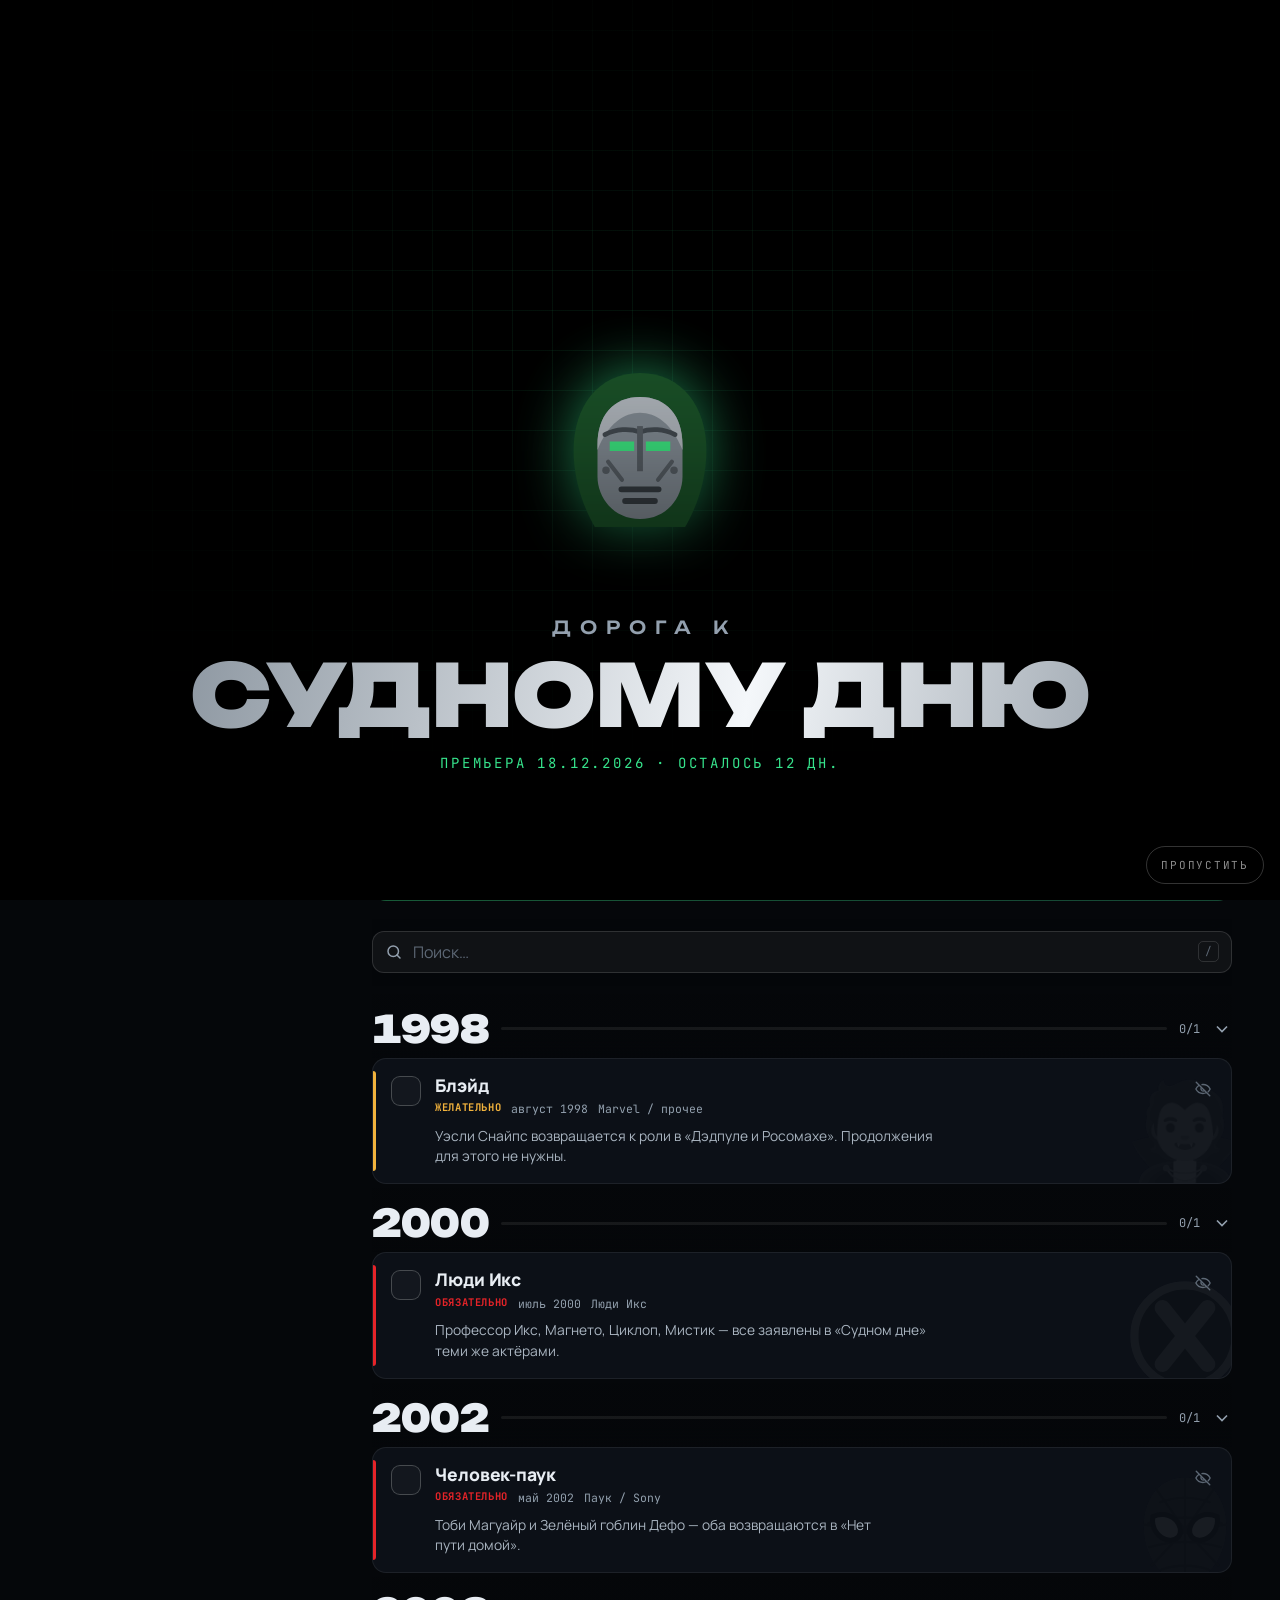
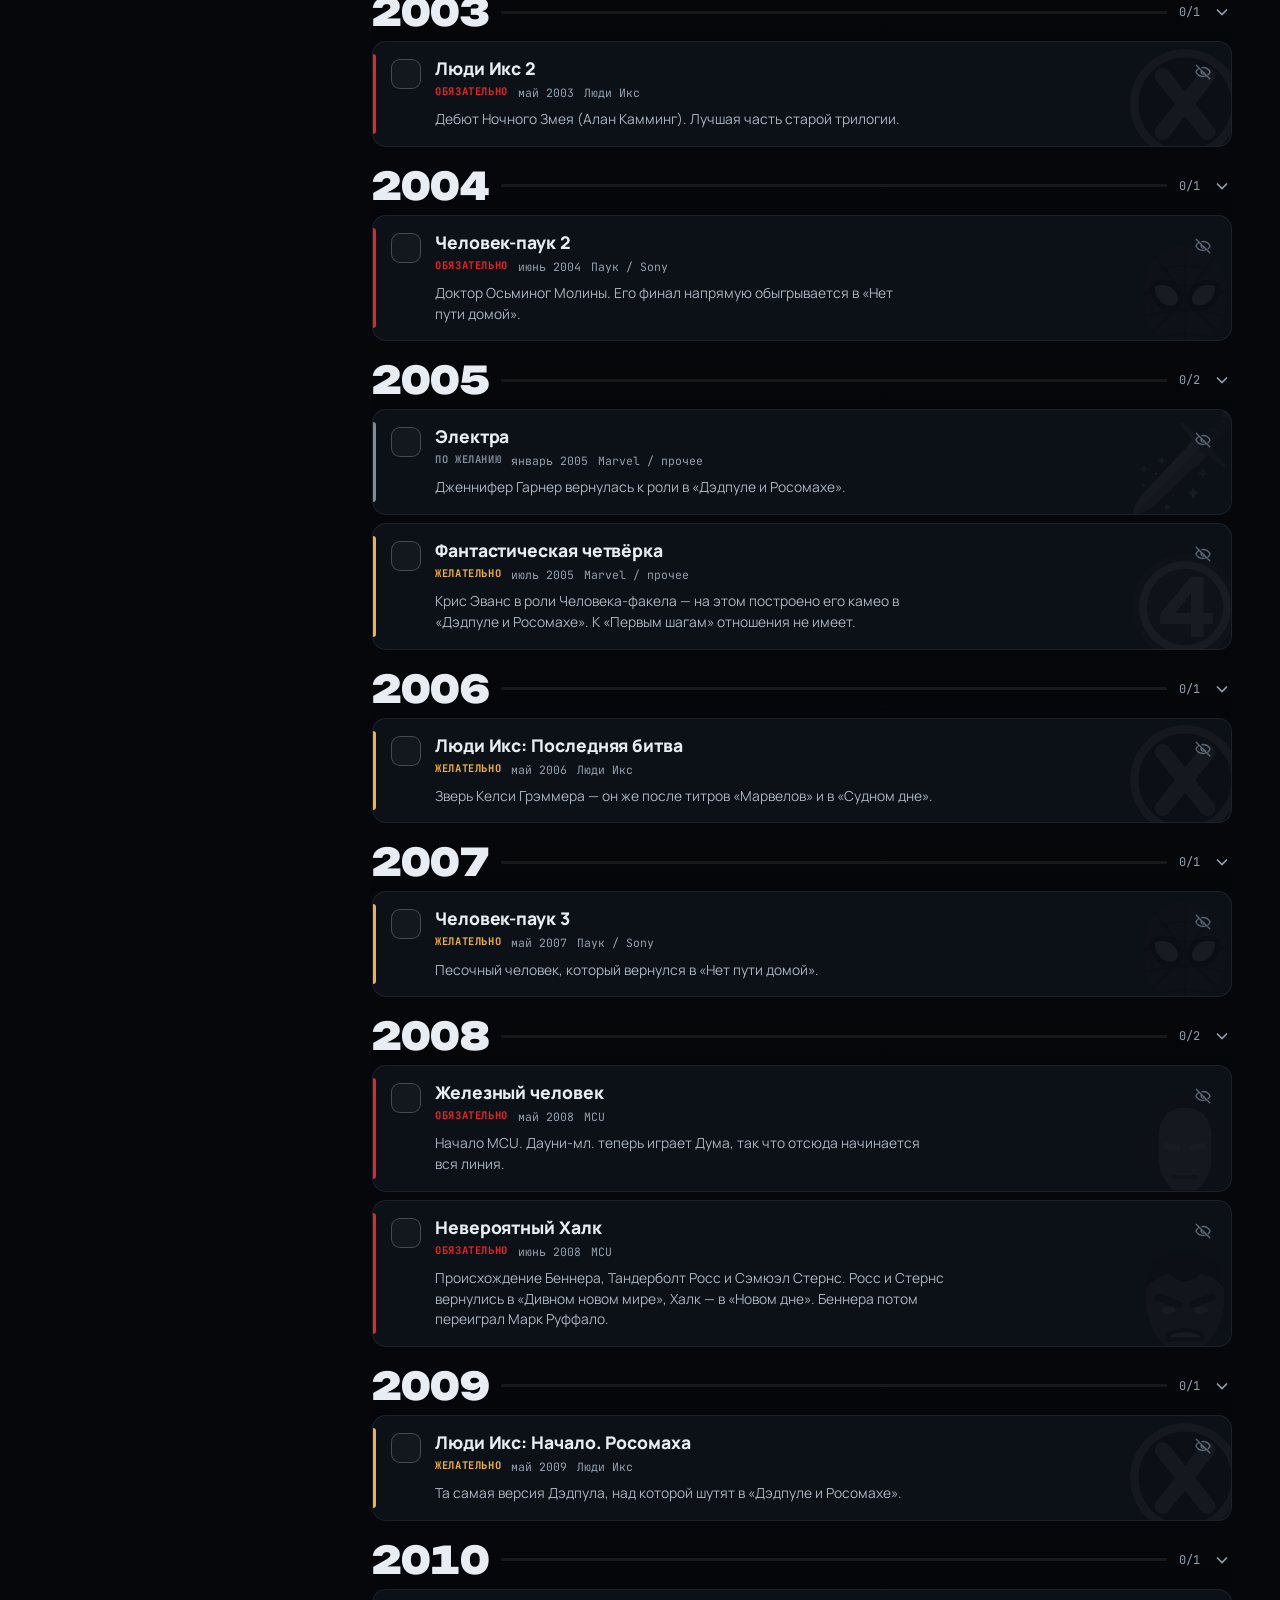
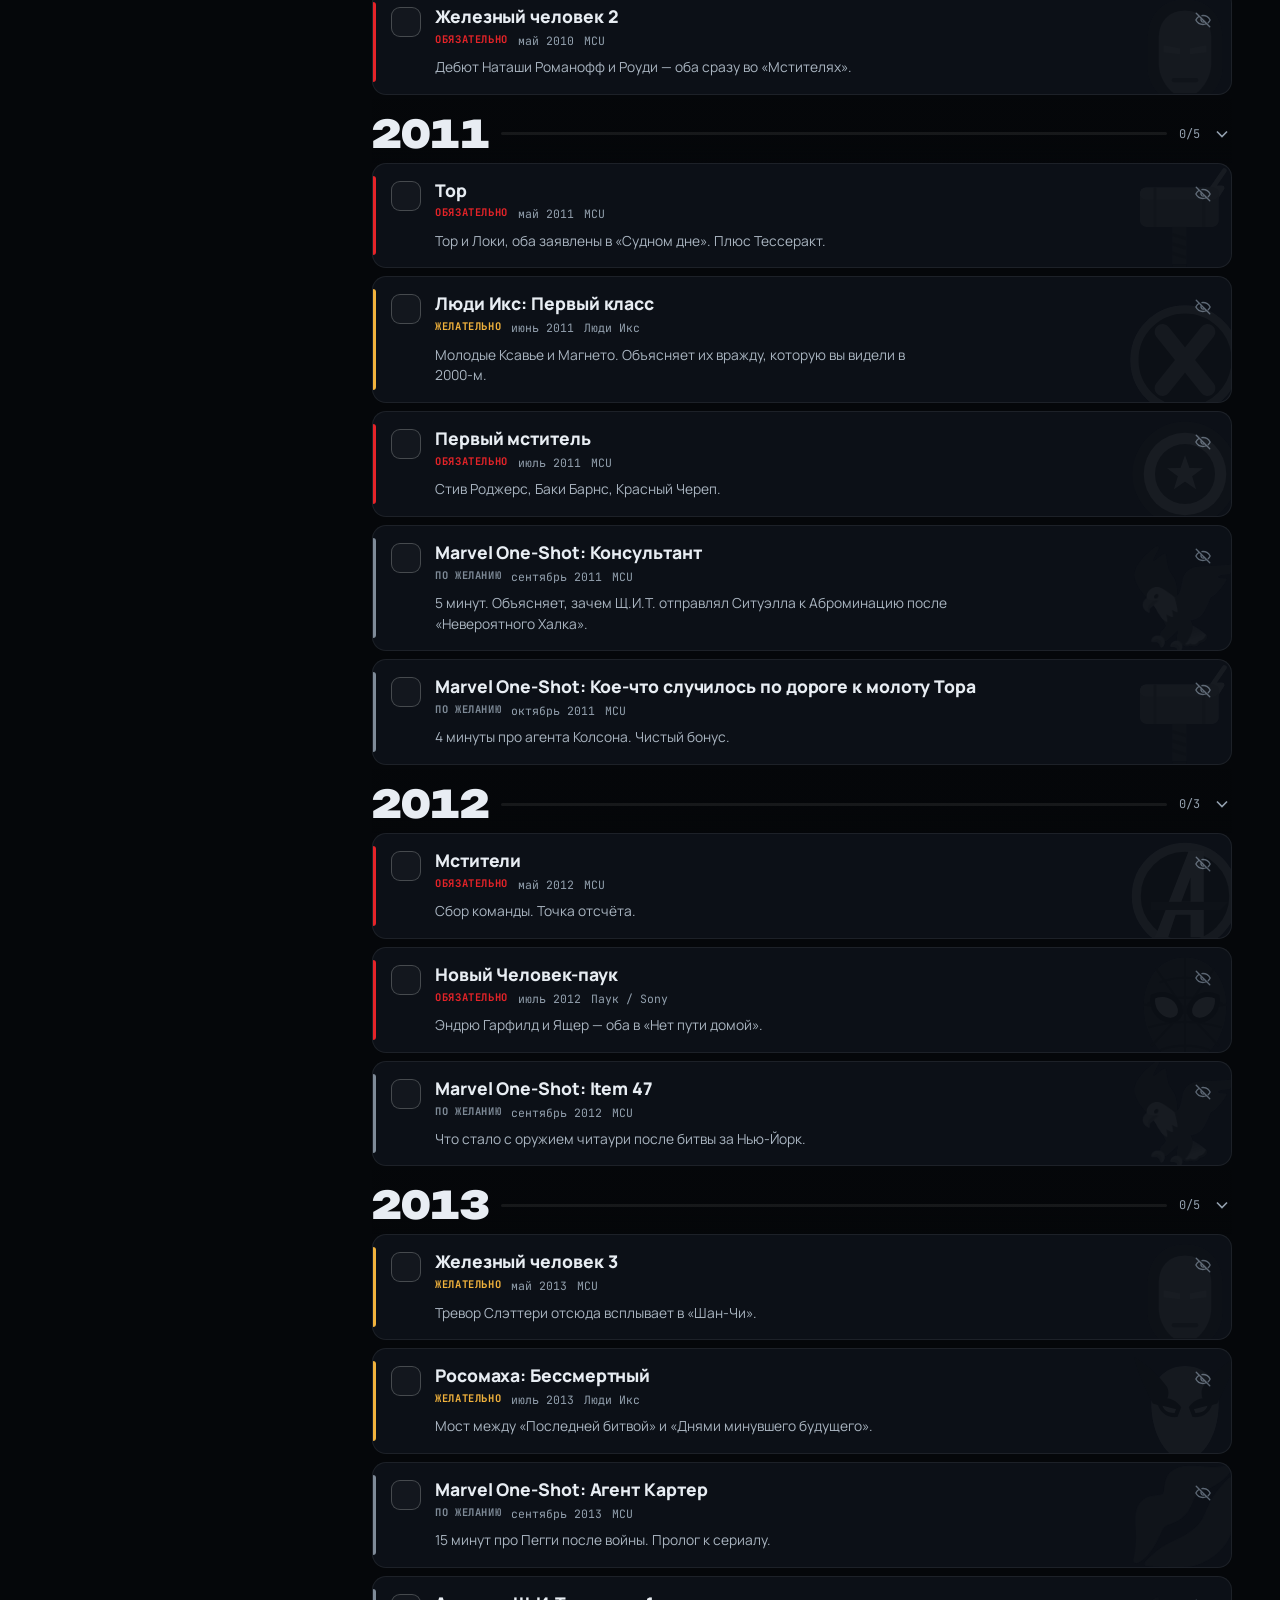
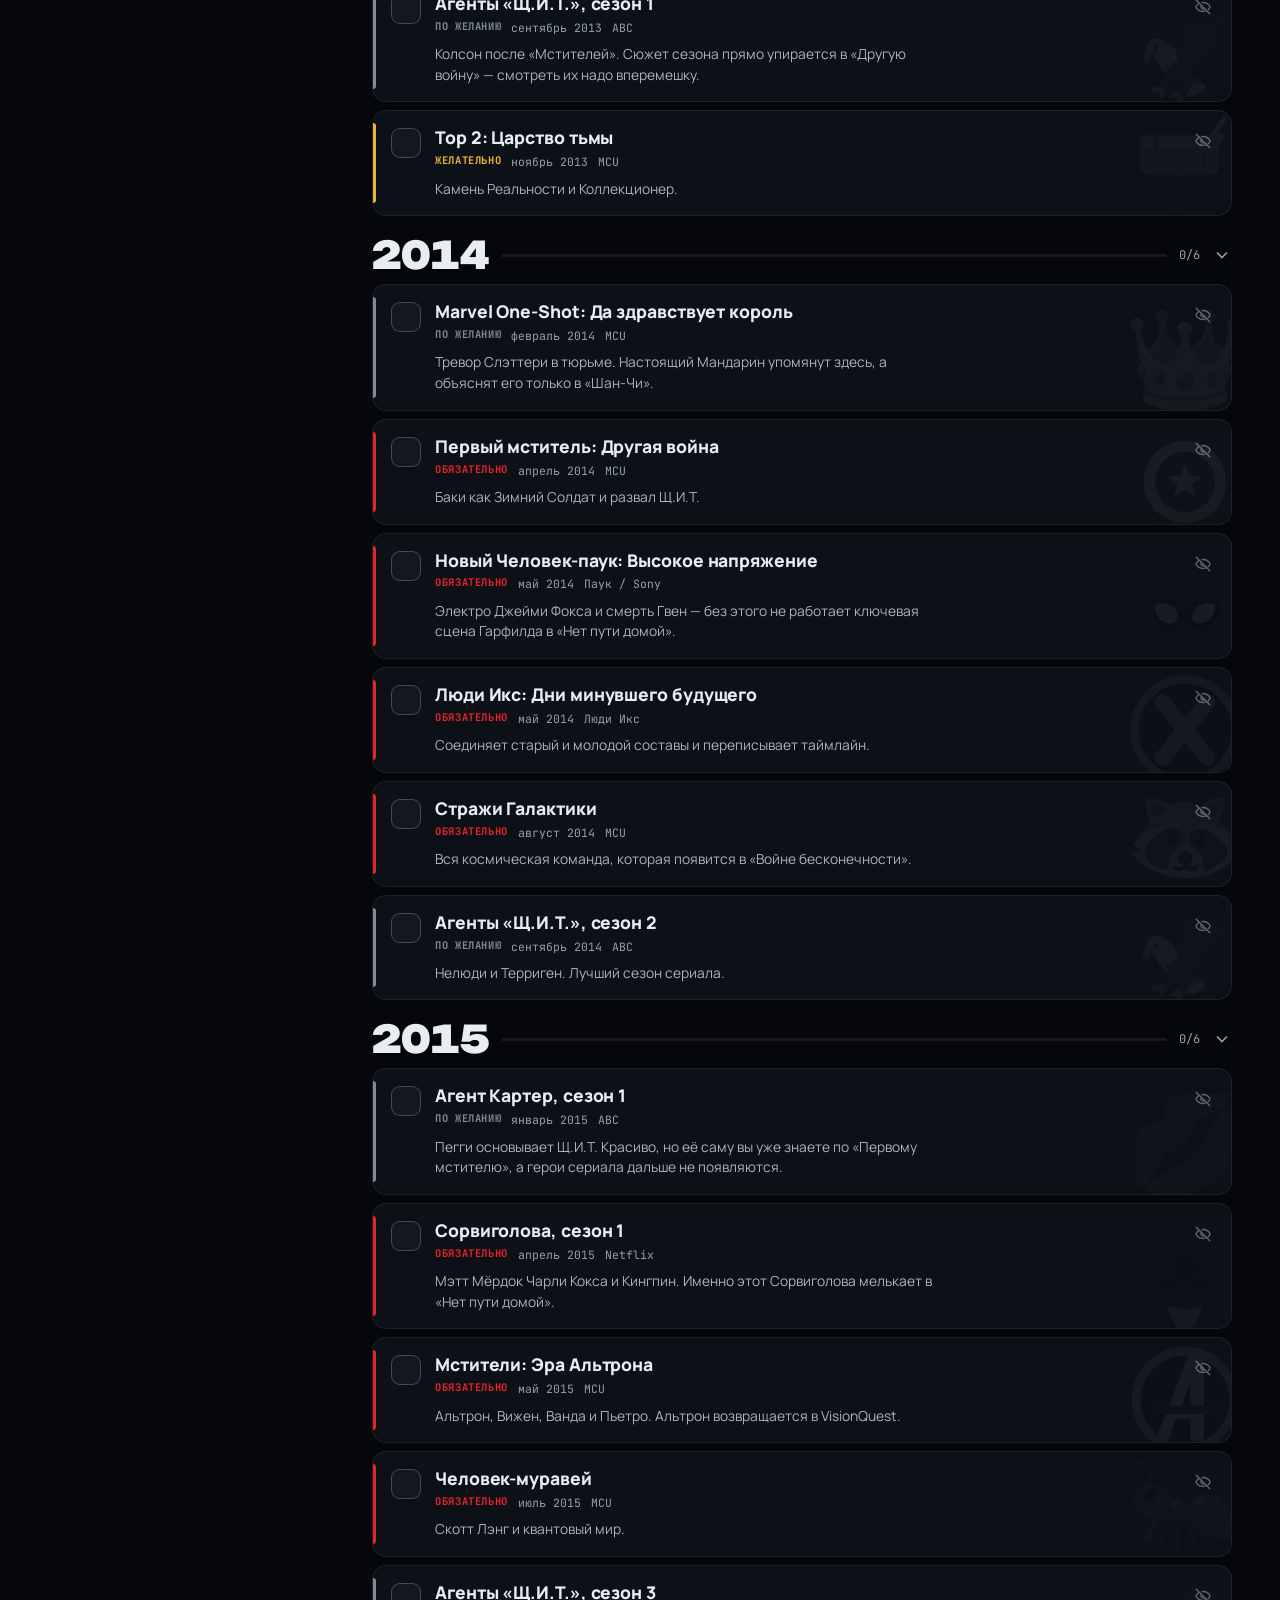
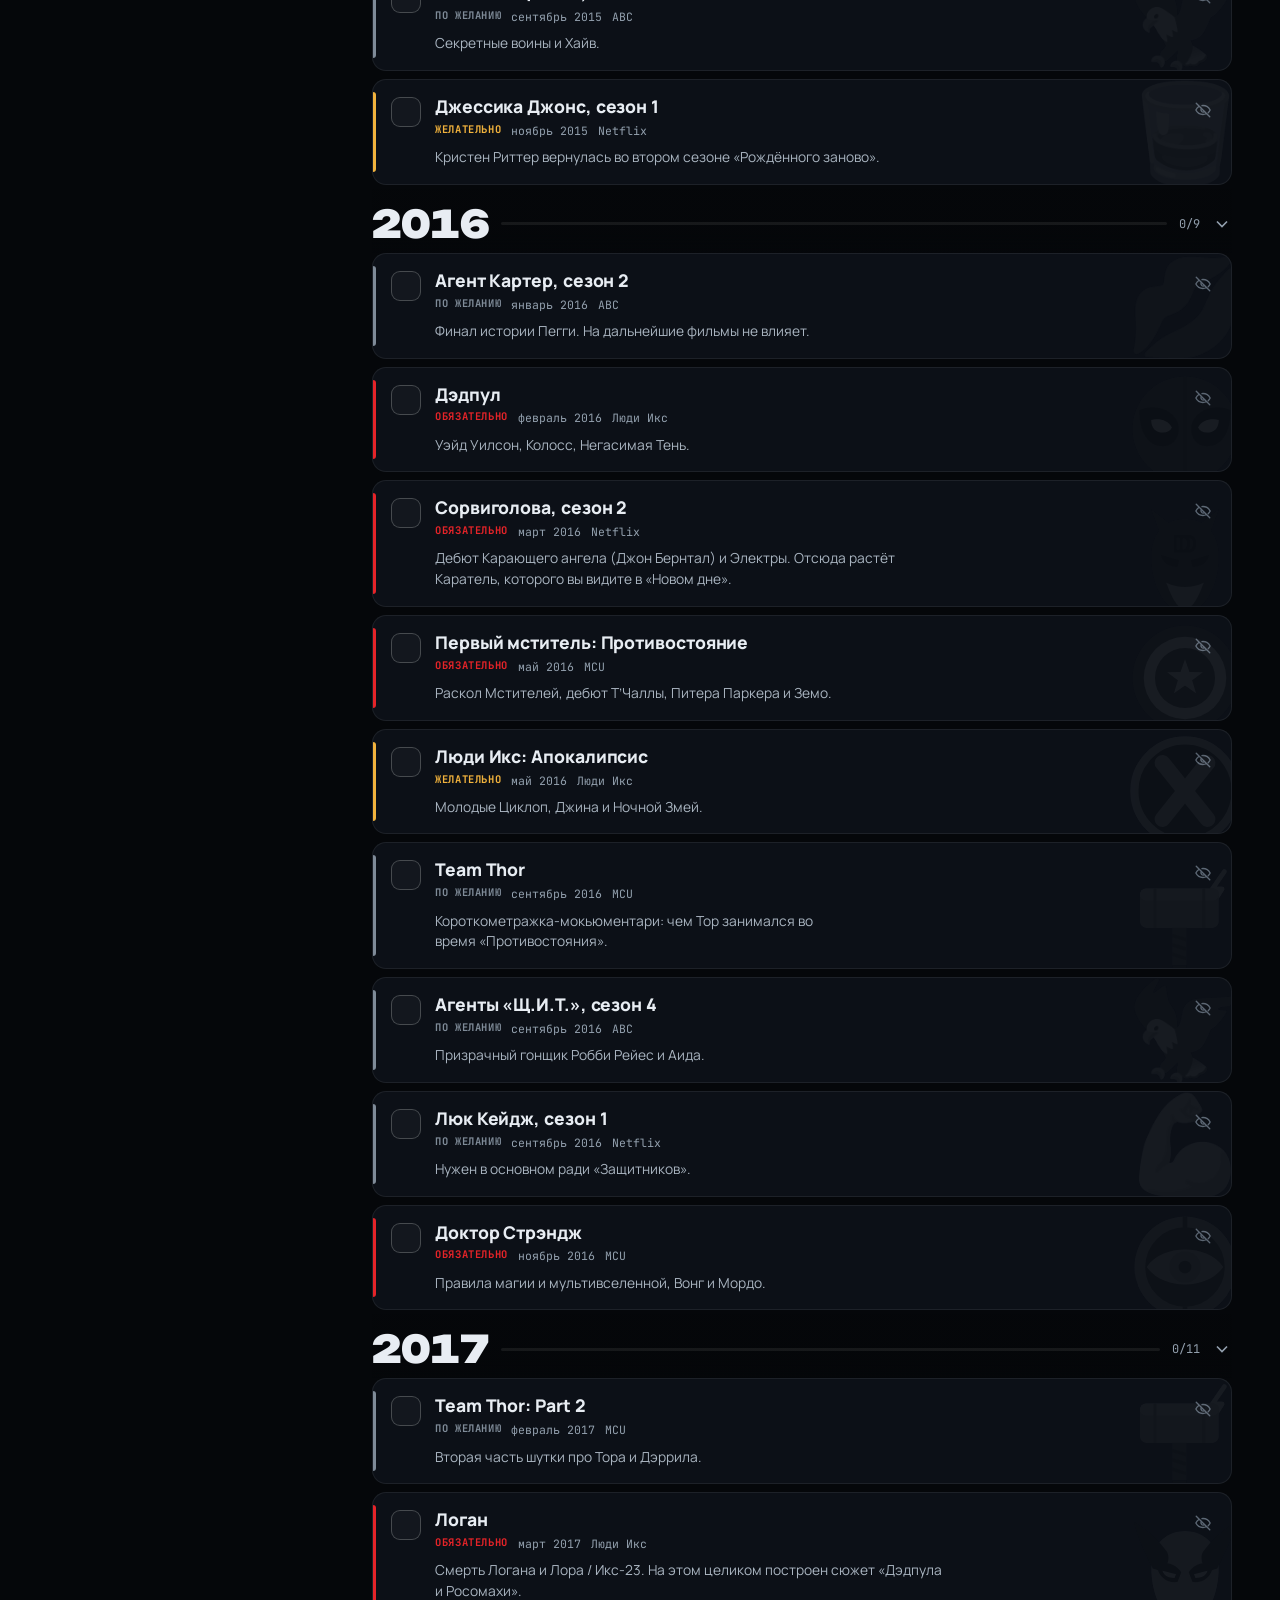
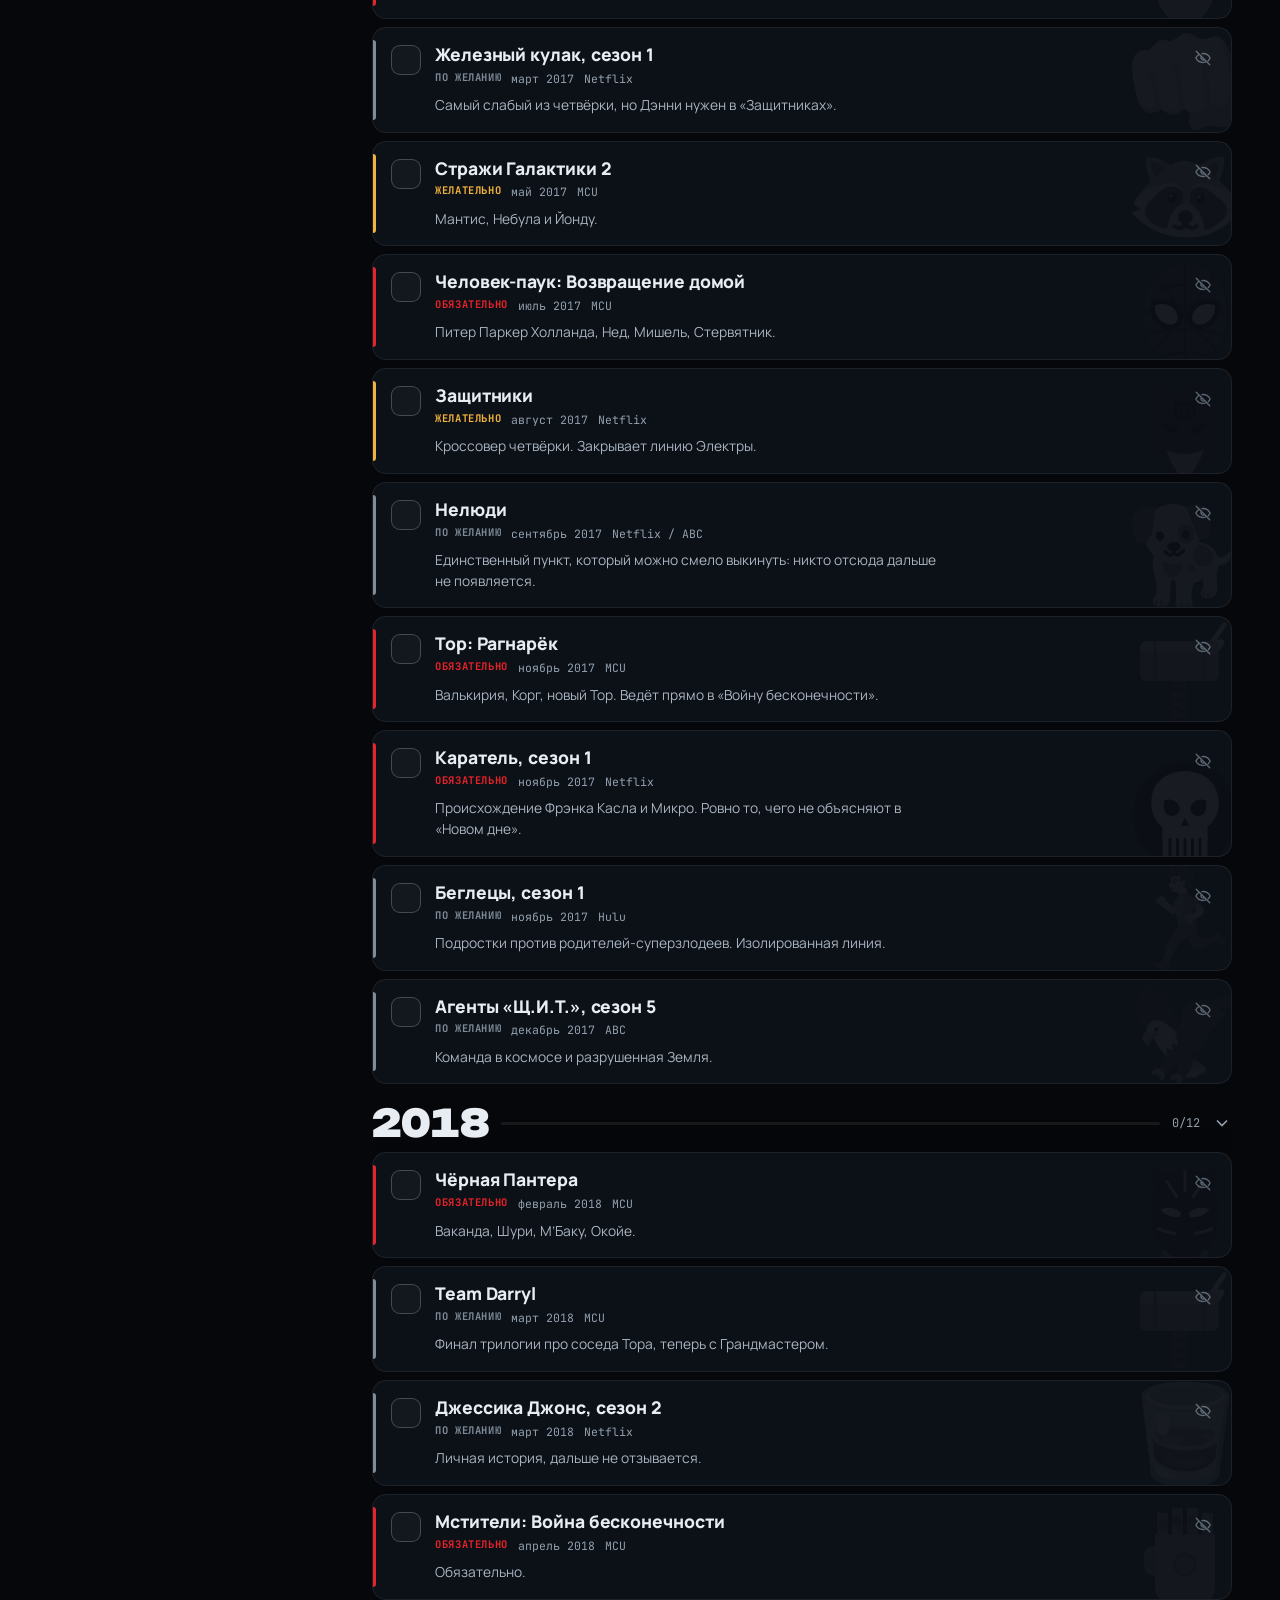
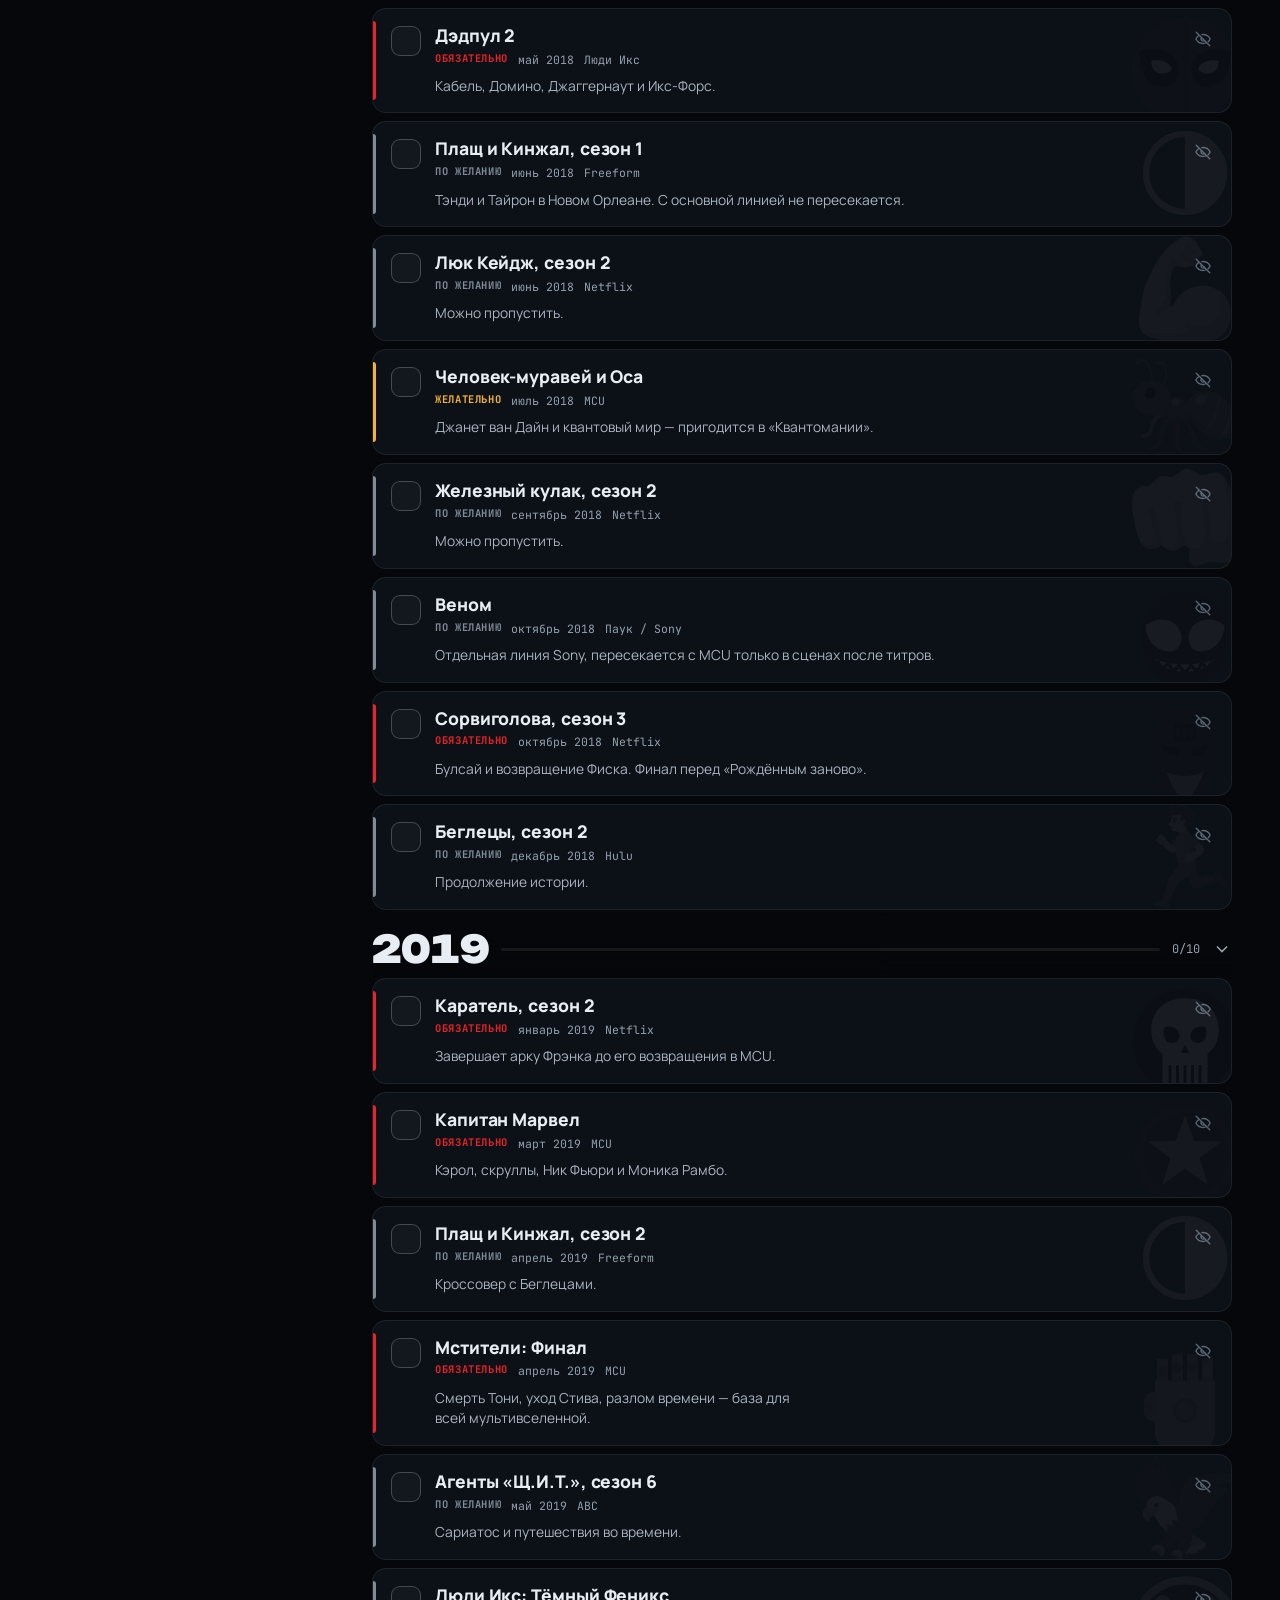
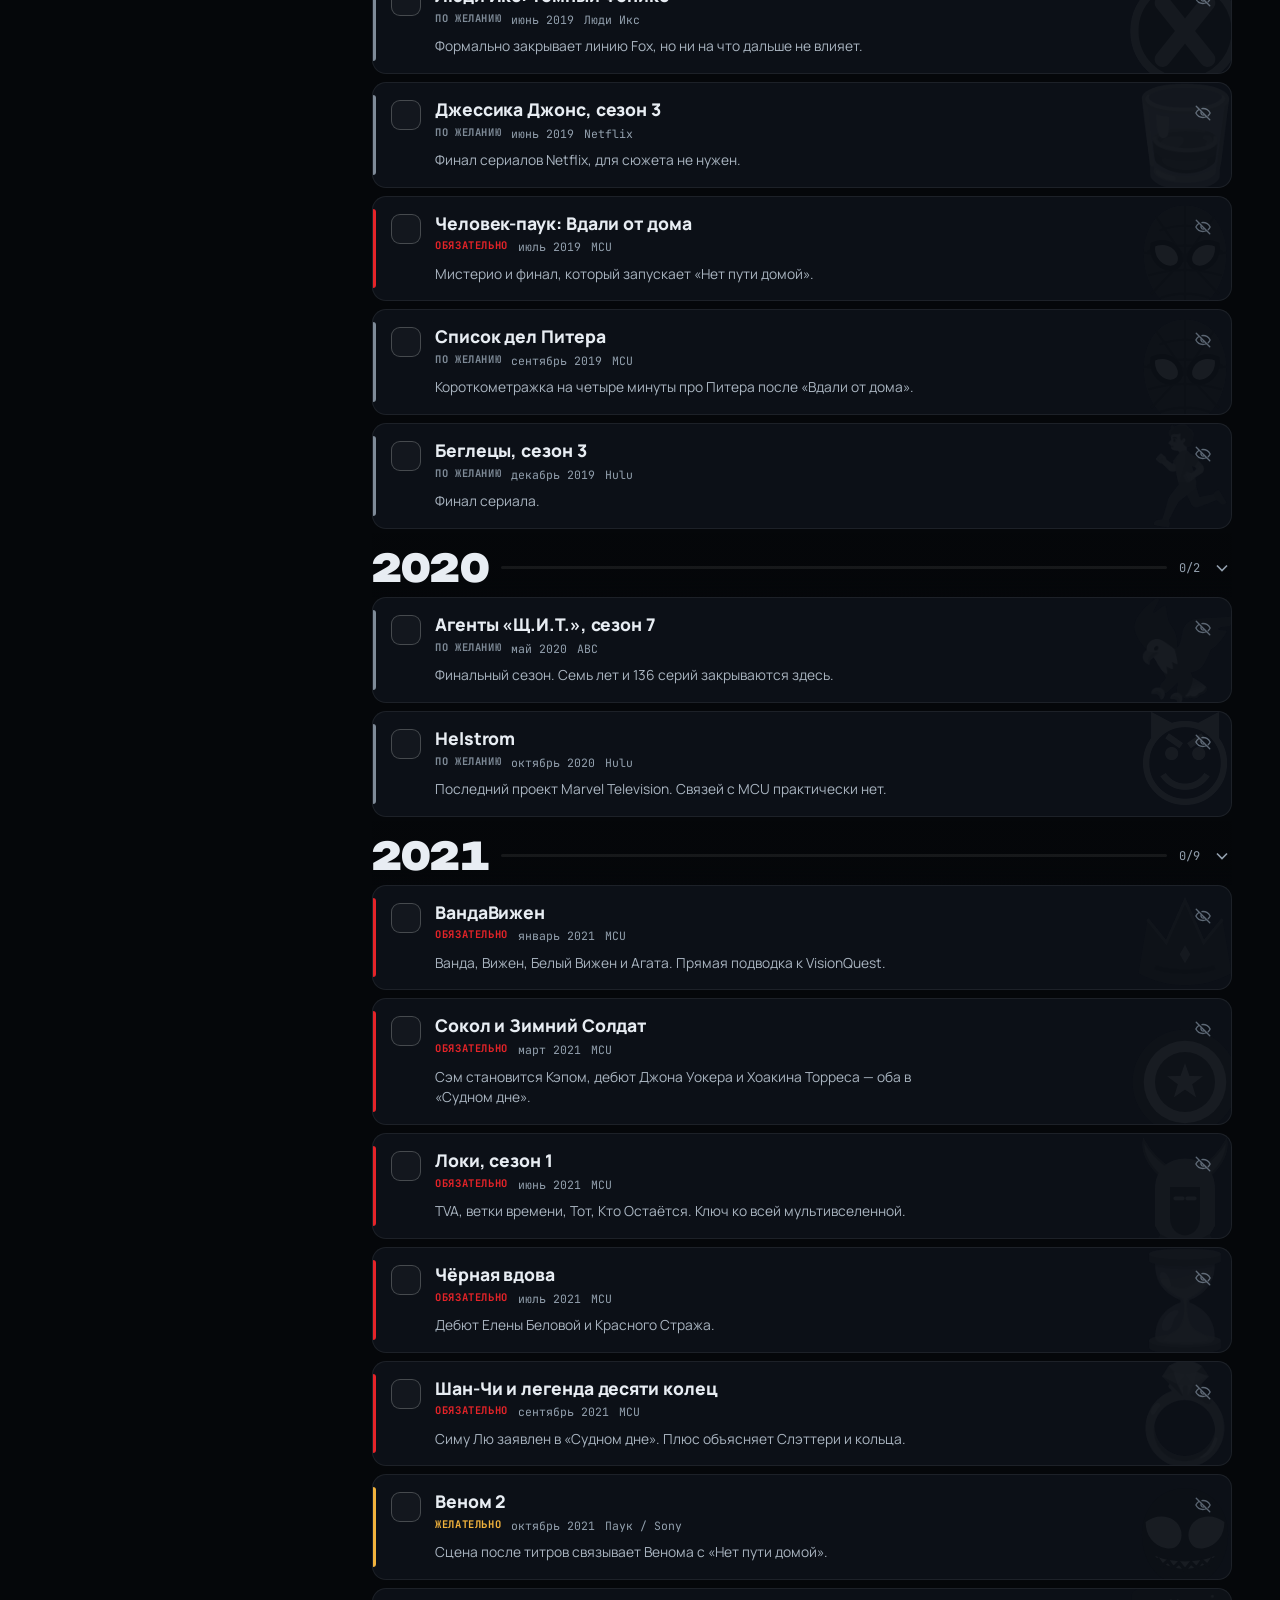
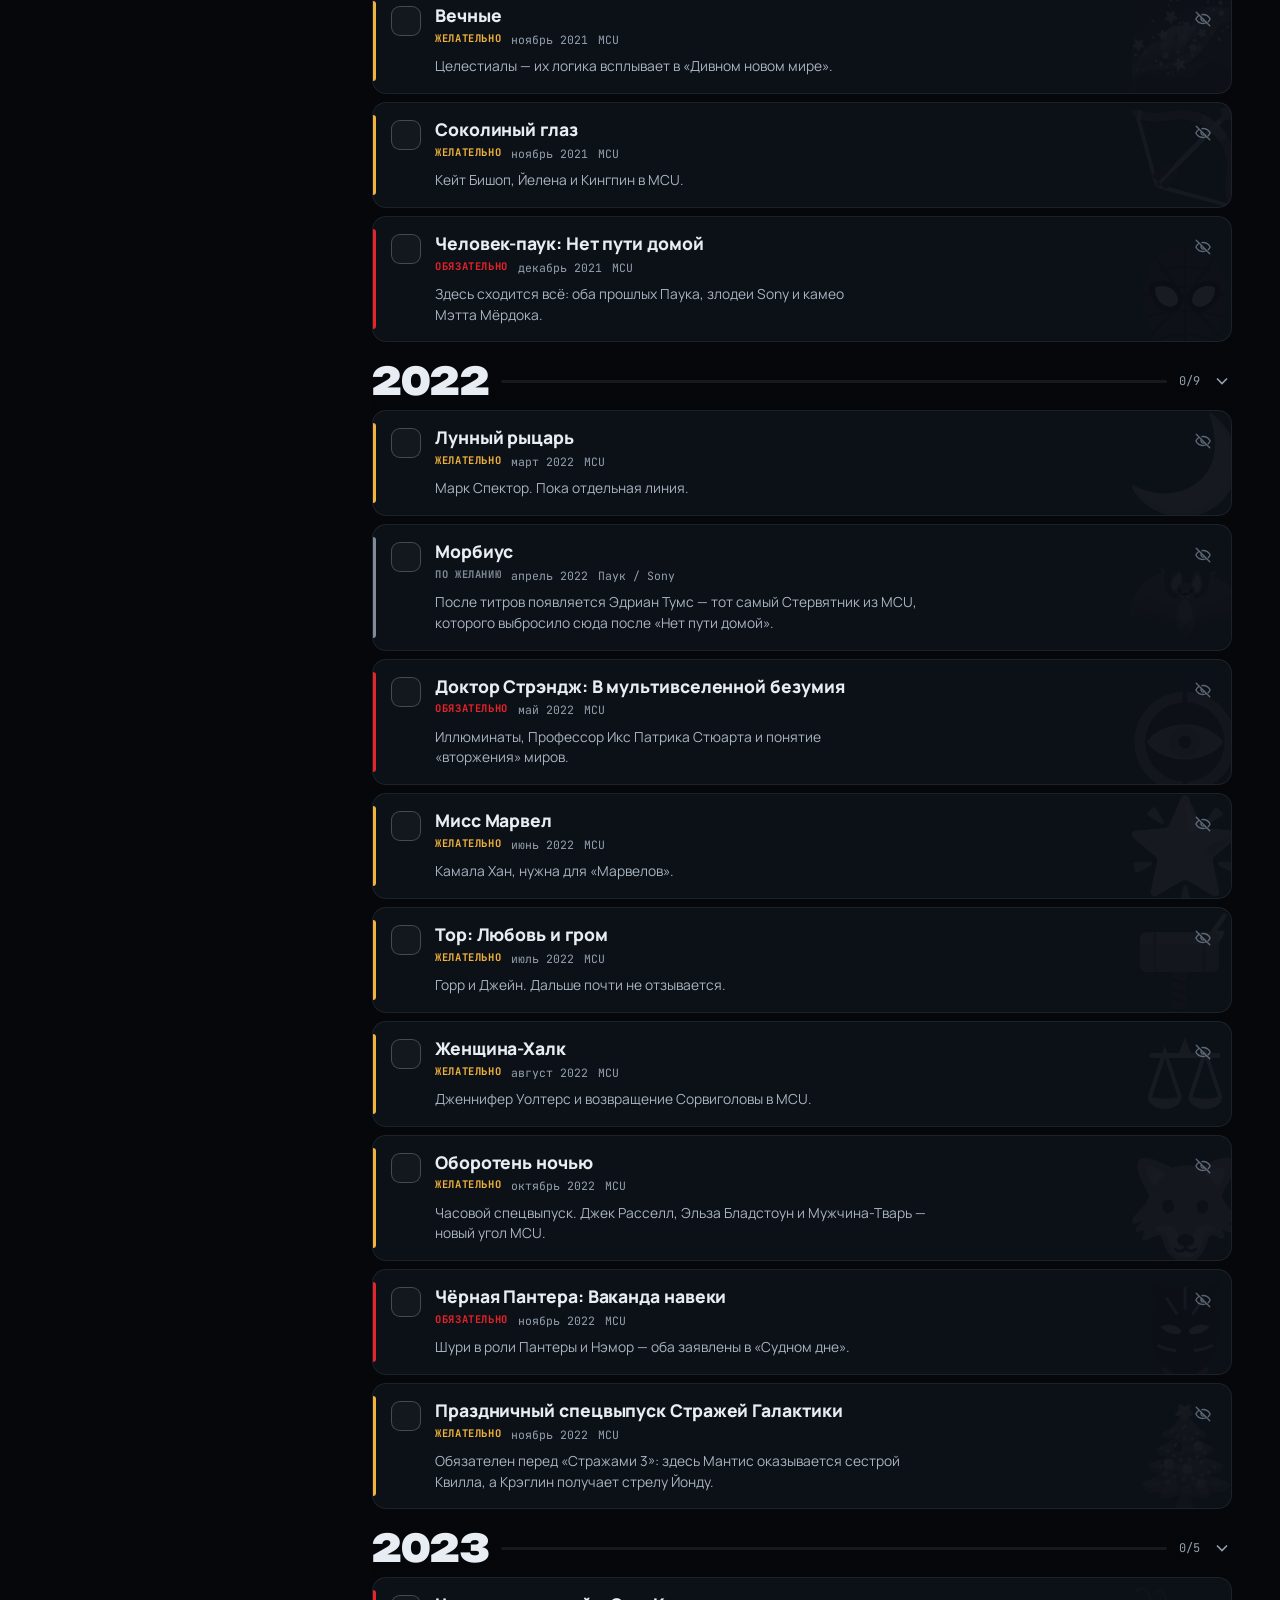
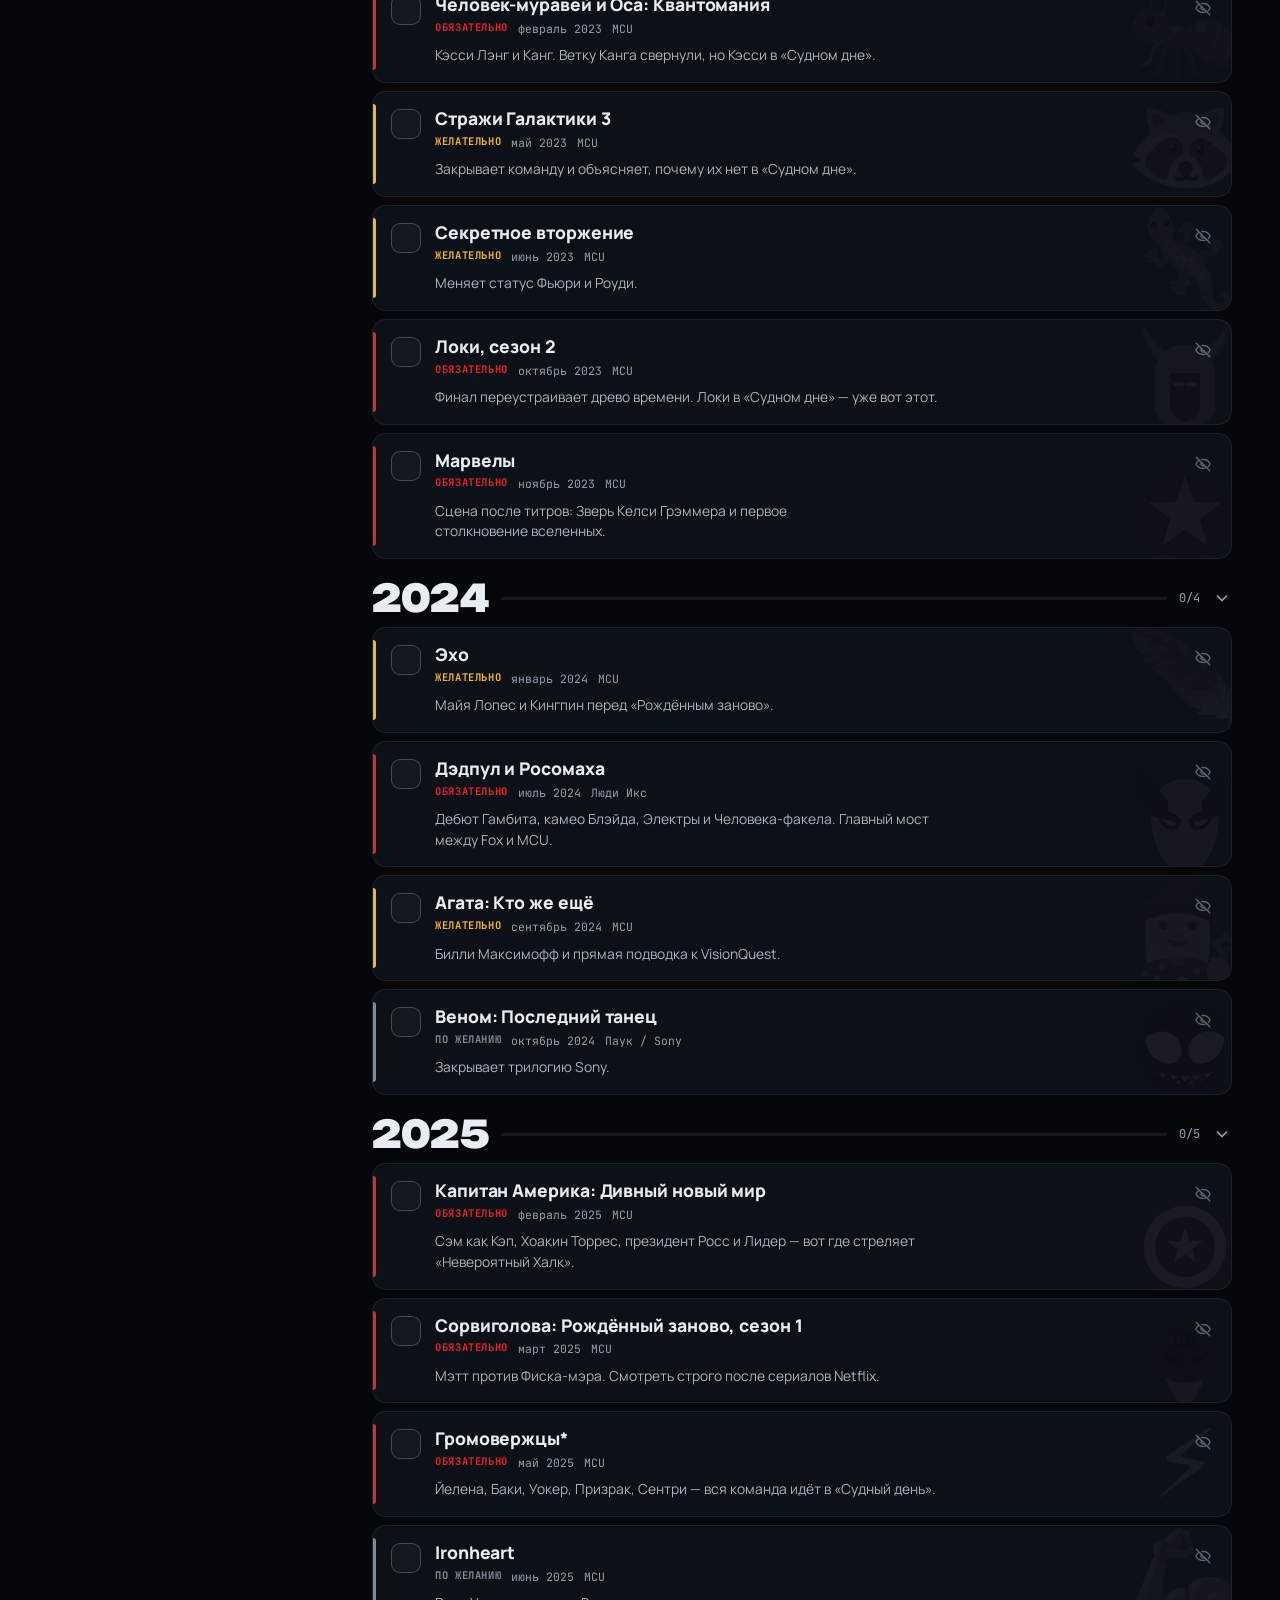
==== index.html @ 37d98f5f "Live hero: Doom teaser clip as looping backdrop and intro finale Landscape and portrait encodes (~0." ====
<!DOCTYPE html>
<html lang="ru">
<head>
<meta charset="utf-8">
<meta name="viewport" content="width=device-width, initial-scale=1, viewport-fit=cover">
<title>Дорога к Судному дню — хронология Marvel</title>
<meta name="description" content="Хронология Marvel по датам премьер: что посмотреть перед «Мстители: Судный день». Отметки и оценки синхронизируются между устройствами.">
<meta name="apple-mobile-web-app-title" content="Судный день">
<meta name="application-name" content="Судный день">
<meta name="apple-mobile-web-app-capable" content="yes">
<meta name="mobile-web-app-capable" content="yes">
<meta name="apple-mobile-web-app-status-bar-style" content="black-translucent">
<meta name="theme-color" content="#06080b">
<meta name="color-scheme" content="dark">
<link rel="apple-touch-icon" href="apple-touch-icon.png">
<link rel="icon" type="image/png" href="icon.png">
<link rel="manifest" href="site.webmanifest">
<link rel="preconnect" href="https://fonts.googleapis.com">
<link rel="preconnect" href="https://fonts.gstatic.com" crossorigin>
<link href="https://fonts.googleapis.com/css2?family=Unbounded:wght@500;700;900&family=Manrope:wght@400;500;600;700;800&family=JetBrains+Mono:wght@400;500;700&display=swap" rel="stylesheet">
<link rel="stylesheet" href="styles.css">
</head>
<body>

<div class="bg" aria-hidden="true">
  <div class="bg-grid"></div>
  <div class="bg-glow g-red"></div>
  <div class="bg-glow g-green"></div>
  <div class="bg-scan"></div>
</div>

<div class="backdrop" aria-hidden="true">
  <video class="bd-video" id="bdVideo" muted loop playsinline preload="none" disablepictureinpicture></video>
  <div class="bd-shade"></div>
  <div class="bd-grain"></div>
</div>

<div id="intro" class="intro" hidden aria-hidden="true">
  <video class="in-video" id="inVideo" muted playsinline preload="none"></video>
  <div class="in-grid"></div>
  <div class="in-term" id="inTerm"></div>
  <div class="in-stage">
    <div class="in-ring" id="inRing"></div>
    <div class="in-wave"></div>
    <div class="in-wave w2"></div>
    <svg class="ic in-doom" viewBox="0 0 32 32"><use href="#i-doom"/></svg>
  </div>
  <div class="in-title" id="inTitle">
    <span class="it-top">Дорога к</span>
    <span class="it-main" id="inMain">Судному дню</span>
    <span class="it-sub" id="inSub"></span>
  </div>
  <button class="intro-skip" type="button">Пропустить</button>
</div>

<div class="app" id="app">

  <!-- Боковая панель (десктоп и iPad в альбомной ориентации) -->
  <aside class="side" aria-label="Прогресс и фильтры">
    <a class="brand" href="#top">
      <svg class="ic brand-ic" viewBox="0 0 32 32" aria-hidden="true"><use href="#i-doom"/></svg>
      <span><b>Судный день</b><small>хронология Marvel</small></span>
    </a>
    <div class="side-stats" data-stats></div>
    <button class="btn btn-next" type="button" data-act="next">
      <span class="btn-next-k">Дальше по списку</span>
      <span class="btn-next-t" data-next-title>—</span>
    </button>
    <div class="side-block">
      <div class="side-h">Годы</div>
      <div class="year-grid" id="yearGrid"></div>
    </div>
    <div class="side-block" id="filtersHomeSide"></div>
    <button class="sync-chip" type="button" data-act="sync">
      <span class="sync-dot" data-sync-dot></span>
      <span data-sync-label>Синхронизация</span>
    </button>
  </aside>

  <main class="main" id="top">
    <header class="hero">
      <div class="hero-top">
        <a class="brand brand-m" href="#top">
          <svg class="ic brand-ic" viewBox="0 0 32 32" aria-hidden="true"><use href="#i-doom"/></svg>
          <span><b>Судный день</b><small>хронология Marvel</small></span>
        </a>
        <button class="sync-chip sync-chip-m" type="button" data-act="sync" aria-label="Синхронизация">
          <span class="sync-dot" data-sync-dot></span>
          <span data-sync-label>Синхр.</span>
        </button>
      </div>

      <p class="eyebrow"><span class="blink">●</span> Протокол «Судный день» · порядок по датам выхода</p>
      <h1 class="title"><span class="t1">Дорога к</span> <span class="t2">Судному дню</span></h1>
      <p class="lead">Чтобы ни один персонаж не появился из&nbsp;ниоткуда. Каждый пункт объясняет, зачем он нужен. Отметьте просмотренное и оцените — оценки ставятся героями, а не цифрами.</p>

      <div class="countdown" aria-label="Обратный отсчёт до премьеры">
        <div class="cd-label">До премьеры <b>18.12.2026</b></div>
        <div class="cd-cells">
          <div class="cd-cell"><b id="cdD">—</b><span>дней</span></div>
          <div class="cd-cell"><b id="cdH">—</b><span>часов</span></div>
          <div class="cd-cell"><b id="cdM">—</b><span>минут</span></div>
          <div class="cd-cell cd-s"><b id="cdS">—</b><span>секунд</span></div>
        </div>
      </div>

      <div class="hero-stats" data-stats></div>

      <div class="next-card" id="nextCard"></div>
    </header>

    <div class="toolbar" id="toolbar">
      <div class="tb-row">
        <label class="search">
          <svg viewBox="0 0 24 24" aria-hidden="true"><circle cx="11" cy="11" r="7"/><path d="M20 20l-4-4"/></svg>
          <input id="q" type="search" placeholder="Поиск…" autocomplete="off" enterkeyhint="search" aria-label="Поиск">
          <kbd>/</kbd>
        </label>
        <div class="seg seg-level" role="radiogroup" aria-label="Что показывать" data-pref="level">
          <button type="button" role="radio" data-v="all">Всё</button>
          <button type="button" role="radio" data-v="noopt" title="Скрыть пункты «по желанию»">Важное</button>
          <button type="button" role="radio" data-v="must">Обязательное</button>
        </div>
        <label class="lvl-pick" title="Что показывать">
          <select data-pref-select="level" aria-label="Что показывать">
            <option value="all">Всё</option>
            <option value="noopt">Важное</option>
            <option value="must">Обязательное</option>
          </select>
          <svg viewBox="0 0 24 24" aria-hidden="true"><path d="M7 10l5 5 5-5"/></svg>
        </label>
      </div>
      <div class="year-chips" id="yearChips" aria-label="Перейти к году"></div>
    </div>

    <div id="list" class="list" aria-live="polite"></div>

    <section class="final">
      <svg class="ic final-ic" viewBox="0 0 32 32" aria-hidden="true"><use href="#i-doom"/></svg>
      <div>
        <div class="final-k">Финальная точка · 18 декабря 2026</div>
        <h2 class="final-t">Мстители: Судный день</h2>
        <p>Сводит вместе состав MCU, «Фантастическую четвёрку» и&nbsp;легендарных Людей Икс из&nbsp;фильмов Fox. Роберт Дауни-мл. играет Доктора Дума — не&nbsp;Тони Старка.</p>
      </div>
    </section>

    <footer class="foot">
      <div class="legend">
        <span><i class="lg lg-must"></i>Обязательно</span>
        <span><i class="lg lg-nice"></i>Желательно</span>
        <span><i class="lg lg-opt"></i>По желанию</span>
      </div>
      <p>«Сорвиголова» (2003), «Электра», «Блэйд» и «Фантастическая четвёрка» 2005–2007 годов к&nbsp;MCU не&nbsp;относятся — они в&nbsp;списке потому, что их герои делают камео в&nbsp;«Дэдпуле и&nbsp;Росомахе».</p>
      <p>Кадры из тизера «Мстители: Судный день» © Marvel Studios. Фанатский некоммерческий проект.</p>
      <p class="foot-actions">
        <button type="button" class="link" data-act="intro">▶ Заставка</button>
        <button type="button" class="link" data-act="sync">☁ Синхронизация</button>
        <button type="button" class="link" data-act="top">↑ Наверх</button>
      </p>
    </footer>
  </main>
</div>

<!-- Нижняя панель (телефоны и планшеты) -->
<nav class="tabbar" aria-label="Навигация">
  <button type="button" data-act="top">
    <svg viewBox="0 0 24 24" aria-hidden="true"><path d="M4 6h16M4 12h16M4 18h10"/></svg><span>Хроника</span>
  </button>
  <button type="button" data-act="next" class="tab-main">
    <svg viewBox="0 0 24 24" aria-hidden="true"><path d="M7 4l11 8-11 8z"/></svg><span>Дальше</span>
  </button>
  <button type="button" data-act="filters">
    <svg viewBox="0 0 24 24" aria-hidden="true"><path d="M4 6h16M7 12h10M10 18h4"/></svg><span>Фильтры</span><i class="badge" id="filterBadge" hidden></i>
  </button>
  <button type="button" data-act="sync">
    <svg viewBox="0 0 24 24" aria-hidden="true"><path d="M7 18h10a4 4 0 0 0 .6-7.96A6 6 0 0 0 6.1 9.1 4.5 4.5 0 0 0 7 18z"/></svg><span>Синхр.</span><i class="sync-dot tab-dot" data-sync-dot></i>
  </button>
</nav>

<dialog class="sheet" id="sheetFilters" aria-labelledby="sfT">
  <div class="sheet-grip" aria-hidden="true"></div>
  <div class="sheet-head"><h2 id="sfT">Фильтры и вид</h2><button type="button" class="x" data-close aria-label="Закрыть">✕</button></div>
  <div class="sheet-body" id="filtersHomeSheet"></div>
</dialog>

<dialog class="sheet" id="sheetSync" aria-labelledby="ssT">
  <div class="sheet-grip" aria-hidden="true"></div>
  <div class="sheet-head"><h2 id="ssT">Синхронизация</h2><button type="button" class="x" data-close aria-label="Закрыть">✕</button></div>
  <div class="sheet-body" id="syncBody"></div>
</dialog>

<dialog class="sheet sheet-small" id="joinDialog" aria-labelledby="jdT">
  <div class="sheet-head"><h2 id="jdT">Подключить устройство?</h2></div>
  <div class="sheet-body">
    <p>Это устройство будет использовать коллекцию <b class="mono" id="jdCode"></b>. Отметки с&nbsp;этого устройства объединятся с&nbsp;облачными, и&nbsp;дальше все изменения будут появляться везде.</p>
    <div class="row-btns">
      <button type="button" class="btn btn-primary" id="jdOk">Подключить</button>
      <button type="button" class="btn" data-close>Отмена</button>
    </div>
  </div>
</dialog>

<!-- Фильтры: один экземпляр, переезжает между боковой панелью и шторкой -->
<template id="filtersTpl">
  <div class="filters" id="filters">
    <div class="f-group">
      <div class="f-h">Что показывать</div>
      <div class="seg seg-col" role="radiogroup" data-pref="level">
        <button type="button" role="radio" data-v="all">Всё <small data-count="all"></small></button>
        <button type="button" role="radio" data-v="noopt">Без «по желанию» <small data-count="noopt"></small></button>
        <button type="button" role="radio" data-v="must">Только обязательное <small data-count="must"></small></button>
      </div>
    </div>
    <div class="f-group">
      <div class="f-h">Статус</div>
      <div class="seg" role="radiogroup" data-pref="status">
        <button type="button" role="radio" data-v="all">Все</button>
        <button type="button" role="radio" data-v="left">Впереди</button>
        <button type="button" role="radio" data-v="done">Просмотрено</button>
      </div>
    </div>
    <div class="f-group">
      <div class="f-h">Франшизы <button type="button" class="link f-all" id="frAll">все</button></div>
      <div class="chips" id="frChips"></div>
    </div>
    <div class="f-group">
      <div class="f-h">Вид</div>
      <label class="sw"><input type="checkbox" data-pref="compact"><span class="sw-t">Компактные карточки<small>Без описаний — больше фильмов на экране</small></span><i></i></label>
      <label class="sw"><input type="checkbox" data-pref="collapseDone"><span class="sw-t">Сворачивать просмотренные годы<small>Год, где всё отмечено, складывается в одну строку</small></span><i></i></label>
      <label class="sw"><input type="checkbox" data-pref="showHidden"><span class="sw-t">Показывать скрытые <b id="hiddenN"></b><small>Пункты, которые вы убрали кнопкой «Скрыть»</small></span><i></i></label>
    </div>
    <button type="button" class="btn btn-ghost" id="fReset">Сбросить фильтры</button>
  </div>
</template>

<div class="toast" id="toast" role="status" aria-live="polite"></div>

<script src="icons.js"></script>
<script src="data.js"></script>
<script src="app.js"></script>
</body>
</html>
---- styles.css ----
/* ============================================================
   Дорога к Судному дню — тёмный хай-тек, зелень Дума, красный Marvel
   ============================================================ */
:root{
  --bg:#05070a; --bg2:#0a0e13;
  --panel:rgba(15,20,27,.78); --panel-solid:#0f141b; --panel-2:rgba(22,29,38,.9);
  --line:rgba(255,255,255,.07); --line-2:rgba(255,255,255,.13); --line-3:rgba(255,255,255,.22);
  --text:#e8edf3; --muted:#93a0ae; --dim:#5d6875;
  --red:#e62429; --red-2:#ff4f55; --gold:#f2b33d; --steel:#7f8b98;
  --green:#36e48c; --green-2:#9dffc8; --green-d:#123d22;
  --c-must:var(--red); --c-nice:var(--gold); --c-opt:var(--steel);

  --f-display:'Unbounded','Arial Black',Impact,sans-serif;
  --f-body:'Manrope',system-ui,-apple-system,'Segoe UI',Roboto,sans-serif;
  --f-mono:'JetBrains Mono',ui-monospace,'SF Mono',Menlo,Consolas,monospace;

  --r-s:8px; --r:14px; --r-l:20px;
  --gutter:16px;
  --tb-h:0px;               /* высота липкой панели, ставится из JS */
  --tab-h:0px;              /* высота нижней навигации */
  --safe-b:env(safe-area-inset-bottom,0px);
  --safe-t:env(safe-area-inset-top,0px);
  --ease-out:cubic-bezier(.22,1,.36,1);
  --ease-io:cubic-bezier(.65,0,.35,1);
  color-scheme:dark;
}
*,*::before,*::after{box-sizing:border-box}
html{-webkit-text-size-adjust:100%;text-size-adjust:100%;scroll-behavior:smooth;
  scroll-padding-top:calc(var(--tb-h) + 12px)}
html,body{margin:0;padding:0}
body{background:var(--bg);color:var(--text);font-family:var(--f-body);font-size:15px;line-height:1.5;
  -webkit-font-smoothing:antialiased;-moz-osx-font-smoothing:grayscale;
  -webkit-tap-highlight-color:transparent;overflow-x:hidden;overflow-x:clip;
  padding-bottom:calc(var(--tab-h) + var(--safe-b))}
button{font:inherit;color:inherit;background:none;border:0;padding:0;cursor:pointer;touch-action:manipulation}
input,select{font:inherit;color:inherit}
h1,h2,h3,p{margin:0}
:focus-visible{outline:2px solid var(--green);outline-offset:2px;border-radius:6px}
::selection{background:rgba(54,228,140,.35)}
[hidden]{display:none!important}
.mono{font-family:var(--f-mono);letter-spacing:.04em}

/* Русские переносы и аккуратная типографика */
.lead,.c-why,.final p,.foot p,.sheet p,.next-why{hyphens:auto;-webkit-hyphens:auto;text-wrap:pretty;overflow-wrap:break-word}
.title{text-wrap:balance;overflow-wrap:normal;hyphens:manual}
.c-title,.final-t,.next-t,.sheet h2{text-wrap:balance;overflow-wrap:break-word;hyphens:manual}

/* ---------- Фон ---------- */
.bg{position:fixed;inset:0;z-index:-1;overflow:hidden;pointer-events:none;background:
  radial-gradient(120% 80% at 50% -10%,#0d141b 0%,var(--bg) 60%)}
.bg-grid{position:absolute;inset:-2px;opacity:.55;
  background-image:linear-gradient(var(--line) 1px,transparent 1px),linear-gradient(90deg,var(--line) 1px,transparent 1px);
  background-size:44px 44px;
  -webkit-mask-image:radial-gradient(90% 70% at 50% 20%,#000 20%,transparent 75%);
          mask-image:radial-gradient(90% 70% at 50% 20%,#000 20%,transparent 75%)}
.bg-glow{position:absolute;width:70vmax;height:70vmax;border-radius:50%;opacity:.5;will-change:transform}
.g-red{left:-25vmax;top:-30vmax;background:radial-gradient(closest-side,rgba(230,36,41,.22),transparent);
  animation:drift1 26s var(--ease-io) infinite alternate}
.g-green{right:-30vmax;bottom:-35vmax;background:radial-gradient(closest-side,rgba(54,228,140,.16),transparent);
  animation:drift2 32s var(--ease-io) infinite alternate}
@keyframes drift1{to{transform:translate(12vmax,10vmax)}}
@keyframes drift2{to{transform:translate(-14vmax,-8vmax)}}
.bg-scan{position:absolute;inset:0;opacity:.35;
  background:repeating-linear-gradient(0deg,rgba(255,255,255,.018) 0 1px,transparent 1px 3px)}

/* ---------- Видео-фон шапки ---------- */
.backdrop{position:absolute;left:0;right:0;top:0;height:min(92vh,880px);z-index:0;overflow:hidden;pointer-events:none;
  background:#05070a center 30%/cover no-repeat;background-image:var(--bd-poster,none)}
.bd-video{position:absolute;inset:0;width:100%;height:100%;object-fit:cover;object-position:center 30%;opacity:0;
  transition:opacity 1.2s ease;filter:saturate(1.05) contrast(1.05)}
.bd-video.on{opacity:1}
.bd-shade{position:absolute;inset:0;background:
  linear-gradient(180deg,rgba(5,7,10,.55) 0%,rgba(5,7,10,.05) 22%,rgba(5,7,10,.15) 45%,rgba(5,7,10,.82) 72%,var(--bg) 100%),
  radial-gradient(120% 90% at 50% 30%,transparent 40%,rgba(5,7,10,.7) 100%),
  linear-gradient(90deg,rgba(18,61,34,.25),transparent 40%,transparent 60%,rgba(230,36,41,.12))}
.bd-grain{position:absolute;inset:-50%;opacity:.07;mix-blend-mode:overlay;animation:grain 1s steps(6) infinite;
  background-image:url("data:image/svg+xml,%3Csvg xmlns='http://www.w3.org/2000/svg' width='160' height='160'%3E%3Cfilter id='n'%3E%3CfeTurbulence type='fractalNoise' baseFrequency='.9' numOctaves='2'/%3E%3C/filter%3E%3Crect width='100%25' height='100%25' filter='url(%23n)'/%3E%3C/svg%3E")}
@keyframes grain{0%{transform:translate(0,0)}20%{transform:translate(-4%,3%)}40%{transform:translate(3%,-5%)}60%{transform:translate(-2%,6%)}80%{transform:translate(5%,2%)}100%{transform:translate(0,0)}}
.app{position:relative;z-index:1}

/* ---------- Каркас ---------- */
.app{max-width:1360px;margin:0 auto;padding:0 var(--gutter);
  padding-left:max(var(--gutter),env(safe-area-inset-left));padding-right:max(var(--gutter),env(safe-area-inset-right))}
.main{min-width:0;max-width:820px;margin:0 auto}
.side{display:none}

/* ---------- Бренд ---------- */
.brand{display:inline-flex;align-items:center;gap:10px;color:var(--text);text-decoration:none}
.brand-ic{width:34px;height:34px;filter:drop-shadow(0 0 10px rgba(54,228,140,.35))}
.brand b{display:block;font-family:var(--f-display);font-weight:700;font-size:14px;letter-spacing:.04em;text-transform:uppercase;line-height:1.1}
.brand small{display:block;font-family:var(--f-mono);font-size:10px;letter-spacing:.16em;text-transform:uppercase;color:var(--muted)}

/* ---------- Hero ---------- */
.hero{padding:calc(14px + var(--safe-t)) 0 18px;position:relative}
.hero-top{display:flex;align-items:center;justify-content:space-between;gap:12px;margin-bottom:clamp(170px,36vh,320px)}
.eyebrow{font-family:var(--f-mono);font-size:11px;letter-spacing:.18em;text-transform:uppercase;color:var(--green);margin-bottom:12px;text-shadow:0 0 12px rgba(0,0,0,.9)}
.blink{animation:blink 1.6s steps(2,start) infinite;margin-right:4px}
@keyframes blink{to{visibility:hidden}}
.title{font-family:var(--f-display);font-weight:900;text-transform:uppercase;line-height:.95;letter-spacing:-.01em;
  font-size:clamp(30px,8.6vw,76px);margin-bottom:16px}
.title .t1{display:block;font-weight:500;font-size:.42em;letter-spacing:.2em;color:var(--muted);margin-bottom:.3em}
.title .t2{display:block;background:linear-gradient(100deg,#9ba6b1 0%,#f4f7fa 22%,#8f99a3 38%,#e9eef3 52%,#36e48c 64%,#d7dde3 76%,#8f99a3 100%);
  background-size:250% 100%;-webkit-background-clip:text;background-clip:text;color:transparent;
  animation:metal 9s linear infinite;filter:drop-shadow(0 2px 18px rgba(54,228,140,.18))}
@keyframes metal{from{background-position:120% 0}to{background-position:-130% 0}}
.lead{color:#b4bfcb;font-size:15px;max-width:60ch;margin-bottom:22px;text-shadow:0 1px 12px rgba(0,0,0,.8)}

/* Обратный отсчёт */
.countdown{border:1px solid var(--line-2);border-radius:var(--r);background:linear-gradient(180deg,rgba(18,24,32,.85),rgba(10,14,19,.85));
  padding:14px 14px 12px;position:relative;overflow:hidden;margin-bottom:12px}
.countdown::before{content:"";position:absolute;inset:0 auto 0 0;width:3px;background:var(--red);box-shadow:0 0 18px var(--red)}
.cd-label{font-family:var(--f-mono);font-size:10.5px;letter-spacing:.16em;text-transform:uppercase;color:var(--muted);margin-bottom:8px}
.cd-label b{color:var(--text);font-weight:500}
.cd-cells{display:grid;grid-template-columns:repeat(4,1fr);gap:8px}
.cd-cell{text-align:left}
.cd-cell b{display:block;font-family:var(--f-display);font-weight:700;font-variant-numeric:tabular-nums;
  font-size:clamp(24px,7vw,40px);line-height:1;letter-spacing:-.02em}
.cd-cell span{font-family:var(--f-mono);font-size:10px;letter-spacing:.12em;text-transform:uppercase;color:var(--dim)}
.cd-s b{color:var(--red-2);text-shadow:0 0 16px rgba(230,36,41,.5)}
.cd-s b.tick{animation:tick .45s var(--ease-out)}
@keyframes tick{from{opacity:.35;transform:translateY(-3px)}}

/* Статистика */
.stats{display:grid;grid-template-columns:auto 1fr;gap:14px;align-items:center;
  border:1px solid var(--line);border-radius:var(--r);background:var(--panel);padding:14px;margin-bottom:12px}
.ring{width:84px;height:84px;position:relative}
.ring svg{width:100%;height:100%;transform:rotate(-90deg)}
.ring circle{fill:none;stroke-width:7}
.ring .rt{stroke:rgba(255,255,255,.07)}
.ring .rv{stroke:url(#ringGrad);stroke:var(--green);stroke-linecap:round;transition:stroke-dashoffset 1s var(--ease-out);
  filter:drop-shadow(0 0 6px rgba(54,228,140,.6))}
.ring .rm{stroke:var(--red);stroke-width:3;stroke-linecap:round;transition:stroke-dashoffset 1s var(--ease-out)}
.ring-c{position:absolute;inset:0;display:grid;place-items:center;text-align:center}
.ring-c b{font-family:var(--f-display);font-size:19px;font-weight:700;line-height:1}
.ring-c small{display:block;font-family:var(--f-mono);font-size:9px;color:var(--muted);letter-spacing:.1em;margin-top:2px}
.st-list{display:grid;grid-template-columns:1fr 1fr;gap:10px 14px;min-width:0}
.st{min-width:0}
.st span{display:block;font-family:var(--f-mono);font-size:9.5px;letter-spacing:.14em;text-transform:uppercase;color:var(--dim)}
.st b{font-family:var(--f-display);font-weight:700;font-size:16px;font-variant-numeric:tabular-nums;white-space:nowrap}
.st b small{font-family:var(--f-body);font-size:12px;color:var(--muted);font-weight:600}
.st .ic{width:16px;height:16px;vertical-align:-2px;margin-left:4px}

/* Карточка «следующий» */
.next-card{border:1px solid rgba(54,228,140,.28);border-radius:var(--r);padding:14px;position:relative;overflow:hidden;
  background:linear-gradient(120deg,rgba(18,61,34,.55),rgba(10,14,19,.85) 60%)}
.next-card::after{content:"";position:absolute;inset:0;background:linear-gradient(100deg,transparent 30%,rgba(157,255,200,.08) 50%,transparent 70%);
  transform:translateX(-100%);animation:sweep 5s var(--ease-io) infinite}
@keyframes sweep{60%,100%{transform:translateX(100%)}}
.next-k{font-family:var(--f-mono);font-size:10.5px;letter-spacing:.16em;text-transform:uppercase;color:var(--green);margin-bottom:6px}
.next-row{display:flex;gap:12px;align-items:center}
.next-row .ic{width:44px;height:44px;flex:0 0 auto;font-size:36px}
.next-t{font-family:var(--f-body);font-weight:800;font-size:18px;line-height:1.2}
.next-d{font-family:var(--f-mono);font-size:11.5px;color:var(--muted);margin-top:2px}
.next-why{font-size:13.5px;color:var(--muted);margin-top:8px}
.next-btns{display:flex;gap:8px;margin-top:12px;flex-wrap:wrap;position:relative;z-index:1}
.next-done{text-align:center;padding:6px 0}
.next-done b{font-family:var(--f-display);font-size:18px}

/* ---------- Кнопки ---------- */
.btn{display:inline-flex;align-items:center;justify-content:center;gap:8px;min-height:42px;padding:0 16px;border-radius:12px;
  border:1px solid var(--line-2);background:rgba(255,255,255,.03);font-weight:700;font-size:14px;white-space:nowrap;
  transition:background .2s,border-color .2s,transform .15s var(--ease-out)}
.btn:active{transform:scale(.97)}
@media (hover:hover){.btn:hover{background:rgba(255,255,255,.07);border-color:var(--line-3)}}
.btn-primary{background:var(--green);border-color:var(--green);color:#03150a;box-shadow:0 0 24px rgba(54,228,140,.25)}
@media (hover:hover){.btn-primary:hover{background:var(--green-2);border-color:var(--green-2)}}
.btn-danger{color:var(--red-2);border-color:rgba(230,36,41,.4)}
.btn-ghost{border-style:dashed;color:var(--muted);width:100%}
.btn-sm{min-height:34px;padding:0 12px;font-size:13px;border-radius:10px}
.link{color:var(--green);font-family:var(--f-mono);font-size:12px;letter-spacing:.06em;text-decoration:underline;text-underline-offset:3px;padding:6px 0}
.row-btns{display:flex;gap:8px;flex-wrap:wrap;margin-top:16px}

/* Синхронизация — индикатор */
.sync-chip{display:inline-flex;align-items:center;gap:8px;min-height:36px;padding:0 12px;border-radius:99px;
  border:1px solid var(--line-2);background:rgba(255,255,255,.03);font-family:var(--f-mono);font-size:11.5px;color:var(--muted)}
.sync-dot{width:8px;height:8px;border-radius:50%;background:var(--dim);flex:0 0 auto;transition:background .3s}
.sync-dot[data-s="ok"]{background:var(--green);box-shadow:0 0 8px var(--green)}
.sync-dot[data-s="busy"]{background:var(--gold);animation:pulse 1s ease-in-out infinite}
.sync-dot[data-s="off"]{background:var(--steel)}
.sync-dot[data-s="err"]{background:var(--red);box-shadow:0 0 8px var(--red)}
@keyframes pulse{50%{opacity:.35}}

/* ---------- Липкая панель ---------- */
.toolbar{position:sticky;top:0;z-index:20;margin:0 calc(-1 * var(--gutter));padding:calc(10px + var(--safe-t)) var(--gutter) 10px;
  background:rgba(5,7,10,.82);-webkit-backdrop-filter:saturate(1.4) blur(16px);backdrop-filter:saturate(1.4) blur(16px);
  border-bottom:1px solid transparent;transition:border-color .2s}
.toolbar.stuck{border-bottom-color:var(--line)}
.tb-row{display:flex;gap:8px;flex-wrap:wrap}
.search{flex:1 1 220px;display:flex;align-items:center;gap:8px;min-height:42px;padding:0 12px;border-radius:12px;
  background:rgba(255,255,255,.05);border:1px solid var(--line-2);transition:border-color .2s,background .2s}
.search:focus-within{border-color:rgba(54,228,140,.6);background:rgba(54,228,140,.06)}
.search svg{width:18px;height:18px;stroke:var(--muted);fill:none;stroke-width:2;stroke-linecap:round;flex:0 0 auto}
.search input{flex:1;min-width:0;background:none;border:0;outline:0;font-size:16px;height:40px}
.search input::placeholder{color:var(--dim)}
.search input::-webkit-search-cancel-button{-webkit-appearance:none;appearance:none;width:16px;height:16px;cursor:pointer;
  background:no-repeat center/12px url("data:image/svg+xml,%3Csvg xmlns='http://www.w3.org/2000/svg' viewBox='0 0 12 12'%3E%3Cpath d='M1 1l10 10M11 1L1 11' stroke='%2393a0ae' stroke-width='1.8'/%3E%3C/svg%3E")}
.search kbd{font-family:var(--f-mono);font-size:11px;color:var(--dim);border:1px solid var(--line-2);border-radius:5px;padding:1px 6px}
@media (hover:none){.search kbd{display:none}}

/* Сегментированный переключатель */
.seg{display:flex;padding:3px;gap:3px;border-radius:12px;background:rgba(255,255,255,.04);border:1px solid var(--line-2)}
.seg button{flex:1 1 auto;min-height:34px;padding:0 12px;border-radius:9px;font-weight:700;font-size:13px;color:var(--muted);
  white-space:nowrap;transition:background .2s,color .2s}
.seg button[aria-checked="true"]{background:var(--text);color:#06080b}
.seg-level{flex:1 1 300px}
.seg-level button[aria-checked="true"][data-v="must"]{background:var(--red);color:#fff}
.seg-col{flex-direction:column}
.seg-col button{display:flex;justify-content:space-between;align-items:center;text-align:left;min-height:40px}
.seg button small{font-family:var(--f-mono);font-size:11px;opacity:.7;font-weight:500}

/* Компактный выбор уровня (телефоны) */
.lvl-pick{display:none;position:relative;flex:0 0 auto;align-items:center}
.lvl-pick select{-webkit-appearance:none;appearance:none;min-height:42px;padding:0 30px 0 12px;border-radius:12px;border:1px solid var(--line-2);
  background:rgba(255,255,255,.05);font-weight:700;font-size:16px;color:var(--text);outline:0}
.lvl-pick svg{position:absolute;right:10px;width:18px;height:18px;fill:none;stroke:var(--muted);stroke-width:2;pointer-events:none}
.lvl-pick.on select{border-color:rgba(230,36,41,.55);background:rgba(230,36,41,.12)}
@media (max-width:599px){
  .toolbar .seg-level{display:none}
  .lvl-pick{display:flex}
  .tb-row{flex-wrap:nowrap}
  .search{flex:1 1 auto;min-width:0}
  .year-h{padding:12px 0 8px}
  .year-n{font-size:26px}
}

/* Годы — чипы */
.year-chips{display:flex;gap:6px;overflow-x:auto;margin:10px calc(-1 * var(--gutter)) 0;padding:0 var(--gutter) 2px;
  scrollbar-width:none;-webkit-overflow-scrolling:touch;scroll-snap-type:x proximity;overscroll-behavior-x:contain}
.year-chips::-webkit-scrollbar{display:none}
.ychip{flex:0 0 auto;scroll-snap-align:start;position:relative;min-height:32px;padding:0 10px;border-radius:9px;
  font-family:var(--f-mono);font-size:12px;font-weight:500;color:var(--muted);border:1px solid var(--line);
  background:rgba(255,255,255,.025);overflow:hidden;transition:color .2s,border-color .2s,background .2s}
.ychip::after{content:"";position:absolute;left:0;bottom:0;height:2px;width:var(--p,0%);background:var(--green);transition:width .6s var(--ease-out)}
.ychip.full{color:var(--green)}
.ychip.on{color:var(--text);border-color:var(--line-3);background:rgba(255,255,255,.08)}

/* ---------- Список ---------- */
.list{padding-top:8px;min-height:40vh}
.year{scroll-margin-top:calc(var(--tb-h) + 4px)}
.year-h{position:sticky;top:var(--tb-h);z-index:5;display:flex;align-items:center;gap:12px;width:100%;
  padding:16px 0 10px;text-align:left;background:linear-gradient(180deg,rgba(5,7,10,.94) 70%,rgba(5,7,10,0))}
.year-n{font-family:var(--f-display);font-weight:900;font-size:clamp(26px,6vw,38px);line-height:1;letter-spacing:-.02em;
  font-variant-numeric:tabular-nums}
.year.full .year-n{color:var(--green);text-shadow:0 0 20px rgba(54,228,140,.35)}
.year-bar{flex:1;height:3px;border-radius:2px;background:var(--line);position:relative;overflow:hidden}
.year-bar i{position:absolute;inset:0 auto 0 0;width:var(--p,0%);background:linear-gradient(90deg,var(--green-d),var(--green));
  transition:width .7s var(--ease-out)}
.year-c{font-family:var(--f-mono);font-size:12px;color:var(--muted);font-variant-numeric:tabular-nums}
.year-chev{width:20px;height:20px;stroke:var(--muted);fill:none;stroke-width:2;transition:transform .3s var(--ease-out)}
.year.closed .year-chev{transform:rotate(-90deg)}
.year-body{display:grid;grid-template-rows:1fr;transition:grid-template-rows .35s var(--ease-out)}
.year.closed .year-body{grid-template-rows:0fr}
.year-inner{min-height:0;overflow:hidden;display:flex;flex-direction:column;gap:8px;padding-bottom:4px}
.year-sum{font-family:var(--f-mono);font-size:11.5px;color:var(--dim);padding:0 0 6px;display:none}
.year.closed .year-sum{display:block}

/* Карточка */
.card{position:relative;display:grid;grid-template-columns:auto 1fr auto;gap:0 12px;align-items:start;
  padding:14px 12px 14px 14px;border-radius:var(--r);border:1px solid var(--line);background:var(--panel);overflow:hidden;
  transition:border-color .25s,background .25s,opacity .25s}
.card::before{content:"";position:absolute;left:0;top:12px;bottom:12px;width:3px;border-radius:0 3px 3px 0;background:var(--pc)}
.card.p-must{--pc:var(--c-must)} .card.p-nice{--pc:var(--c-nice)} .card.p-opt{--pc:var(--c-opt)}
@media (hover:hover){.card:hover{border-color:var(--line-2);background:var(--panel-2)}}
.card .wm{position:absolute;right:-14px;bottom:-18px;width:120px;height:120px;font-size:96px;line-height:120px;text-align:center;
  opacity:.05;filter:grayscale(1);pointer-events:none;transition:opacity .4s,filter .4s,transform .6s var(--ease-out)}
.card.done .wm{opacity:.14;filter:none;transform:rotate(-8deg)}

.chk{width:30px;height:30px;margin-top:1px;border-radius:9px;border:1.5px solid var(--line-3);display:grid;place-items:center;
  background:rgba(255,255,255,.03);transition:background .2s,border-color .2s,transform .2s var(--ease-out);position:relative}
.chk::after{content:"";position:absolute;inset:-8px}
.chk svg{width:18px;height:18px;fill:none;stroke:#03150a;stroke-width:3;stroke-linecap:round;stroke-linejoin:round;
  stroke-dasharray:24;stroke-dashoffset:24;transition:stroke-dashoffset .3s var(--ease-out) .05s}
@media (hover:hover){.chk:hover{border-color:var(--green)}}
.chk:active{transform:scale(.88)}
.card.done .chk{background:var(--green);border-color:var(--green);box-shadow:0 0 16px rgba(54,228,140,.45)}
.card.done .chk svg{stroke-dashoffset:0}

.c-body{min-width:0}
.c-title{font-family:var(--f-body);font-weight:800;font-size:16.5px;line-height:1.25;letter-spacing:-.005em}
.c-meta{display:flex;flex-wrap:wrap;gap:4px 10px;margin-top:4px;font-family:var(--f-mono);font-size:11.5px;color:var(--muted)}
.c-meta .pri{color:var(--pc);font-weight:700;letter-spacing:.06em;text-transform:uppercase;font-size:10.5px}
.c-why{font-size:13.8px;color:#aab5c1;margin-top:8px;max-width:64ch}
.card.done .c-title{color:#c7d0d9}
.card.done .c-why{display:none}
.compact .c-why{display:none}
.compact .card{padding-top:11px;padding-bottom:11px}

.c-act{display:flex;flex-direction:column;gap:2px;margin:-4px -4px 0 0}
.icon-btn{width:36px;height:36px;border-radius:10px;display:grid;place-items:center;color:var(--dim);transition:color .2s,background .2s}
.icon-btn svg{width:18px;height:18px;fill:none;stroke:currentColor;stroke-width:1.8;stroke-linecap:round;stroke-linejoin:round}
@media (hover:hover){.icon-btn:hover{color:var(--text);background:rgba(255,255,255,.06)}}

/* Скрытые пункты */
.card.is-hidden{opacity:.5;border-style:dashed}
.card.is-hidden .c-title::after{content:" · скрыто";font-family:var(--f-mono);font-size:11px;color:var(--dim);font-weight:500}

/* Оценка */
.c-rate{grid-column:1 / -1;margin-top:12px;padding-top:12px;border-top:1px dashed var(--line-2);display:none}
.card.done .c-rate{display:block;animation:rise .35s var(--ease-out)}
@keyframes rise{from{opacity:0;transform:translateY(-4px)}}
.rate{display:grid;grid-template-columns:repeat(10,minmax(0,34px));gap:4px;position:relative}
.rate button{aspect-ratio:1;border-radius:9px;display:grid;place-items:center;padding:3px;position:relative;
  background:rgba(255,255,255,.035);border:1px solid var(--line);transition:transform .2s var(--ease-out),background .2s,border-color .2s}
.rate .ic{width:100%;height:100%;filter:grayscale(1) brightness(.55);opacity:.55;transition:filter .2s,opacity .2s,transform .25s var(--ease-out)}
.rate .emo{font-size:clamp(15px,4.6vw,21px);line-height:1;display:grid;place-items:center}
.rate button.on{background:rgba(54,228,140,.08);border-color:rgba(54,228,140,.35)}
.rate button.on .ic{filter:none;opacity:1}
.rate.preview button.pv .ic{filter:none;opacity:.9;transform:scale(1.06)}
.rate.preview button:not(.pv) .ic{filter:grayscale(1) brightness(.55);opacity:.45}
.rate button.pop .ic{animation:pop .4s var(--ease-out) both;animation-delay:calc(var(--i) * 28ms)}
@keyframes pop{0%{transform:scale(.4)}60%{transform:scale(1.25)}100%{transform:scale(1)}}
@media (hover:hover){.rate button:hover{border-color:var(--line-3)}}
.rate-cap{display:flex;align-items:baseline;gap:8px;flex-wrap:wrap;margin-top:8px;min-height:22px}
.rate-cap b{font-family:var(--f-display);font-weight:700;font-size:14px;font-variant-numeric:tabular-nums}
.rate-cap span{font-size:13px;color:var(--muted);font-style:italic}
.rate-cap .link{margin-left:auto;font-size:11px;color:var(--dim)}
.c-date{display:flex;align-items:center;gap:10px;margin-top:8px;font-family:var(--f-mono);font-size:10.5px;letter-spacing:.12em;
  text-transform:uppercase;color:var(--dim)}
.c-date input{font-family:var(--f-mono);font-size:13px;letter-spacing:0;color:var(--text);background:rgba(255,255,255,.04);
  border:1px solid var(--line-2);border-radius:8px;padding:5px 8px;min-height:32px;-webkit-appearance:none;appearance:none;color-scheme:dark}

/* Анимация «просмотрено» */
.card.flash-done::after{content:"";position:absolute;inset:0;pointer-events:none;
  background:linear-gradient(100deg,transparent 20%,rgba(54,228,140,.28) 50%,transparent 80%);
  animation:scanDone .7s var(--ease-out) forwards}
@keyframes scanDone{from{transform:translateX(-100%)}to{transform:translateX(100%)}}
.stamp{position:absolute;right:16px;bottom:16px;font-family:var(--f-display);font-weight:900;font-size:11px;letter-spacing:.14em;
  color:var(--green);border:2px solid var(--green);padding:3px 7px;border-radius:5px;transform:rotate(-8deg);pointer-events:none;
  opacity:0;text-transform:uppercase}
.card.flash-done .stamp{animation:stamp 1.4s var(--ease-out) forwards}
@keyframes stamp{0%{opacity:0;transform:rotate(-8deg) scale(1.8)}15%{opacity:1;transform:rotate(-8deg) scale(1)}75%{opacity:1}100%{opacity:0}}
.card.flash{animation:flashCard 1.6s var(--ease-out)}
@keyframes flashCard{0%,30%{border-color:var(--green);box-shadow:0 0 0 3px rgba(54,228,140,.25),0 0 30px rgba(54,228,140,.25)}}

/* Вылетающие иконки при 10/10 */
.burst{position:fixed;z-index:90;pointer-events:none;width:30px;height:30px;font-size:26px;line-height:30px;text-align:center;
  animation:burst .9s var(--ease-out) forwards}
.burst .ic{width:100%;height:100%}
@keyframes burst{0%{transform:translate(0,0) scale(.5) rotate(0);opacity:1}
  100%{transform:translate(var(--dx),var(--dy)) scale(1.1) rotate(var(--rot));opacity:0}}

/* Появление карточек */
.reveal .card{opacity:0;transform:translateY(10px)}
.reveal .card.in{opacity:1;transform:none;transition:opacity .5s var(--ease-out),transform .5s var(--ease-out),border-color .25s,background .25s}

.empty{text-align:center;padding:48px 16px;color:var(--muted)}
.empty b{display:block;font-family:var(--f-display);font-size:20px;color:var(--text);margin-bottom:6px}
.empty .ic{width:64px;height:64px;margin-bottom:10px}

/* ---------- Финал и подвал ---------- */
.final{display:flex;gap:16px;align-items:center;margin:28px 0 0;padding:20px;border-radius:var(--r-l);position:relative;overflow:hidden;
  border:1px solid rgba(54,228,140,.3);background:linear-gradient(135deg,rgba(18,61,34,.7),rgba(8,12,16,.9) 70%)}
.final::before{content:"";position:absolute;inset:0;background:repeating-linear-gradient(90deg,rgba(54,228,140,.05) 0 1px,transparent 1px 22px)}
.final>*{position:relative}
.final-ic{width:72px;height:72px;flex:0 0 auto;filter:drop-shadow(0 0 18px rgba(54,228,140,.5));animation:hover 5s ease-in-out infinite}
@keyframes hover{50%{transform:translateY(-4px)}}
.final-k{font-family:var(--f-mono);font-size:10.5px;letter-spacing:.16em;text-transform:uppercase;color:var(--green)}
.final-t{font-family:var(--f-display);font-weight:900;text-transform:uppercase;font-size:clamp(20px,5vw,30px);line-height:1.05;margin:6px 0 8px}
.final p{font-size:13.5px;color:var(--muted)}
.foot{margin-top:28px;padding:18px 0 28px;border-top:1px solid var(--line);font-size:12.5px;color:var(--dim)}
.foot p{margin-top:10px;max-width:70ch}
.legend{display:flex;gap:16px;flex-wrap:wrap;font-family:var(--f-mono);font-size:11px;color:var(--muted)}
.lg{display:inline-block;width:10px;height:10px;border-radius:3px;margin-right:6px;vertical-align:-1px}
.lg-must{background:var(--c-must)} .lg-nice{background:var(--c-nice)} .lg-opt{background:var(--c-opt)}
.foot-actions{display:flex;gap:18px;flex-wrap:wrap}

/* ---------- Нижняя навигация ---------- */
.tabbar{position:fixed;z-index:40;left:0;right:0;bottom:0;display:grid;grid-template-columns:repeat(4,1fr);
  padding:6px max(8px,env(safe-area-inset-left)) calc(6px + var(--safe-b)) max(8px,env(safe-area-inset-right));
  background:rgba(8,11,15,.88);-webkit-backdrop-filter:saturate(1.5) blur(18px);backdrop-filter:saturate(1.5) blur(18px);
  border-top:1px solid var(--line)}
.tabbar button{position:relative;display:flex;flex-direction:column;align-items:center;gap:3px;padding:6px 0 4px;border-radius:12px;
  color:var(--muted);font-size:10.5px;font-weight:700;letter-spacing:.02em;transition:color .2s}
.tabbar button:active{background:rgba(255,255,255,.05)}
.tabbar svg{width:23px;height:23px;fill:none;stroke:currentColor;stroke-width:1.9;stroke-linecap:round;stroke-linejoin:round}
.tabbar .tab-main{color:var(--green)}
.tabbar .tab-main svg{fill:currentColor;stroke-width:1.2}
.badge{position:absolute;top:3px;left:calc(50% + 8px);min-width:16px;height:16px;padding:0 4px;border-radius:8px;background:var(--red);
  color:#fff;font-style:normal;font-size:10px;font-weight:800;line-height:16px;text-align:center}
.tab-dot{position:absolute;top:6px;left:calc(50% + 9px);width:7px;height:7px}

/* ---------- Шторки ---------- */
.sheet{border:0;padding:0;color:var(--text);background:var(--panel-solid);max-width:none;max-height:none;
  width:100%;margin:auto 0 0;border-radius:22px 22px 0 0;border-top:1px solid var(--line-2);
  padding-bottom:var(--safe-b);max-height:88dvh;overflow:auto;overscroll-behavior:contain}
.sheet::backdrop{background:rgba(0,0,0,.6);-webkit-backdrop-filter:blur(3px);backdrop-filter:blur(3px)}
.sheet[open]{animation:sheetIn .38s var(--ease-out)}
.sheet[open]::backdrop{animation:fade .3s ease}
.sheet.closing{animation:sheetOut .22s ease-in forwards}
.sheet.closing::backdrop{animation:fade .22s ease reverse forwards}
@keyframes sheetIn{from{transform:translateY(100%)}}
@keyframes sheetOut{to{transform:translateY(100%)}}
@keyframes fade{from{opacity:0}}
.sheet-grip{width:40px;height:5px;border-radius:3px;background:var(--line-3);margin:8px auto 0}
.sheet-head{display:flex;align-items:center;justify-content:space-between;gap:12px;padding:14px 20px 6px;position:sticky;top:0;
  background:var(--panel-solid);z-index:2}
.sheet-head h2{font-family:var(--f-display);font-weight:700;font-size:18px;text-transform:uppercase;letter-spacing:.02em}
.x{width:36px;height:36px;border-radius:50%;background:rgba(255,255,255,.06);color:var(--muted);font-size:14px}
.sheet-body{padding:8px 20px 24px}
.sheet p{color:var(--muted);font-size:14px}
.sheet-small .sheet-body{padding-top:4px}

/* ---------- Фильтры ---------- */
.filters{display:flex;flex-direction:column;gap:20px}
.f-h{display:flex;align-items:center;justify-content:space-between;font-family:var(--f-mono);font-size:10.5px;letter-spacing:.16em;
  text-transform:uppercase;color:var(--dim);margin-bottom:8px}
.f-all{font-size:11px;padding:0;letter-spacing:.04em;text-transform:none}
.chips{display:flex;flex-wrap:wrap;gap:6px}
.chip{min-height:34px;padding:0 12px;border-radius:99px;border:1px solid var(--line-2);font-size:13px;font-weight:600;color:var(--muted);
  transition:background .2s,color .2s,border-color .2s}
.chip small{font-family:var(--f-mono);font-size:10.5px;opacity:.7;margin-left:4px}
.chip[aria-pressed="true"]{background:rgba(54,228,140,.12);border-color:rgba(54,228,140,.5);color:var(--text)}
.sw{display:flex;align-items:center;gap:12px;padding:10px 0;cursor:pointer;border-bottom:1px solid var(--line)}
.sw:last-child{border-bottom:0}
.sw input{position:absolute;opacity:0;pointer-events:none}
.sw-t{flex:1;font-weight:700;font-size:14px}
.sw-t small{display:block;font-weight:500;font-size:12px;color:var(--dim);margin-top:1px}
.sw i{flex:0 0 auto;width:44px;height:26px;border-radius:13px;background:rgba(255,255,255,.12);position:relative;transition:background .25s}
.sw i::after{content:"";position:absolute;left:3px;top:3px;width:20px;height:20px;border-radius:50%;background:#fff;
  box-shadow:0 1px 3px rgba(0,0,0,.4);transition:transform .25s var(--ease-out)}
.sw input:checked+.sw-t+i{background:var(--green)}
.sw input:checked+.sw-t+i::after{transform:translateX(18px)}
.sw input:focus-visible+.sw-t+i{outline:2px solid var(--green);outline-offset:2px}

/* ---------- Синхронизация ---------- */
.sync-status{display:flex;gap:12px;align-items:center;padding:14px;border-radius:var(--r);background:rgba(255,255,255,.04);border:1px solid var(--line)}
.sync-status .sync-dot{width:12px;height:12px}
.sync-status b{display:block;font-size:15px}
.sync-status small{color:var(--muted);font-size:12.5px}
.sync-sec{margin-top:20px}
.sync-sec h3{font-family:var(--f-mono);font-size:10.5px;letter-spacing:.16em;text-transform:uppercase;color:var(--dim);margin-bottom:8px;font-weight:500}
.code{display:flex;align-items:center;justify-content:space-between;gap:10px;padding:12px 14px;border-radius:12px;
  background:#05080b;border:1px solid rgba(54,228,140,.3);font-family:var(--f-mono);font-size:clamp(14px,4.1vw,18px);letter-spacing:.06em;
  color:var(--green-2);flex-wrap:wrap}
.code span{white-space:nowrap}
.code.masked span{filter:blur(6px);user-select:none}
.qr-wrap{display:flex;gap:16px;align-items:center;flex-wrap:wrap;margin-top:12px}
.qr{width:148px;height:148px;padding:8px;background:#fff;border-radius:12px;flex:0 0 auto}
.qr svg{width:100%;height:100%;display:block}
.qr-note{flex:1 1 180px;font-size:13px;color:var(--muted)}
.join{display:flex;gap:8px}
.join input{flex:1;min-width:0;min-height:44px;padding:0 12px;border-radius:12px;background:rgba(255,255,255,.05);border:1px solid var(--line-2);
  font-family:var(--f-mono);font-size:16px;letter-spacing:.06em;text-transform:uppercase;outline:0}
.join input:focus{border-color:rgba(54,228,140,.6)}
.steps{margin:0;padding-left:20px;color:var(--muted);font-size:13.5px}
.steps li{margin:4px 0}
.danger{display:flex;gap:8px;flex-wrap:wrap}

/* ---------- Тост ---------- */
.toast{position:fixed;z-index:80;left:50%;bottom:calc(var(--tab-h) + var(--safe-b) + 14px);transform:translate(-50%,20px);opacity:0;
  display:flex;align-items:center;gap:12px;max-width:min(92vw,460px);padding:10px 10px 10px 16px;border-radius:14px;
  background:#e8edf3;color:#06080b;font-weight:700;font-size:14px;box-shadow:0 10px 40px rgba(0,0,0,.5);pointer-events:none;
  transition:transform .3s var(--ease-out),opacity .3s}
.toast.show{opacity:1;transform:translate(-50%,0);pointer-events:auto}
.toast button{padding:8px 12px;border-radius:10px;background:#06080b;color:var(--green);font-weight:800;font-size:13px;white-space:nowrap}

/* ---------- Заставка: протокол «Судный день» ---------- */
.intro{position:fixed;inset:0;z-index:100;background:#000;overflow:hidden;cursor:pointer;
  --ring:min(36vw,34vh,220px); --ico:min(14vw,9vh,70px)}
.in-grid{position:absolute;inset:-10%;opacity:0;
  background-image:linear-gradient(rgba(54,228,140,.09) 1px,transparent 1px),linear-gradient(90deg,rgba(54,228,140,.09) 1px,transparent 1px);
  background-size:40px 40px;-webkit-mask-image:radial-gradient(circle at 50% 50%,#000 10%,transparent 65%);mask-image:radial-gradient(circle at 50% 50%,#000 10%,transparent 65%);
  animation:inGrid 1.2s ease .2s forwards, inGridMove 8s linear infinite}
@keyframes inGrid{to{opacity:1}}
@keyframes inGridMove{to{background-position:0 40px,40px 0}}

.in-video{position:absolute;inset:0;width:100%;height:100%;object-fit:cover;object-position:center 30%;opacity:0;transform:scale(1.08);
  transition:opacity 1.1s ease,transform 3s var(--ease-out)}
.intro.p4 .in-video{opacity:.9;transform:none}
.intro.p4 .in-grid{opacity:.15;transition:opacity 1s}
.intro::after{content:"";position:absolute;inset:0;pointer-events:none;opacity:0;transition:opacity 1s;
  background:linear-gradient(180deg,rgba(0,0,0,.35),transparent 30%,rgba(0,0,0,.25) 50%,rgba(0,0,0,.92) 85%)}
.intro.p4::after{opacity:1}
.intro.p4 .in-doom{animation:inDoomOut .9s ease forwards}
@keyframes inDoomOut{to{opacity:0;transform:translate(-50%,-50%) scale(1.6);filter:blur(6px)}}

/* 1. Терминал */
.in-term{position:absolute;left:max(20px,env(safe-area-inset-left));right:20px;top:calc(22px + var(--safe-t));
  font-family:var(--f-mono);font-size:clamp(11px,3.1vw,14px);line-height:1.75;color:var(--green);letter-spacing:.06em;
  text-shadow:0 0 10px rgba(54,228,140,.55);transition:opacity .5s,transform .5s}
.in-term div{white-space:pre-wrap}
.in-term .warn{color:var(--red-2);text-shadow:0 0 10px rgba(230,36,41,.6)}
.in-term .cur::after{content:"█";animation:blink .8s steps(2,start) infinite;margin-left:2px}
.intro.p3 .in-term{opacity:.25}
.intro.p4 .in-term{opacity:0;transform:translateY(-10px)}

/* 2. Кольцо героев */
.in-stage{position:absolute;left:50%;top:50%;width:0;height:0;transition:transform .9s var(--ease-out)}
.intro.p4 .in-stage{transform:none}
.in-ring{position:absolute;left:0;top:0;animation:inSpin 7s linear infinite}
@keyframes inSpin{to{transform:rotate(360deg)}}
.ri{position:absolute;left:calc(var(--ico) / -2);top:calc(var(--ico) / -2);width:var(--ico);height:var(--ico);
  transform:rotate(var(--a)) translateY(calc(-1 * var(--ring))) rotate(calc(-1 * var(--a)));
  opacity:0;transition:transform .7s cubic-bezier(.6,0,.9,.4),opacity .5s ease-in}
.ri>*{width:100%;height:100%;display:grid;place-items:center;font-size:calc(var(--ico) * .8);line-height:1;
  filter:drop-shadow(0 0 12px rgba(255,255,255,.18));animation:inCounter 7s linear infinite}
@keyframes inCounter{to{transform:rotate(-360deg)}}
.intro.p2 .ri{opacity:1;transition:opacity .45s ease calc(var(--i) * 70ms)}
.intro.p3 .ri{opacity:0;transform:rotate(var(--a)) translateY(0) rotate(calc(-1 * var(--a))) scale(.2);transition-delay:calc(var(--i) * 18ms)}

/* 3. Дум и волна */
.in-doom{position:absolute;width:min(34vw,24vh,170px);height:min(34vw,24vh,170px);left:0;top:0;
  transform:translate(-50%,-50%) scale(.2);opacity:0;filter:drop-shadow(0 0 30px rgba(54,228,140,.7))}
.intro.p3 .in-doom{animation:inDoom 1s cubic-bezier(.2,1.4,.4,1) .45s forwards}
@keyframes inDoom{0%{opacity:0;transform:translate(-50%,-50%) scale(.2)}60%{opacity:1}100%{opacity:1;transform:translate(-50%,-50%) scale(1)}}
.in-wave{position:absolute;left:0;top:0;width:200px;height:200px;margin:-100px 0 0 -100px;border-radius:50%;
  border:2px solid var(--green);opacity:0;box-shadow:0 0 30px rgba(54,228,140,.6),inset 0 0 30px rgba(54,228,140,.4)}
.intro.p3 .in-wave{animation:inWave 1.3s var(--ease-out) .6s forwards}
.intro.p3 .in-wave.w2{animation-delay:.85s}
@keyframes inWave{0%{opacity:.9;transform:scale(.2)}100%{opacity:0;transform:scale(6)}}

/* 4. Название */
.in-title{position:absolute;z-index:2;left:0;right:0;top:auto;bottom:calc(14vh + var(--safe-b));padding:0 20px;text-align:center;
  display:flex;flex-direction:column;align-items:center;text-transform:uppercase;pointer-events:none}
.in-title>*{opacity:0}
.it-top{font-family:var(--f-display);font-weight:500;letter-spacing:.5em;padding-left:.5em;color:var(--muted);font-size:clamp(11px,3vw,18px);margin-bottom:.6em}
.it-main{font-family:var(--f-display);font-weight:900;white-space:nowrap;line-height:1;letter-spacing:-.01em;font-size:64px;
  background:linear-gradient(100deg,#8f99a3 0%,#f4f7fa 25%,#8f99a3 45%,#36e48c 60%,#e9eef3 75%,#8f99a3 100%);background-size:250% 100%;
  -webkit-background-clip:text;background-clip:text;color:transparent}
.it-sub{font-family:var(--f-mono);font-size:clamp(11px,3vw,14px);letter-spacing:.2em;color:var(--green);margin-top:1.1em}
.intro.p4 .it-top{animation:inUp .6s var(--ease-out) forwards}
.intro.p4 .it-main{animation:inMain .9s var(--ease-out) .1s forwards,metal 2.6s linear .3s infinite}
.intro.p4 .it-sub{animation:inUp .6s var(--ease-out) .55s forwards}
@keyframes inUp{from{opacity:0;transform:translateY(10px)}to{opacity:1;transform:none}}
@keyframes inMain{from{opacity:0;letter-spacing:.25em;filter:blur(8px)}to{opacity:1;letter-spacing:-.01em;filter:none}}

.intro.out{animation:introOut .6s var(--ease-io) forwards}
@keyframes introOut{to{opacity:0;transform:scale(1.04)}}
.intro-skip{position:absolute;z-index:3;right:max(16px,env(safe-area-inset-right));bottom:calc(16px + var(--safe-b));font-family:var(--f-mono);font-size:11px;
  letter-spacing:.16em;text-transform:uppercase;color:rgba(255,255,255,.55);padding:10px 14px;border:1px solid rgba(255,255,255,.2);border-radius:99px}

/* Появление hero */
.hero>*{animation:heroIn .7s var(--ease-out) both}
.hero>*:nth-child(2){animation-delay:.05s}.hero>*:nth-child(3){animation-delay:.1s}.hero>*:nth-child(4){animation-delay:.15s}
.hero>*:nth-child(5){animation-delay:.2s}.hero>*:nth-child(6){animation-delay:.25s}.hero>*:nth-child(7){animation-delay:.3s}
@keyframes heroIn{from{opacity:0;transform:translateY(14px)}}
body.intro-on .hero>*{animation-play-state:paused}

/* ============================================================
   Планшеты: 600px+
   ============================================================ */
@media (min-width:600px){
  :root{--gutter:28px}
  body{font-size:16px}
  .hero{padding-top:calc(22px + var(--safe-t))}
  .hero-top{margin-bottom:clamp(200px,34vh,340px)}
  .lead{font-size:16px}
  .countdown{padding:18px 20px 16px}
  .stats{grid-template-columns:auto 1fr;padding:16px 18px}
  .st-list{grid-template-columns:repeat(4,1fr)}
  .hero-split{display:grid;grid-template-columns:1fr 1fr;gap:12px}
  .card{padding:16px 14px 16px 18px;gap:0 14px}
  .c-title{font-size:17.5px}
  .rate{grid-template-columns:repeat(10,38px);gap:6px}
  .tabbar{left:50%;right:auto;transform:translateX(-50%);bottom:calc(12px + var(--safe-b));width:min(480px,calc(100% - 32px));
    border:1px solid var(--line-2);border-radius:20px;padding:6px}
  body{padding-bottom:calc(var(--tab-h) + var(--safe-b) + 12px)}
  .toast{bottom:calc(var(--tab-h) + var(--safe-b) + 26px)}
  .sheet{width:min(560px,calc(100% - 48px));margin:auto;border-radius:22px;border:1px solid var(--line-2);max-height:min(86dvh,760px);padding-bottom:0}
  .sheet-grip{display:none}
  .sheet[open]{animation:dlgIn .32s var(--ease-out)}
  .sheet.closing{animation:dlgOut .18s ease-in forwards}
  @keyframes dlgIn{from{opacity:0;transform:translateY(16px) scale(.97)}}
  @keyframes dlgOut{to{opacity:0;transform:translateY(8px) scale(.98)}}
  .final{padding:26px 28px}
  .final-ic{width:96px;height:96px}
}

/* ============================================================
   Десктоп и iPad в альбомной ориентации: 1080px+
   ============================================================ */
@media (min-width:1080px){
  :root{--gutter:32px}
  .app{display:grid;grid-template-columns:300px minmax(0,1fr);gap:40px;align-items:start}
  .main{max-width:860px;margin:0}
  .side{display:flex;flex-direction:column;gap:14px;position:sticky;top:0;height:100vh;height:100dvh;overflow:auto;
    padding:24px 4px 24px 0;scrollbar-width:thin;scrollbar-color:var(--line-2) transparent}
  .side .stats{grid-template-columns:auto 1fr}
  .side .st-list{grid-template-columns:1fr 1fr}
  .side-block{border-top:1px solid var(--line);padding-top:14px}
  .side-h{font-family:var(--f-mono);font-size:10.5px;letter-spacing:.16em;text-transform:uppercase;color:var(--dim);margin-bottom:8px}
  .side .filters{gap:16px}
  .side .sync-chip{margin-top:auto;justify-content:flex-start;min-height:42px;border-radius:12px}
  .btn-next{flex-direction:column;align-items:flex-start;gap:2px;min-height:auto;padding:12px 14px;text-align:left;
    background:linear-gradient(120deg,rgba(18,61,34,.7),rgba(10,14,19,.9));border-color:rgba(54,228,140,.35)}
  .btn-next-k{font-family:var(--f-mono);font-size:10px;letter-spacing:.16em;text-transform:uppercase;color:var(--green);font-weight:500}
  .btn-next-t{font-size:14px;line-height:1.25}
  .year-grid{display:grid;grid-template-columns:repeat(5,1fr);gap:4px}
  .year-grid .ychip{padding:0;min-height:30px;font-size:11.5px}
  .hero-top,.hero-stats,.tabbar,.year-chips,.toolbar .seg-level{display:none}
  .hero{padding-top:clamp(260px,40vh,400px)}
  .title{font-size:clamp(52px,5.1vw,80px)}
  body{padding-bottom:0}
  :root{--tab-h:0px!important}
  .toast{bottom:24px}
  .toolbar{margin:0;padding:12px 0;border-radius:0}
  .search{flex-basis:100%}
}
@media (min-width:1080px) and (max-height:760px){
  .side .stats .ring{width:68px;height:68px}
}
@media (min-width:1400px){
  .app{grid-template-columns:320px minmax(0,1fr);gap:56px}
}

/* Узкие телефоны (iPhone SE / mini) */
@media (max-width:374px){
  :root{--gutter:12px}
  .title{font-size:29px}
  .seg button{padding:0 8px;font-size:12px}
  .st-list{gap:8px 10px}
  .ring{width:72px;height:72px}
  .card{padding-left:12px;gap:0 10px}
  .rate{gap:3px}
}

/* Альбомная ориентация телефона */
@media (max-height:500px) and (orientation:landscape){
  .tabbar{display:none}
  body{padding-bottom:0}
}

@media (prefers-reduced-motion:reduce){
  *,*::before,*::after{animation-duration:.001ms!important;animation-iteration-count:1!important;transition-duration:.001ms!important;scroll-behavior:auto!important}
  .reveal .card{opacity:1;transform:none}
}

/* ---------- Мелочи ---------- */
html.modal-open{overflow:hidden}
.ic{display:inline-block;flex:0 0 auto}
.ic.emo{line-height:1;text-align:center}
.next-row .ic.emo{font-size:34px;display:grid;place-items:center}
.next-done .ic{width:56px;height:56px;margin-bottom:6px}
.wm.emo{display:block}
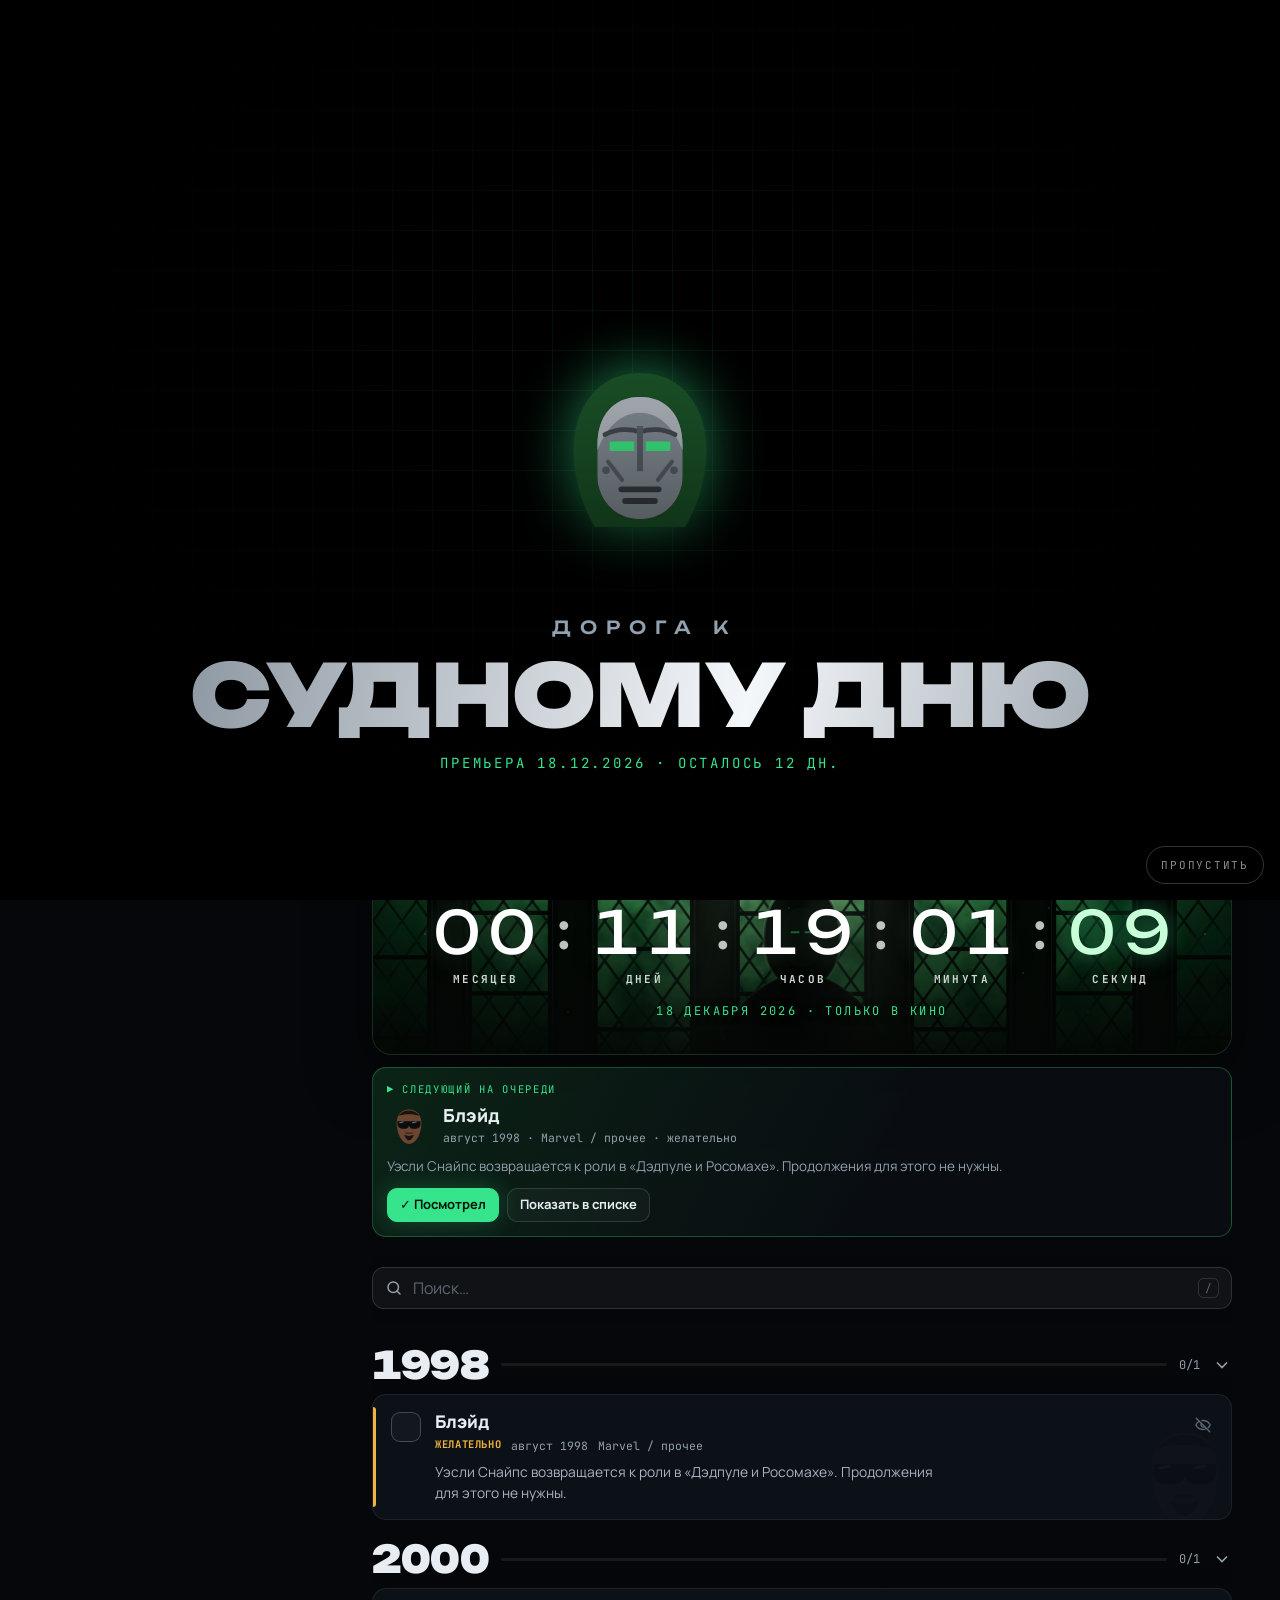
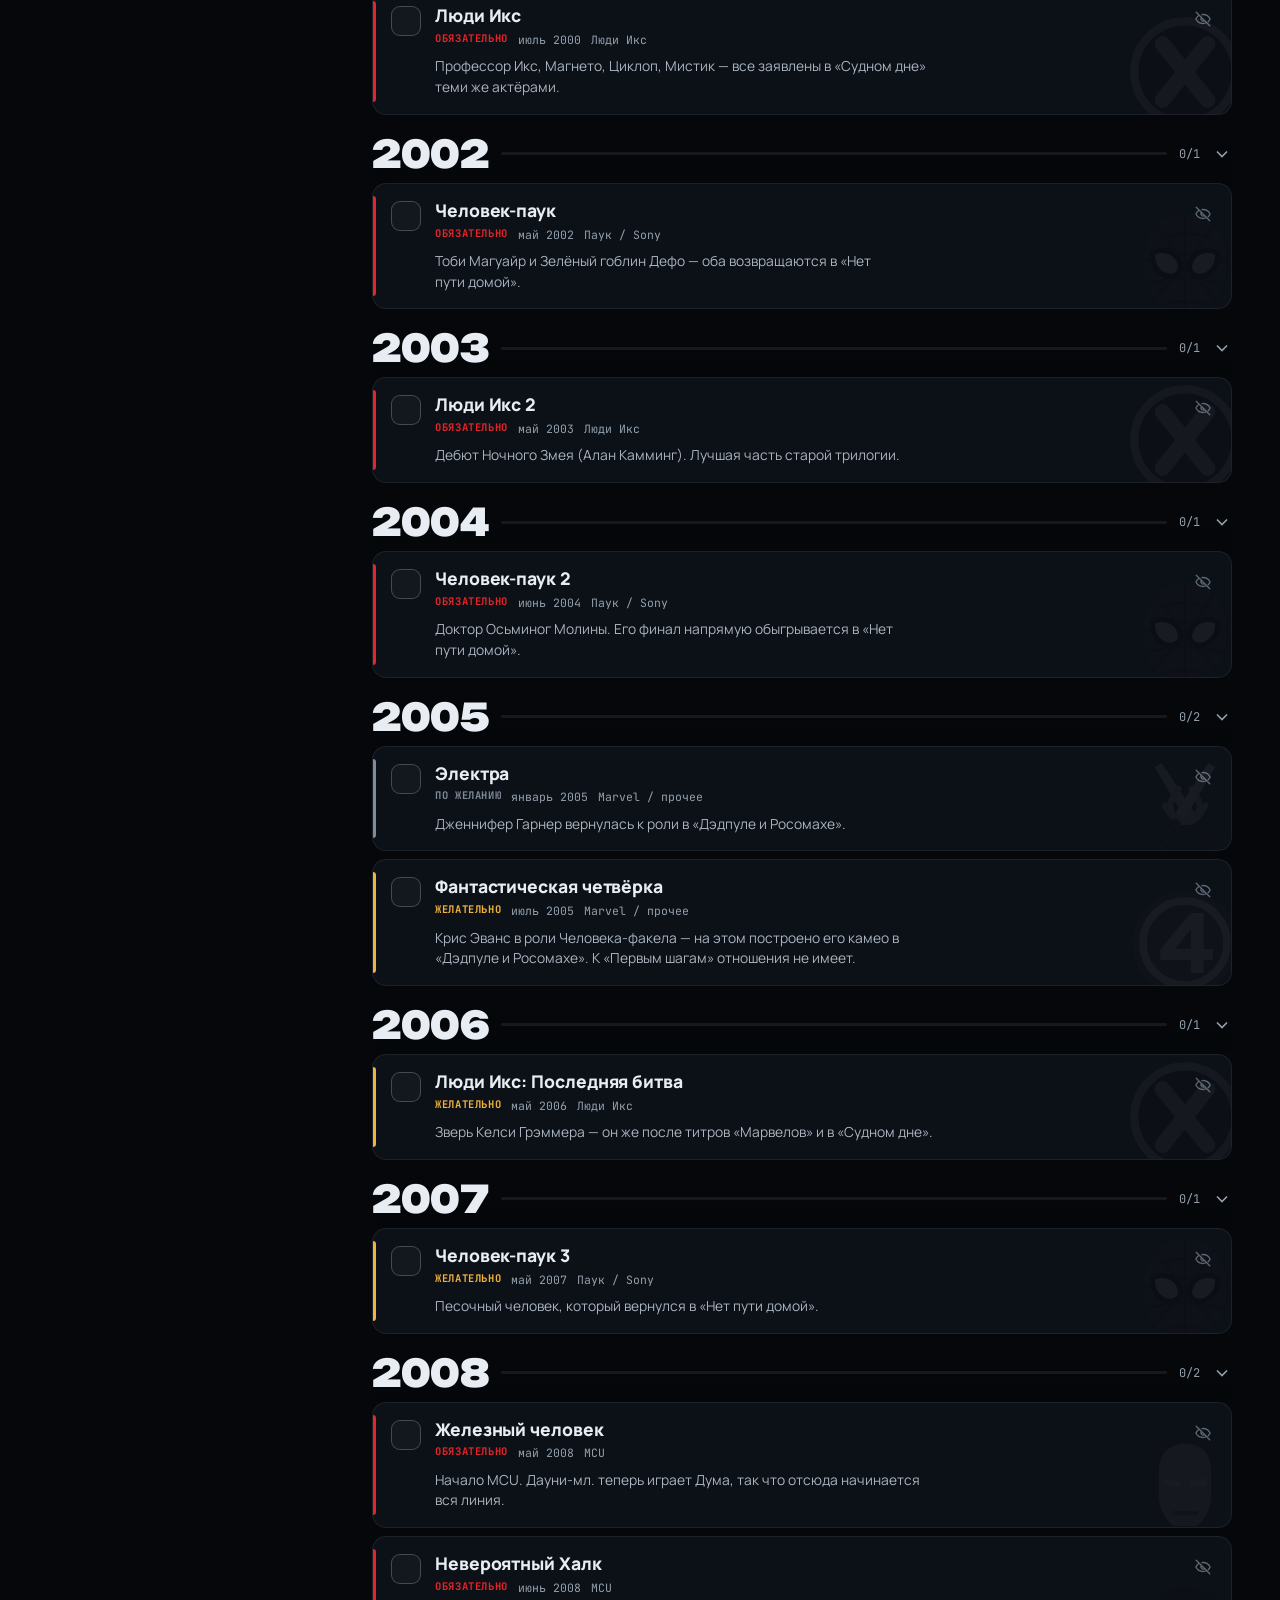
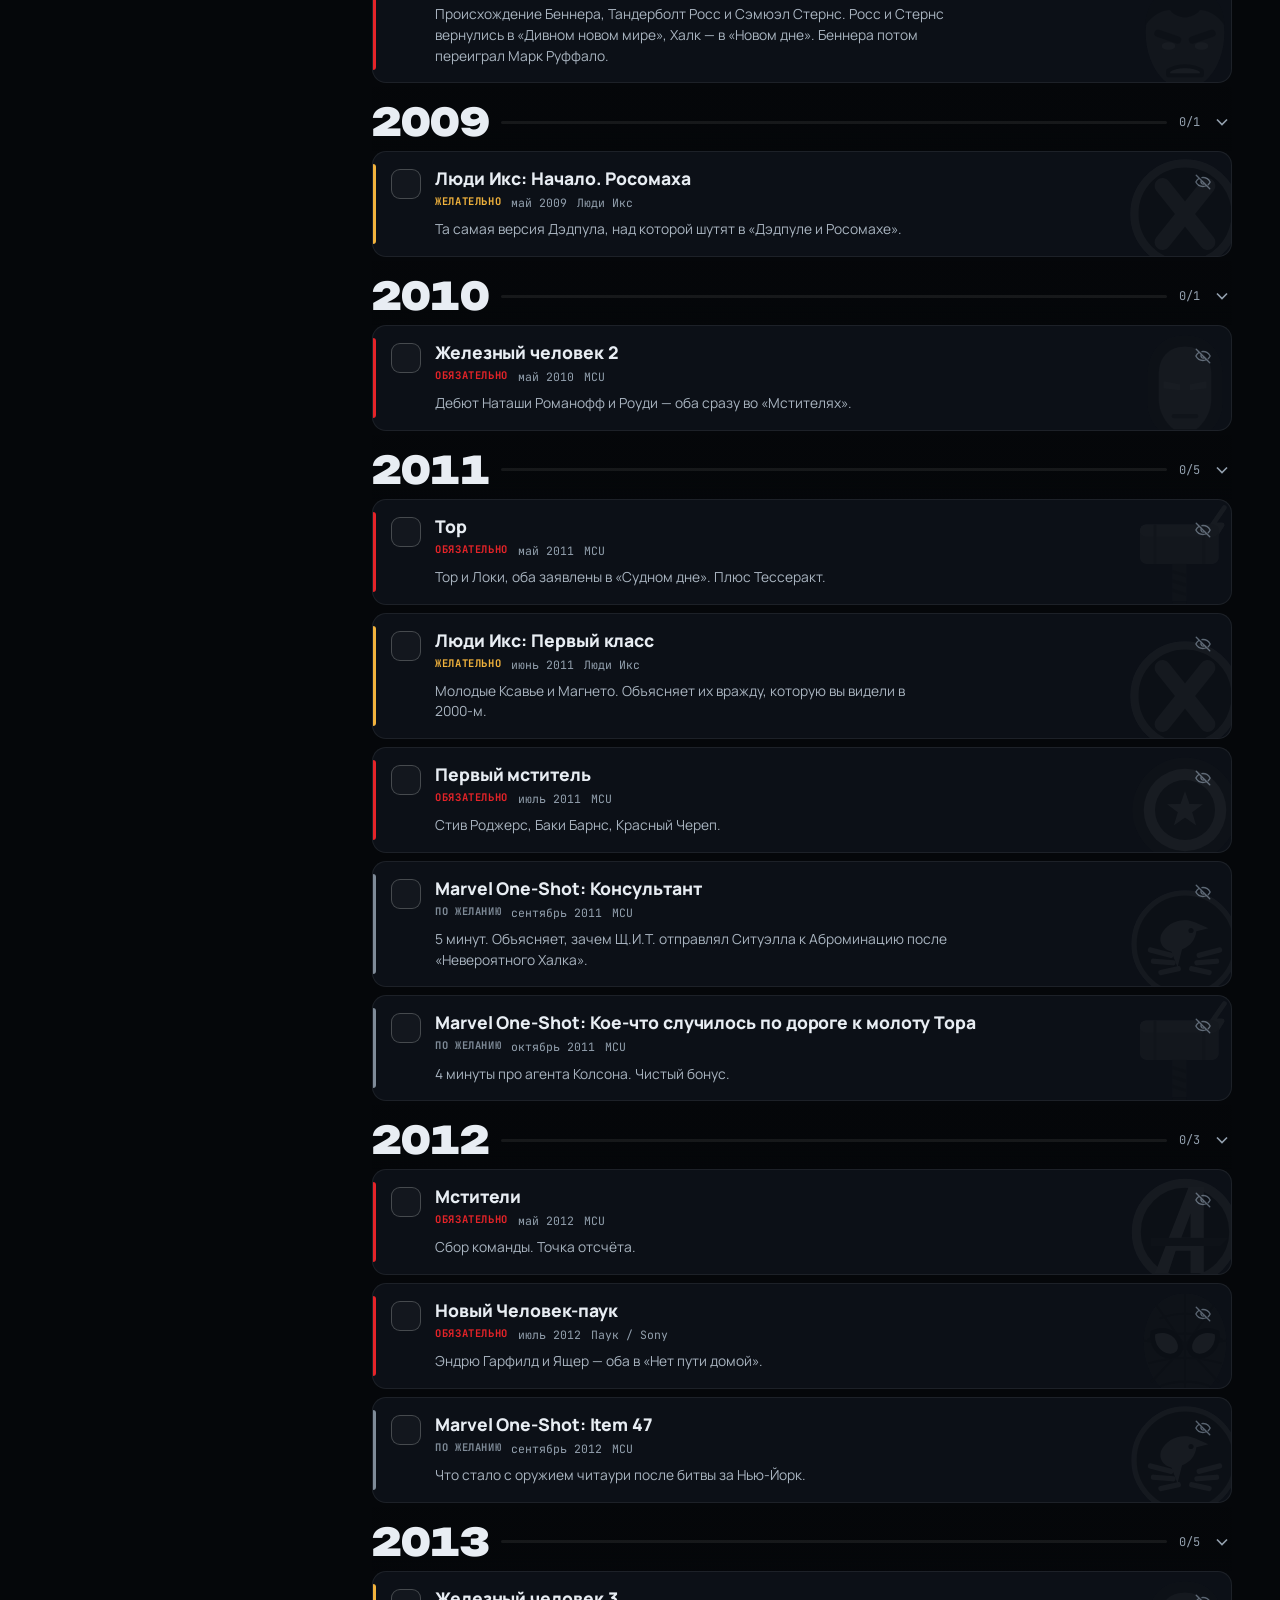
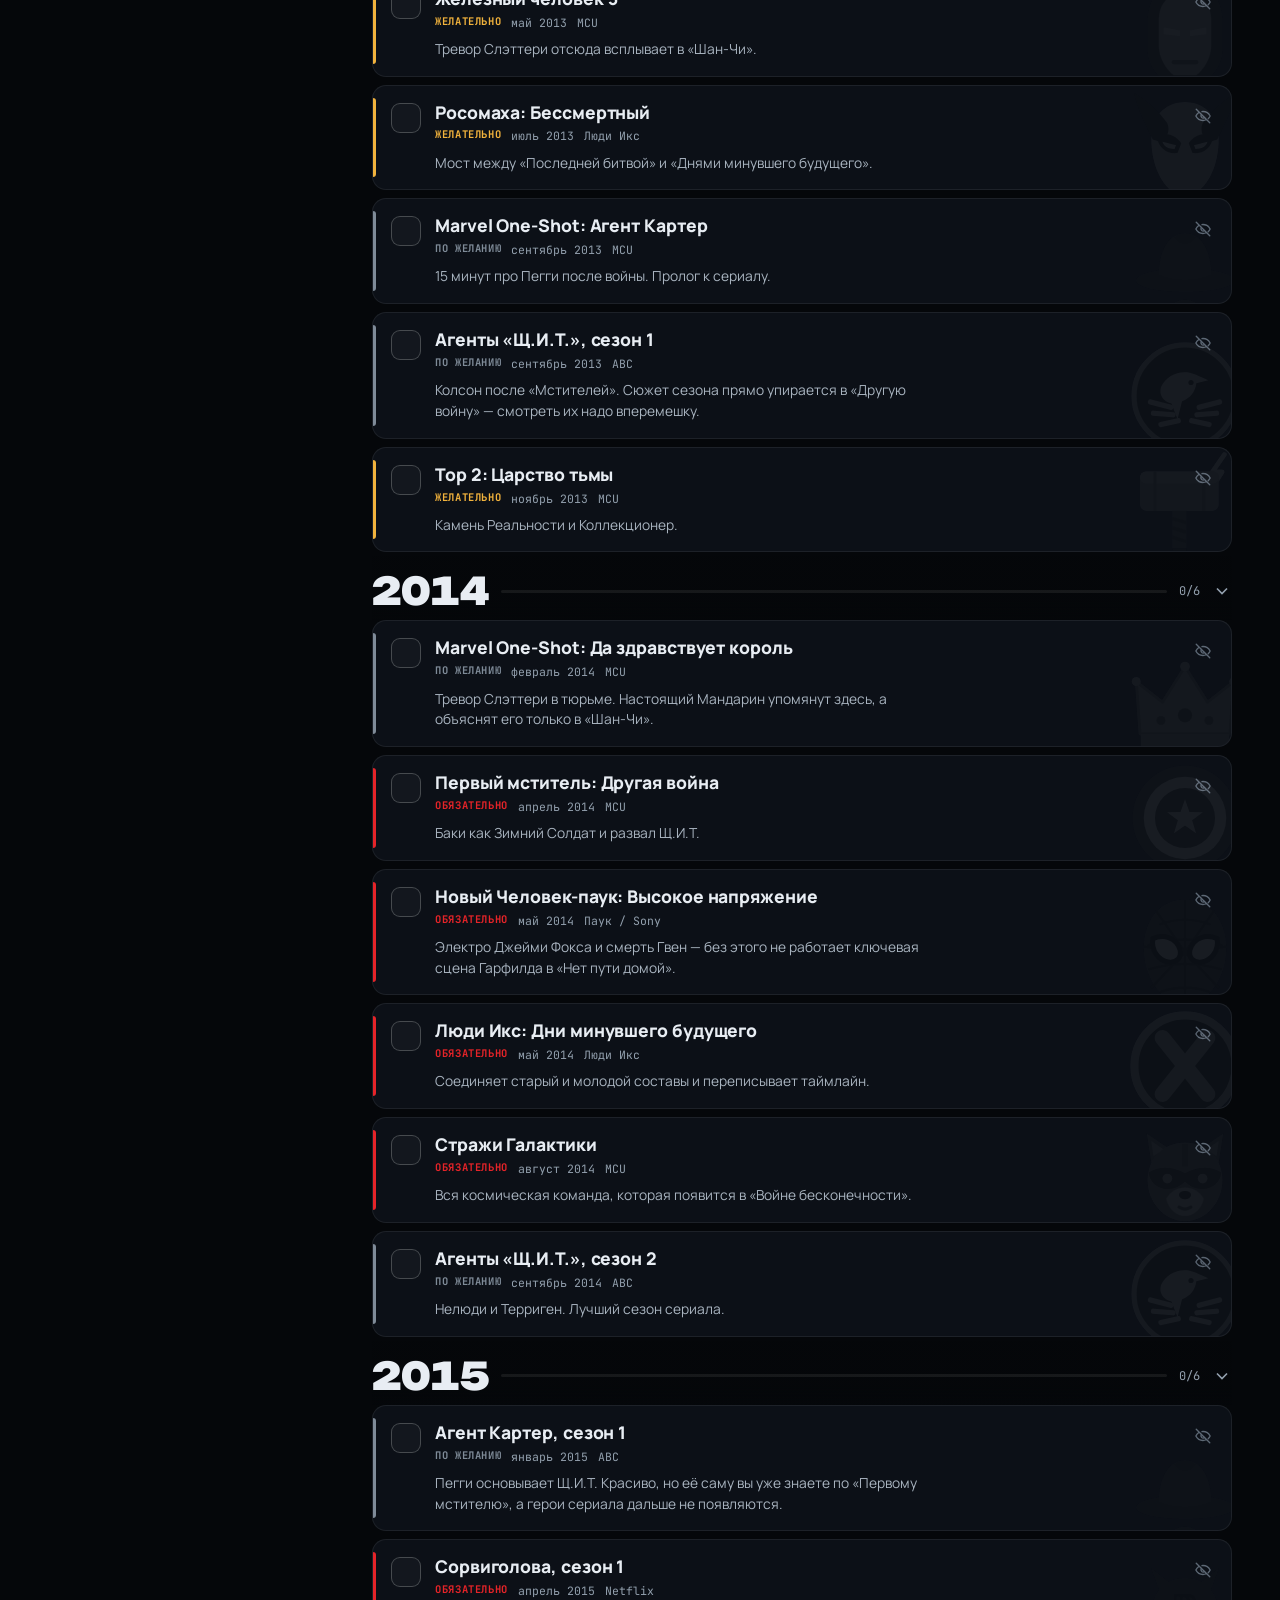
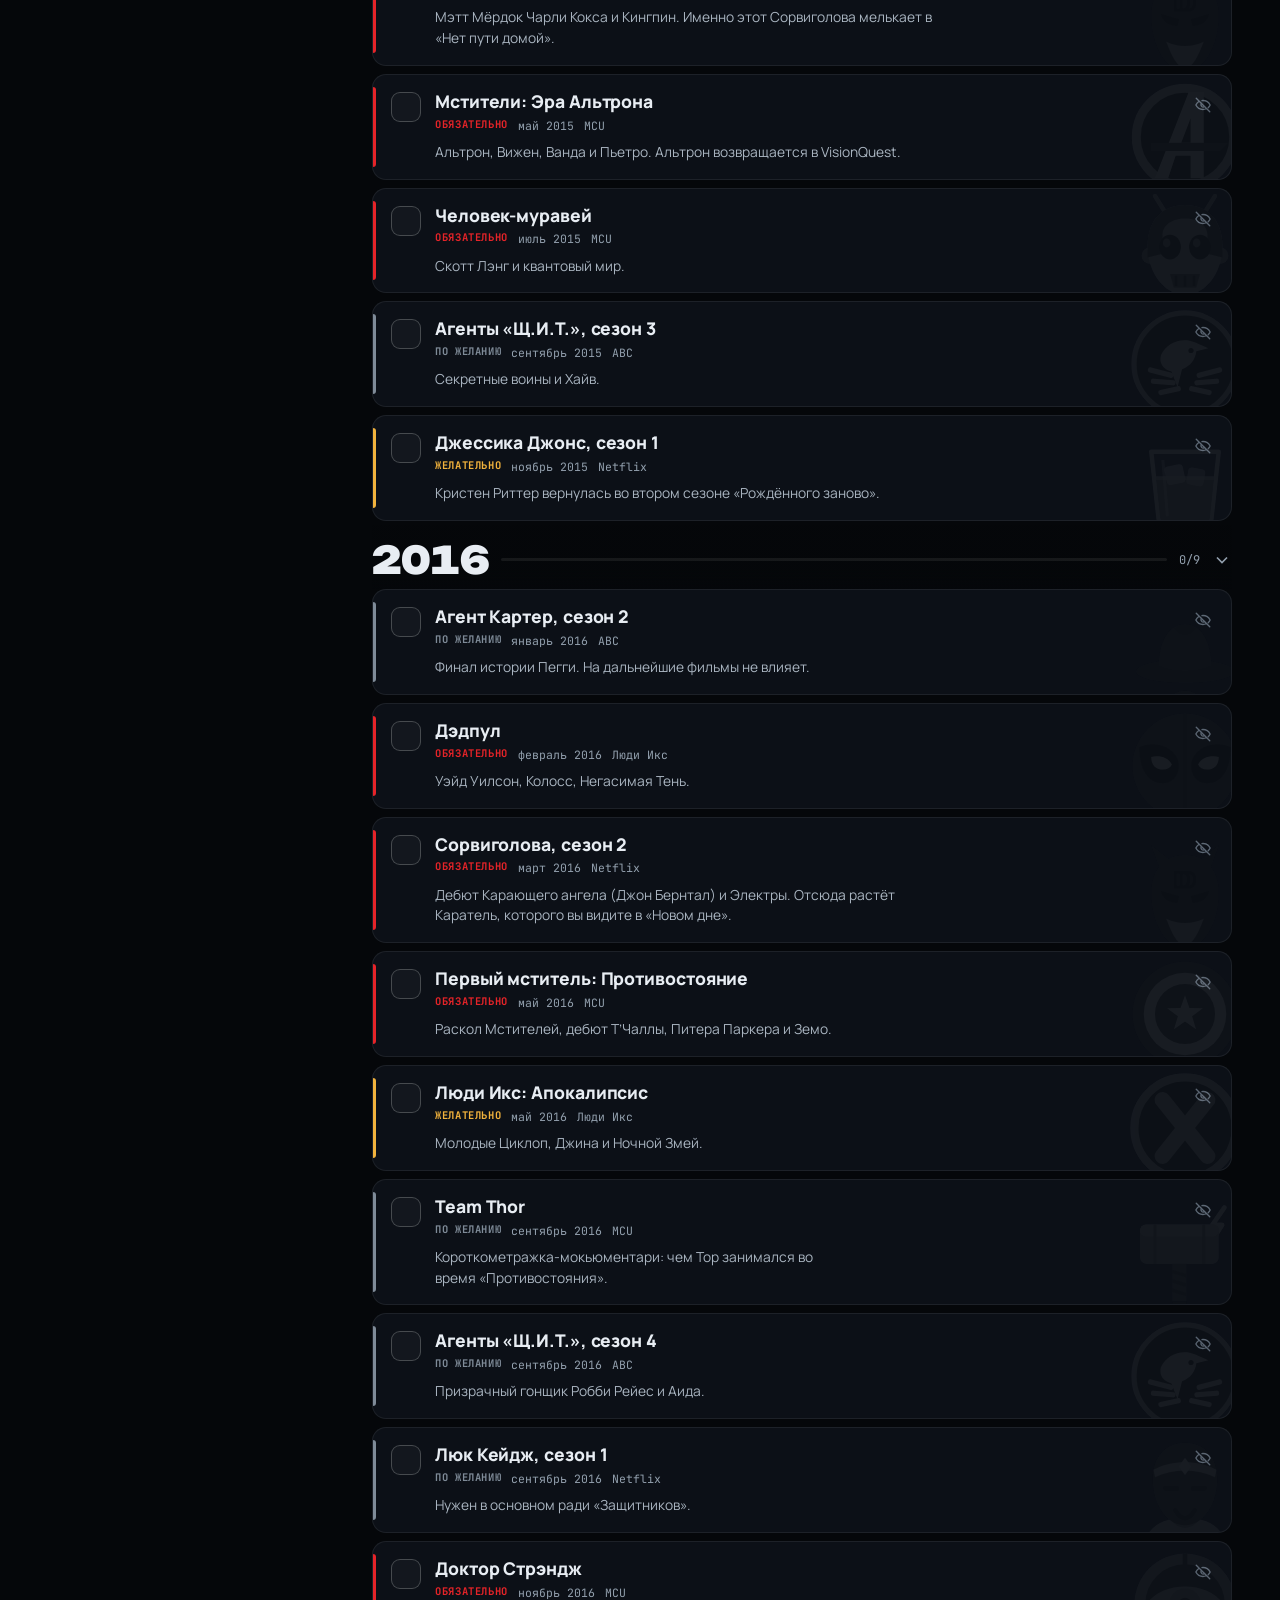
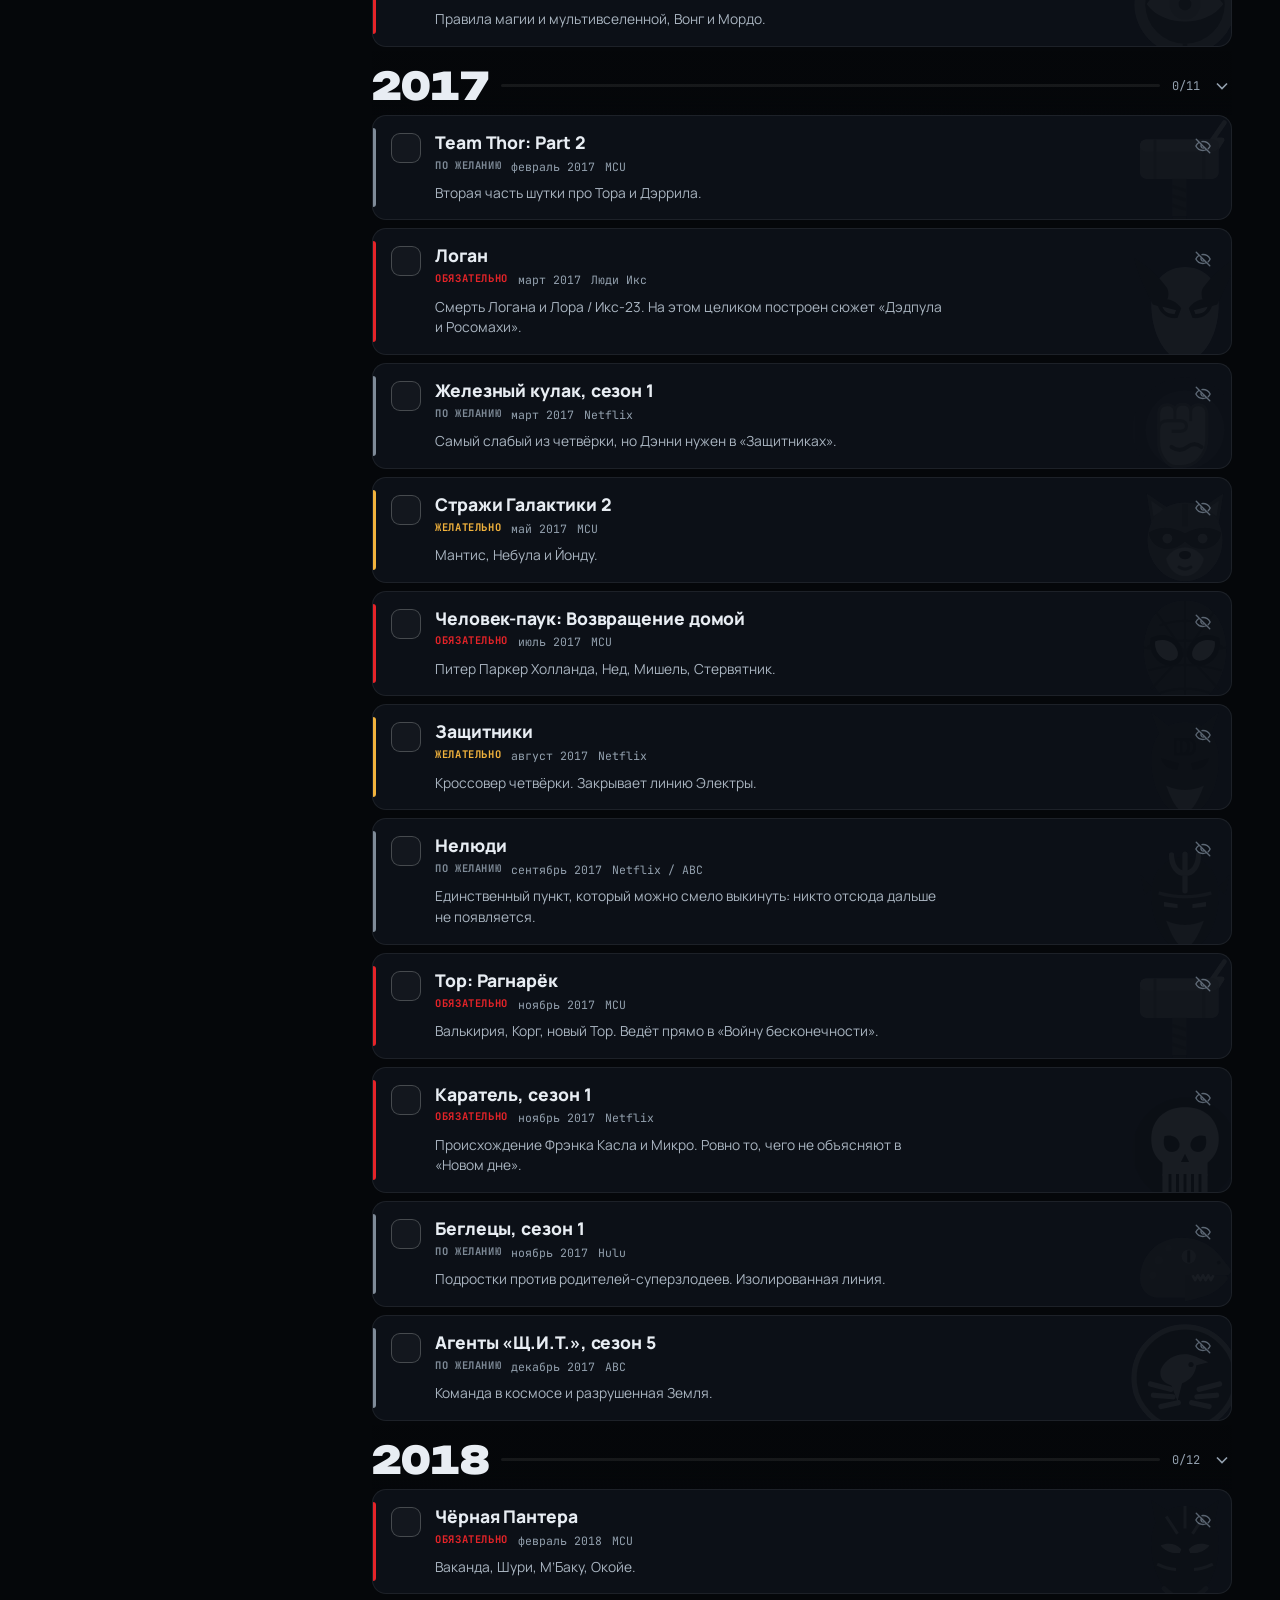
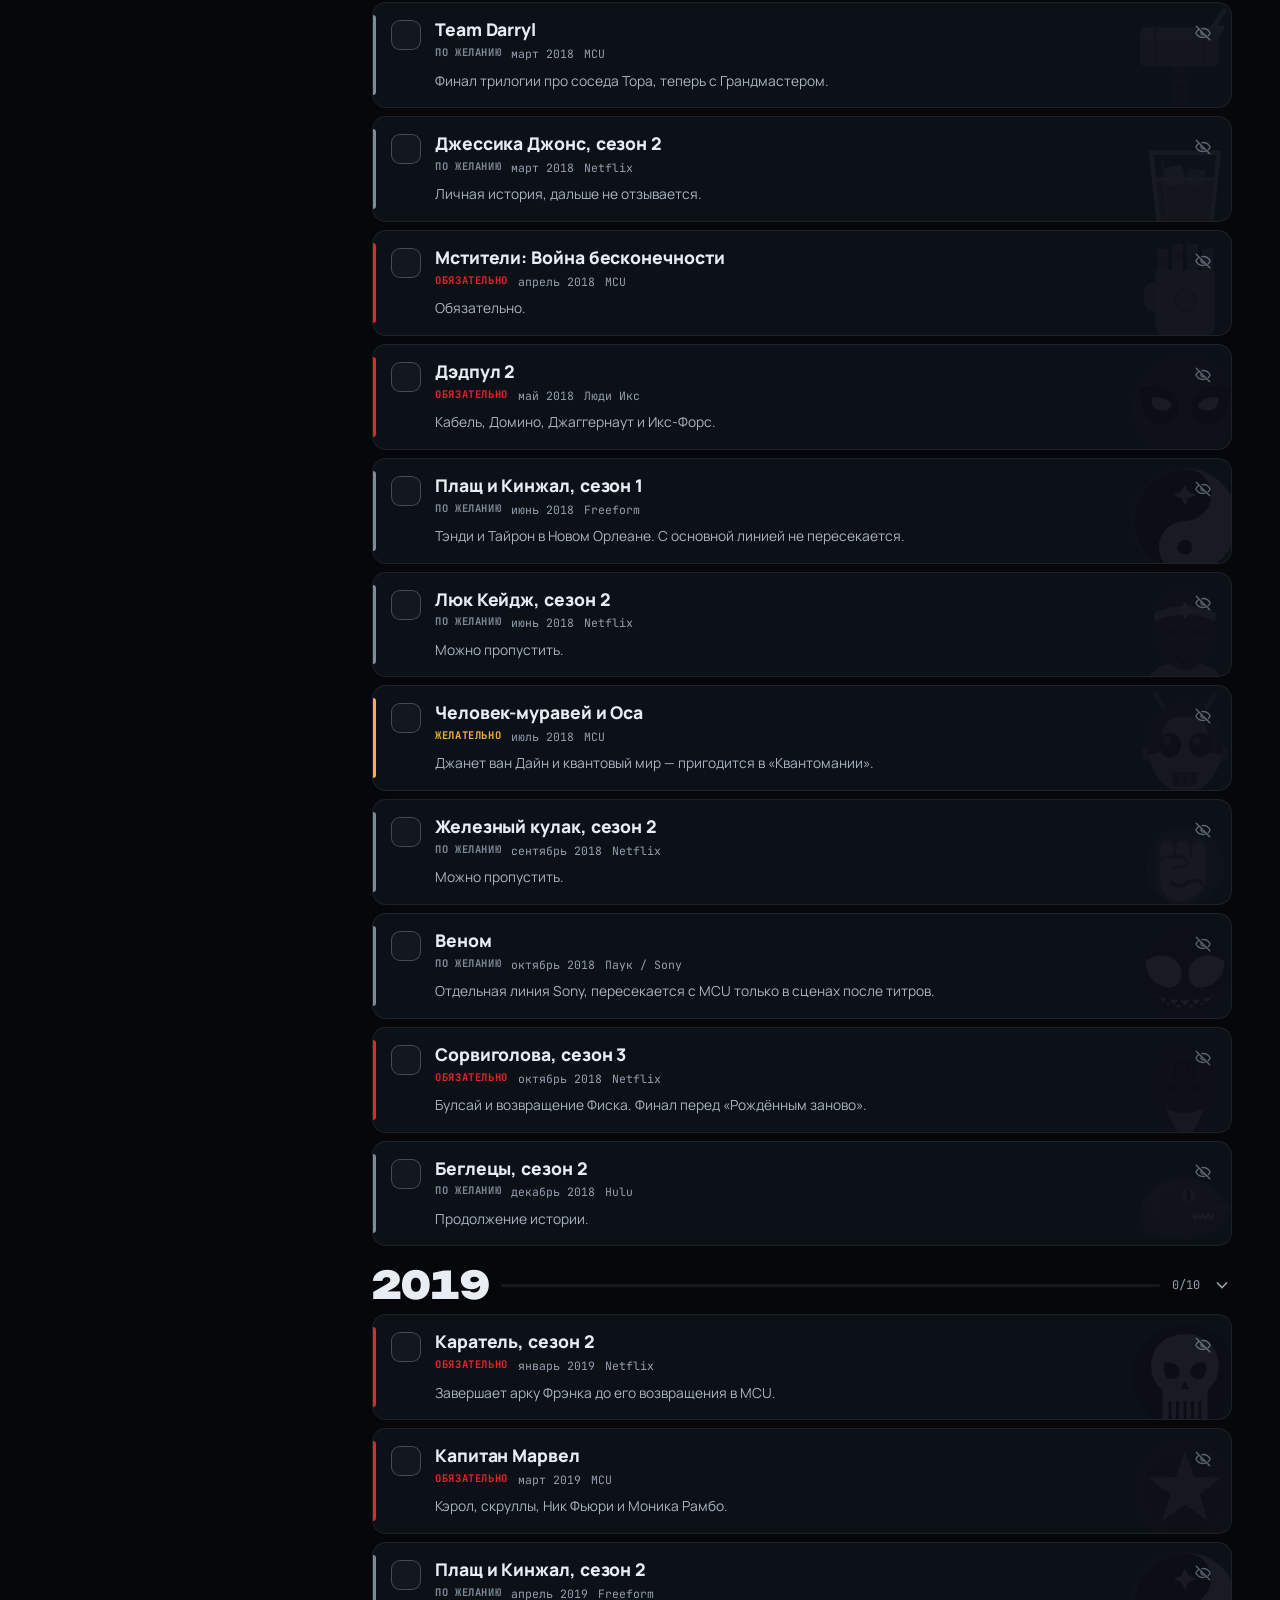
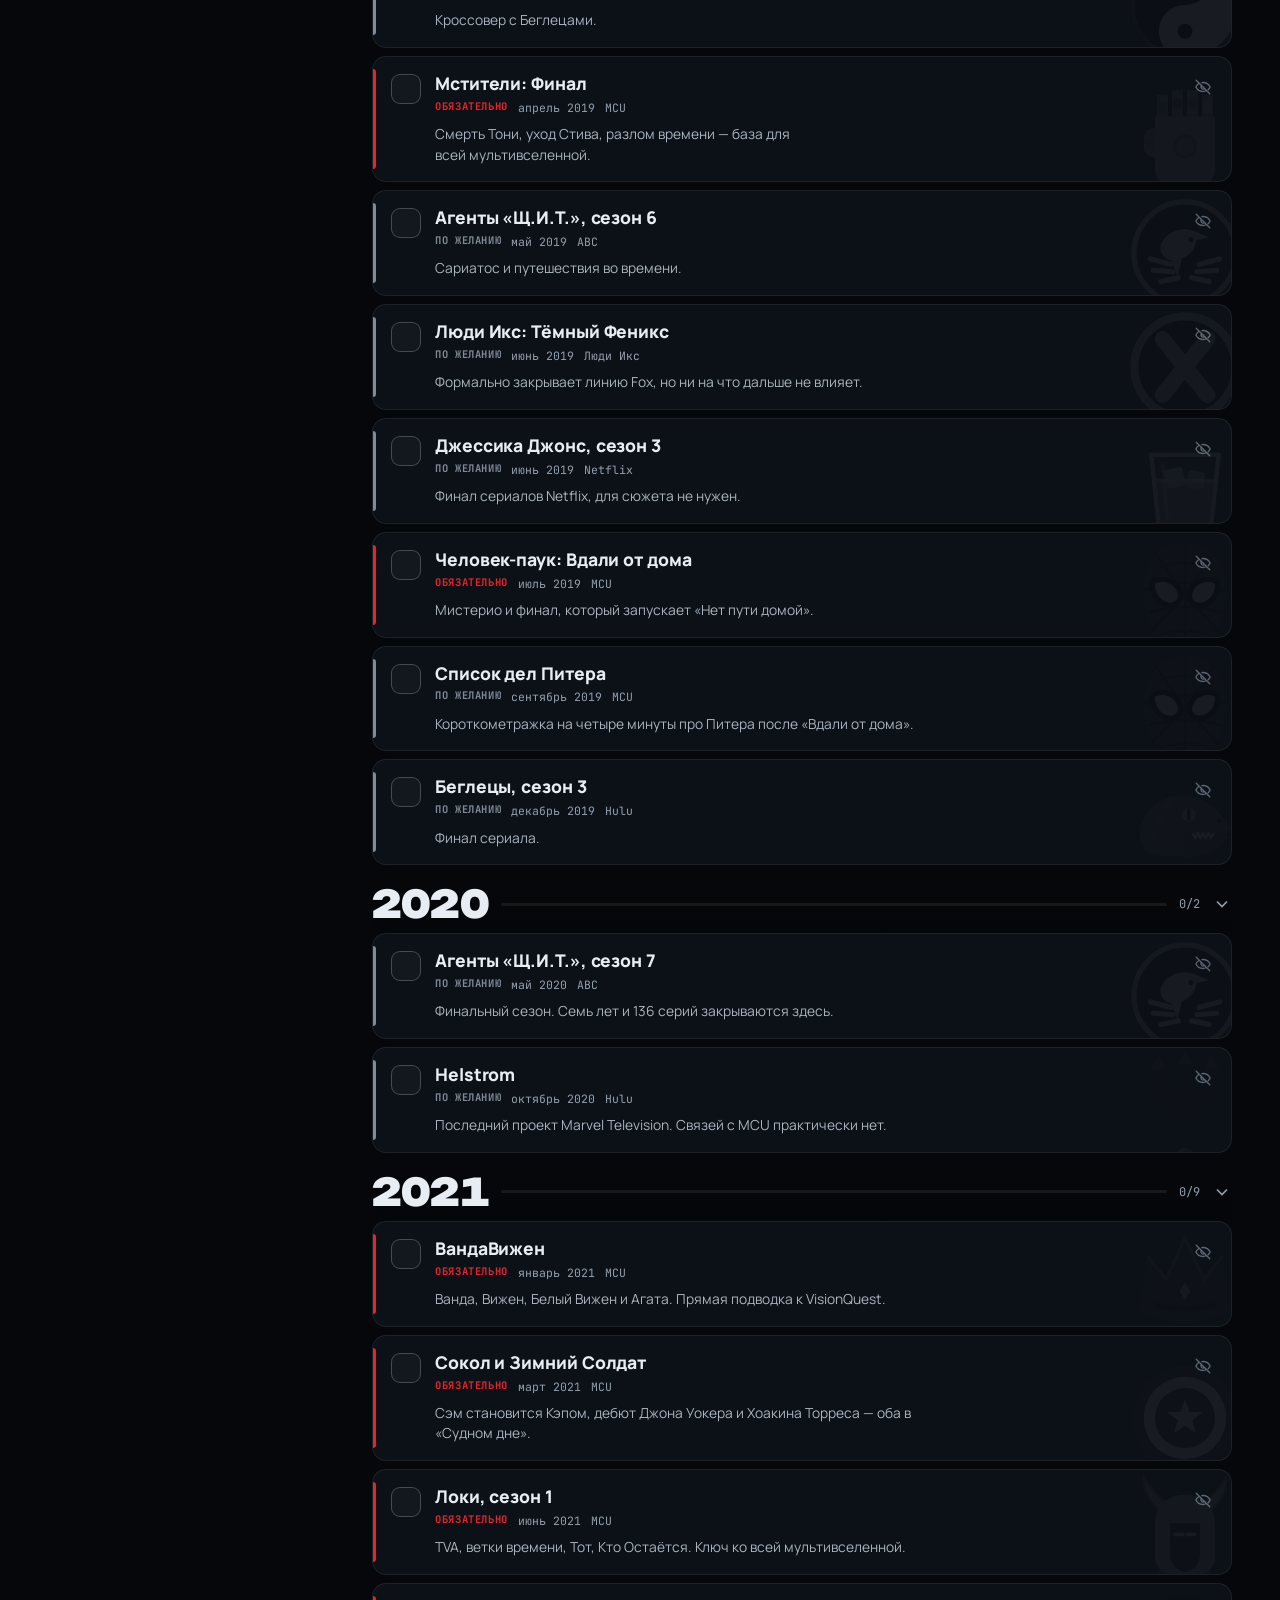
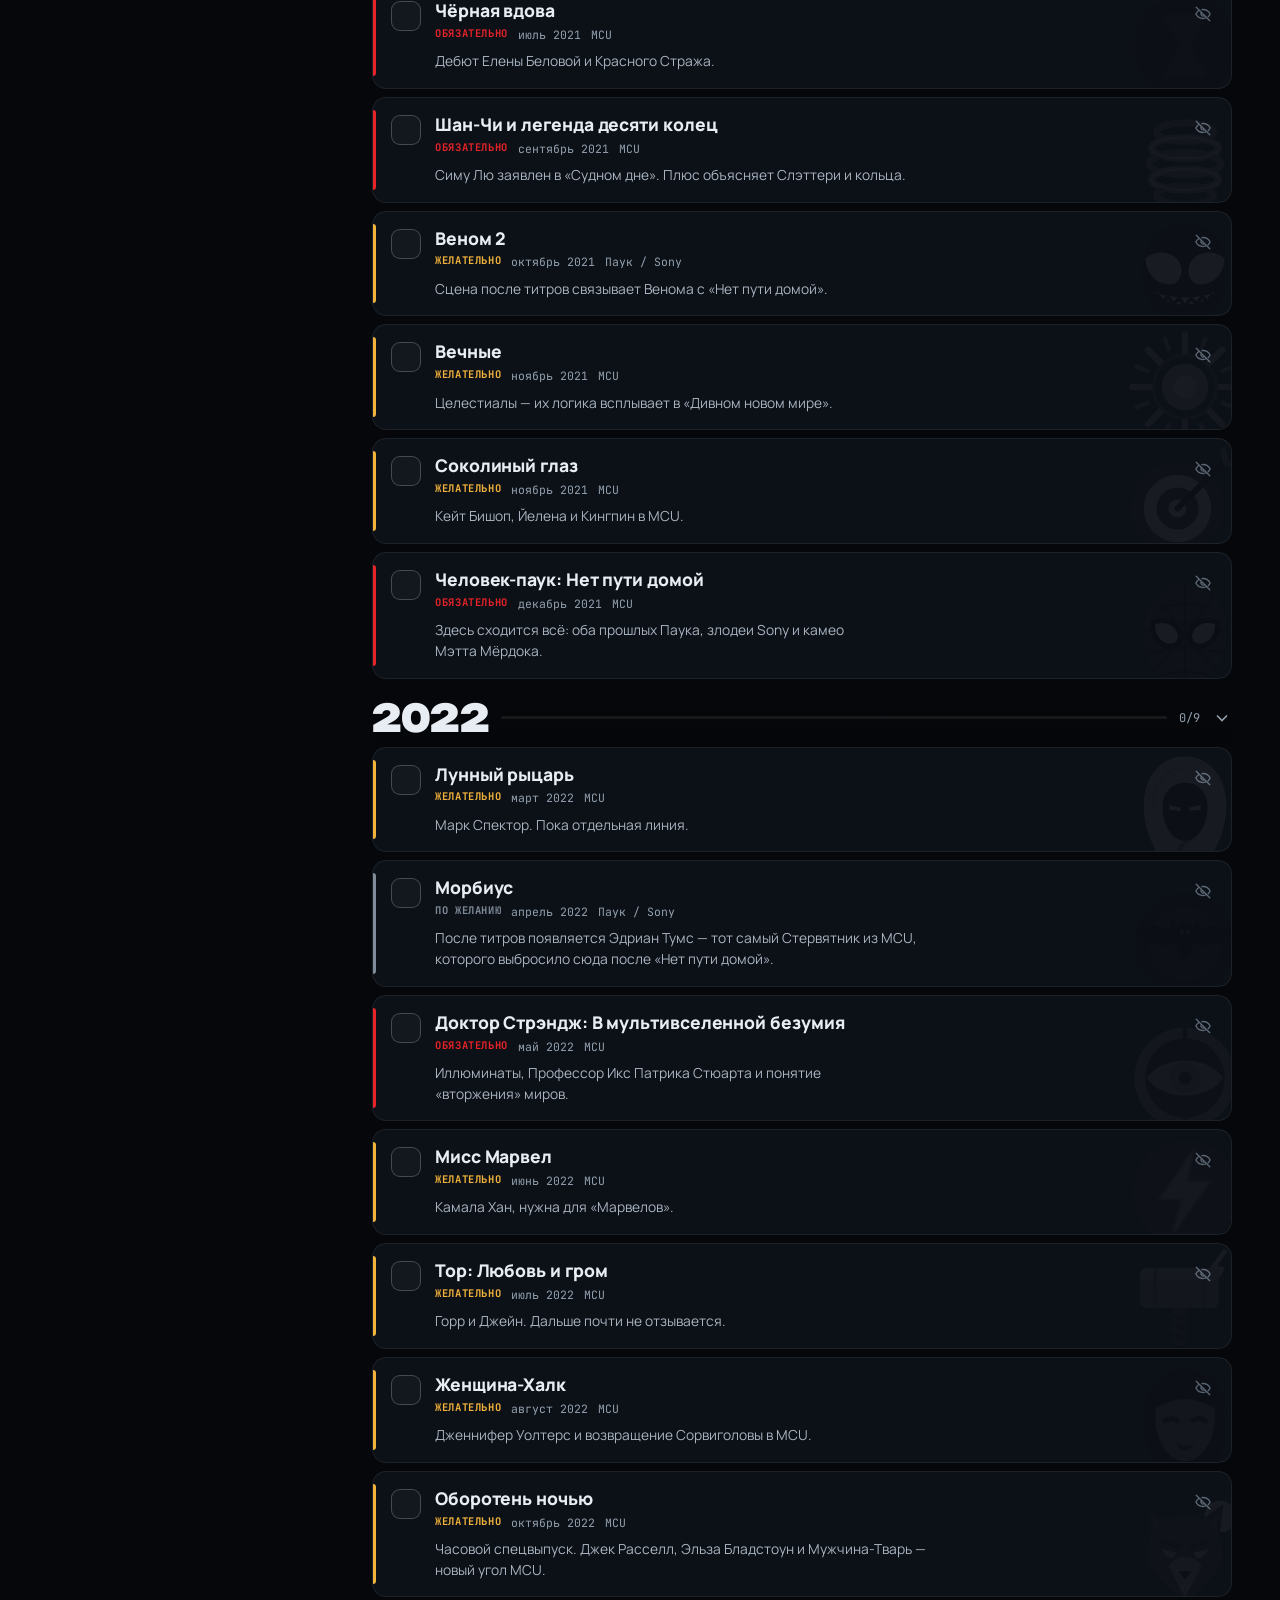
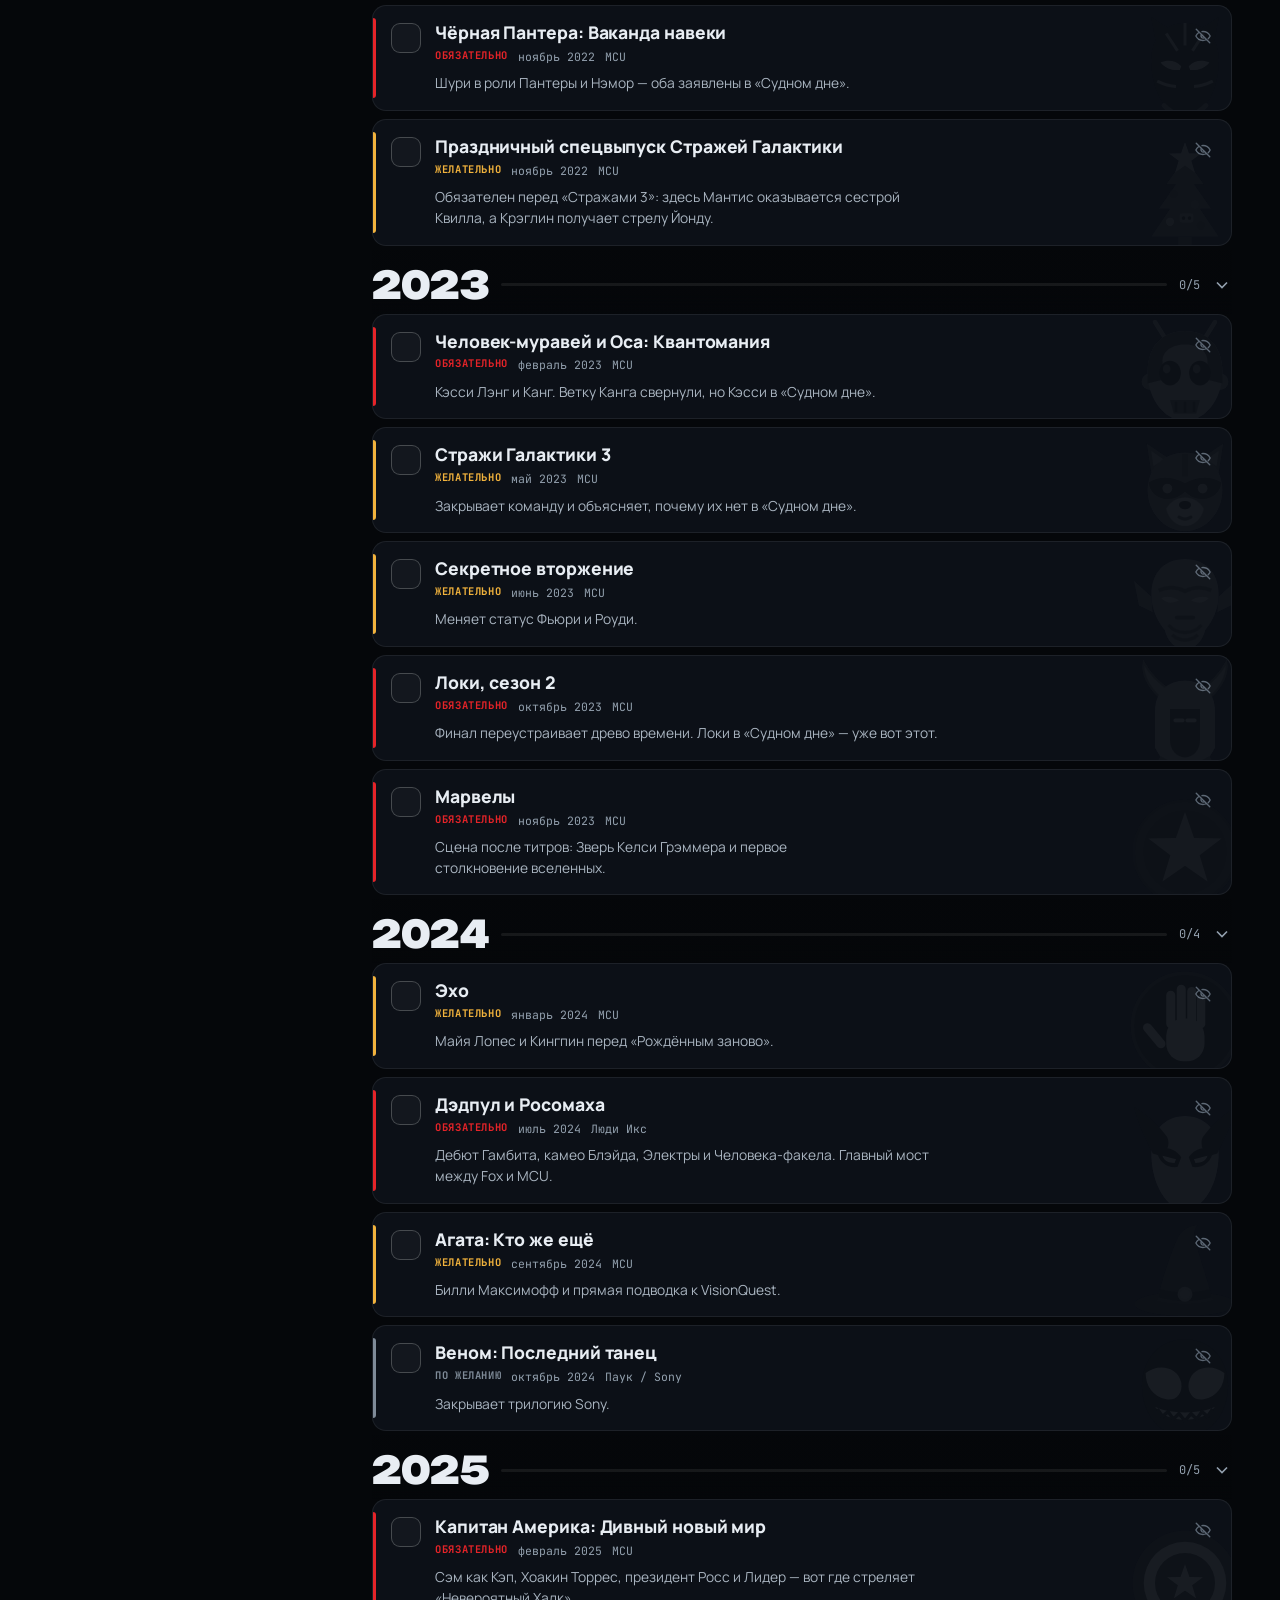
==== commit 7648189e: "Hand-drawn icons for every hero, stained-glass Doomsday clock, fog - 31 new SVG icons replace all em" ====
--- a/index.html
+++ b/index.html
@@ -31,6 +31,8 @@
 
 <div class="backdrop" aria-hidden="true">
   <video class="bd-video" id="bdVideo" muted loop playsinline preload="none" disablepictureinpicture></video>
+  <div class="bd-fog f1"></div>
+  <div class="bd-fog f2"></div>
   <div class="bd-shade"></div>
   <div class="bd-grain"></div>
 </div>
@@ -94,15 +96,28 @@
       <h1 class="title"><span class="t1">Дорога к</span> <span class="t2">Судному дню</span></h1>
       <p class="lead">Чтобы ни один персонаж не появился из&nbsp;ниоткуда. Каждый пункт объясняет, зачем он нужен. Отметьте просмотренное и оцените — оценки ставятся героями, а не цифрами.</p>
 
-      <div class="countdown" aria-label="Обратный отсчёт до премьеры">
-        <div class="cd-label">До премьеры <b>18.12.2026</b></div>
-        <div class="cd-cells">
-          <div class="cd-cell"><b id="cdD">—</b><span>дней</span></div>
-          <div class="cd-cell"><b id="cdH">—</b><span>часов</span></div>
-          <div class="cd-cell"><b id="cdM">—</b><span>минут</span></div>
-          <div class="cd-cell cd-s"><b id="cdS">—</b><span>секунд</span></div>
+      <section class="clock" id="clock" aria-label="Обратный отсчёт до премьеры">
+        <div class="clock-art" aria-hidden="true">
+          <svg class="clock-glass" id="clockGlass" viewBox="0 0 1600 900" preserveAspectRatio="xMidYMid slice"></svg>
+          <div class="clock-rays"></div>
+          <div class="clock-dust"></div>
+          <div class="clock-fog"></div>
         </div>
-      </div>
+        <div class="clock-body">
+          <div class="clock-k">Судный день близко</div>
+          <div class="clock-cells" id="clockCells">
+            <div class="cc"><b id="cdMo">00</b><span data-u="mo">месяцев</span></div><i>:</i>
+            <div class="cc"><b id="cdD">00</b><span data-u="d">дней</span></div><i>:</i>
+            <div class="cc"><b id="cdH">00</b><span data-u="h">часов</span></div><i>:</i>
+            <div class="cc"><b id="cdM">00</b><span data-u="m">минут</span></div><i>:</i>
+            <div class="cc cd-s"><b id="cdS">00</b><span data-u="s">секунд</span></div>
+          </div>
+          <div class="clock-date" id="clockDate">18 декабря 2026 · только в кино</div>
+        </div>
+        <button class="clock-btn" type="button" data-act="clock" aria-label="Часы на весь экран" title="На весь экран">
+          <svg viewBox="0 0 24 24" aria-hidden="true"><path class="i-open" d="M4 9V4h5M20 9V4h-5M4 15v5h5M20 15v5h-5"/><path class="i-close" d="M6 6l12 12M18 6L6 18"/></svg>
+        </button>
+      </section>
 
       <div class="hero-stats" data-stats></div>
 
@@ -136,6 +151,7 @@
     <div id="list" class="list" aria-live="polite"></div>
 
     <section class="final">
+      <div class="final-doom" aria-hidden="true">DOOM</div>
       <svg class="ic final-ic" viewBox="0 0 32 32" aria-hidden="true"><use href="#i-doom"/></svg>
       <div>
         <div class="final-k">Финальная точка · 18 декабря 2026</div>
--- a/styles.css
+++ b/styles.css
@@ -76,6 +76,13 @@
 .bd-grain{position:absolute;inset:-50%;opacity:.07;mix-blend-mode:overlay;animation:grain 1s steps(6) infinite;
   background-image:url("data:image/svg+xml,%3Csvg xmlns='http://www.w3.org/2000/svg' width='160' height='160'%3E%3Cfilter id='n'%3E%3CfeTurbulence type='fractalNoise' baseFrequency='.9' numOctaves='2'/%3E%3C/filter%3E%3Crect width='100%25' height='100%25' filter='url(%23n)'/%3E%3C/svg%3E")}
 @keyframes grain{0%{transform:translate(0,0)}20%{transform:translate(-4%,3%)}40%{transform:translate(3%,-5%)}60%{transform:translate(-2%,6%)}80%{transform:translate(5%,2%)}100%{transform:translate(0,0)}}
+.bd-fog{position:absolute;left:-50%;width:200%;height:70%;pointer-events:none;mix-blend-mode:screen;opacity:.45;
+  background-image:url("data:image/svg+xml,%3Csvg xmlns='http://www.w3.org/2000/svg' width='800' height='300'%3E%3Cfilter id='f'%3E%3CfeTurbulence type='fractalNoise' baseFrequency='.004 .012' numOctaves='4' seed='7' stitchTiles='stitch'/%3E%3CfeColorMatrix values='0 0 0 0 .55  0 0 0 0 .78  0 0 0 0 .58  0 0 0 1.4 -.55'/%3E%3C/filter%3E%3Crect width='100%25' height='100%25' filter='url(%23f)'/%3E%3C/svg%3E");
+  background-size:800px 300px;background-repeat:repeat-x}
+.bd-fog.f1{bottom:8%;animation:fog 60s linear infinite}
+.bd-fog.f2{bottom:22%;opacity:.28;transform:scaleY(-1);animation:fog 90s linear infinite reverse;
+  filter:hue-rotate(-60deg) saturate(1.6)}
+@keyframes fog{to{background-position:-800px 0}}
 .app{position:relative;z-index:1}
 
 /* ---------- Каркас ---------- */
@@ -105,20 +112,55 @@
 @keyframes metal{from{background-position:120% 0}to{background-position:-130% 0}}
 .lead{color:#b4bfcb;font-size:15px;max-width:60ch;margin-bottom:22px;text-shadow:0 1px 12px rgba(0,0,0,.8)}
 
-/* Обратный отсчёт */
-.countdown{border:1px solid var(--line-2);border-radius:var(--r);background:linear-gradient(180deg,rgba(18,24,32,.85),rgba(10,14,19,.85));
-  padding:14px 14px 12px;position:relative;overflow:hidden;margin-bottom:12px}
-.countdown::before{content:"";position:absolute;inset:0 auto 0 0;width:3px;background:var(--red);box-shadow:0 0 18px var(--red)}
-.cd-label{font-family:var(--f-mono);font-size:10.5px;letter-spacing:.16em;text-transform:uppercase;color:var(--muted);margin-bottom:8px}
-.cd-label b{color:var(--text);font-weight:500}
-.cd-cells{display:grid;grid-template-columns:repeat(4,1fr);gap:8px}
-.cd-cell{text-align:left}
-.cd-cell b{display:block;font-family:var(--f-display);font-weight:700;font-variant-numeric:tabular-nums;
-  font-size:clamp(24px,7vw,40px);line-height:1;letter-spacing:-.02em}
-.cd-cell span{font-family:var(--f-mono);font-size:10px;letter-spacing:.12em;text-transform:uppercase;color:var(--dim)}
-.cd-s b{color:var(--red-2);text-shadow:0 0 16px rgba(230,36,41,.5)}
-.cd-s b.tick{animation:tick .45s var(--ease-out)}
-@keyframes tick{from{opacity:.35;transform:translateY(-3px)}}
+/* Часы Судного дня: витраж, лучи, силуэт */
+.clock{position:relative;overflow:hidden;border-radius:var(--r-l);border:1px solid rgba(120,220,150,.18);margin-bottom:12px;
+  min-height:clamp(300px,62vw,460px);display:grid;place-items:center;isolation:isolate;background:#030604;
+  box-shadow:0 20px 60px rgba(0,0,0,.5),inset 0 0 0 1px rgba(0,0,0,.6)}
+.clock-art{position:absolute;inset:0;z-index:-1}
+.clock-glass{position:absolute;inset:0;width:100%;height:100%;display:block}
+.clock-rays{position:absolute;inset:-20% -10%;mix-blend-mode:screen;opacity:.9;pointer-events:none;
+  background:
+   linear-gradient(104deg,transparent 38%,rgba(190,255,200,.13) 45%,transparent 52%),
+   linear-gradient(78deg,transparent 46%,rgba(190,255,200,.10) 51%,transparent 57%),
+   linear-gradient(95deg,transparent 54%,rgba(230,255,210,.07) 58%,transparent 63%);
+  animation:rays 9s ease-in-out infinite alternate}
+@keyframes rays{0%{transform:translateX(-3%);opacity:.7}50%{opacity:1}100%{transform:translateX(3%);opacity:.75}}
+.clock-dust{position:absolute;inset:0;opacity:.55;pointer-events:none;
+  background-image:radial-gradient(1.5px 1.5px at 20% 30%,#d9ffe0,transparent),radial-gradient(1px 1px at 60% 20%,#d9ffe0,transparent),
+   radial-gradient(1.2px 1.2px at 75% 60%,#d9ffe0,transparent),radial-gradient(1px 1px at 35% 70%,#d9ffe0,transparent),
+   radial-gradient(1.4px 1.4px at 50% 45%,#d9ffe0,transparent),radial-gradient(1px 1px at 85% 35%,#d9ffe0,transparent);
+  background-size:260px 260px;animation:dust 22s linear infinite}
+@keyframes dust{to{background-position:60px -260px}}
+.clock-fog{position:absolute;inset:auto 0 0 0;height:55%;background:linear-gradient(0deg,rgba(3,6,4,.95),rgba(3,6,4,.55) 45%,transparent)}
+.clock-body{position:relative;text-align:center;padding:24px 12px;width:100%;margin-top:auto;padding-bottom:clamp(18px,4vw,34px)}
+.clock{align-content:end}
+.clock-k{font-family:var(--f-display);font-weight:700;text-transform:uppercase;letter-spacing:.32em;padding-left:.32em;
+  font-size:clamp(11px,3vw,20px);color:#f2f6f2;text-shadow:0 2px 18px rgba(0,0,0,.9),0 0 30px rgba(120,255,160,.25);margin-bottom:.9em}
+.clock-cells{display:flex;justify-content:center;align-items:flex-start;gap:.22em;font-size:40px}
+.clock-cells i{font-style:normal;font-family:var(--f-display);font-weight:400;font-size:.9em;line-height:1.05;color:#e9f2ea;opacity:.8}
+.cc{display:flex;flex-direction:column;align-items:center;min-width:0}
+.cc b{font-family:var(--f-display);font-weight:400;font-variant-numeric:tabular-nums;letter-spacing:.14em;padding-left:.14em;
+  font-size:1em;line-height:1;color:#fff;text-shadow:0 2px 24px rgba(0,0,0,.85),0 0 22px rgba(160,255,190,.25)}
+.cc span{font-family:var(--f-mono);font-weight:700;font-size:clamp(7.5px,2vw,11px);letter-spacing:.22em;padding-left:.22em;text-transform:uppercase;color:#cfd8d1;margin-top:.9em;white-space:nowrap}
+.cd-s b{color:#c8ffd8;text-shadow:0 0 22px rgba(54,228,140,.6),0 2px 20px rgba(0,0,0,.8)}
+.cd-s b.tick{animation:tick .5s var(--ease-out)}
+@keyframes tick{from{opacity:.4;filter:blur(2px)}}
+.clock-date{font-family:var(--f-mono);font-size:clamp(10px,2.6vw,12px);letter-spacing:.2em;text-transform:uppercase;color:var(--green);margin-top:1.2em;text-shadow:0 1px 10px #000}
+.clock-btn{position:absolute;top:10px;right:10px;width:38px;height:38px;border-radius:11px;display:grid;place-items:center;
+  background:rgba(0,0,0,.45);border:1px solid rgba(255,255,255,.14);color:#dfe8e1;-webkit-backdrop-filter:blur(6px);backdrop-filter:blur(6px);transition:background .2s}
+@media (hover:hover){.clock-btn:hover{background:rgba(0,0,0,.7)}}
+.clock-btn svg{width:18px;height:18px;fill:none;stroke:currentColor;stroke-width:2;stroke-linecap:round;stroke-linejoin:round}
+.clock-btn .i-close{display:none}
+/* Полноэкранный режим часов */
+.clock.full{position:fixed;inset:0;z-index:95;border-radius:0;border:0;margin:0;min-height:100vh;min-height:100dvh;align-content:center;animation:fade .4s ease}
+.clock.full .clock-body{margin-top:0;padding-bottom:24px}
+.clock.full .clock-k{font-size:clamp(14px,3.4vw,30px)}
+.clock.full .cc span{font-size:clamp(8px,1.6vw,15px)}
+.clock.full .clock-btn{top:calc(14px + var(--safe-t));right:max(14px,env(safe-area-inset-right))}
+.clock.full .clock-btn .i-open{display:none}.clock.full .clock-btn .i-close{display:block}
+html.clock-open{overflow:hidden}
+html.clock-open .tabbar,html.clock-open .toast{display:none}
+html.clock-open .app{z-index:auto}
 
 /* Статистика */
 .stats{display:grid;grid-template-columns:auto 1fr;gap:14px;align-items:center;
@@ -352,6 +394,10 @@
   border:1px solid rgba(54,228,140,.3);background:linear-gradient(135deg,rgba(18,61,34,.7),rgba(8,12,16,.9) 70%)}
 .final::before{content:"";position:absolute;inset:0;background:repeating-linear-gradient(90deg,rgba(54,228,140,.05) 0 1px,transparent 1px 22px)}
 .final>*{position:relative}
+.final-doom{position:absolute!important;right:-2%;top:50%;transform:translateY(-50%);font-family:var(--f-display);font-weight:900;
+  font-size:clamp(90px,26vw,220px);line-height:.8;letter-spacing:-.02em;color:transparent;-webkit-text-stroke:1.5px rgba(54,228,140,.22);
+  pointer-events:none;user-select:none;white-space:nowrap}
+.final{background:radial-gradient(80% 120% at 85% 50%,rgba(242,179,61,.16),transparent 60%),linear-gradient(135deg,rgba(18,61,34,.75),rgba(8,12,16,.92) 70%)}
 .final-ic{width:72px;height:72px;flex:0 0 auto;filter:drop-shadow(0 0 18px rgba(54,228,140,.5));animation:hover 5s ease-in-out infinite}
 @keyframes hover{50%{transform:translateY(-4px)}}
 .final-k{font-family:var(--f-mono);font-size:10.5px;letter-spacing:.16em;text-transform:uppercase;color:var(--green)}
@@ -545,7 +591,6 @@
   .hero{padding-top:calc(22px + var(--safe-t))}
   .hero-top{margin-bottom:clamp(200px,34vh,340px)}
   .lead{font-size:16px}
-  .countdown{padding:18px 20px 16px}
   .stats{grid-template-columns:auto 1fr;padding:16px 18px}
   .st-list{grid-template-columns:repeat(4,1fr)}
   .hero-split{display:grid;grid-template-columns:1fr 1fr;gap:12px}
@@ -603,10 +648,15 @@
   .app{grid-template-columns:320px minmax(0,1fr);gap:56px}
 }
 
+@media (max-width:599px){
+  .final{flex-direction:column;align-items:flex-start;gap:12px}
+  .final-ic{width:60px;height:60px}
+}
+
 /* Узкие телефоны (iPhone SE / mini) */
 @media (max-width:374px){
   :root{--gutter:12px}
-  .title{font-size:29px}
+  .title{font-size:26px}
   .seg button{padding:0 8px;font-size:12px}
   .st-list{gap:8px 10px}
   .ring{width:72px;height:72px}
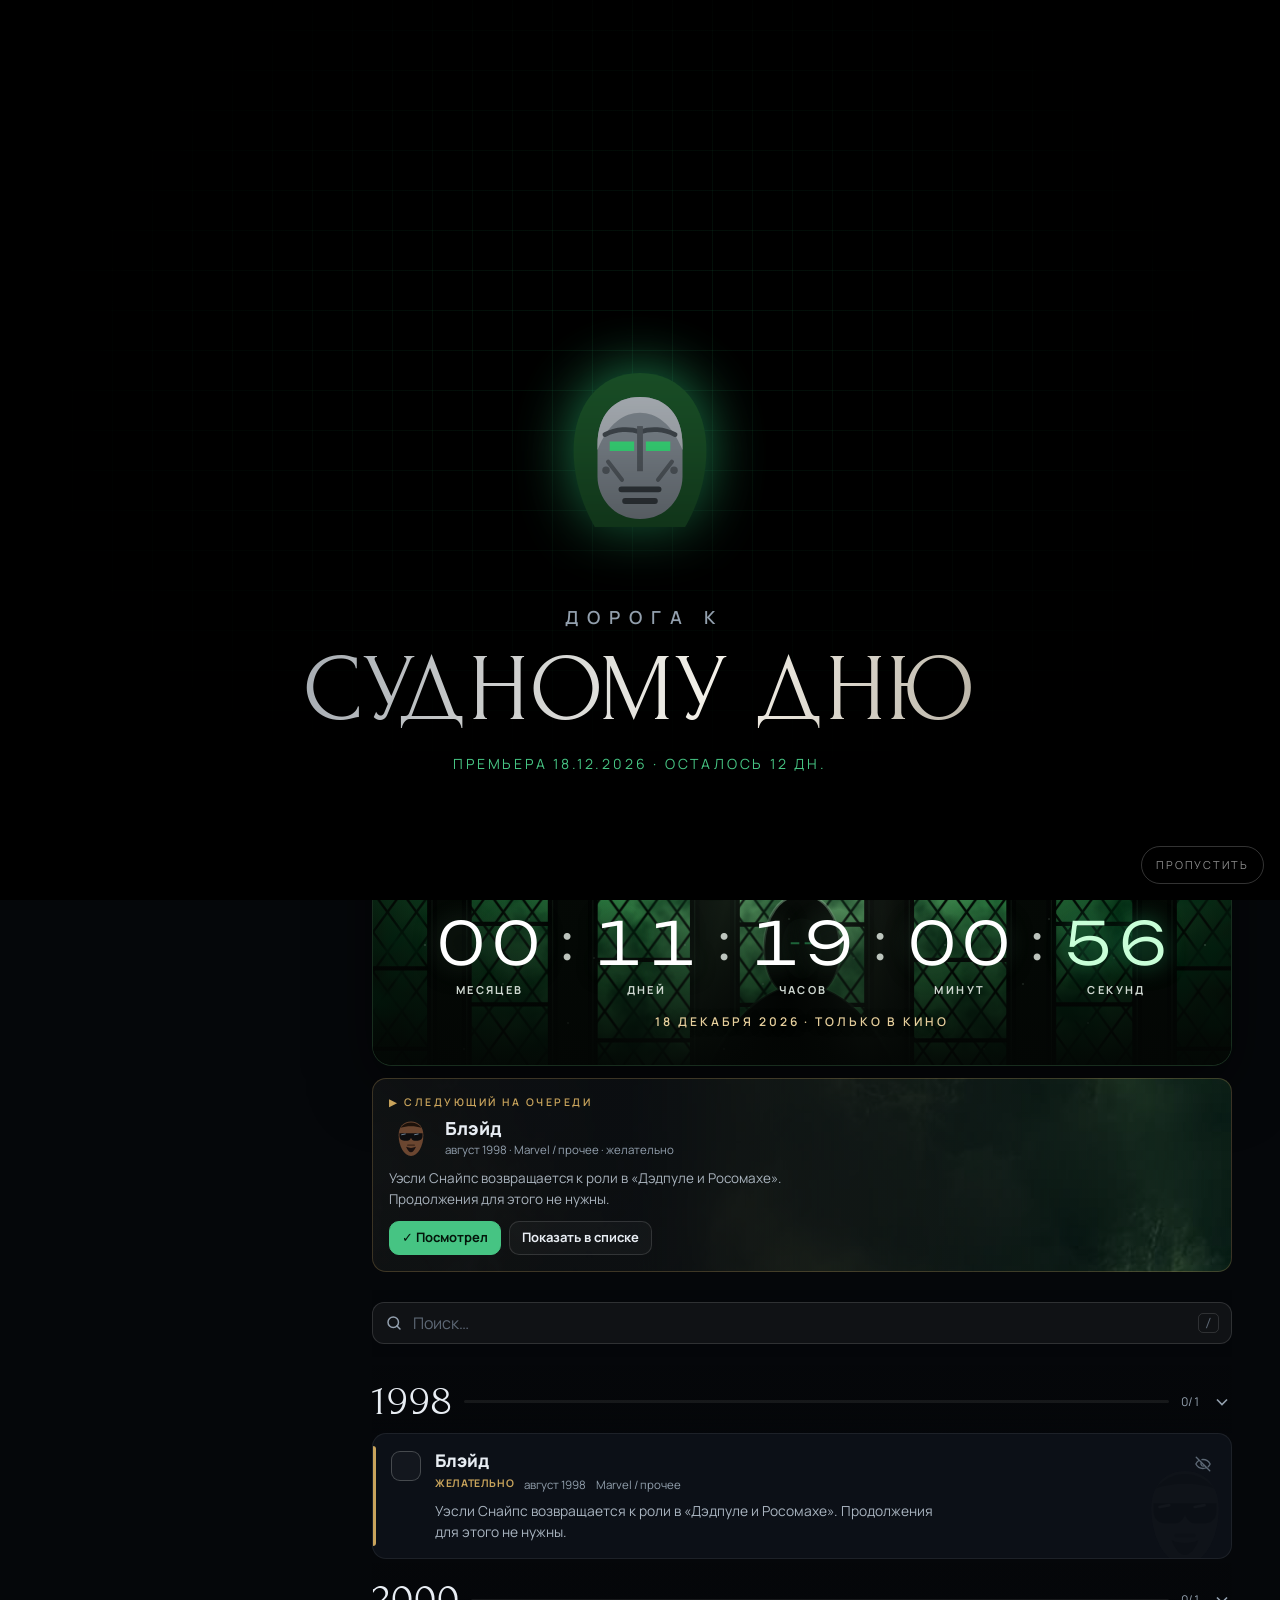
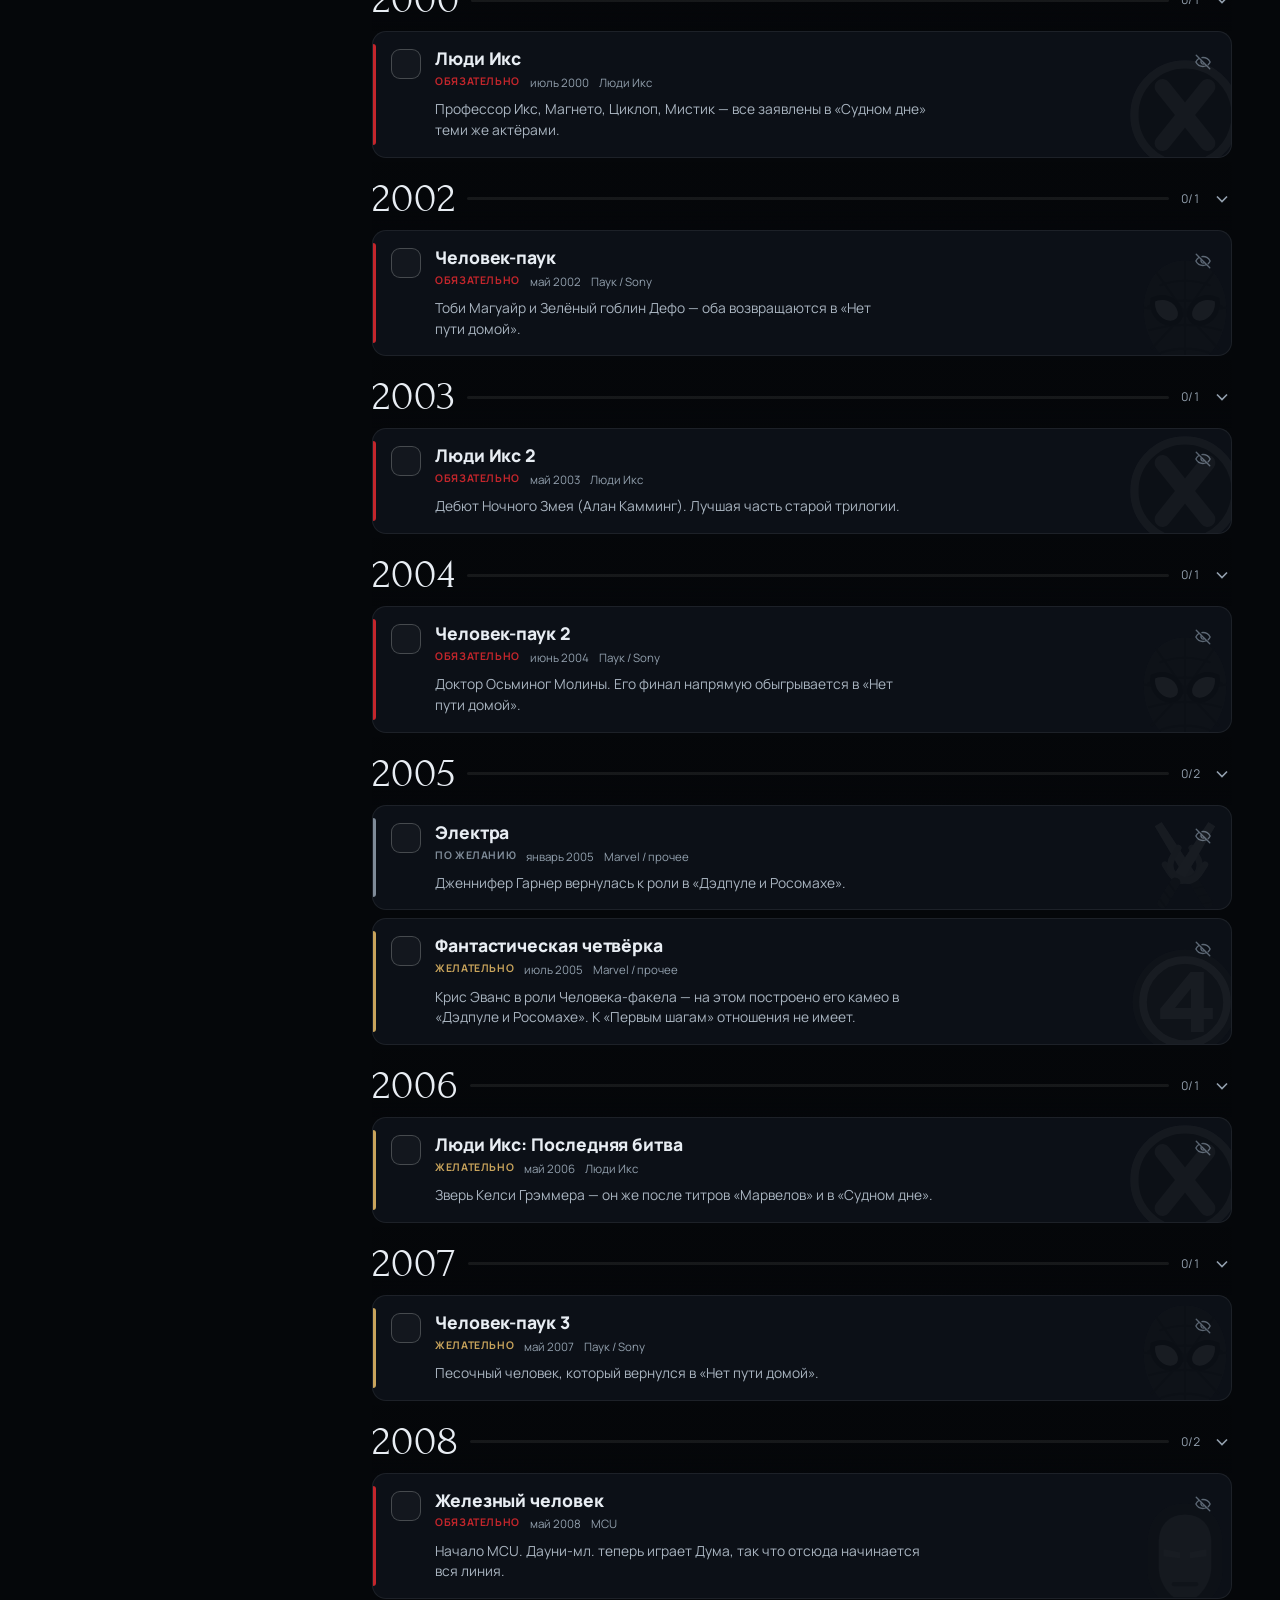
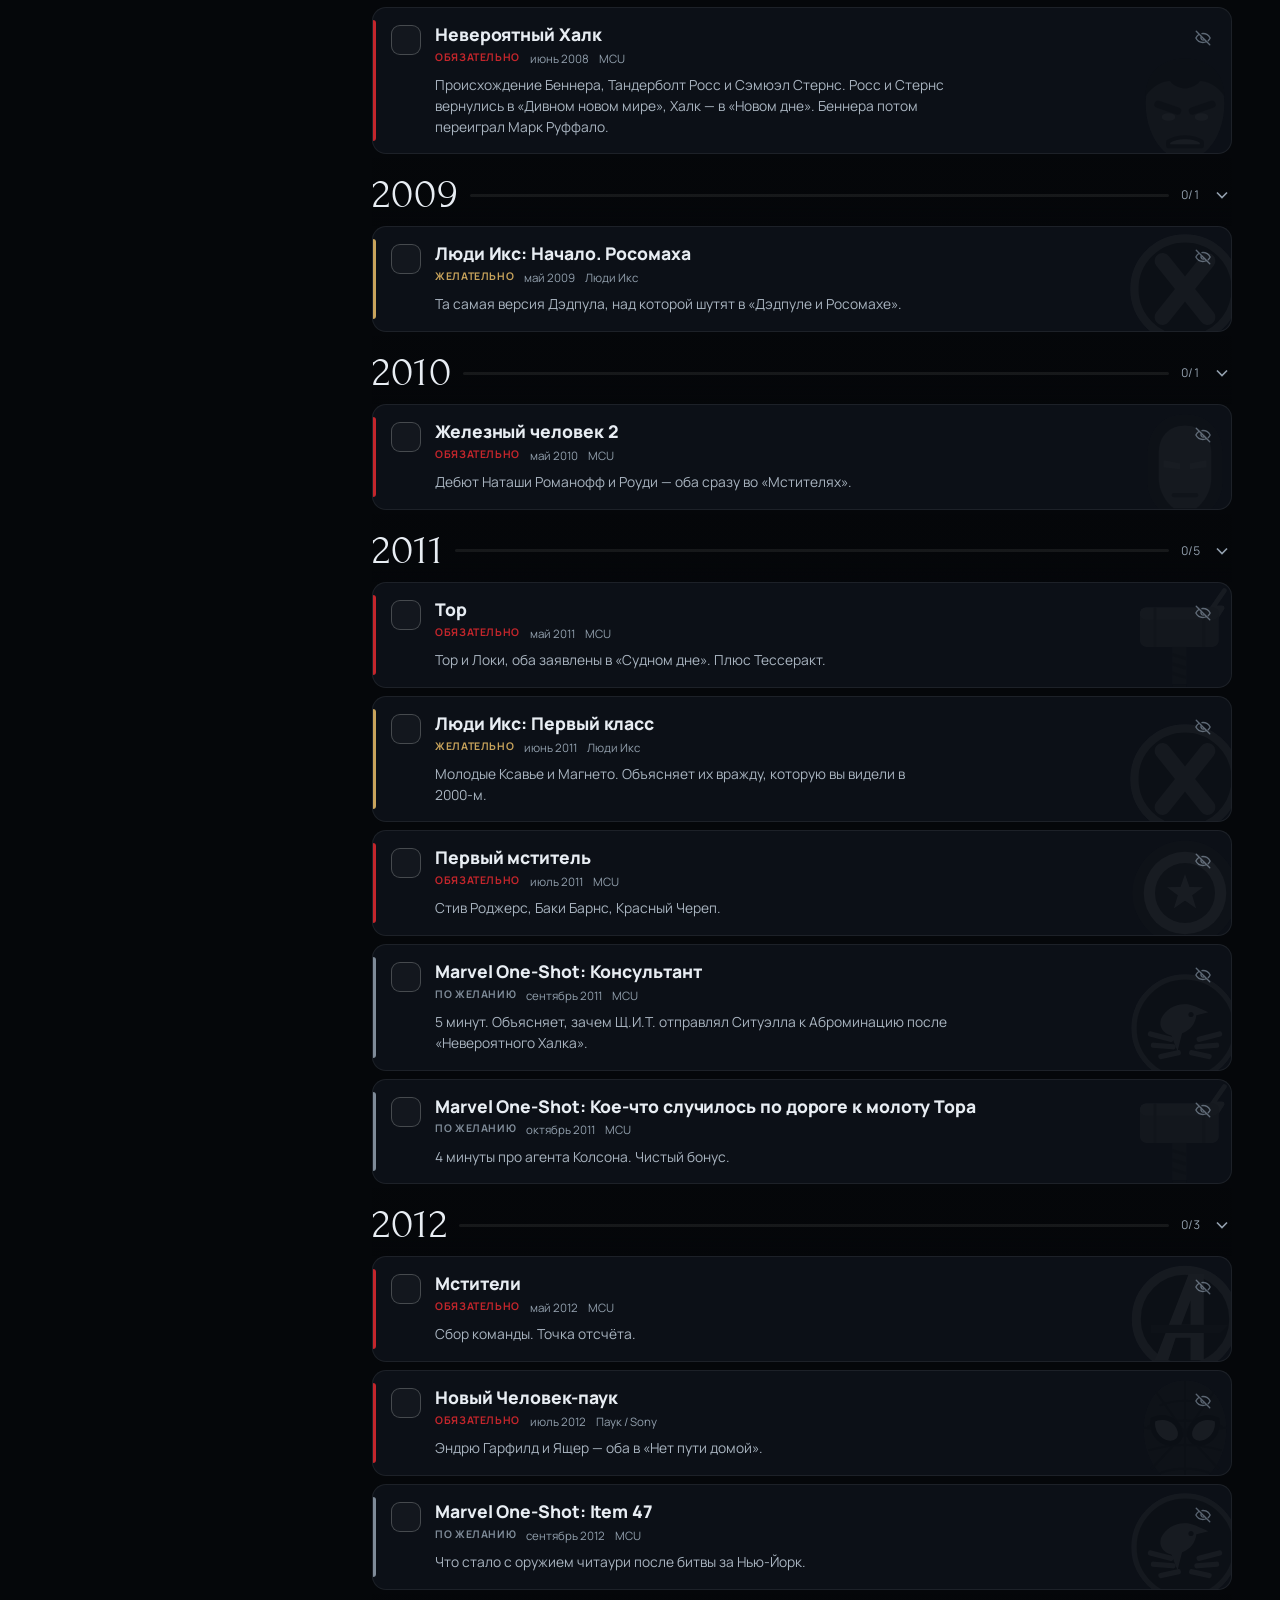
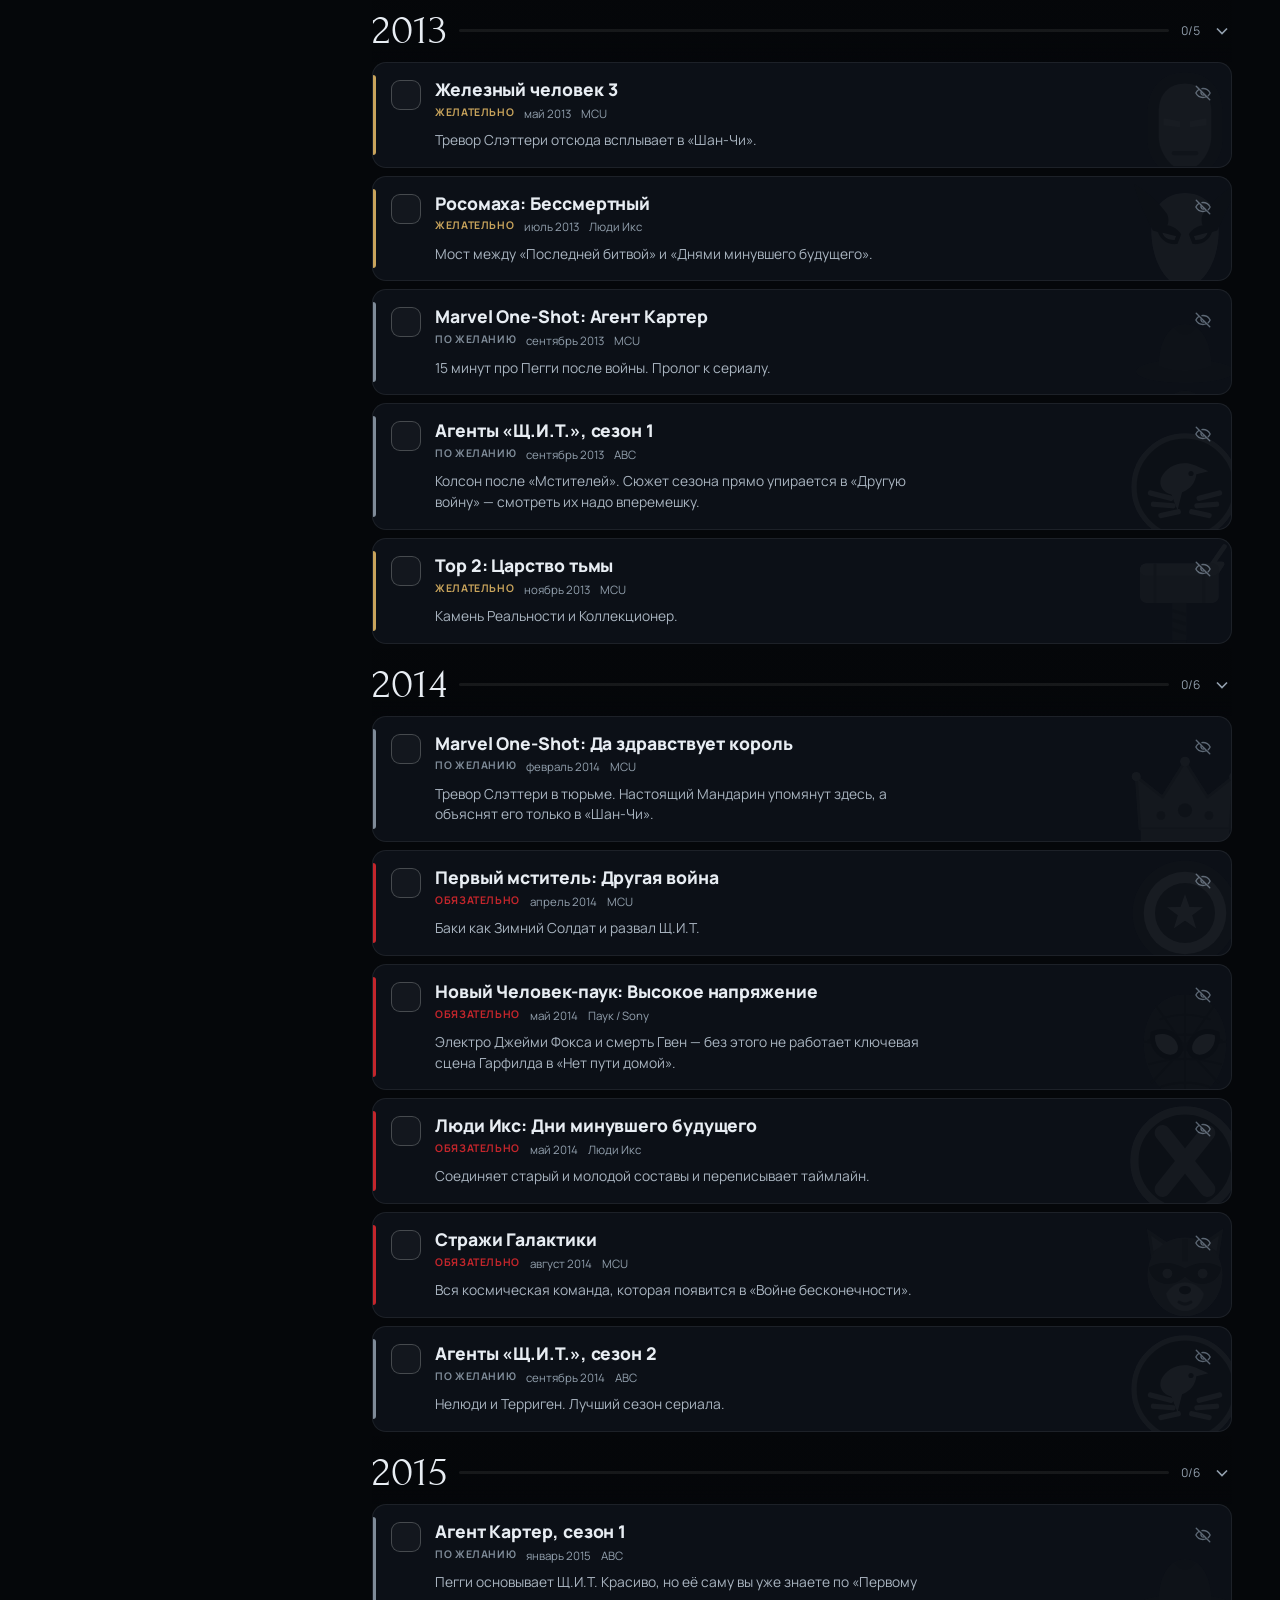
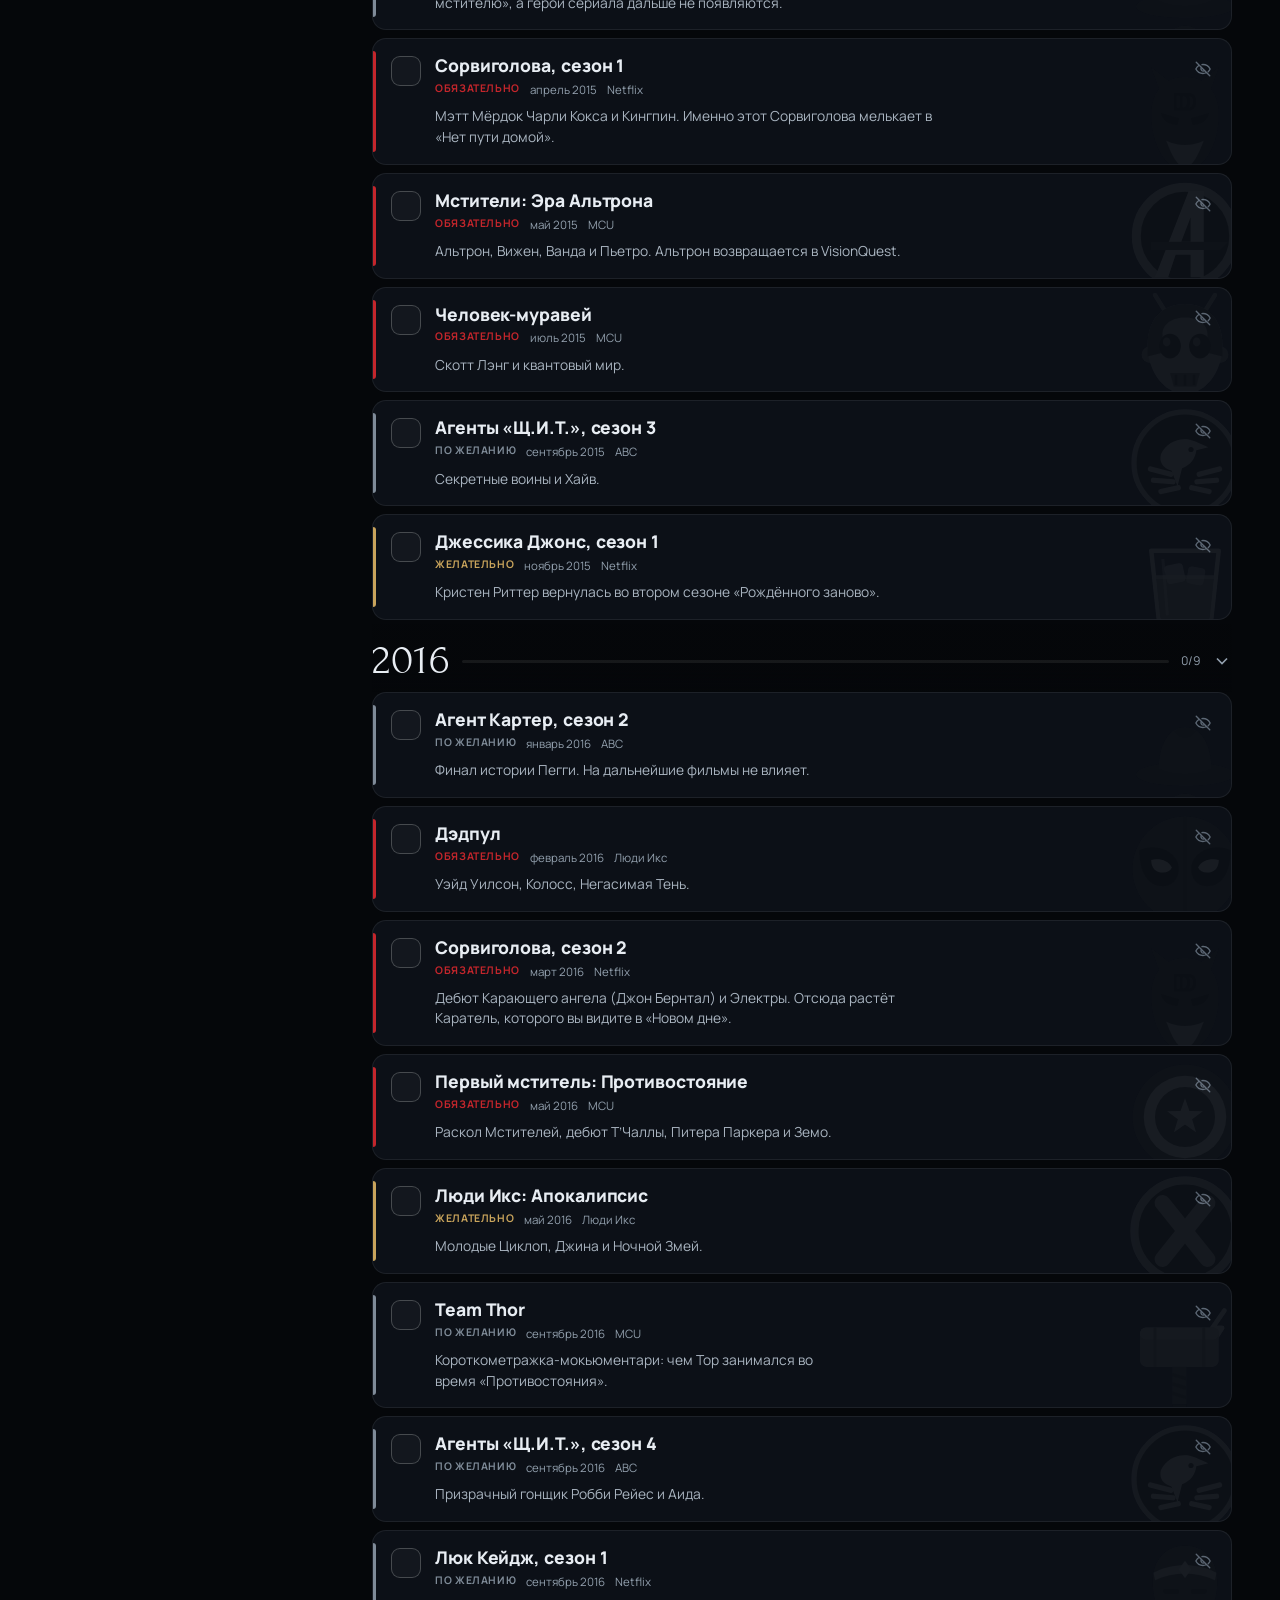
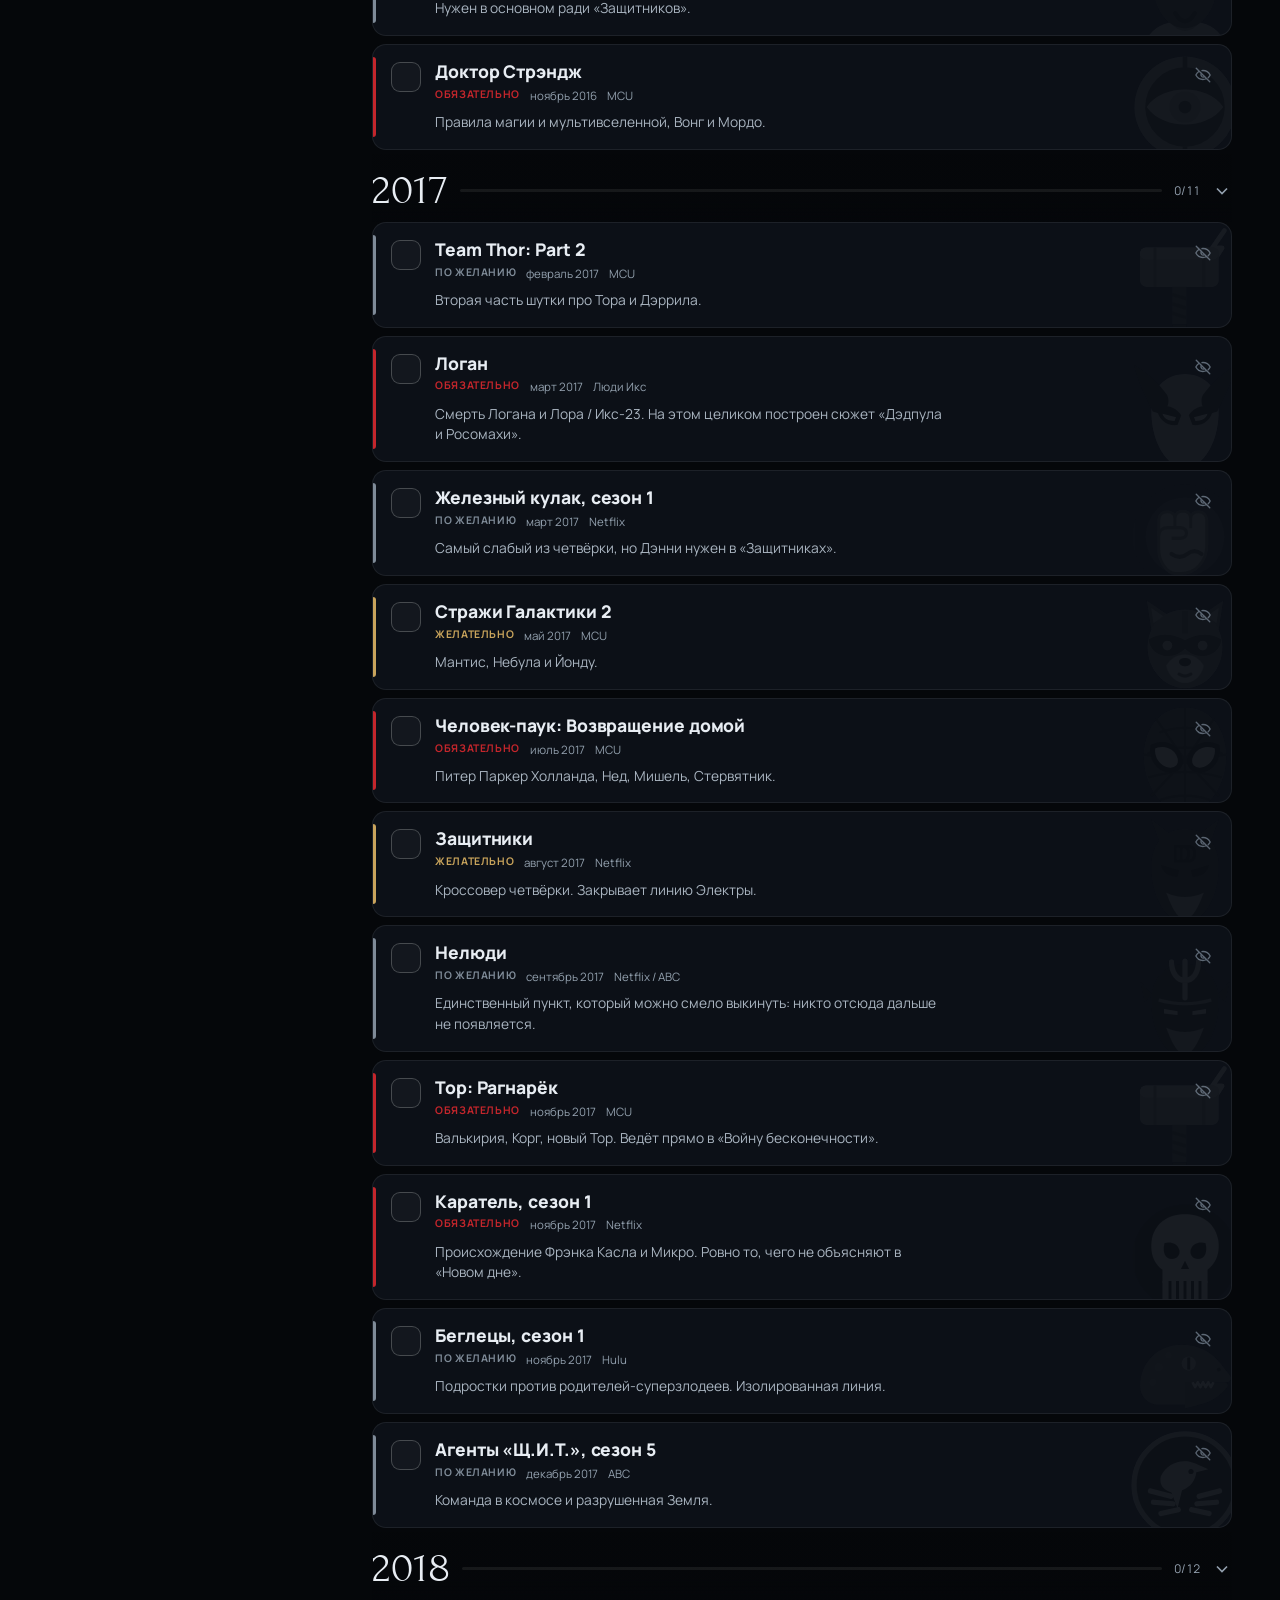
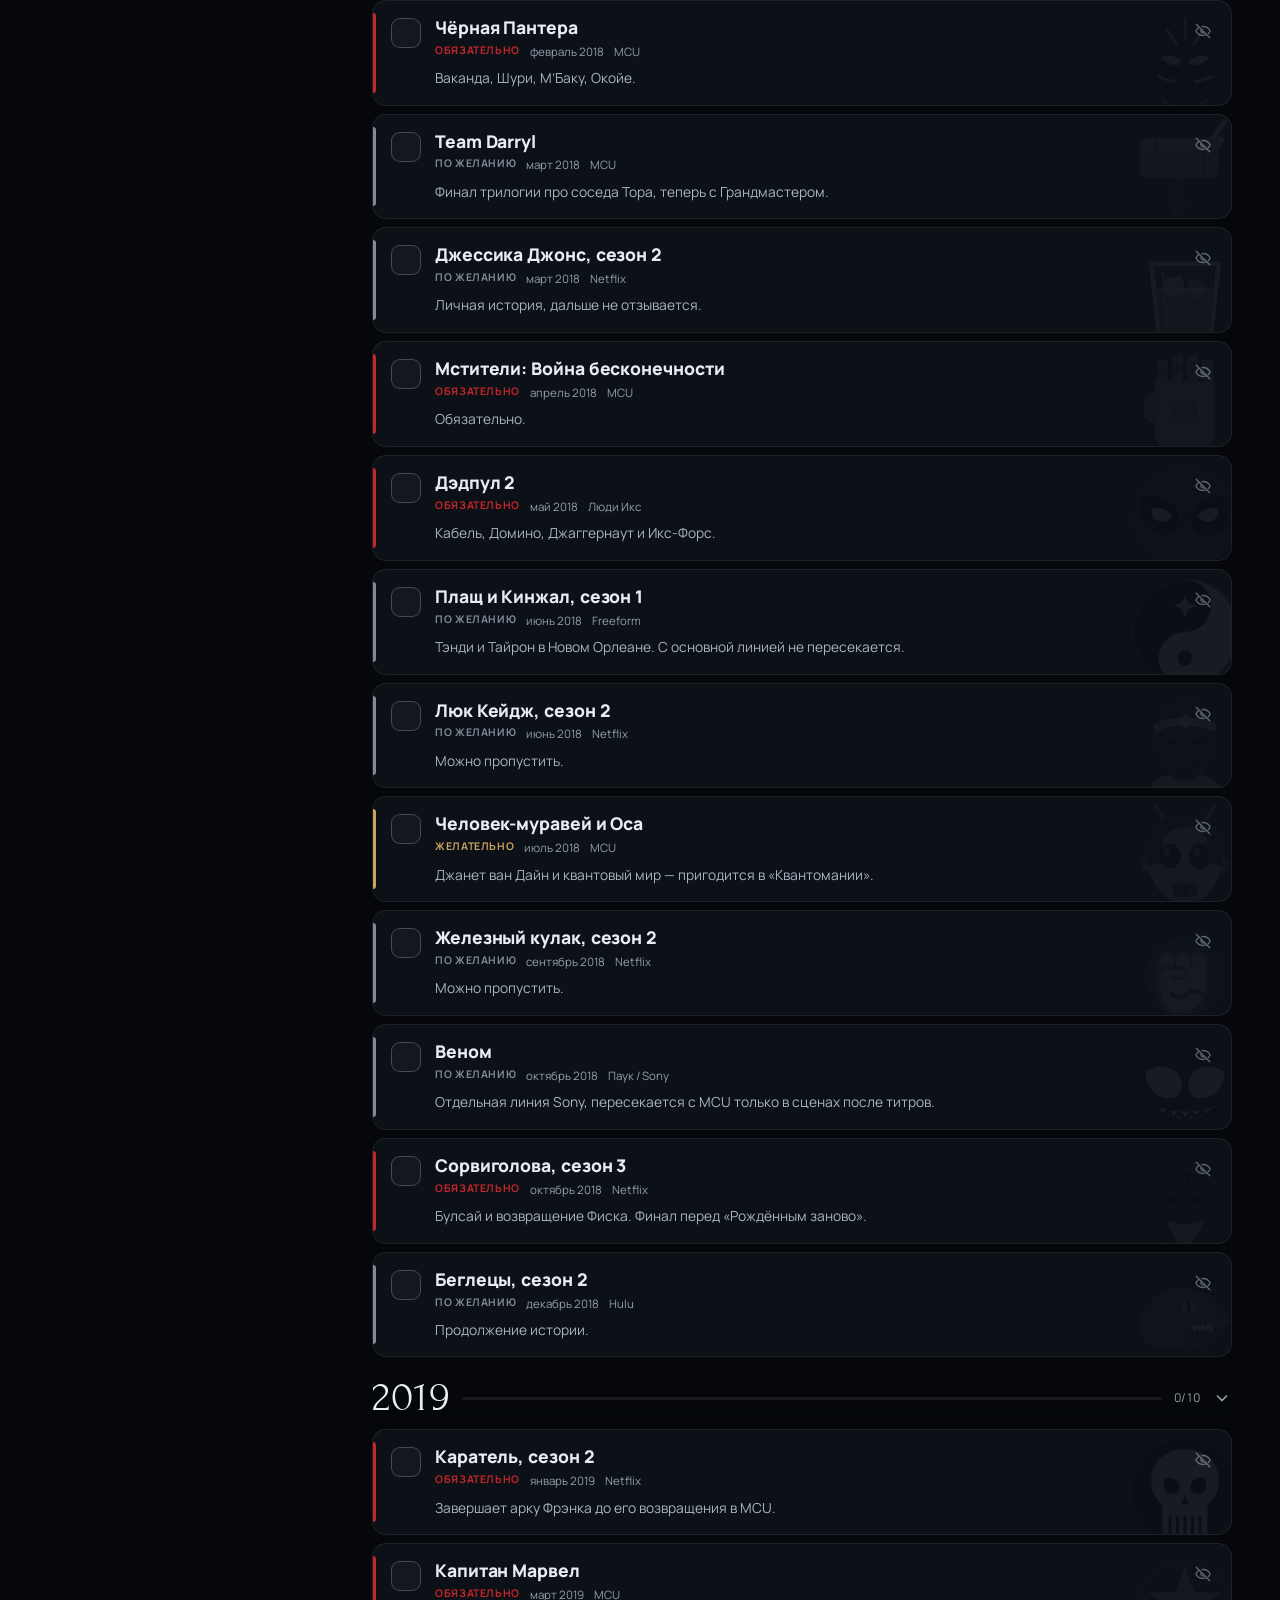
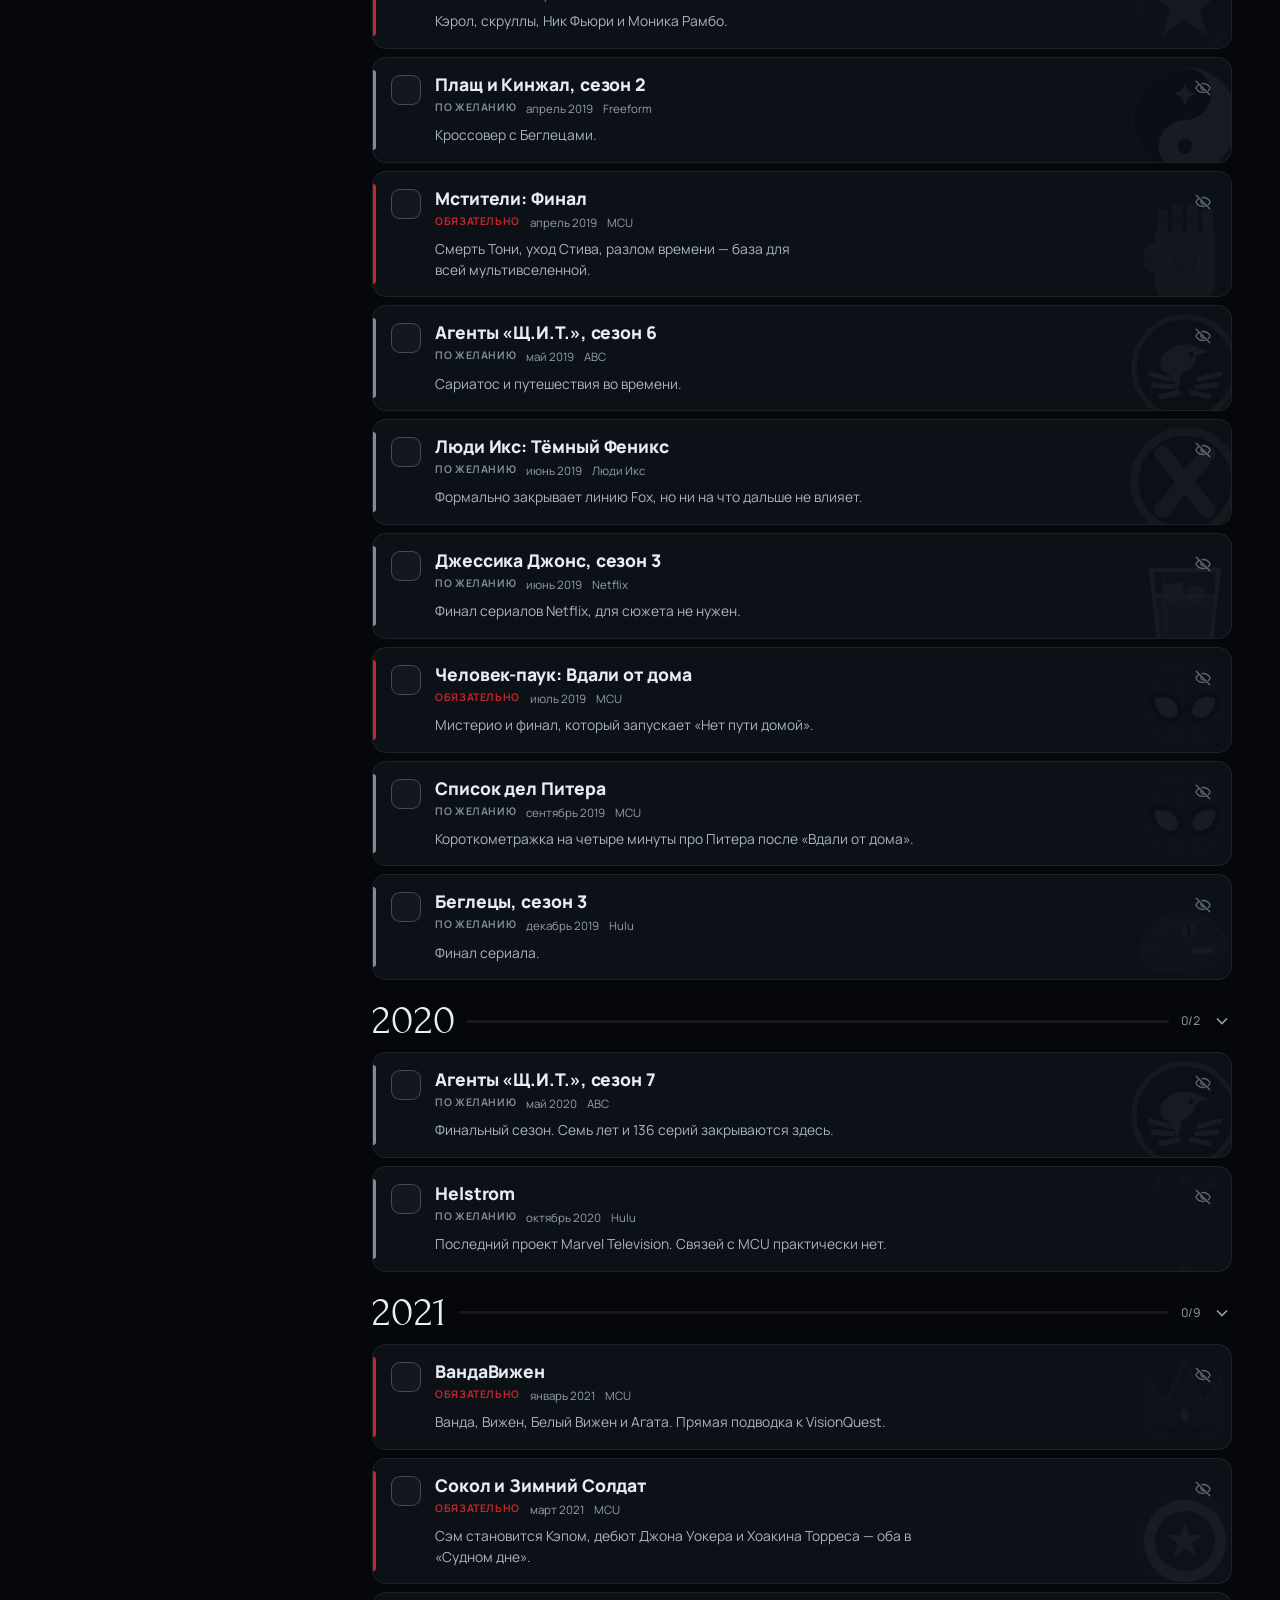
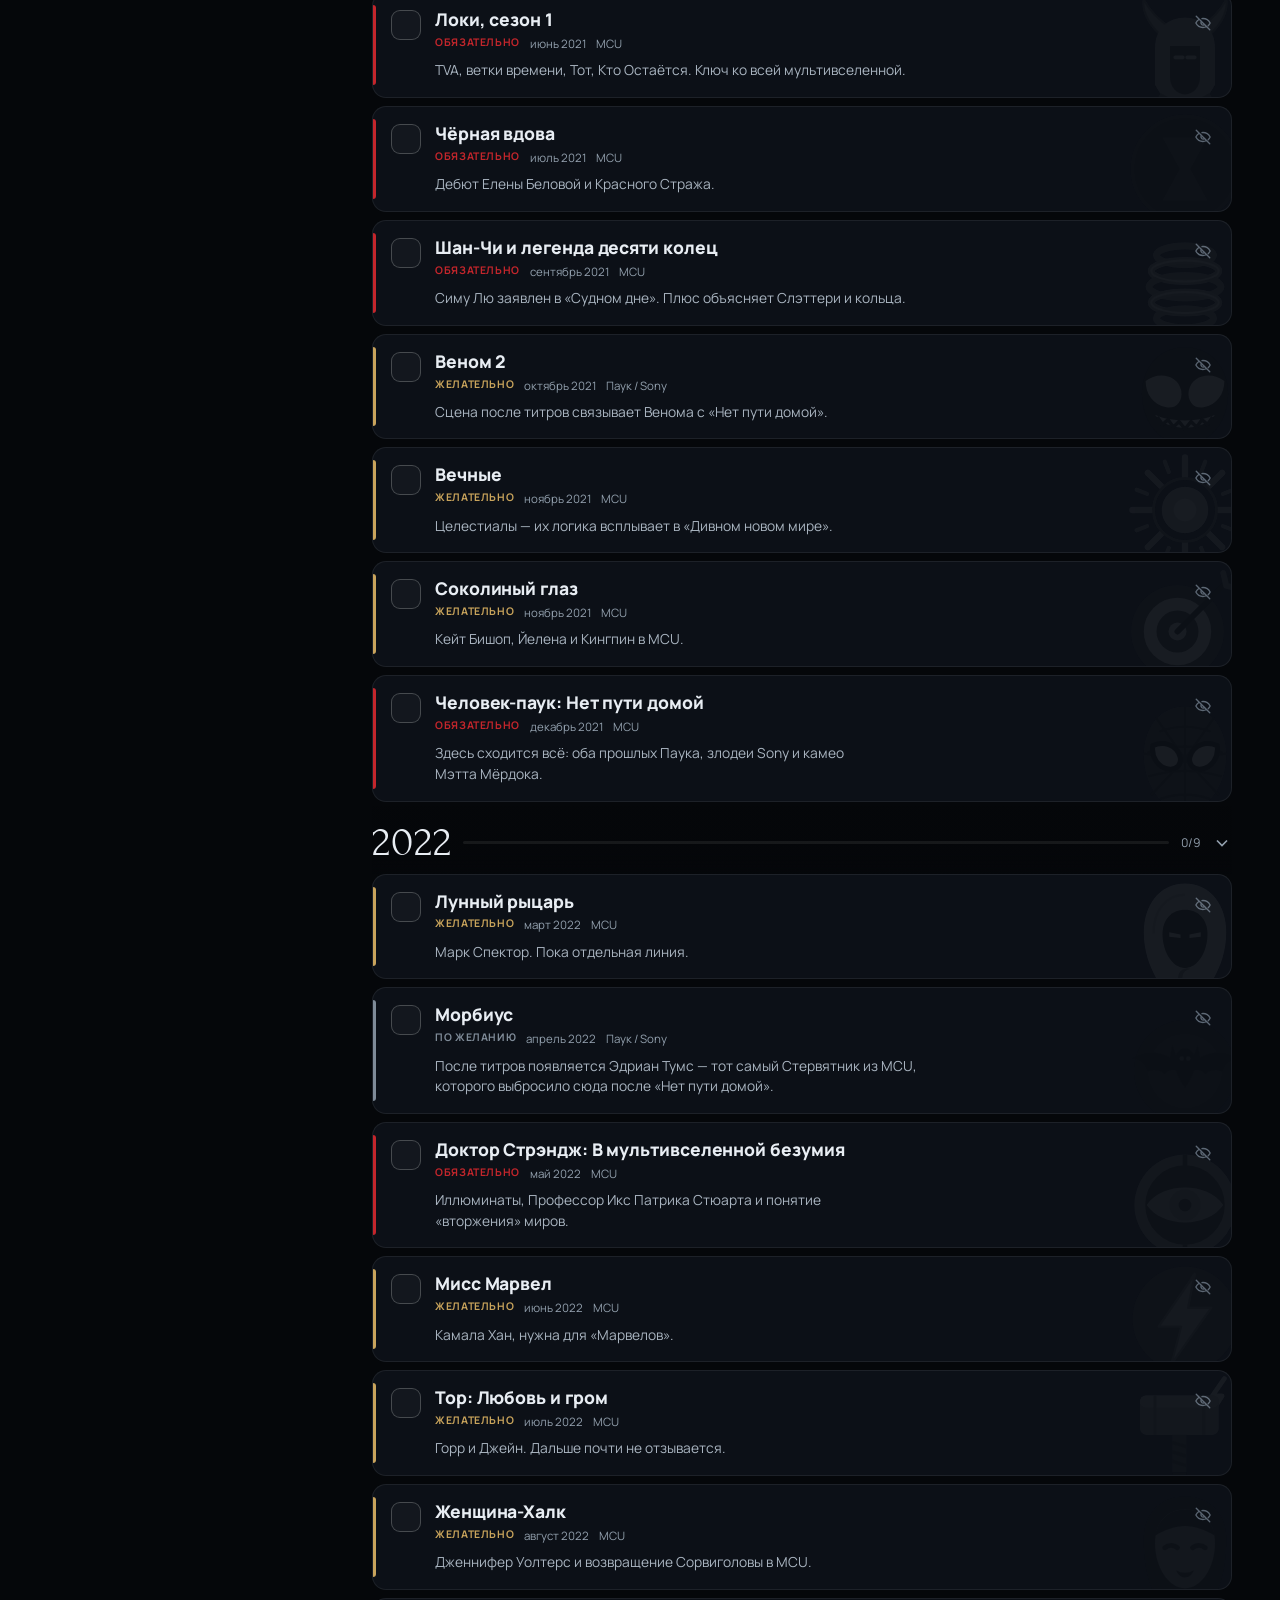
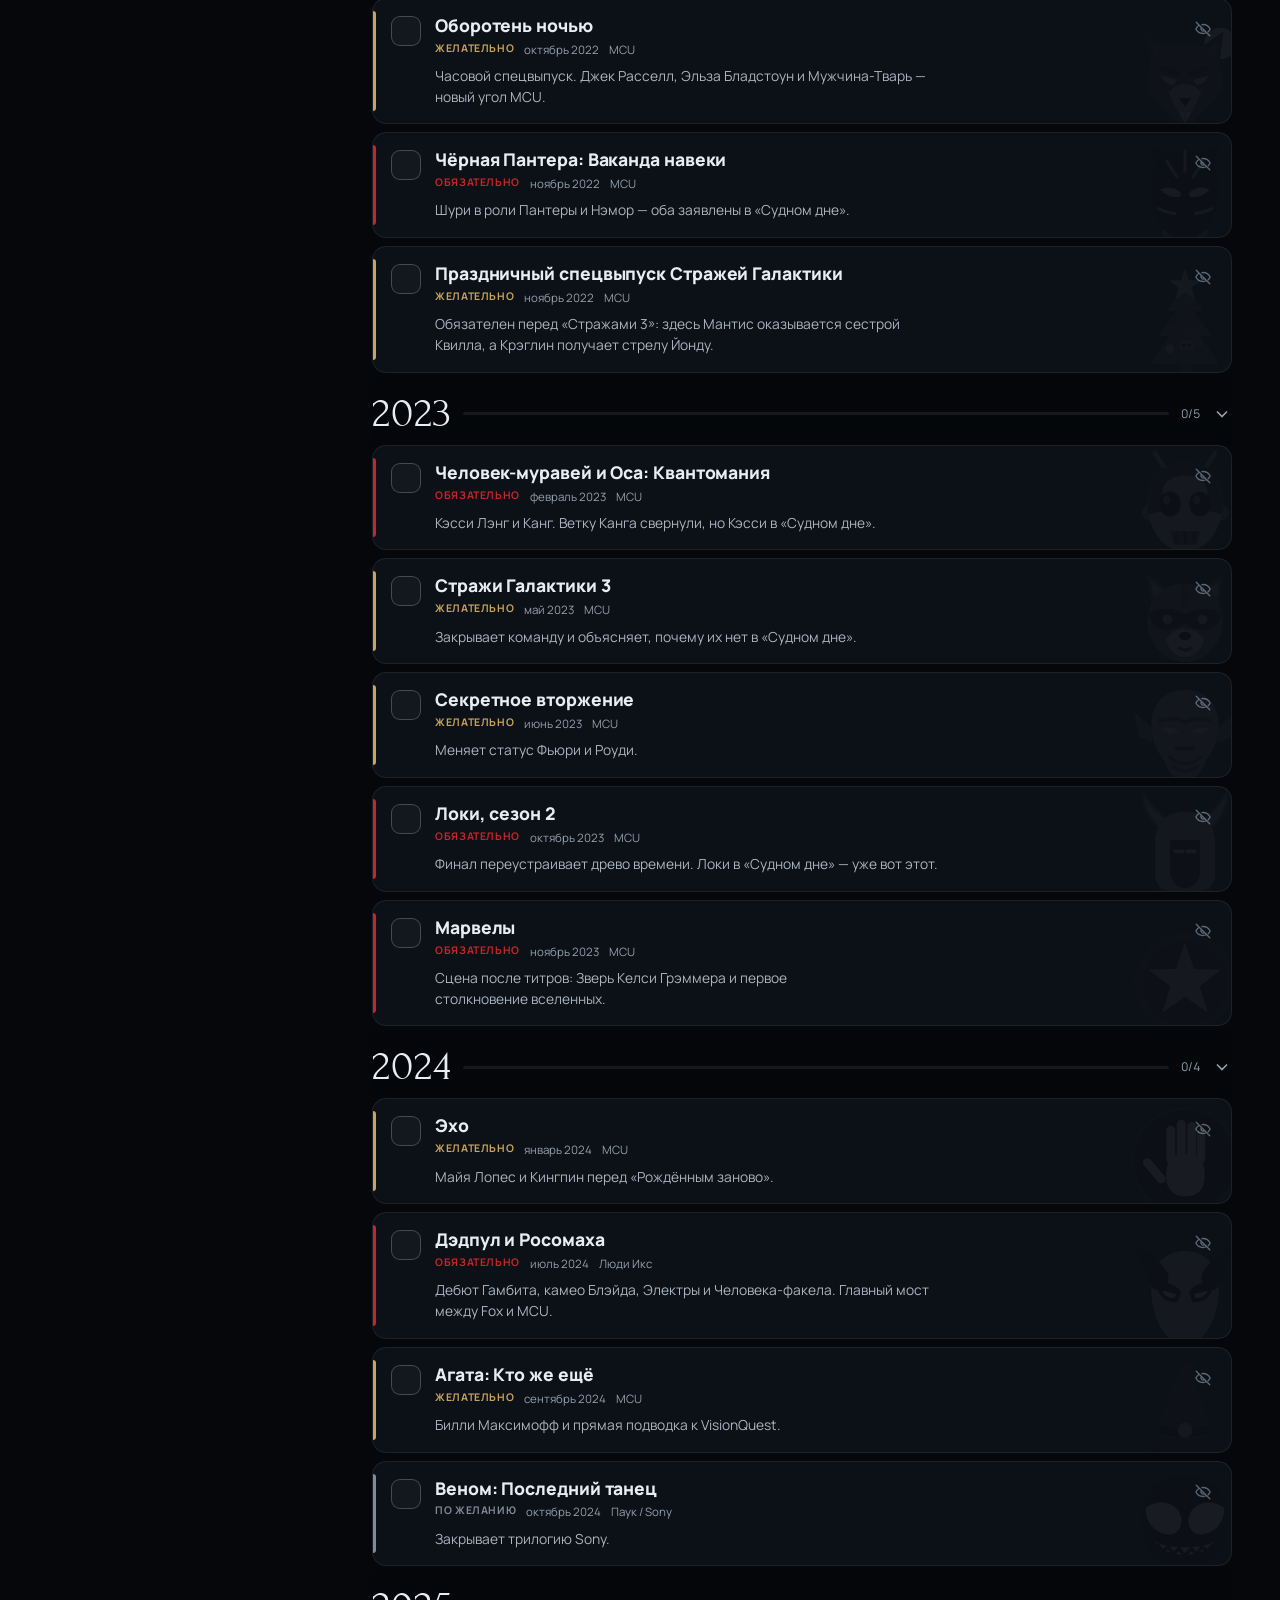
==== commit aa77dda3: "Serious cinematic restyle: serif headings, antique gold, atmospheric art - Forum serif for headings," ====
--- a/index.html
+++ b/index.html
@@ -17,16 +17,14 @@
 <link rel="manifest" href="site.webmanifest">
 <link rel="preconnect" href="https://fonts.googleapis.com">
 <link rel="preconnect" href="https://fonts.gstatic.com" crossorigin>
-<link href="https://fonts.googleapis.com/css2?family=Unbounded:wght@500;700;900&family=Manrope:wght@400;500;600;700;800&family=JetBrains+Mono:wght@400;500;700&display=swap" rel="stylesheet">
+<link href="https://fonts.googleapis.com/css2?family=Forum&family=Manrope:wght@400;500;600;700;800&family=Unbounded:wght@300;400&family=JetBrains+Mono:wght@400;500&display=swap" rel="stylesheet">
 <link rel="stylesheet" href="styles.css">
 </head>
 <body>
 
 <div class="bg" aria-hidden="true">
-  <div class="bg-grid"></div>
   <div class="bg-glow g-red"></div>
   <div class="bg-glow g-green"></div>
-  <div class="bg-scan"></div>
 </div>
 
 <div class="backdrop" aria-hidden="true">
@@ -60,7 +58,6 @@
   <!-- Боковая панель (десктоп и iPad в альбомной ориентации) -->
   <aside class="side" aria-label="Прогресс и фильтры">
     <a class="brand" href="#top">
-      <svg class="ic brand-ic" viewBox="0 0 32 32" aria-hidden="true"><use href="#i-doom"/></svg>
       <span><b>Судный день</b><small>хронология Marvel</small></span>
     </a>
     <div class="side-stats" data-stats></div>
@@ -83,8 +80,7 @@
     <header class="hero">
       <div class="hero-top">
         <a class="brand brand-m" href="#top">
-          <svg class="ic brand-ic" viewBox="0 0 32 32" aria-hidden="true"><use href="#i-doom"/></svg>
-          <span><b>Судный день</b><small>хронология Marvel</small></span>
+              <span><b>Судный день</b><small>хронология Marvel</small></span>
         </a>
         <button class="sync-chip sync-chip-m" type="button" data-act="sync" aria-label="Синхронизация">
           <span class="sync-dot" data-sync-dot></span>
@@ -92,7 +88,7 @@
         </button>
       </div>
 
-      <p class="eyebrow"><span class="blink">●</span> Протокол «Судный день» · порядок по датам выхода</p>
+      <p class="eyebrow">Хронология Marvel · порядок по датам выхода</p>
       <h1 class="title"><span class="t1">Дорога к</span> <span class="t2">Судному дню</span></h1>
       <p class="lead">Чтобы ни один персонаж не появился из&nbsp;ниоткуда. Каждый пункт объясняет, зачем он нужен. Отметьте просмотренное и оцените — оценки ставятся героями, а не цифрами.</p>
 
@@ -151,8 +147,6 @@
     <div id="list" class="list" aria-live="polite"></div>
 
     <section class="final">
-      <div class="final-doom" aria-hidden="true">DOOM</div>
-      <svg class="ic final-ic" viewBox="0 0 32 32" aria-hidden="true"><use href="#i-doom"/></svg>
       <div>
         <div class="final-k">Финальная точка · 18 декабря 2026</div>
         <h2 class="final-t">Мстители: Судный день</h2>
@@ -167,7 +161,7 @@
         <span><i class="lg lg-opt"></i>По желанию</span>
       </div>
       <p>«Сорвиголова» (2003), «Электра», «Блэйд» и «Фантастическая четвёрка» 2005–2007 годов к&nbsp;MCU не&nbsp;относятся — они в&nbsp;списке потому, что их герои делают камео в&nbsp;«Дэдпуле и&nbsp;Росомахе».</p>
-      <p>Кадры из тизера «Мстители: Судный день» © Marvel Studios. Фанатский некоммерческий проект.</p>
+      <p>Кадры из тизера «Мстители: Судный день» © Marvel Studios. Атмосферные арты — фан-арт с Pinterest, права у авторов. Фанатский некоммерческий проект.</p>
       <p class="foot-actions">
         <button type="button" class="link" data-act="intro">▶ Заставка</button>
         <button type="button" class="link" data-act="sync">☁ Синхронизация</button>
--- a/styles.css
+++ b/styles.css
@@ -6,13 +6,15 @@
   --panel:rgba(15,20,27,.78); --panel-solid:#0f141b; --panel-2:rgba(22,29,38,.9);
   --line:rgba(255,255,255,.07); --line-2:rgba(255,255,255,.13); --line-3:rgba(255,255,255,.22);
   --text:#e8edf3; --muted:#93a0ae; --dim:#5d6875;
-  --red:#e62429; --red-2:#ff4f55; --gold:#f2b33d; --steel:#7f8b98;
-  --green:#36e48c; --green-2:#9dffc8; --green-d:#123d22;
+  --red:#c4262c; --red-2:#e2484d; --gold:#c9a45c; --gold-2:#e6cf9c; --steel:#7f8b98;
+  --green:#46c483; --green-2:#a6ecc6; --green-d:#123d22;
   --c-must:var(--red); --c-nice:var(--gold); --c-opt:var(--steel);
 
-  --f-display:'Unbounded','Arial Black',Impact,sans-serif;
+  --f-display:'Forum','Times New Roman',Georgia,serif;
+  --f-clock:'Unbounded','Manrope',system-ui,sans-serif;
+  --f-code:'JetBrains Mono',ui-monospace,'SF Mono',Menlo,Consolas,monospace;
   --f-body:'Manrope',system-ui,-apple-system,'Segoe UI',Roboto,sans-serif;
-  --f-mono:'JetBrains Mono',ui-monospace,'SF Mono',Menlo,Consolas,monospace;
+  --f-mono:'Manrope',system-ui,-apple-system,'Segoe UI',Roboto,sans-serif;  /* служебные подписи */
 
   --r-s:8px; --r:14px; --r-l:20px;
   --gutter:16px;
@@ -25,7 +27,7 @@
   color-scheme:dark;
 }
 *,*::before,*::after{box-sizing:border-box}
-html{-webkit-text-size-adjust:100%;text-size-adjust:100%;scroll-behavior:smooth;
+html{font-synthesis:none;-webkit-text-size-adjust:100%;text-size-adjust:100%;scroll-behavior:smooth;
   scroll-padding-top:calc(var(--tb-h) + 12px)}
 html,body{margin:0;padding:0}
 body{background:var(--bg);color:var(--text);font-family:var(--f-body);font-size:15px;line-height:1.5;
@@ -38,7 +40,7 @@
 :focus-visible{outline:2px solid var(--green);outline-offset:2px;border-radius:6px}
 ::selection{background:rgba(54,228,140,.35)}
 [hidden]{display:none!important}
-.mono{font-family:var(--f-mono);letter-spacing:.04em}
+.mono{font-family:var(--f-code);letter-spacing:.04em}
 
 /* Русские переносы и аккуратная типографика */
 .lead,.c-why,.final p,.foot p,.sheet p,.next-why{hyphens:auto;-webkit-hyphens:auto;text-wrap:pretty;overflow-wrap:break-word}
@@ -48,11 +50,6 @@
 /* ---------- Фон ---------- */
 .bg{position:fixed;inset:0;z-index:-1;overflow:hidden;pointer-events:none;background:
   radial-gradient(120% 80% at 50% -10%,#0d141b 0%,var(--bg) 60%)}
-.bg-grid{position:absolute;inset:-2px;opacity:.55;
-  background-image:linear-gradient(var(--line) 1px,transparent 1px),linear-gradient(90deg,var(--line) 1px,transparent 1px);
-  background-size:44px 44px;
-  -webkit-mask-image:radial-gradient(90% 70% at 50% 20%,#000 20%,transparent 75%);
-          mask-image:radial-gradient(90% 70% at 50% 20%,#000 20%,transparent 75%)}
 .bg-glow{position:absolute;width:70vmax;height:70vmax;border-radius:50%;opacity:.5;will-change:transform}
 .g-red{left:-25vmax;top:-30vmax;background:radial-gradient(closest-side,rgba(230,36,41,.22),transparent);
   animation:drift1 26s var(--ease-io) infinite alternate}
@@ -60,8 +57,6 @@
   animation:drift2 32s var(--ease-io) infinite alternate}
 @keyframes drift1{to{transform:translate(12vmax,10vmax)}}
 @keyframes drift2{to{transform:translate(-14vmax,-8vmax)}}
-.bg-scan{position:absolute;inset:0;opacity:.35;
-  background:repeating-linear-gradient(0deg,rgba(255,255,255,.018) 0 1px,transparent 1px 3px)}
 
 /* ---------- Видео-фон шапки ---------- */
 .backdrop{position:absolute;left:0;right:0;top:0;height:min(92vh,880px);z-index:0;overflow:hidden;pointer-events:none;
@@ -93,22 +88,20 @@
 
 /* ---------- Бренд ---------- */
 .brand{display:inline-flex;align-items:center;gap:10px;color:var(--text);text-decoration:none}
-.brand-ic{width:34px;height:34px;filter:drop-shadow(0 0 10px rgba(54,228,140,.35))}
-.brand b{display:block;font-family:var(--f-display);font-weight:700;font-size:14px;letter-spacing:.04em;text-transform:uppercase;line-height:1.1}
-.brand small{display:block;font-family:var(--f-mono);font-size:10px;letter-spacing:.16em;text-transform:uppercase;color:var(--muted)}
+.brand b{display:block;font-family:var(--f-display);font-weight:400;font-size:19px;letter-spacing:.08em;text-transform:uppercase;line-height:1.1}
+.brand small{display:block;font-family:var(--f-mono);font-weight:600;font-size:9.5px;letter-spacing:.24em;text-transform:uppercase;color:var(--muted)}
 
 /* ---------- Hero ---------- */
 .hero{padding:calc(14px + var(--safe-t)) 0 18px;position:relative}
 .hero-top{display:flex;align-items:center;justify-content:space-between;gap:12px;margin-bottom:clamp(170px,36vh,320px)}
-.eyebrow{font-family:var(--f-mono);font-size:11px;letter-spacing:.18em;text-transform:uppercase;color:var(--green);margin-bottom:12px;text-shadow:0 0 12px rgba(0,0,0,.9)}
-.blink{animation:blink 1.6s steps(2,start) infinite;margin-right:4px}
+.eyebrow{font-family:var(--f-mono);font-weight:600;font-size:11px;letter-spacing:.26em;text-transform:uppercase;color:var(--gold);margin-bottom:12px;text-shadow:0 0 12px rgba(0,0,0,.9)}
 @keyframes blink{to{visibility:hidden}}
-.title{font-family:var(--f-display);font-weight:900;text-transform:uppercase;line-height:.95;letter-spacing:-.01em;
-  font-size:clamp(30px,8.6vw,76px);margin-bottom:16px}
-.title .t1{display:block;font-weight:500;font-size:.42em;letter-spacing:.2em;color:var(--muted);margin-bottom:.3em}
-.title .t2{display:block;background:linear-gradient(100deg,#9ba6b1 0%,#f4f7fa 22%,#8f99a3 38%,#e9eef3 52%,#36e48c 64%,#d7dde3 76%,#8f99a3 100%);
+.title{font-family:var(--f-display);font-weight:400;text-transform:uppercase;line-height:.92;letter-spacing:.02em;
+  font-size:clamp(34px,11.2vw,100px);margin-bottom:18px}
+.title .t1{display:block;font-family:var(--f-mono);font-weight:600;font-size:max(12px,.2em);letter-spacing:.42em;color:#c3cbd3;margin-bottom:.7em}
+.title .t2{display:block;background:linear-gradient(100deg,#a7adb3 0%,#f5f2ea 22%,#a9a294 40%,#f1e7cf 56%,#c9a45c 70%,#ece8de 84%,#a7adb3 100%);
   background-size:250% 100%;-webkit-background-clip:text;background-clip:text;color:transparent;
-  animation:metal 9s linear infinite;filter:drop-shadow(0 2px 18px rgba(54,228,140,.18))}
+  animation:metal 14s linear infinite;filter:drop-shadow(0 2px 14px rgba(0,0,0,.6))}
 @keyframes metal{from{background-position:120% 0}to{background-position:-130% 0}}
 .lead{color:#b4bfcb;font-size:15px;max-width:60ch;margin-bottom:22px;text-shadow:0 1px 12px rgba(0,0,0,.8)}
 
@@ -134,18 +127,18 @@
 .clock-fog{position:absolute;inset:auto 0 0 0;height:55%;background:linear-gradient(0deg,rgba(3,6,4,.95),rgba(3,6,4,.55) 45%,transparent)}
 .clock-body{position:relative;text-align:center;padding:24px 12px;width:100%;margin-top:auto;padding-bottom:clamp(18px,4vw,34px)}
 .clock{align-content:end}
-.clock-k{font-family:var(--f-display);font-weight:700;text-transform:uppercase;letter-spacing:.32em;padding-left:.32em;
-  font-size:clamp(11px,3vw,20px);color:#f2f6f2;text-shadow:0 2px 18px rgba(0,0,0,.9),0 0 30px rgba(120,255,160,.25);margin-bottom:.9em}
+.clock-k{font-family:var(--f-display);font-weight:400;text-transform:uppercase;letter-spacing:.3em;padding-left:.3em;
+  font-size:clamp(13px,3.4vw,24px);color:#f2f6f2;text-shadow:0 2px 18px rgba(0,0,0,.9),0 0 30px rgba(120,255,160,.25);margin-bottom:.9em}
 .clock-cells{display:flex;justify-content:center;align-items:flex-start;gap:.22em;font-size:40px}
-.clock-cells i{font-style:normal;font-family:var(--f-display);font-weight:400;font-size:.9em;line-height:1.05;color:#e9f2ea;opacity:.8}
+.clock-cells i{font-style:normal;font-family:var(--f-clock);font-weight:300;font-size:.9em;line-height:1.05;color:#e9f2ea;opacity:.8}
 .cc{display:flex;flex-direction:column;align-items:center;min-width:0}
-.cc b{font-family:var(--f-display);font-weight:400;font-variant-numeric:tabular-nums;letter-spacing:.14em;padding-left:.14em;
+.cc b{font-family:var(--f-clock);font-weight:300;font-variant-numeric:tabular-nums;letter-spacing:.14em;padding-left:.14em;
   font-size:1em;line-height:1;color:#fff;text-shadow:0 2px 24px rgba(0,0,0,.85),0 0 22px rgba(160,255,190,.25)}
 .cc span{font-family:var(--f-mono);font-weight:700;font-size:clamp(7.5px,2vw,11px);letter-spacing:.22em;padding-left:.22em;text-transform:uppercase;color:#cfd8d1;margin-top:.9em;white-space:nowrap}
 .cd-s b{color:#c8ffd8;text-shadow:0 0 22px rgba(54,228,140,.6),0 2px 20px rgba(0,0,0,.8)}
 .cd-s b.tick{animation:tick .5s var(--ease-out)}
 @keyframes tick{from{opacity:.4;filter:blur(2px)}}
-.clock-date{font-family:var(--f-mono);font-size:clamp(10px,2.6vw,12px);letter-spacing:.2em;text-transform:uppercase;color:var(--green);margin-top:1.2em;text-shadow:0 1px 10px #000}
+.clock-date{font-family:var(--f-mono);font-size:clamp(10px,2.6vw,12px);letter-spacing:.24em;font-weight:600;text-transform:uppercase;color:var(--gold-2);margin-top:1.2em;text-shadow:0 1px 10px #000}
 .clock-btn{position:absolute;top:10px;right:10px;width:38px;height:38px;border-radius:11px;display:grid;place-items:center;
   background:rgba(0,0,0,.45);border:1px solid rgba(255,255,255,.14);color:#dfe8e1;-webkit-backdrop-filter:blur(6px);backdrop-filter:blur(6px);transition:background .2s}
 @media (hover:hover){.clock-btn:hover{background:rgba(0,0,0,.7)}}
@@ -170,33 +163,30 @@
 .ring circle{fill:none;stroke-width:7}
 .ring .rt{stroke:rgba(255,255,255,.07)}
 .ring .rv{stroke:url(#ringGrad);stroke:var(--green);stroke-linecap:round;transition:stroke-dashoffset 1s var(--ease-out);
-  filter:drop-shadow(0 0 6px rgba(54,228,140,.6))}
+}
 .ring .rm{stroke:var(--red);stroke-width:3;stroke-linecap:round;transition:stroke-dashoffset 1s var(--ease-out)}
 .ring-c{position:absolute;inset:0;display:grid;place-items:center;text-align:center}
-.ring-c b{font-family:var(--f-display);font-size:19px;font-weight:700;line-height:1}
+.ring-c b{font-family:var(--f-mono);font-size:19px;font-weight:700;line-height:1}
 .ring-c small{display:block;font-family:var(--f-mono);font-size:9px;color:var(--muted);letter-spacing:.1em;margin-top:2px}
 .st-list{display:grid;grid-template-columns:1fr 1fr;gap:10px 14px;min-width:0}
 .st{min-width:0}
 .st span{display:block;font-family:var(--f-mono);font-size:9.5px;letter-spacing:.14em;text-transform:uppercase;color:var(--dim)}
-.st b{font-family:var(--f-display);font-weight:700;font-size:16px;font-variant-numeric:tabular-nums;white-space:nowrap}
+.st b{font-family:var(--f-mono);font-weight:700;font-size:16px;font-variant-numeric:tabular-nums;white-space:nowrap}
 .st b small{font-family:var(--f-body);font-size:12px;color:var(--muted);font-weight:600}
 .st .ic{width:16px;height:16px;vertical-align:-2px;margin-left:4px}
 
 /* Карточка «следующий» */
-.next-card{border:1px solid rgba(54,228,140,.28);border-radius:var(--r);padding:14px;position:relative;overflow:hidden;
-  background:linear-gradient(120deg,rgba(18,61,34,.55),rgba(10,14,19,.85) 60%)}
-.next-card::after{content:"";position:absolute;inset:0;background:linear-gradient(100deg,transparent 30%,rgba(157,255,200,.08) 50%,transparent 70%);
-  transform:translateX(-100%);animation:sweep 5s var(--ease-io) infinite}
-@keyframes sweep{60%,100%{transform:translateX(100%)}}
-.next-k{font-family:var(--f-mono);font-size:10.5px;letter-spacing:.16em;text-transform:uppercase;color:var(--green);margin-bottom:6px}
+.next-card{border:1px solid rgba(201,164,92,.26);border-radius:var(--r);padding:16px;position:relative;overflow:hidden;
+  background:linear-gradient(90deg,rgba(9,12,16,.97) 30%,rgba(9,12,16,.75) 62%,rgba(9,12,16,.35)),url("media/art/doom-mist.jpg") 75% 22%/cover no-repeat,#090c10}
+.next-k{font-family:var(--f-mono);font-weight:600;font-size:10.5px;letter-spacing:.24em;text-transform:uppercase;color:var(--gold);margin-bottom:6px}
 .next-row{display:flex;gap:12px;align-items:center}
 .next-row .ic{width:44px;height:44px;flex:0 0 auto;font-size:36px}
 .next-t{font-family:var(--f-body);font-weight:800;font-size:18px;line-height:1.2}
 .next-d{font-family:var(--f-mono);font-size:11.5px;color:var(--muted);margin-top:2px}
-.next-why{font-size:13.5px;color:var(--muted);margin-top:8px}
+.next-why{font-size:13.5px;color:#a9b3bd;margin-top:8px;max-width:52ch}
 .next-btns{display:flex;gap:8px;margin-top:12px;flex-wrap:wrap;position:relative;z-index:1}
 .next-done{text-align:center;padding:6px 0}
-.next-done b{font-family:var(--f-display);font-size:18px}
+.next-done b{font-family:var(--f-display);font-size:24px;font-weight:400}
 
 /* ---------- Кнопки ---------- */
 .btn{display:inline-flex;align-items:center;justify-content:center;gap:8px;min-height:42px;padding:0 16px;border-radius:12px;
@@ -204,7 +194,7 @@
   transition:background .2s,border-color .2s,transform .15s var(--ease-out)}
 .btn:active{transform:scale(.97)}
 @media (hover:hover){.btn:hover{background:rgba(255,255,255,.07);border-color:var(--line-3)}}
-.btn-primary{background:var(--green);border-color:var(--green);color:#03150a;box-shadow:0 0 24px rgba(54,228,140,.25)}
+.btn-primary{background:var(--green);border-color:var(--green);color:#03150a}
 @media (hover:hover){.btn-primary:hover{background:var(--green-2);border-color:var(--green-2)}}
 .btn-danger{color:var(--red-2);border-color:rgba(230,36,41,.4)}
 .btn-ghost{border-style:dashed;color:var(--muted);width:100%}
@@ -236,7 +226,7 @@
 .search input::placeholder{color:var(--dim)}
 .search input::-webkit-search-cancel-button{-webkit-appearance:none;appearance:none;width:16px;height:16px;cursor:pointer;
   background:no-repeat center/12px url("data:image/svg+xml,%3Csvg xmlns='http://www.w3.org/2000/svg' viewBox='0 0 12 12'%3E%3Cpath d='M1 1l10 10M11 1L1 11' stroke='%2393a0ae' stroke-width='1.8'/%3E%3C/svg%3E")}
-.search kbd{font-family:var(--f-mono);font-size:11px;color:var(--dim);border:1px solid var(--line-2);border-radius:5px;padding:1px 6px}
+.search kbd{font-family:var(--f-code);font-size:11px;color:var(--dim);border:1px solid var(--line-2);border-radius:5px;padding:1px 6px}
 @media (hover:none){.search kbd{display:none}}
 
 /* Сегментированный переключатель */
@@ -281,9 +271,9 @@
 .year{scroll-margin-top:calc(var(--tb-h) + 4px)}
 .year-h{position:sticky;top:var(--tb-h);z-index:5;display:flex;align-items:center;gap:12px;width:100%;
   padding:16px 0 10px;text-align:left;background:linear-gradient(180deg,rgba(5,7,10,.94) 70%,rgba(5,7,10,0))}
-.year-n{font-family:var(--f-display);font-weight:900;font-size:clamp(26px,6vw,38px);line-height:1;letter-spacing:-.02em;
+.year-n{font-family:var(--f-display);font-weight:400;font-size:clamp(28px,6.4vw,42px);line-height:1;letter-spacing:.02em;
   font-variant-numeric:tabular-nums}
-.year.full .year-n{color:var(--green);text-shadow:0 0 20px rgba(54,228,140,.35)}
+.year.full .year-n{color:var(--gold-2)}
 .year-bar{flex:1;height:3px;border-radius:2px;background:var(--line);position:relative;overflow:hidden}
 .year-bar i{position:absolute;inset:0 auto 0 0;width:var(--p,0%);background:linear-gradient(90deg,var(--green-d),var(--green));
   transition:width .7s var(--ease-out)}
@@ -305,7 +295,7 @@
 @media (hover:hover){.card:hover{border-color:var(--line-2);background:var(--panel-2)}}
 .card .wm{position:absolute;right:-14px;bottom:-18px;width:120px;height:120px;font-size:96px;line-height:120px;text-align:center;
   opacity:.05;filter:grayscale(1);pointer-events:none;transition:opacity .4s,filter .4s,transform .6s var(--ease-out)}
-.card.done .wm{opacity:.14;filter:none;transform:rotate(-8deg)}
+.card.done .wm{opacity:.1;filter:none}
 
 .chk{width:30px;height:30px;margin-top:1px;border-radius:9px;border:1.5px solid var(--line-3);display:grid;place-items:center;
   background:rgba(255,255,255,.03);transition:background .2s,border-color .2s,transform .2s var(--ease-out);position:relative}
@@ -314,7 +304,7 @@
   stroke-dasharray:24;stroke-dashoffset:24;transition:stroke-dashoffset .3s var(--ease-out) .05s}
 @media (hover:hover){.chk:hover{border-color:var(--green)}}
 .chk:active{transform:scale(.88)}
-.card.done .chk{background:var(--green);border-color:var(--green);box-shadow:0 0 16px rgba(54,228,140,.45)}
+.card.done .chk{background:var(--green);border-color:var(--green)}
 .card.done .chk svg{stroke-dashoffset:0}
 
 .c-body{min-width:0}
@@ -353,7 +343,7 @@
 @keyframes pop{0%{transform:scale(.4)}60%{transform:scale(1.25)}100%{transform:scale(1)}}
 @media (hover:hover){.rate button:hover{border-color:var(--line-3)}}
 .rate-cap{display:flex;align-items:baseline;gap:8px;flex-wrap:wrap;margin-top:8px;min-height:22px}
-.rate-cap b{font-family:var(--f-display);font-weight:700;font-size:14px;font-variant-numeric:tabular-nums}
+.rate-cap b{font-family:var(--f-mono);font-weight:700;font-size:14px;font-variant-numeric:tabular-nums}
 .rate-cap span{font-size:13px;color:var(--muted);font-style:italic}
 .rate-cap .link{margin-left:auto;font-size:11px;color:var(--dim)}
 .c-date{display:flex;align-items:center;gap:10px;margin-top:8px;font-family:var(--f-mono);font-size:10.5px;letter-spacing:.12em;
@@ -363,14 +353,9 @@
 
 /* Анимация «просмотрено» */
 .card.flash-done::after{content:"";position:absolute;inset:0;pointer-events:none;
-  background:linear-gradient(100deg,transparent 20%,rgba(54,228,140,.28) 50%,transparent 80%);
+  background:linear-gradient(100deg,transparent 25%,rgba(201,164,92,.16) 50%,transparent 75%);
   animation:scanDone .7s var(--ease-out) forwards}
 @keyframes scanDone{from{transform:translateX(-100%)}to{transform:translateX(100%)}}
-.stamp{position:absolute;right:16px;bottom:16px;font-family:var(--f-display);font-weight:900;font-size:11px;letter-spacing:.14em;
-  color:var(--green);border:2px solid var(--green);padding:3px 7px;border-radius:5px;transform:rotate(-8deg);pointer-events:none;
-  opacity:0;text-transform:uppercase}
-.card.flash-done .stamp{animation:stamp 1.4s var(--ease-out) forwards}
-@keyframes stamp{0%{opacity:0;transform:rotate(-8deg) scale(1.8)}15%{opacity:1;transform:rotate(-8deg) scale(1)}75%{opacity:1}100%{opacity:0}}
 .card.flash{animation:flashCard 1.6s var(--ease-out)}
 @keyframes flashCard{0%,30%{border-color:var(--green);box-shadow:0 0 0 3px rgba(54,228,140,.25),0 0 30px rgba(54,228,140,.25)}}
 
@@ -386,24 +371,22 @@
 .reveal .card.in{opacity:1;transform:none;transition:opacity .5s var(--ease-out),transform .5s var(--ease-out),border-color .25s,background .25s}
 
 .empty{text-align:center;padding:48px 16px;color:var(--muted)}
-.empty b{display:block;font-family:var(--f-display);font-size:20px;color:var(--text);margin-bottom:6px}
+.empty b{display:block;font-family:var(--f-display);font-size:24px;color:var(--text);margin-bottom:6px}
 .empty .ic{width:64px;height:64px;margin-bottom:10px}
 
 /* ---------- Финал и подвал ---------- */
-.final{display:flex;gap:16px;align-items:center;margin:28px 0 0;padding:20px;border-radius:var(--r-l);position:relative;overflow:hidden;
-  border:1px solid rgba(54,228,140,.3);background:linear-gradient(135deg,rgba(18,61,34,.7),rgba(8,12,16,.9) 70%)}
-.final::before{content:"";position:absolute;inset:0;background:repeating-linear-gradient(90deg,rgba(54,228,140,.05) 0 1px,transparent 1px 22px)}
-.final>*{position:relative}
-.final-doom{position:absolute!important;right:-2%;top:50%;transform:translateY(-50%);font-family:var(--f-display);font-weight:900;
-  font-size:clamp(90px,26vw,220px);line-height:.8;letter-spacing:-.02em;color:transparent;-webkit-text-stroke:1.5px rgba(54,228,140,.22);
-  pointer-events:none;user-select:none;white-space:nowrap}
-.final{background:radial-gradient(80% 120% at 85% 50%,rgba(242,179,61,.16),transparent 60%),linear-gradient(135deg,rgba(18,61,34,.75),rgba(8,12,16,.92) 70%)}
-.final-ic{width:72px;height:72px;flex:0 0 auto;filter:drop-shadow(0 0 18px rgba(54,228,140,.5));animation:hover 5s ease-in-out infinite}
-@keyframes hover{50%{transform:translateY(-4px)}}
-.final-k{font-family:var(--f-mono);font-size:10.5px;letter-spacing:.16em;text-transform:uppercase;color:var(--green)}
-.final-t{font-family:var(--f-display);font-weight:900;text-transform:uppercase;font-size:clamp(20px,5vw,30px);line-height:1.05;margin:6px 0 8px}
-.final p{font-size:13.5px;color:var(--muted)}
-.foot{margin-top:28px;padding:18px 0 28px;border-top:1px solid var(--line);font-size:12.5px;color:var(--dim)}
+.final{position:relative;overflow:hidden;margin:28px 0 0;border-radius:var(--r-l);border:1px solid rgba(201,164,92,.22);
+  min-height:clamp(260px,42vw,360px);display:flex;align-items:flex-end;padding:22px;
+  background:linear-gradient(180deg,rgba(5,7,10,.05) 20%,rgba(5,7,10,.88) 78%),linear-gradient(90deg,rgba(5,7,10,.9),rgba(5,7,10,.25) 65%),
+    url("media/art/mask-dunes.jpg") 58% 62%/cover no-repeat,#07110b}
+.final>div{position:relative;max-width:560px}
+.final-k{font-family:var(--f-mono);font-weight:600;font-size:10.5px;letter-spacing:.26em;text-transform:uppercase;color:var(--gold)}
+.final-t{font-family:var(--f-display);font-weight:400;text-transform:uppercase;letter-spacing:.03em;font-size:clamp(28px,6vw,46px);line-height:1;margin:8px 0 10px;color:#f3efe6}
+.final p{font-size:14px;color:#c3cbd3;text-shadow:0 1px 10px #000}
+.foot{position:relative;margin-top:28px;padding:18px 0 40px;border-top:1px solid var(--line);font-size:12.5px;color:var(--dim);isolation:isolate}
+.foot::before{content:"";position:absolute;z-index:-1;left:calc(-1 * var(--gutter));right:calc(-1 * var(--gutter));top:0;bottom:0;opacity:.3;
+  background:url("media/art/green-city.jpg") center 70%/cover no-repeat;
+  -webkit-mask-image:linear-gradient(180deg,transparent,#000 55%);mask-image:linear-gradient(180deg,transparent,#000 55%)}
 .foot p{margin-top:10px;max-width:70ch}
 .legend{display:flex;gap:16px;flex-wrap:wrap;font-family:var(--f-mono);font-size:11px;color:var(--muted)}
 .lg{display:inline-block;width:10px;height:10px;border-radius:3px;margin-right:6px;vertical-align:-1px}
@@ -440,7 +423,7 @@
 .sheet-grip{width:40px;height:5px;border-radius:3px;background:var(--line-3);margin:8px auto 0}
 .sheet-head{display:flex;align-items:center;justify-content:space-between;gap:12px;padding:14px 20px 6px;position:sticky;top:0;
   background:var(--panel-solid);z-index:2}
-.sheet-head h2{font-family:var(--f-display);font-weight:700;font-size:18px;text-transform:uppercase;letter-spacing:.02em}
+.sheet-head h2{font-family:var(--f-display);font-weight:400;font-size:22px;text-transform:uppercase;letter-spacing:.06em}
 .x{width:36px;height:36px;border-radius:50%;background:rgba(255,255,255,.06);color:var(--muted);font-size:14px}
 .sheet-body{padding:8px 20px 24px}
 .sheet p{color:var(--muted);font-size:14px}
@@ -476,7 +459,7 @@
 .sync-sec{margin-top:20px}
 .sync-sec h3{font-family:var(--f-mono);font-size:10.5px;letter-spacing:.16em;text-transform:uppercase;color:var(--dim);margin-bottom:8px;font-weight:500}
 .code{display:flex;align-items:center;justify-content:space-between;gap:10px;padding:12px 14px;border-radius:12px;
-  background:#05080b;border:1px solid rgba(54,228,140,.3);font-family:var(--f-mono);font-size:clamp(14px,4.1vw,18px);letter-spacing:.06em;
+  background:#05080b;border:1px solid rgba(54,228,140,.3);font-family:var(--f-code);font-size:clamp(14px,4.1vw,18px);letter-spacing:.06em;
   color:var(--green-2);flex-wrap:wrap}
 .code span{white-space:nowrap}
 .code.masked span{filter:blur(6px);user-select:none}
@@ -486,7 +469,7 @@
 .qr-note{flex:1 1 180px;font-size:13px;color:var(--muted)}
 .join{display:flex;gap:8px}
 .join input{flex:1;min-width:0;min-height:44px;padding:0 12px;border-radius:12px;background:rgba(255,255,255,.05);border:1px solid var(--line-2);
-  font-family:var(--f-mono);font-size:16px;letter-spacing:.06em;text-transform:uppercase;outline:0}
+  font-family:var(--f-code);font-size:16px;letter-spacing:.06em;text-transform:uppercase;outline:0}
 .join input:focus{border-color:rgba(54,228,140,.6)}
 .steps{margin:0;padding-left:20px;color:var(--muted);font-size:13.5px}
 .steps li{margin:4px 0}
@@ -522,7 +505,7 @@
 
 /* 1. Терминал */
 .in-term{position:absolute;left:max(20px,env(safe-area-inset-left));right:20px;top:calc(22px + var(--safe-t));
-  font-family:var(--f-mono);font-size:clamp(11px,3.1vw,14px);line-height:1.75;color:var(--green);letter-spacing:.06em;
+  font-family:var(--f-code);font-size:clamp(11px,3.1vw,14px);line-height:1.75;color:var(--green);letter-spacing:.06em;
   text-shadow:0 0 10px rgba(54,228,140,.55);transition:opacity .5s,transform .5s}
 .in-term div{white-space:pre-wrap}
 .in-term .warn{color:var(--red-2);text-shadow:0 0 10px rgba(230,36,41,.6)}
@@ -559,16 +542,16 @@
 .in-title{position:absolute;z-index:2;left:0;right:0;top:auto;bottom:calc(14vh + var(--safe-b));padding:0 20px;text-align:center;
   display:flex;flex-direction:column;align-items:center;text-transform:uppercase;pointer-events:none}
 .in-title>*{opacity:0}
-.it-top{font-family:var(--f-display);font-weight:500;letter-spacing:.5em;padding-left:.5em;color:var(--muted);font-size:clamp(11px,3vw,18px);margin-bottom:.6em}
-.it-main{font-family:var(--f-display);font-weight:900;white-space:nowrap;line-height:1;letter-spacing:-.01em;font-size:64px;
-  background:linear-gradient(100deg,#8f99a3 0%,#f4f7fa 25%,#8f99a3 45%,#36e48c 60%,#e9eef3 75%,#8f99a3 100%);background-size:250% 100%;
+.it-top{font-family:var(--f-mono);font-weight:600;letter-spacing:.5em;padding-left:.5em;color:var(--muted);font-size:clamp(11px,3vw,18px);margin-bottom:.6em}
+.it-main{font-family:var(--f-display);font-weight:400;white-space:nowrap;line-height:1;letter-spacing:.02em;font-size:64px;
+  background:linear-gradient(100deg,#a7adb3 0%,#f5f2ea 25%,#a9a294 45%,#c9a45c 62%,#ece8de 78%,#a7adb3 100%);background-size:250% 100%;
   -webkit-background-clip:text;background-clip:text;color:transparent}
 .it-sub{font-family:var(--f-mono);font-size:clamp(11px,3vw,14px);letter-spacing:.2em;color:var(--green);margin-top:1.1em}
 .intro.p4 .it-top{animation:inUp .6s var(--ease-out) forwards}
 .intro.p4 .it-main{animation:inMain .9s var(--ease-out) .1s forwards,metal 2.6s linear .3s infinite}
 .intro.p4 .it-sub{animation:inUp .6s var(--ease-out) .55s forwards}
 @keyframes inUp{from{opacity:0;transform:translateY(10px)}to{opacity:1;transform:none}}
-@keyframes inMain{from{opacity:0;letter-spacing:.25em;filter:blur(8px)}to{opacity:1;letter-spacing:-.01em;filter:none}}
+@keyframes inMain{from{opacity:0;letter-spacing:.25em;filter:blur(8px)}to{opacity:1;letter-spacing:.02em;filter:none}}
 
 .intro.out{animation:introOut .6s var(--ease-io) forwards}
 @keyframes introOut{to{opacity:0;transform:scale(1.04)}}
@@ -607,8 +590,7 @@
   .sheet.closing{animation:dlgOut .18s ease-in forwards}
   @keyframes dlgIn{from{opacity:0;transform:translateY(16px) scale(.97)}}
   @keyframes dlgOut{to{opacity:0;transform:translateY(8px) scale(.98)}}
-  .final{padding:26px 28px}
-  .final-ic{width:96px;height:96px}
+  .final{padding:30px 32px}
 }
 
 /* ============================================================
@@ -627,14 +609,14 @@
   .side .filters{gap:16px}
   .side .sync-chip{margin-top:auto;justify-content:flex-start;min-height:42px;border-radius:12px}
   .btn-next{flex-direction:column;align-items:flex-start;gap:2px;min-height:auto;padding:12px 14px;text-align:left;
-    background:linear-gradient(120deg,rgba(18,61,34,.7),rgba(10,14,19,.9));border-color:rgba(54,228,140,.35)}
-  .btn-next-k{font-family:var(--f-mono);font-size:10px;letter-spacing:.16em;text-transform:uppercase;color:var(--green);font-weight:500}
+    background:linear-gradient(120deg,rgba(201,164,92,.10),rgba(10,14,19,.9));border-color:rgba(201,164,92,.32)}
+  .btn-next-k{font-family:var(--f-mono);font-size:10px;letter-spacing:.22em;text-transform:uppercase;color:var(--gold);font-weight:600}
   .btn-next-t{font-size:14px;line-height:1.25}
   .year-grid{display:grid;grid-template-columns:repeat(5,1fr);gap:4px}
   .year-grid .ychip{padding:0;min-height:30px;font-size:11.5px}
   .hero-top,.hero-stats,.tabbar,.year-chips,.toolbar .seg-level{display:none}
   .hero{padding-top:clamp(260px,40vh,400px)}
-  .title{font-size:clamp(52px,5.1vw,80px)}
+  .title{font-size:clamp(64px,6.6vw,108px)}
   body{padding-bottom:0}
   :root{--tab-h:0px!important}
   .toast{bottom:24px}
@@ -648,15 +630,11 @@
   .app{grid-template-columns:320px minmax(0,1fr);gap:56px}
 }
 
-@media (max-width:599px){
-  .final{flex-direction:column;align-items:flex-start;gap:12px}
-  .final-ic{width:60px;height:60px}
-}
 
 /* Узкие телефоны (iPhone SE / mini) */
 @media (max-width:374px){
   :root{--gutter:12px}
-  .title{font-size:26px}
+  .title{font-size:32px}
   .seg button{padding:0 8px;font-size:12px}
   .st-list{gap:8px 10px}
   .ring{width:72px;height:72px}
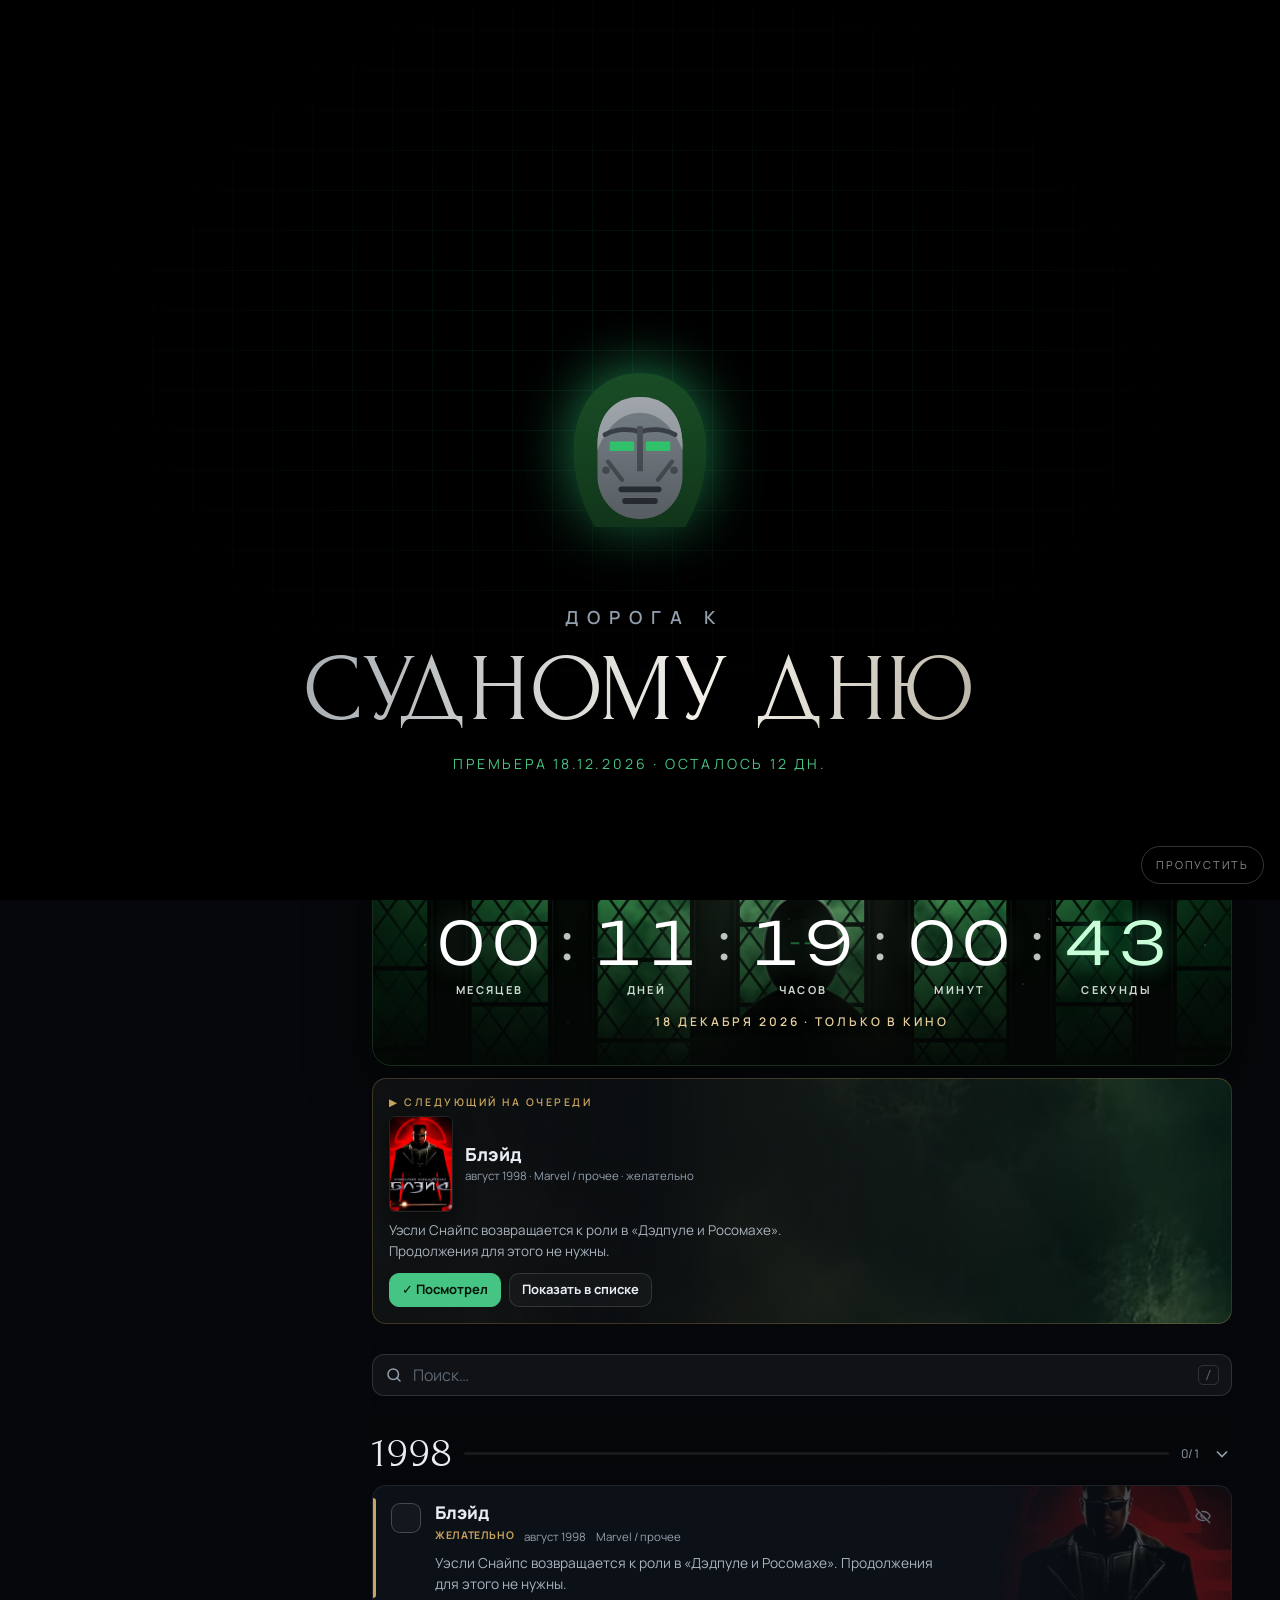
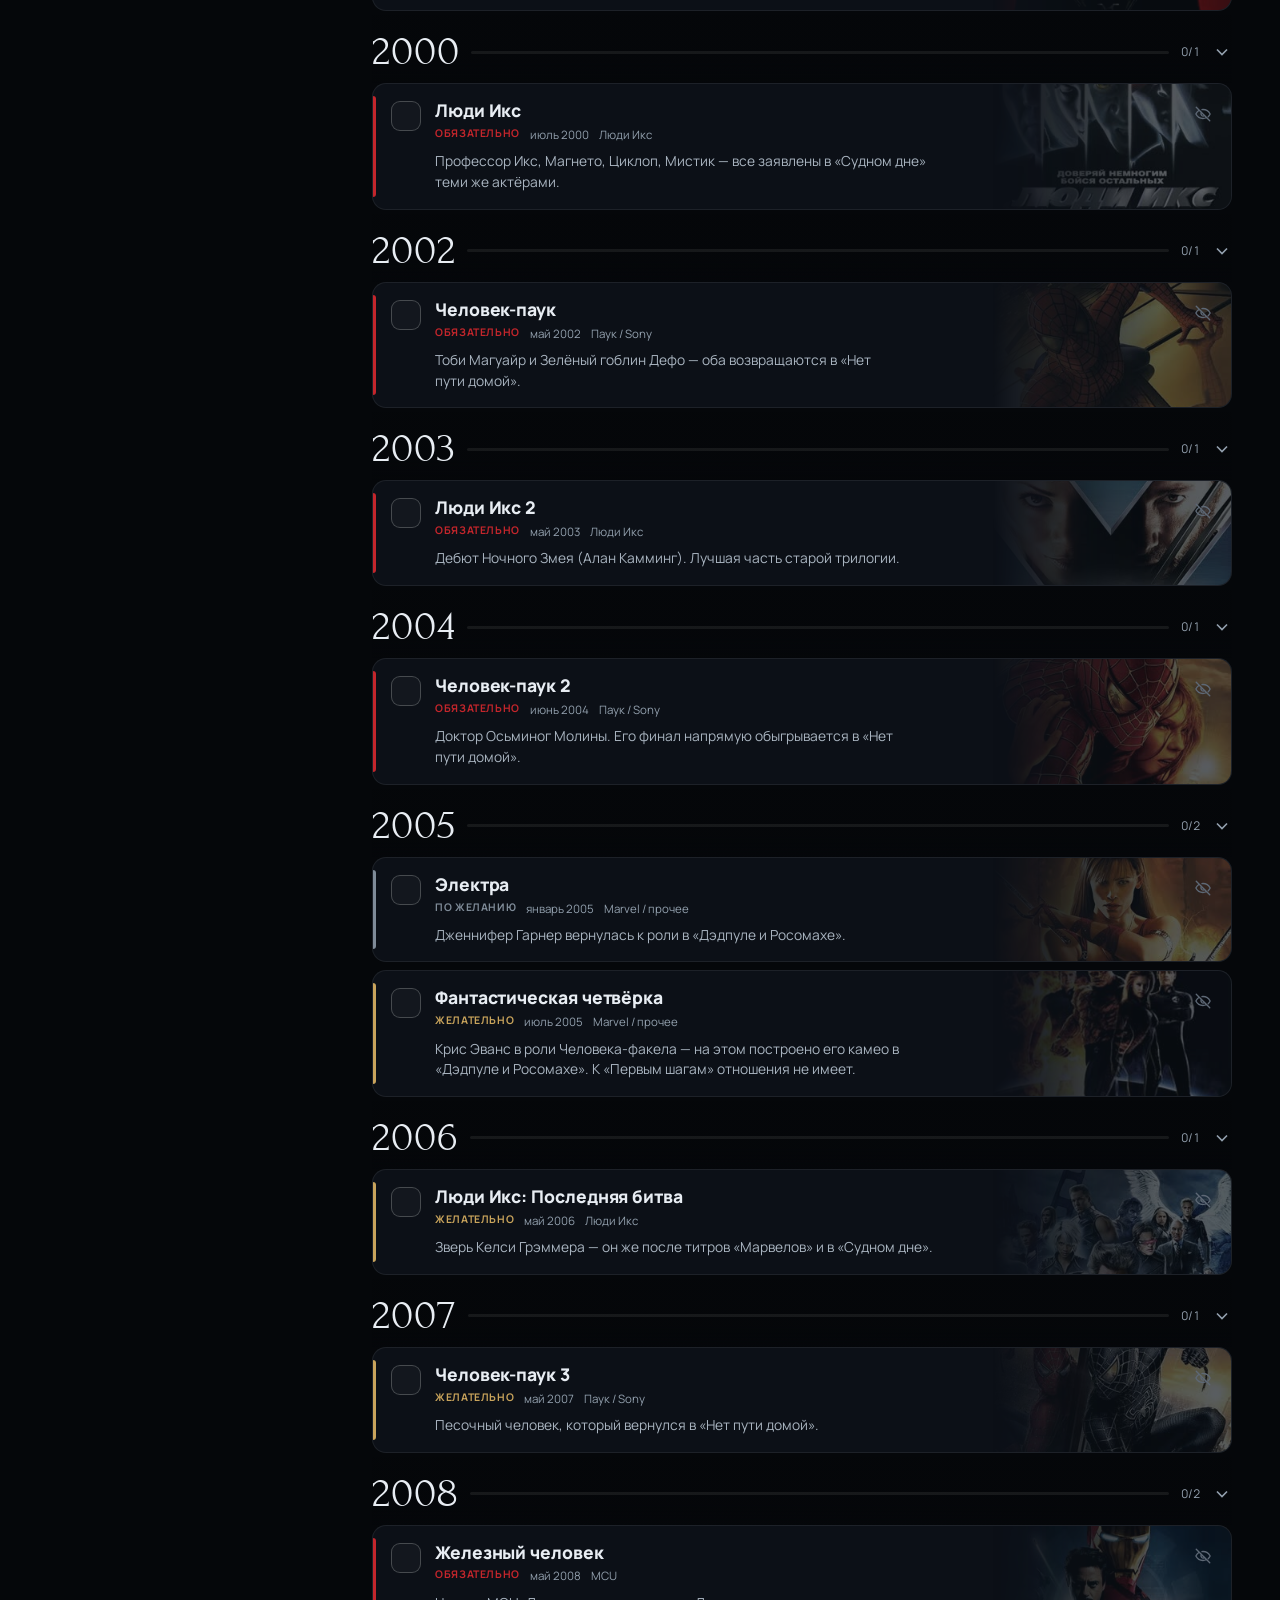
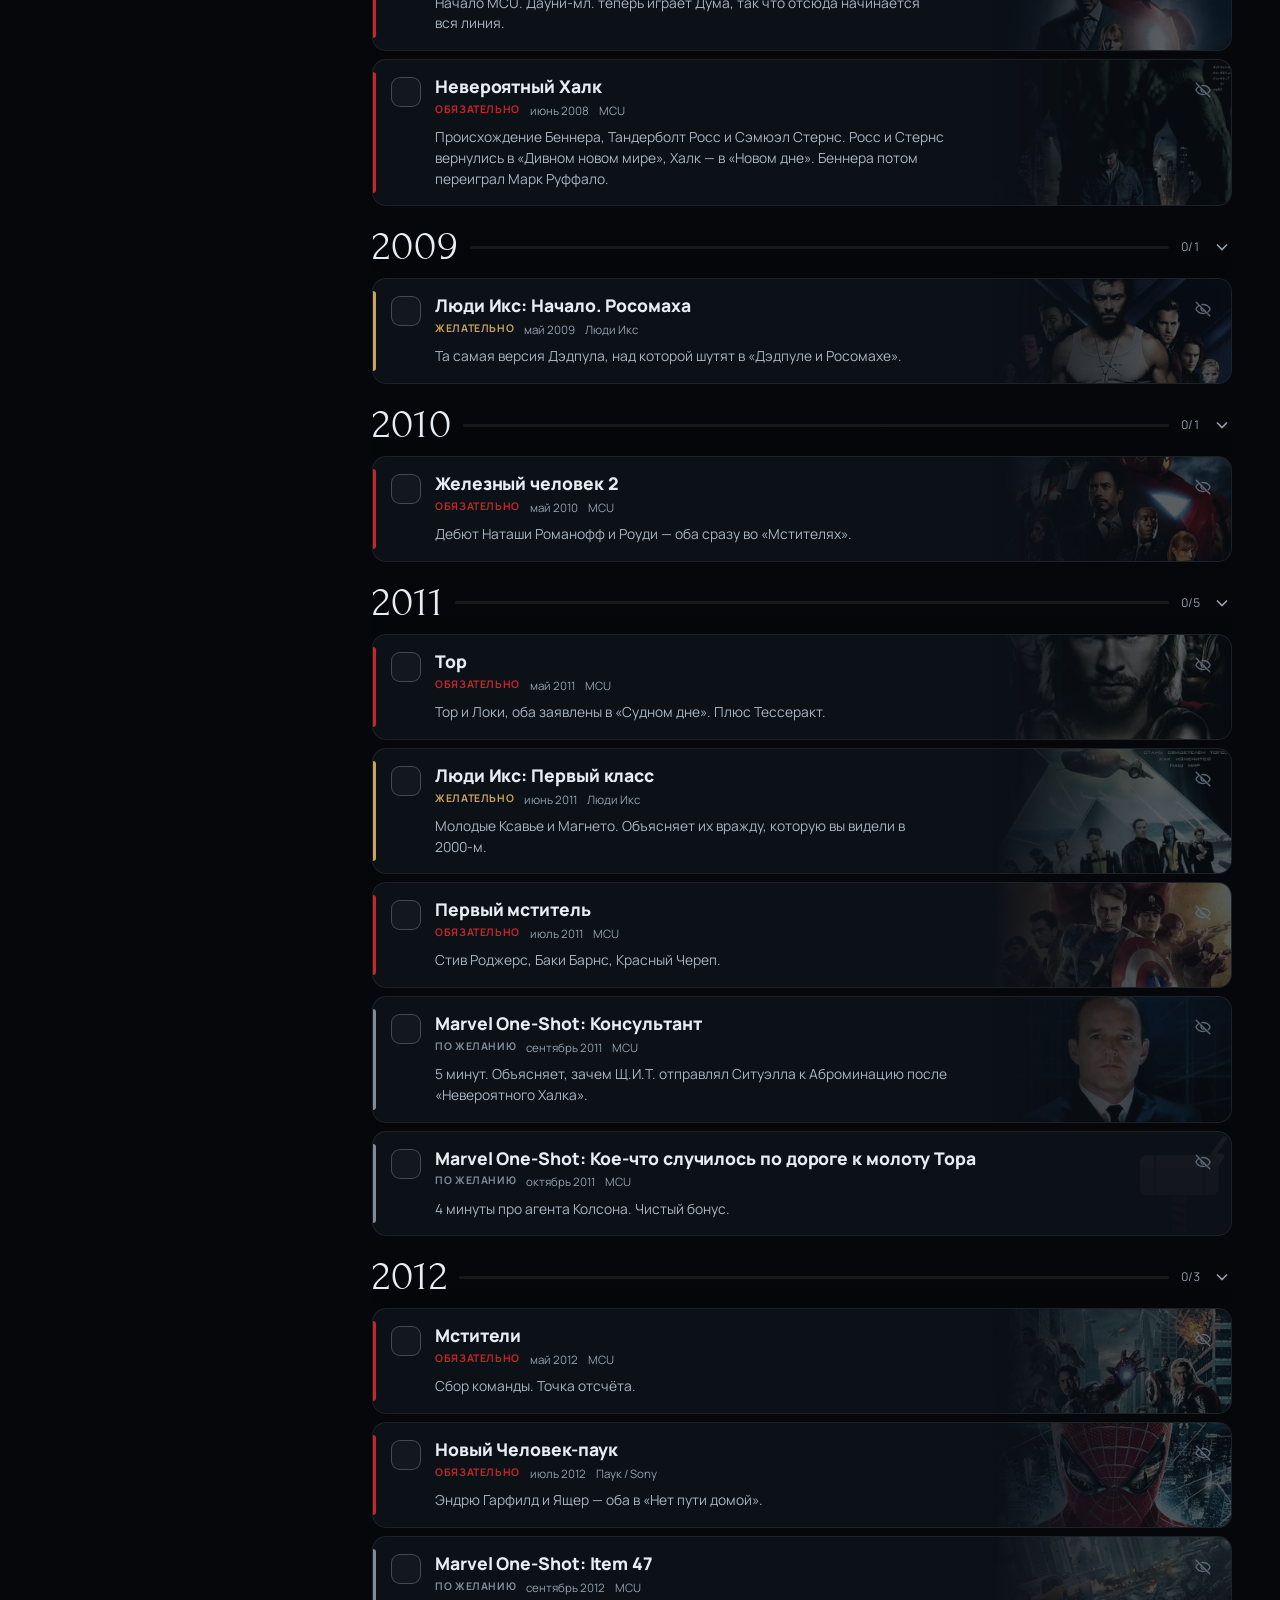
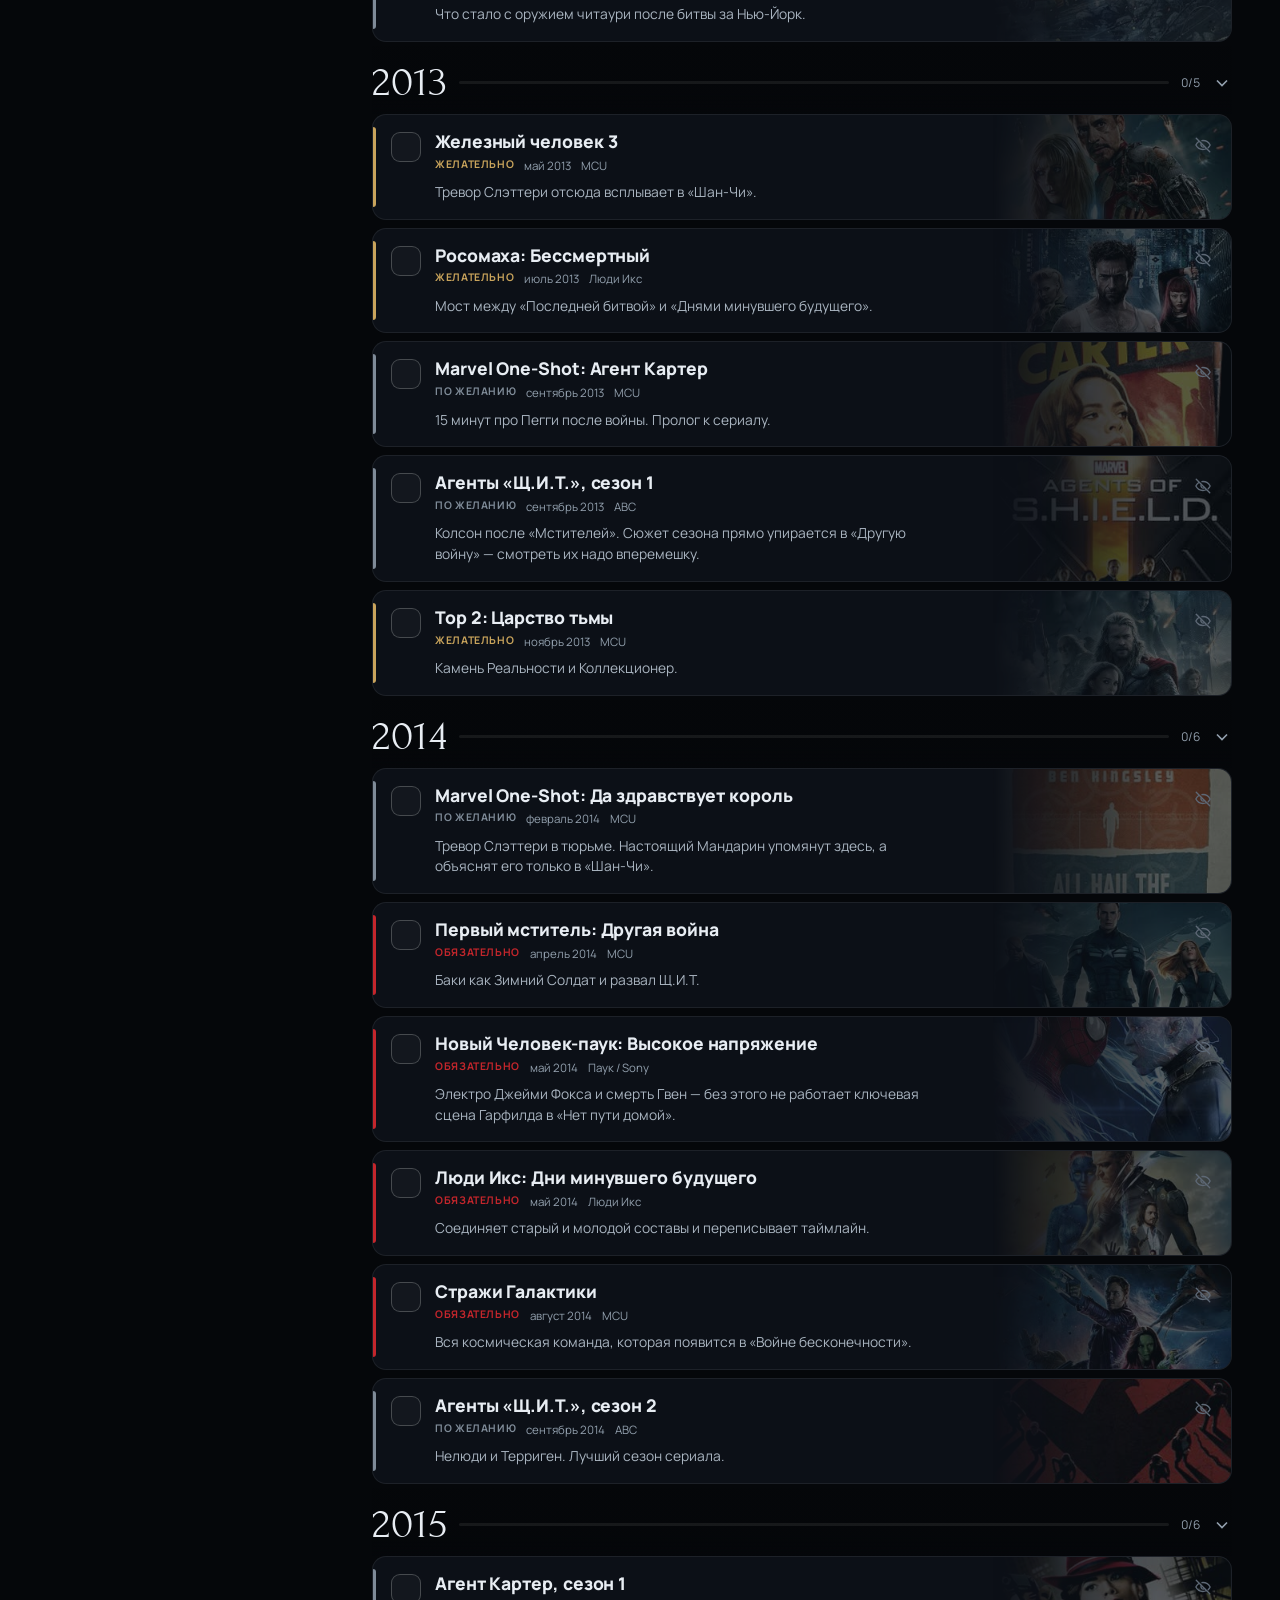
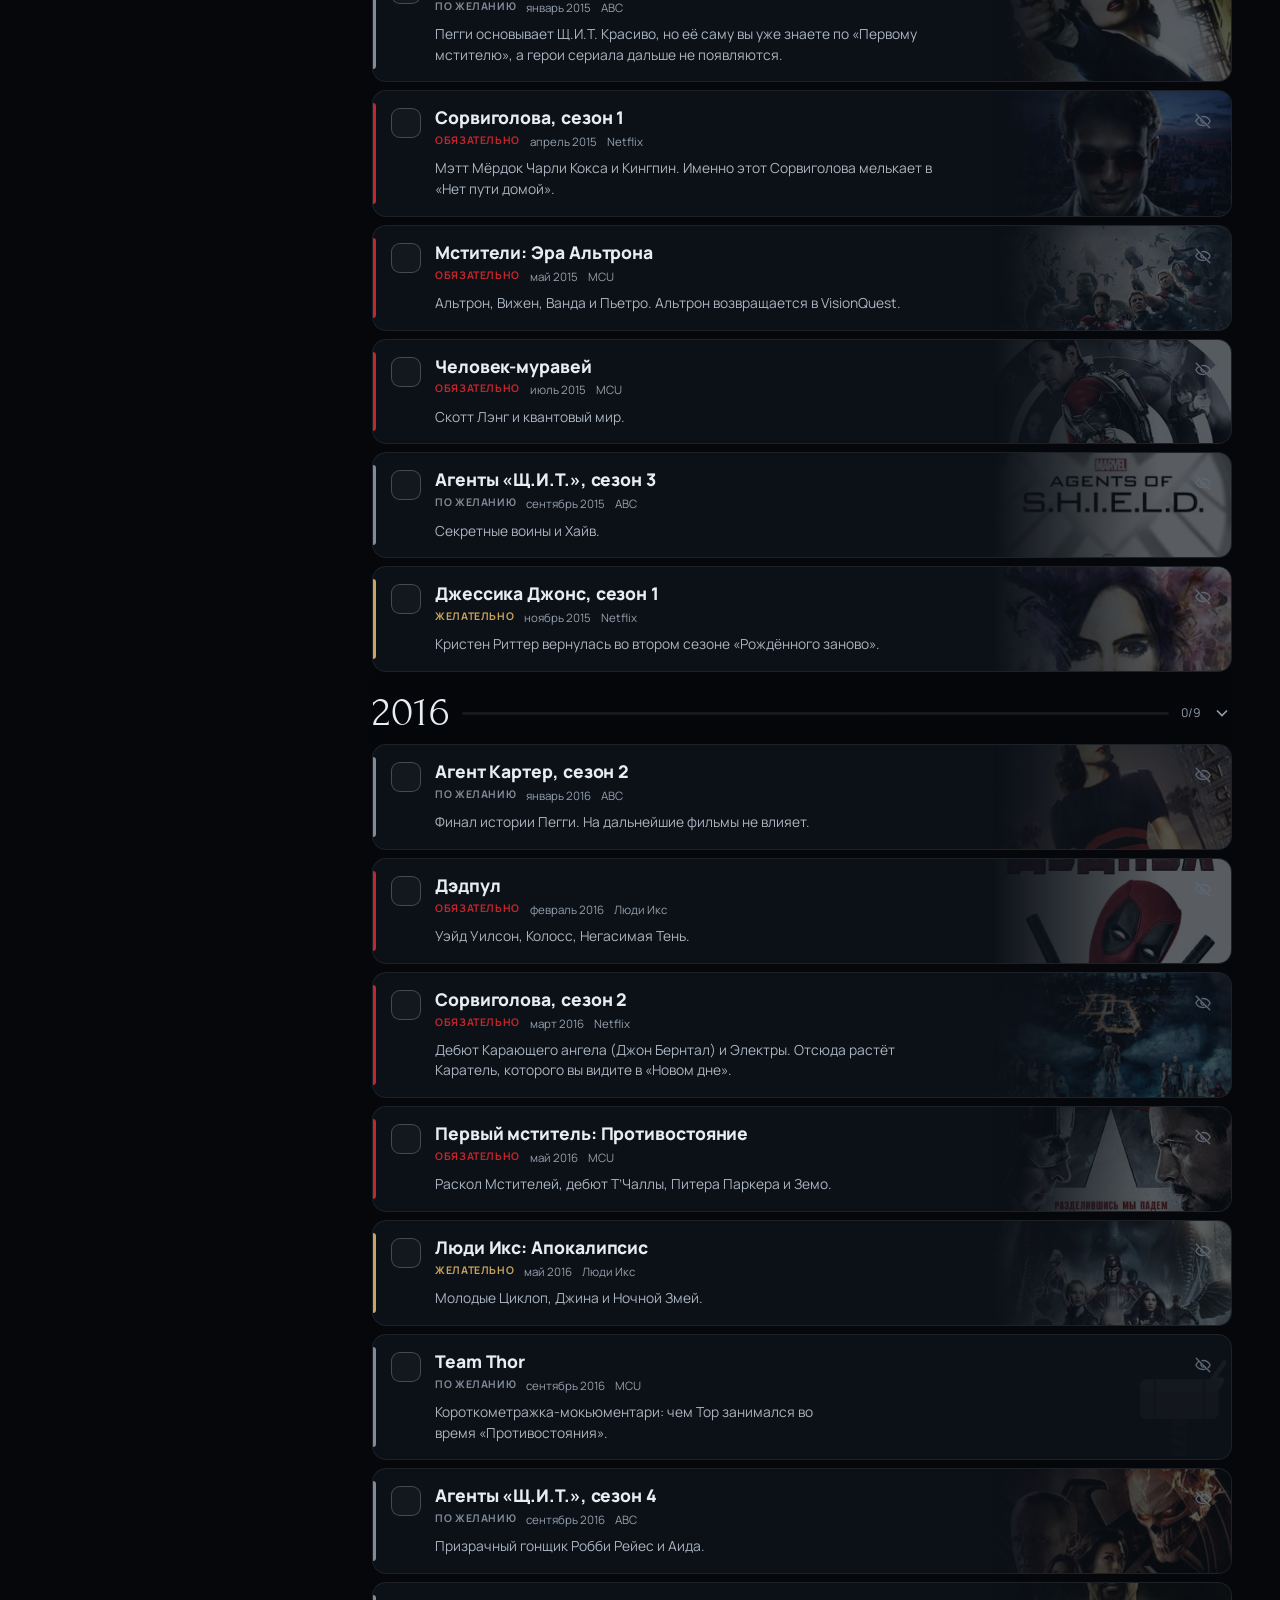
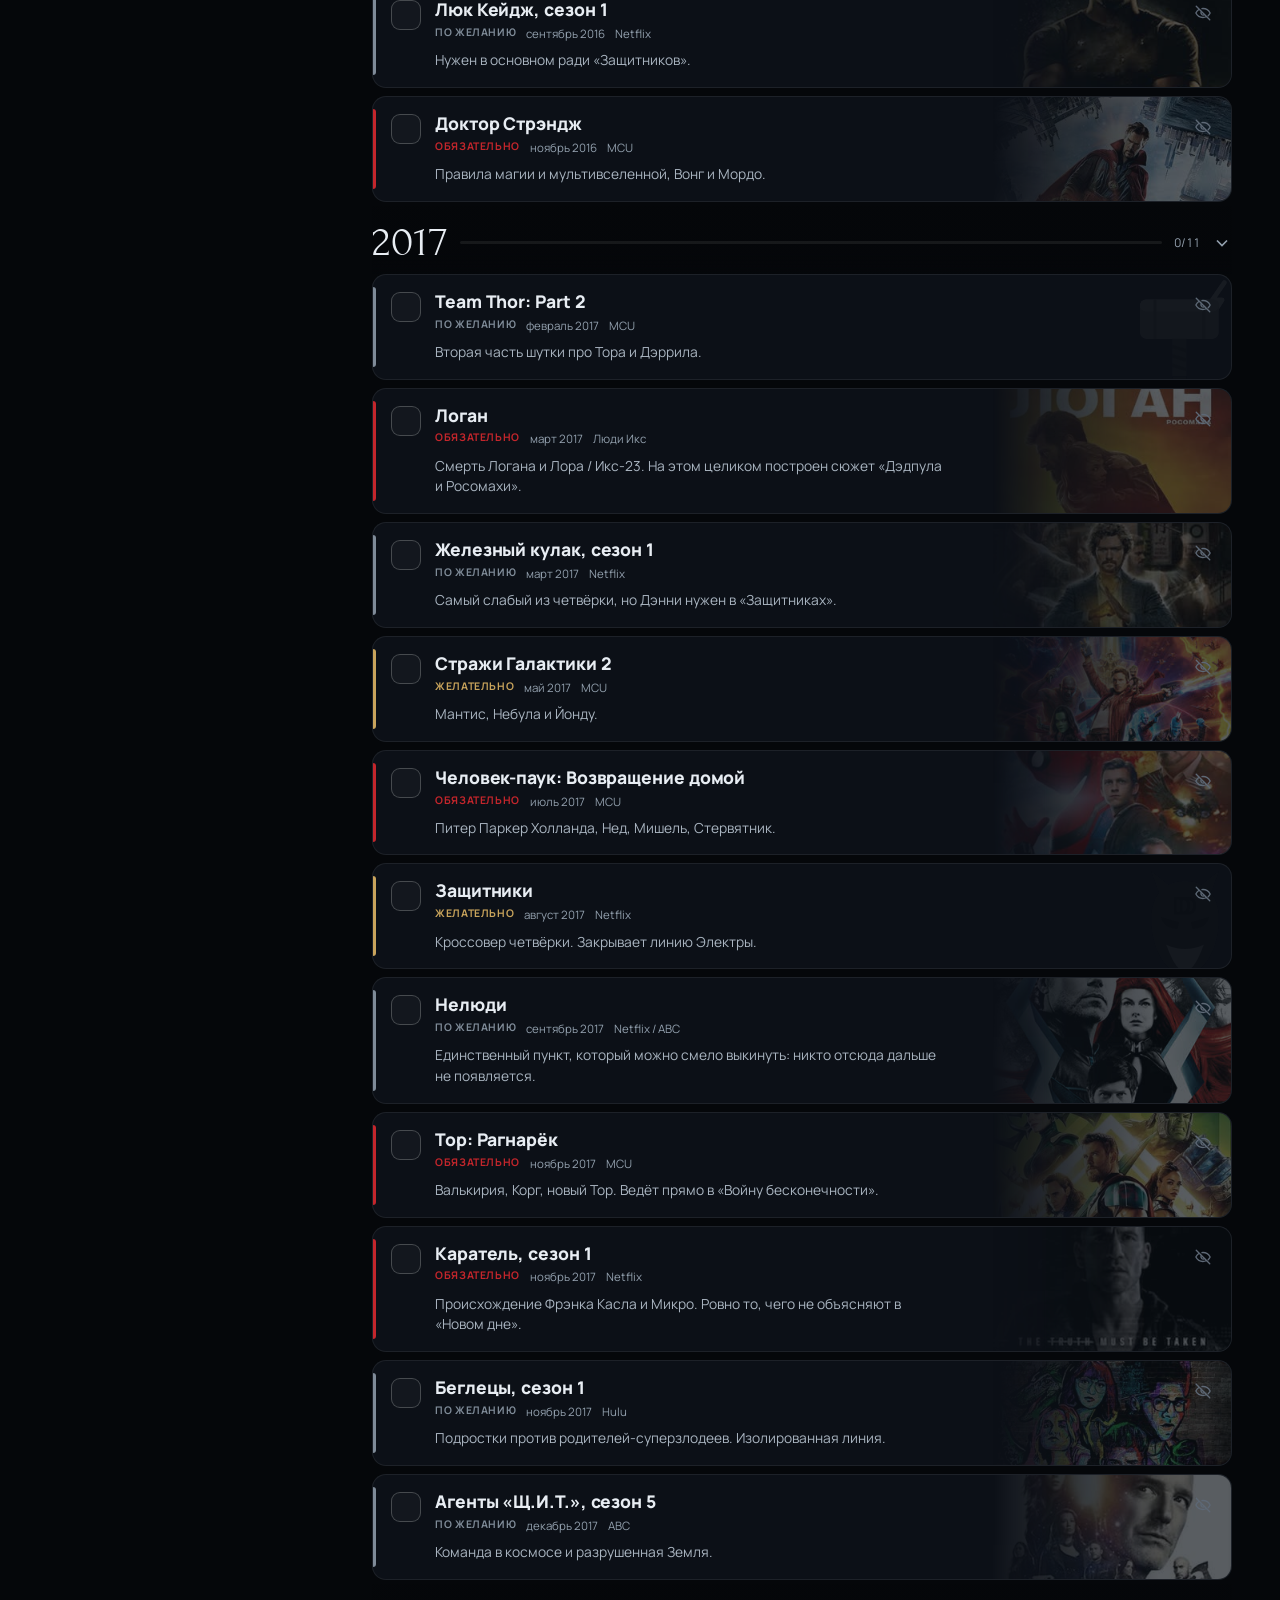
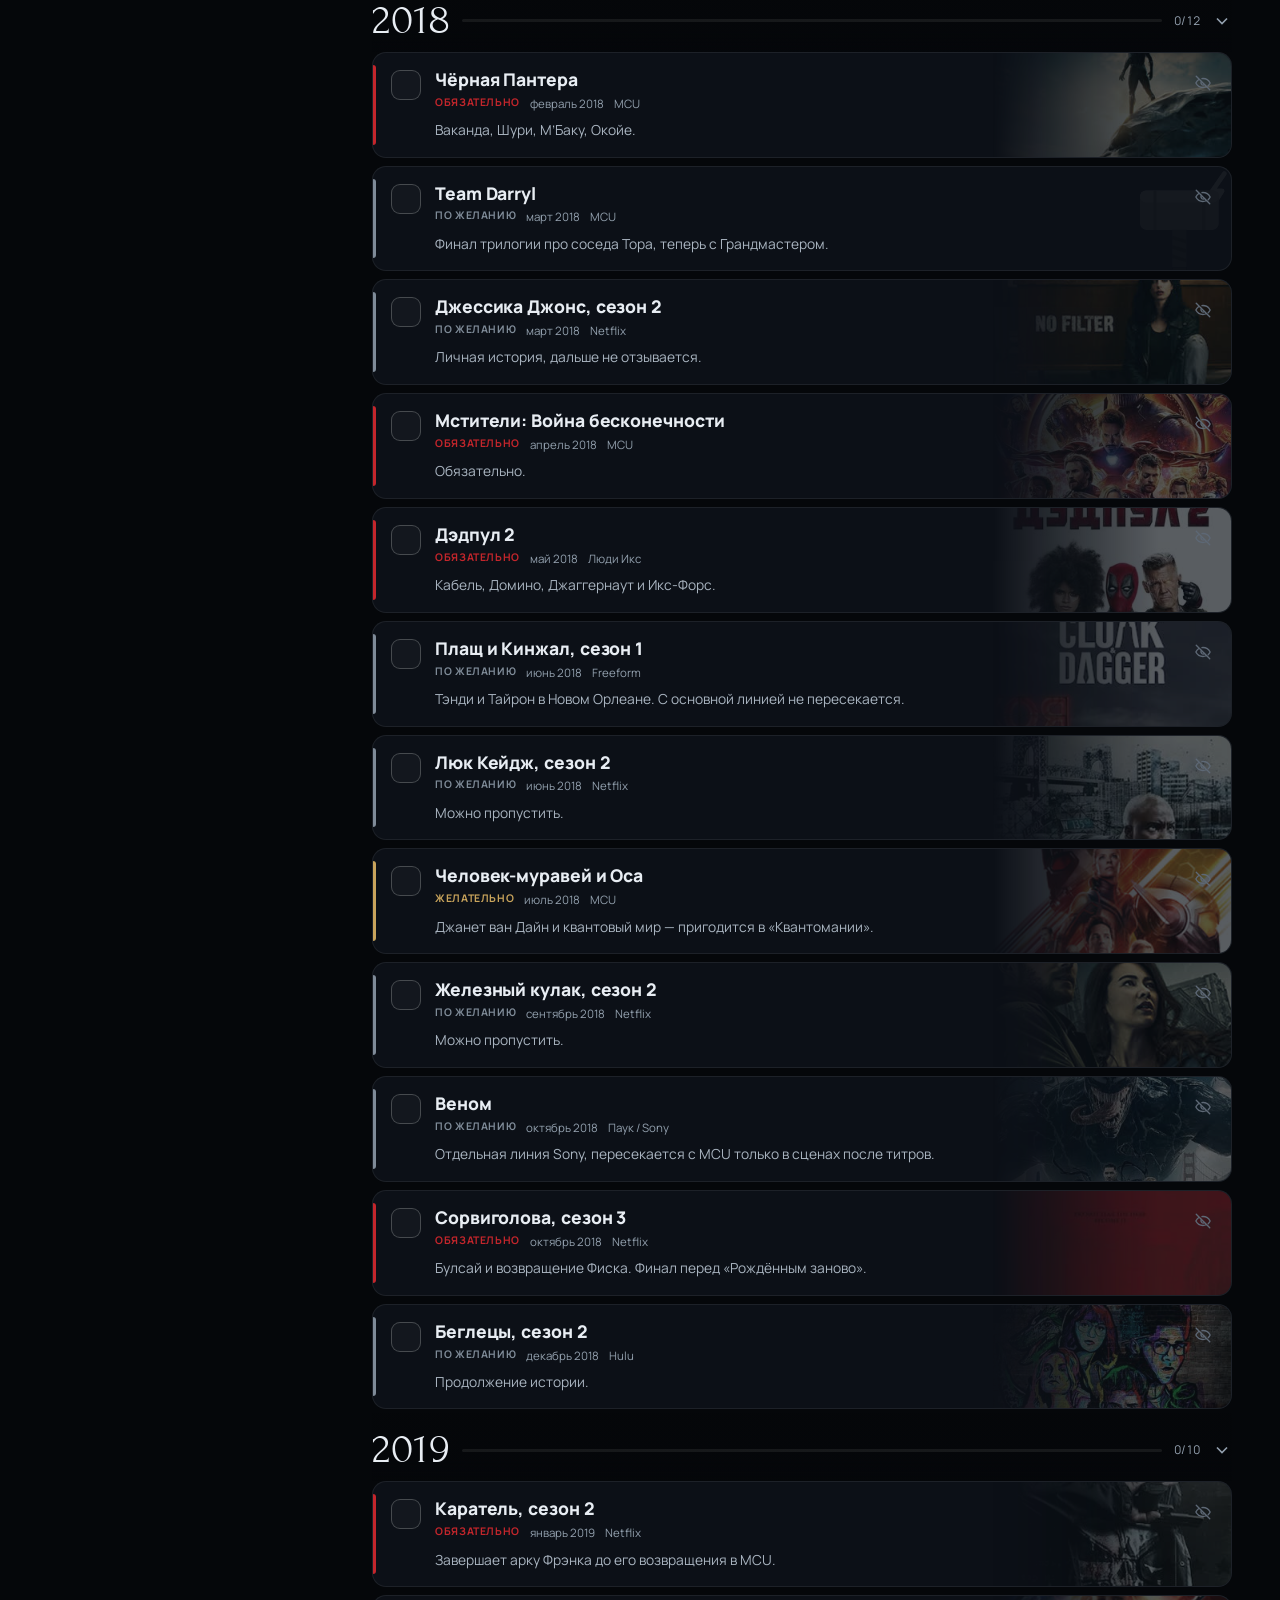
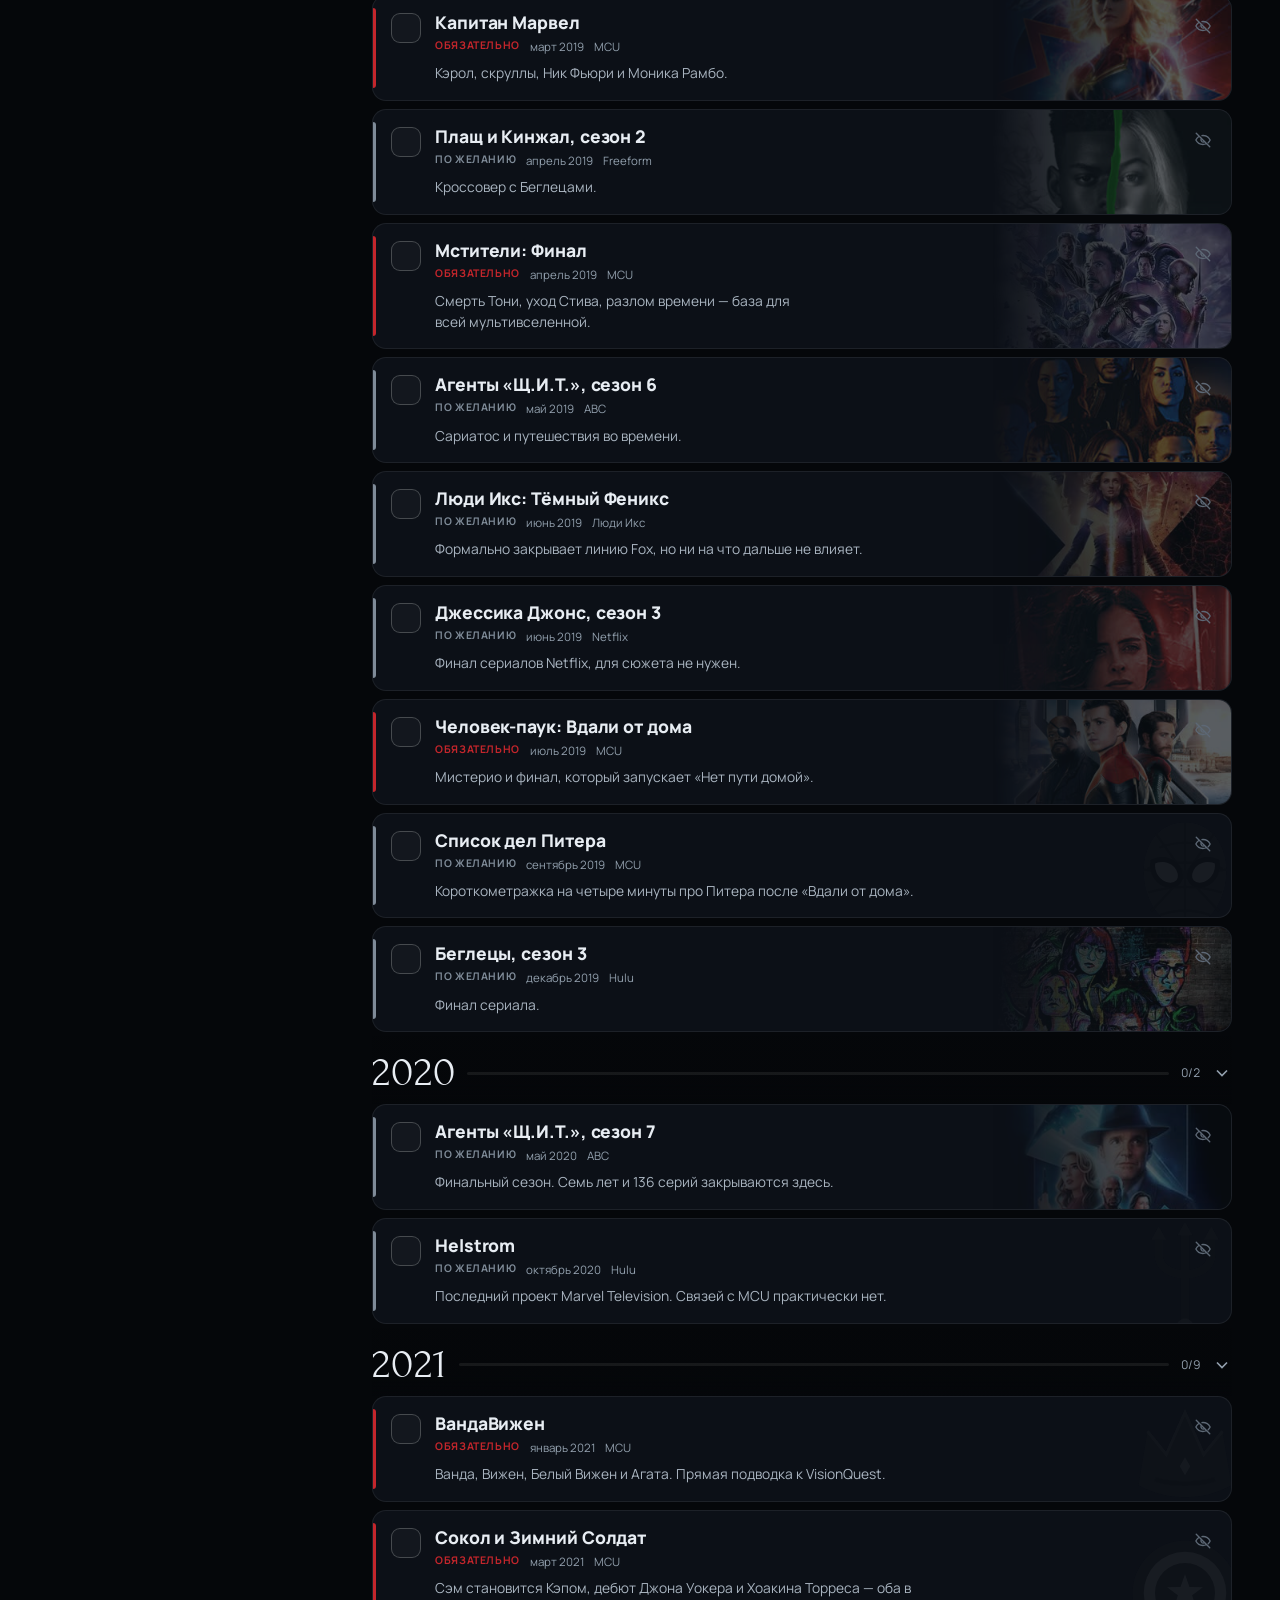
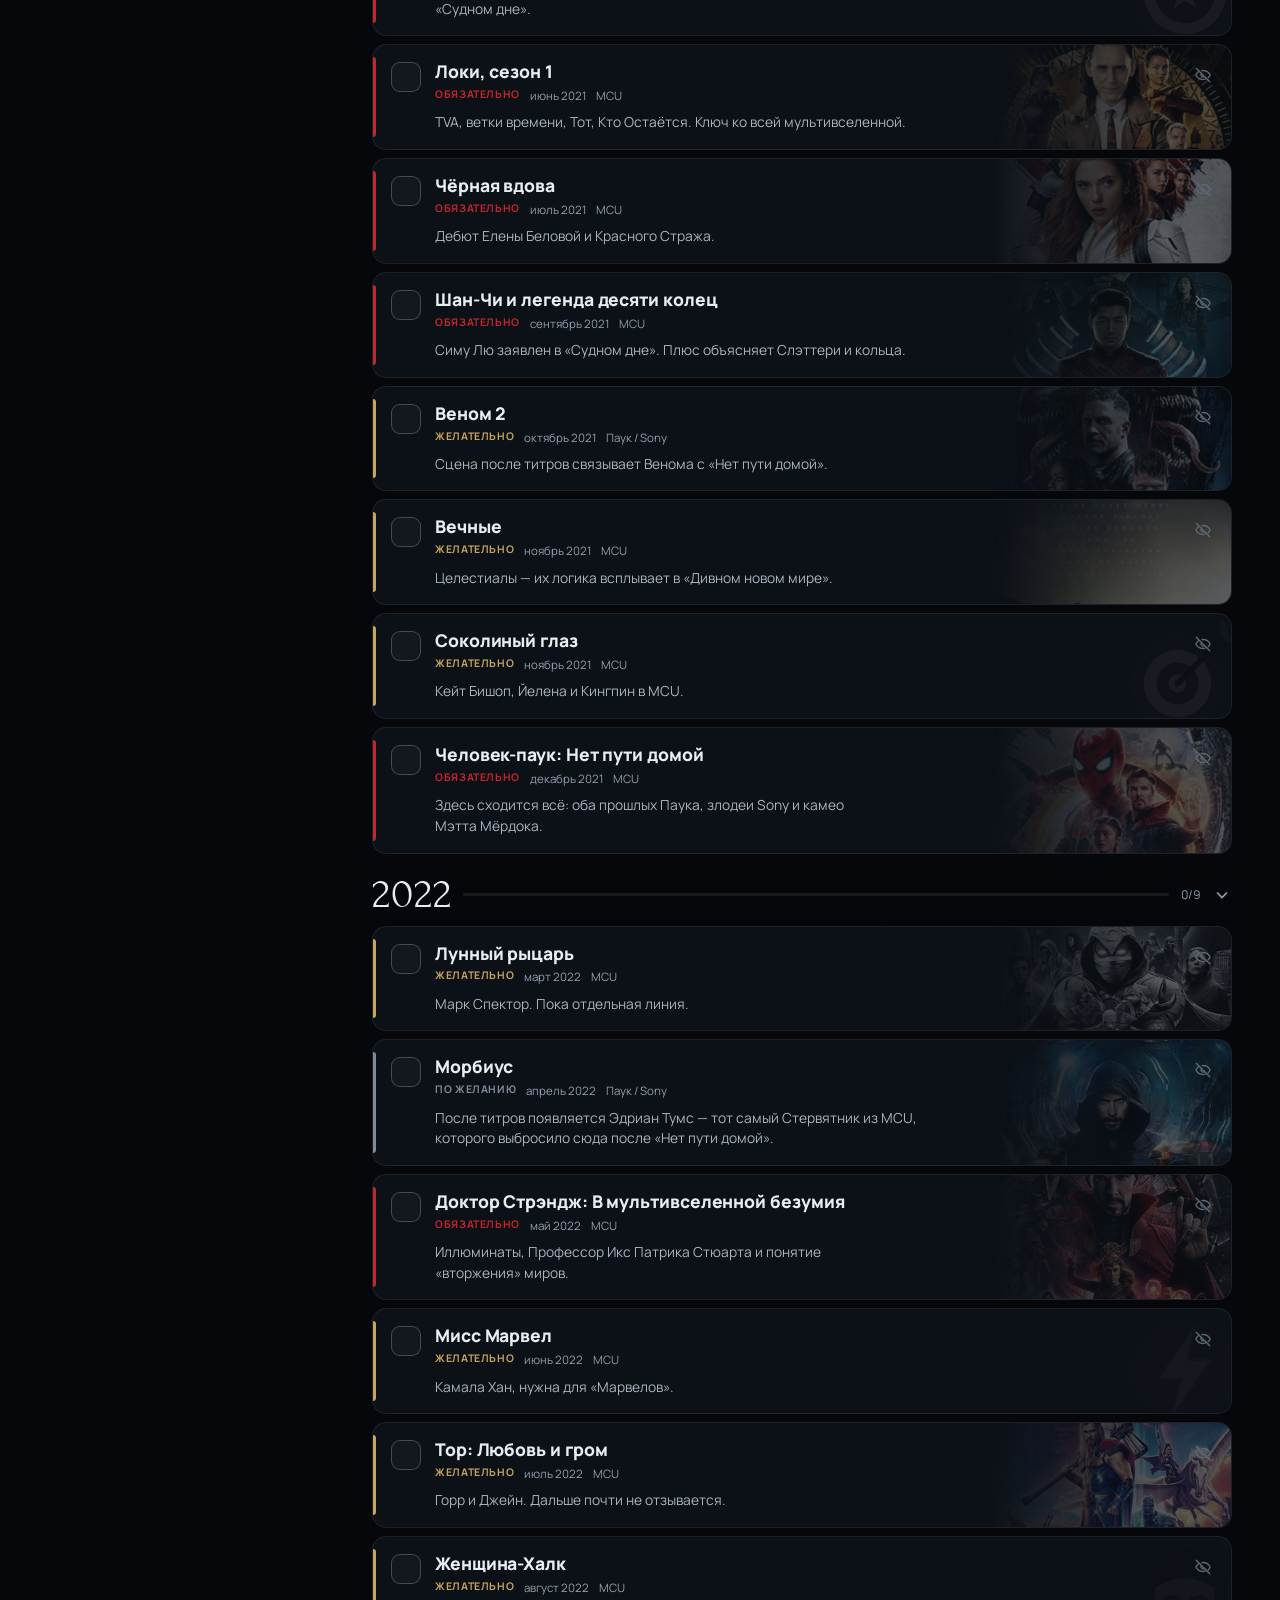
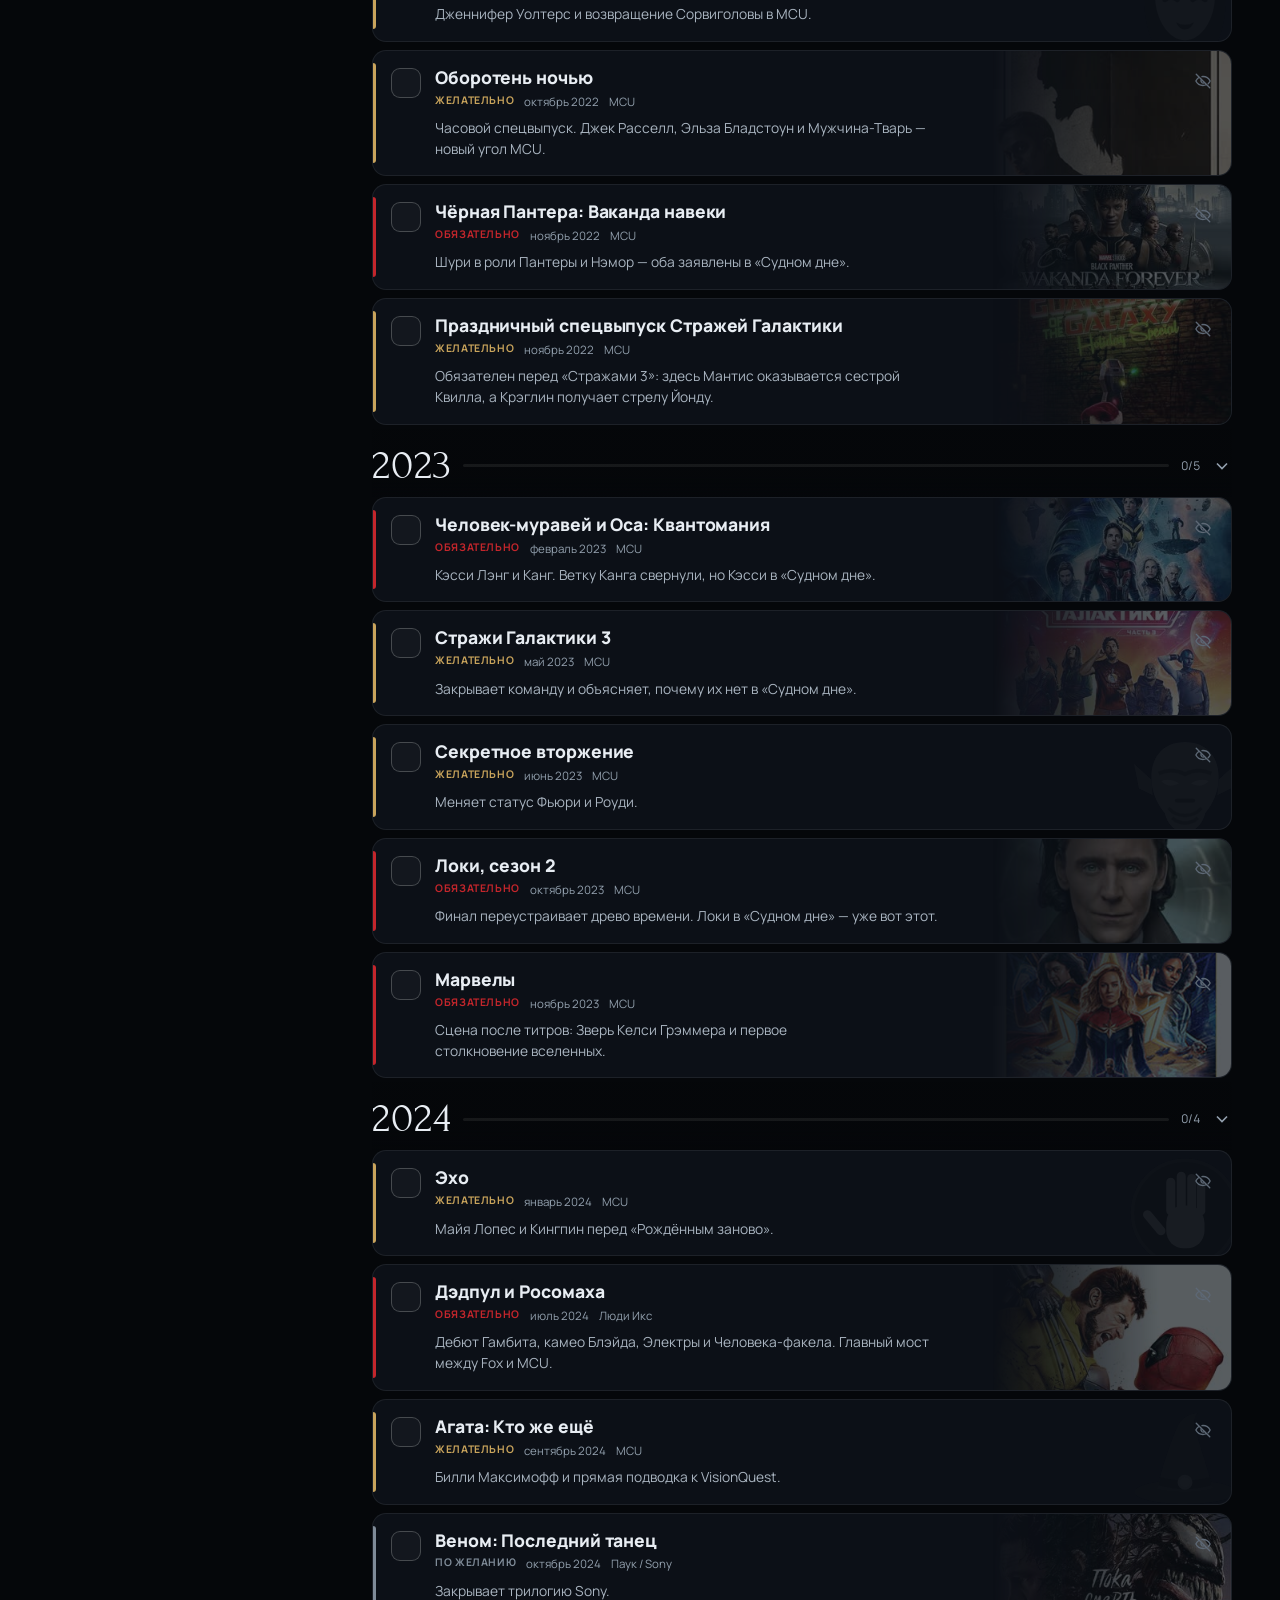
==== commit a738dd04: "Official posters for 103 titles, self-hosted Posters come from Russian/English Wikipedia and are sto" ====
--- a/index.html
+++ b/index.html
@@ -161,7 +161,7 @@
         <span><i class="lg lg-opt"></i>По желанию</span>
       </div>
       <p>«Сорвиголова» (2003), «Электра», «Блэйд» и «Фантастическая четвёрка» 2005–2007 годов к&nbsp;MCU не&nbsp;относятся — они в&nbsp;списке потому, что их герои делают камео в&nbsp;«Дэдпуле и&nbsp;Росомахе».</p>
-      <p>Кадры из тизера «Мстители: Судный день» © Marvel Studios. Атмосферные арты — фан-арт с Pinterest, права у авторов. Фанатский некоммерческий проект.</p>
+      <p>Кадры из тизера «Мстители: Судный день» © Marvel Studios. Постеры — из Википедии, © правообладатели. Атмосферные арты — фан-арт с Pinterest, права у авторов. Фанатский некоммерческий проект.</p>
       <p class="foot-actions">
         <button type="button" class="link" data-act="intro">▶ Заставка</button>
         <button type="button" class="link" data-act="sync">☁ Синхронизация</button>
--- a/styles.css
+++ b/styles.css
@@ -296,6 +296,14 @@
 .card .wm{position:absolute;right:-14px;bottom:-18px;width:120px;height:120px;font-size:96px;line-height:120px;text-align:center;
   opacity:.05;filter:grayscale(1);pointer-events:none;transition:opacity .4s,filter .4s,transform .6s var(--ease-out)}
 .card.done .wm{opacity:.1;filter:none}
+/* Постер в карточке: справа, растворяется в фоне */
+.card .pbg{position:absolute;right:0;top:0;height:100%;width:min(46%,240px);object-fit:cover;object-position:center 22%;pointer-events:none;
+  opacity:.32;filter:saturate(.75);-webkit-mask-image:linear-gradient(90deg,transparent,#000 70%);mask-image:linear-gradient(90deg,transparent,#000 70%);
+  transition:opacity .4s,filter .4s}
+.card.done .pbg{opacity:.5;filter:none}
+@media (hover:hover){.card:hover .pbg{opacity:.5}}
+.card>*:not(.pbg):not(.wm){position:relative}
+.next-poster{width:64px;aspect-ratio:2/3;object-fit:cover;border-radius:6px;flex:0 0 auto;box-shadow:0 6px 20px rgba(0,0,0,.55);border:1px solid rgba(255,255,255,.08)}
 
 .chk{width:30px;height:30px;margin-top:1px;border-radius:9px;border:1.5px solid var(--line-3);display:grid;place-items:center;
   background:rgba(255,255,255,.03);transition:background .2s,border-color .2s,transform .2s var(--ease-out);position:relative}
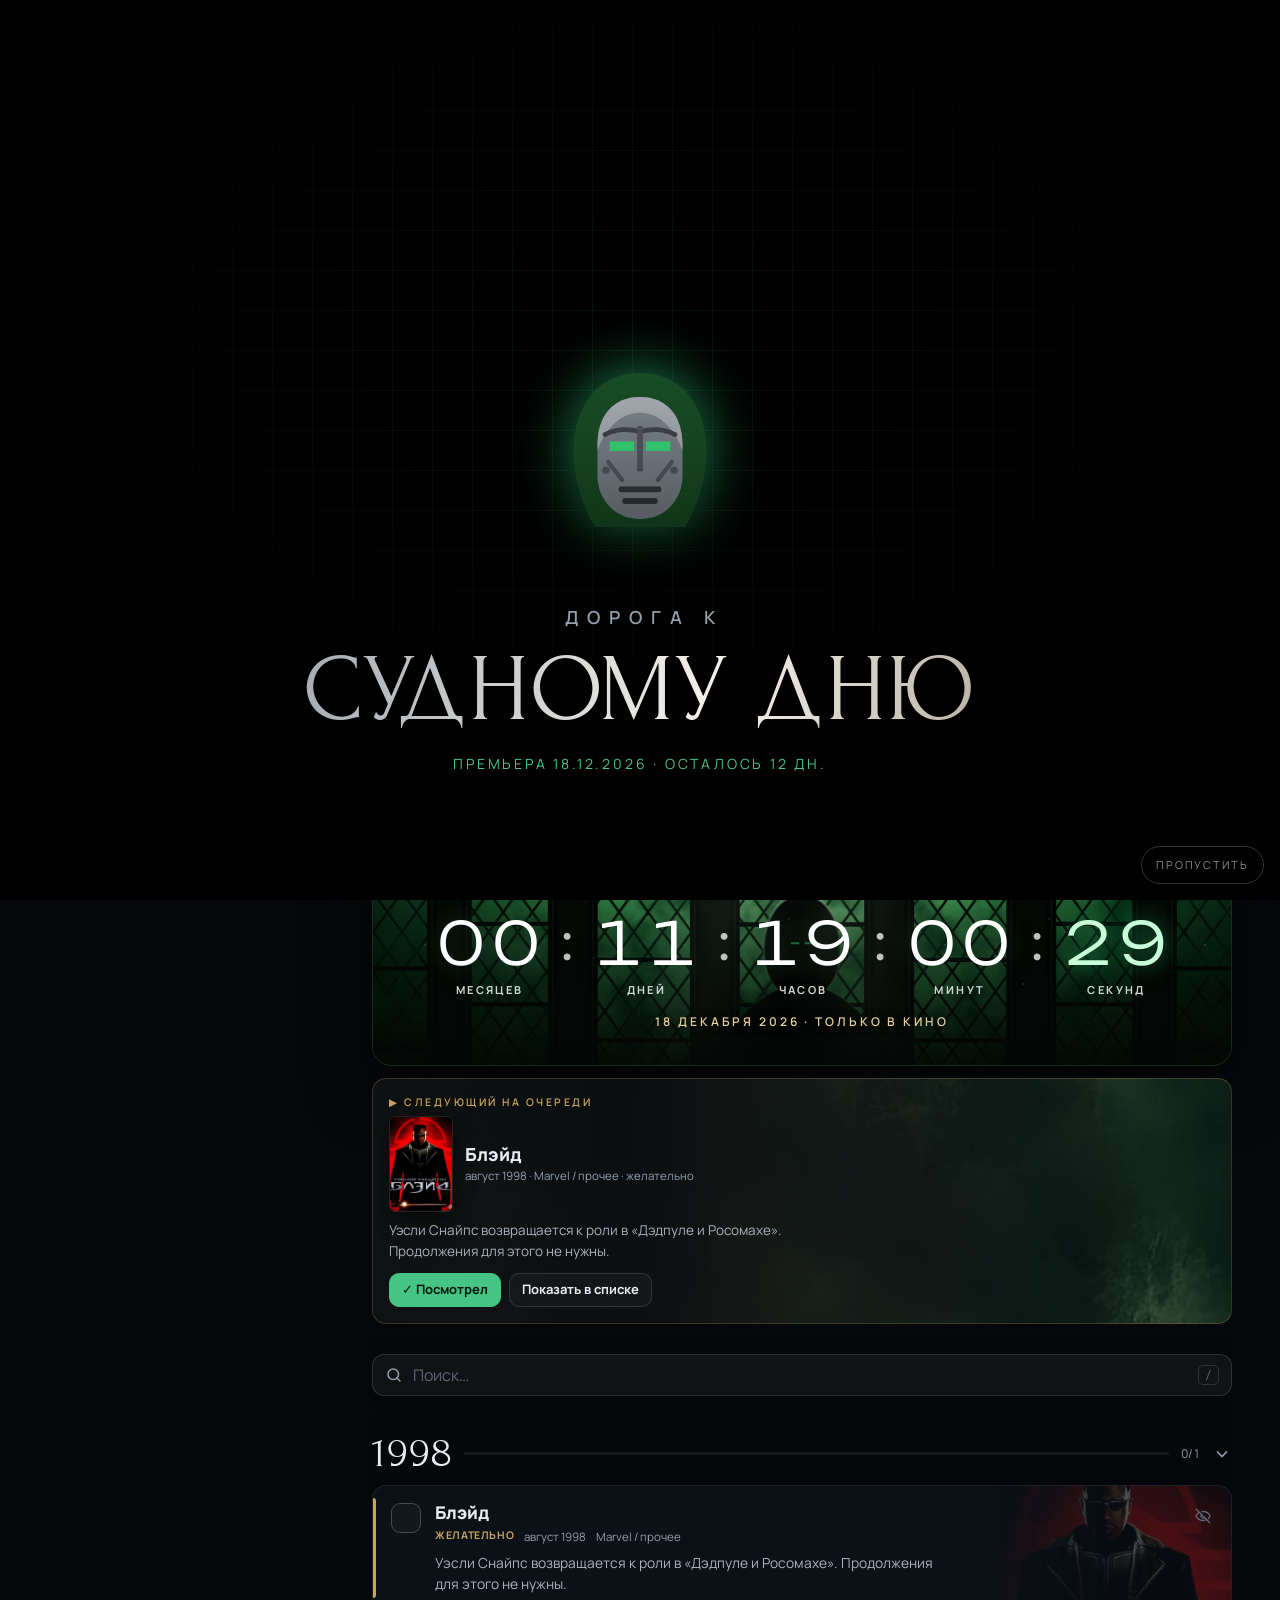
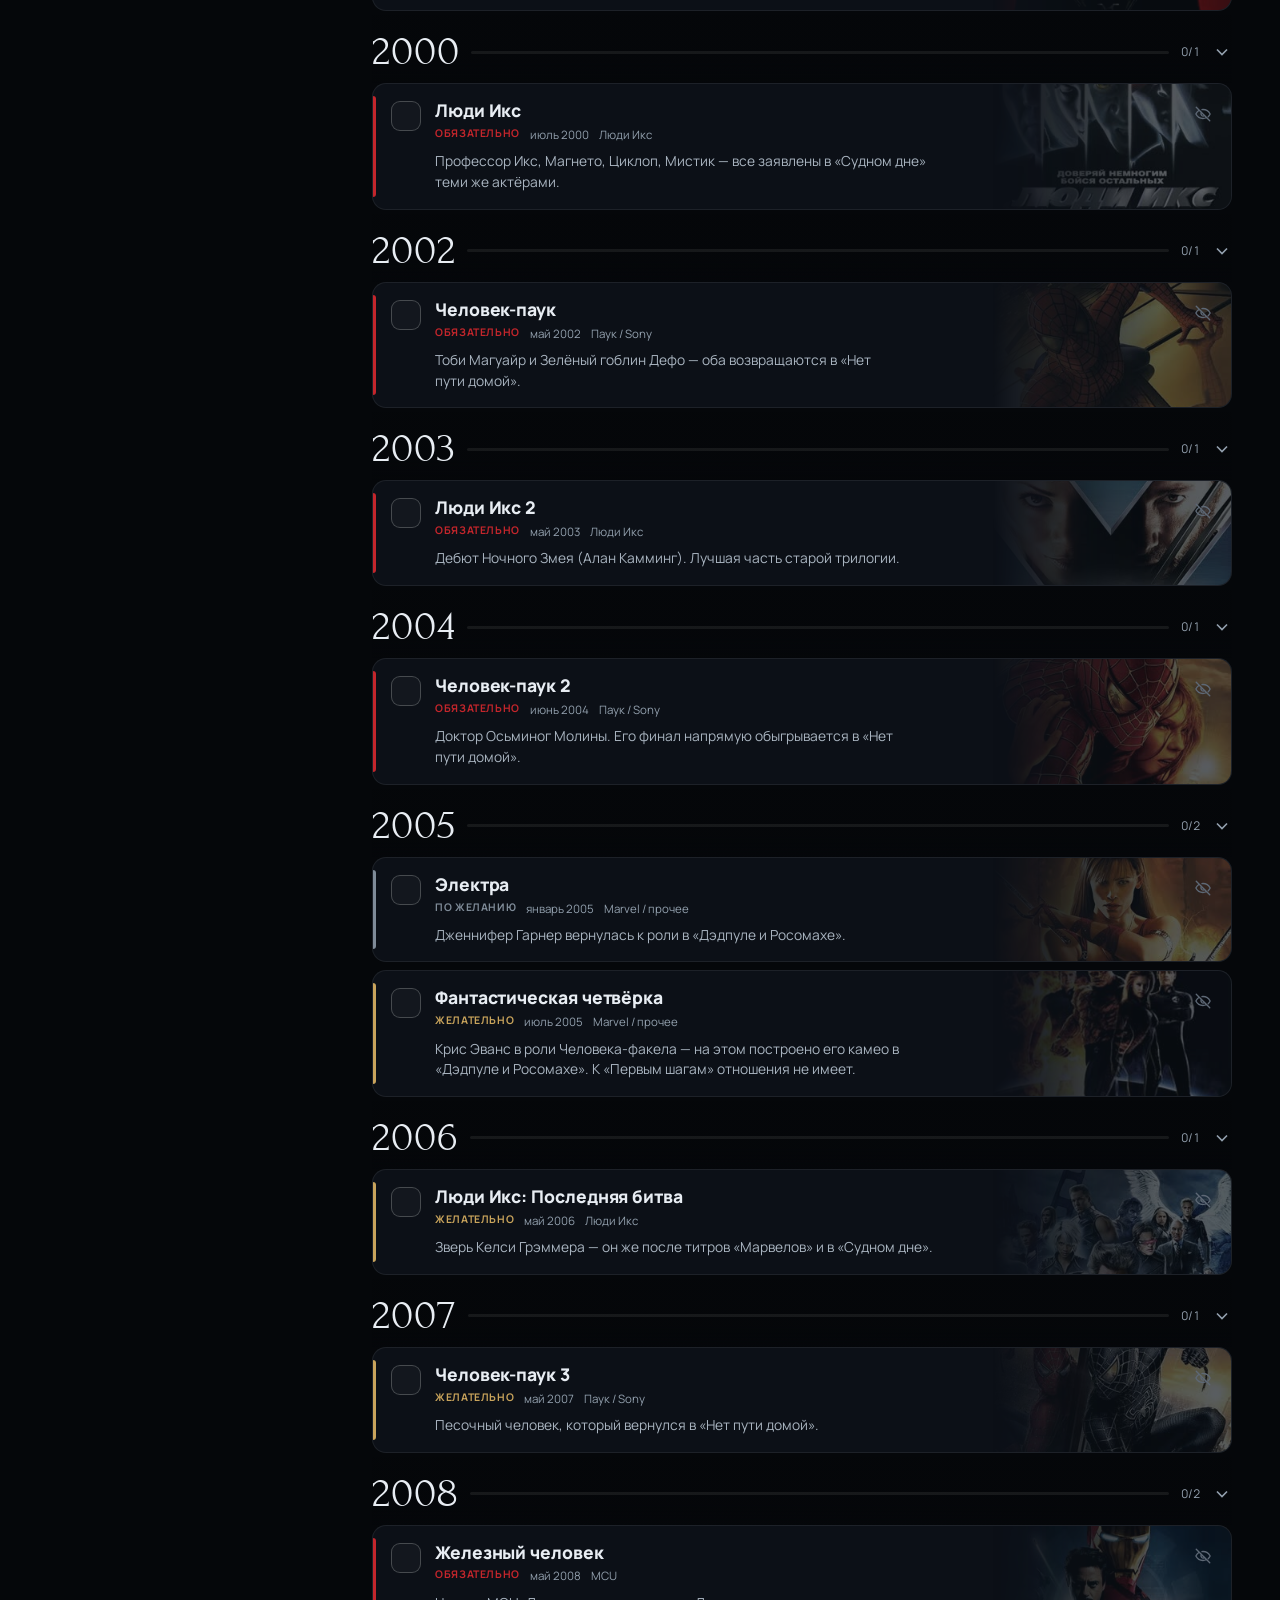
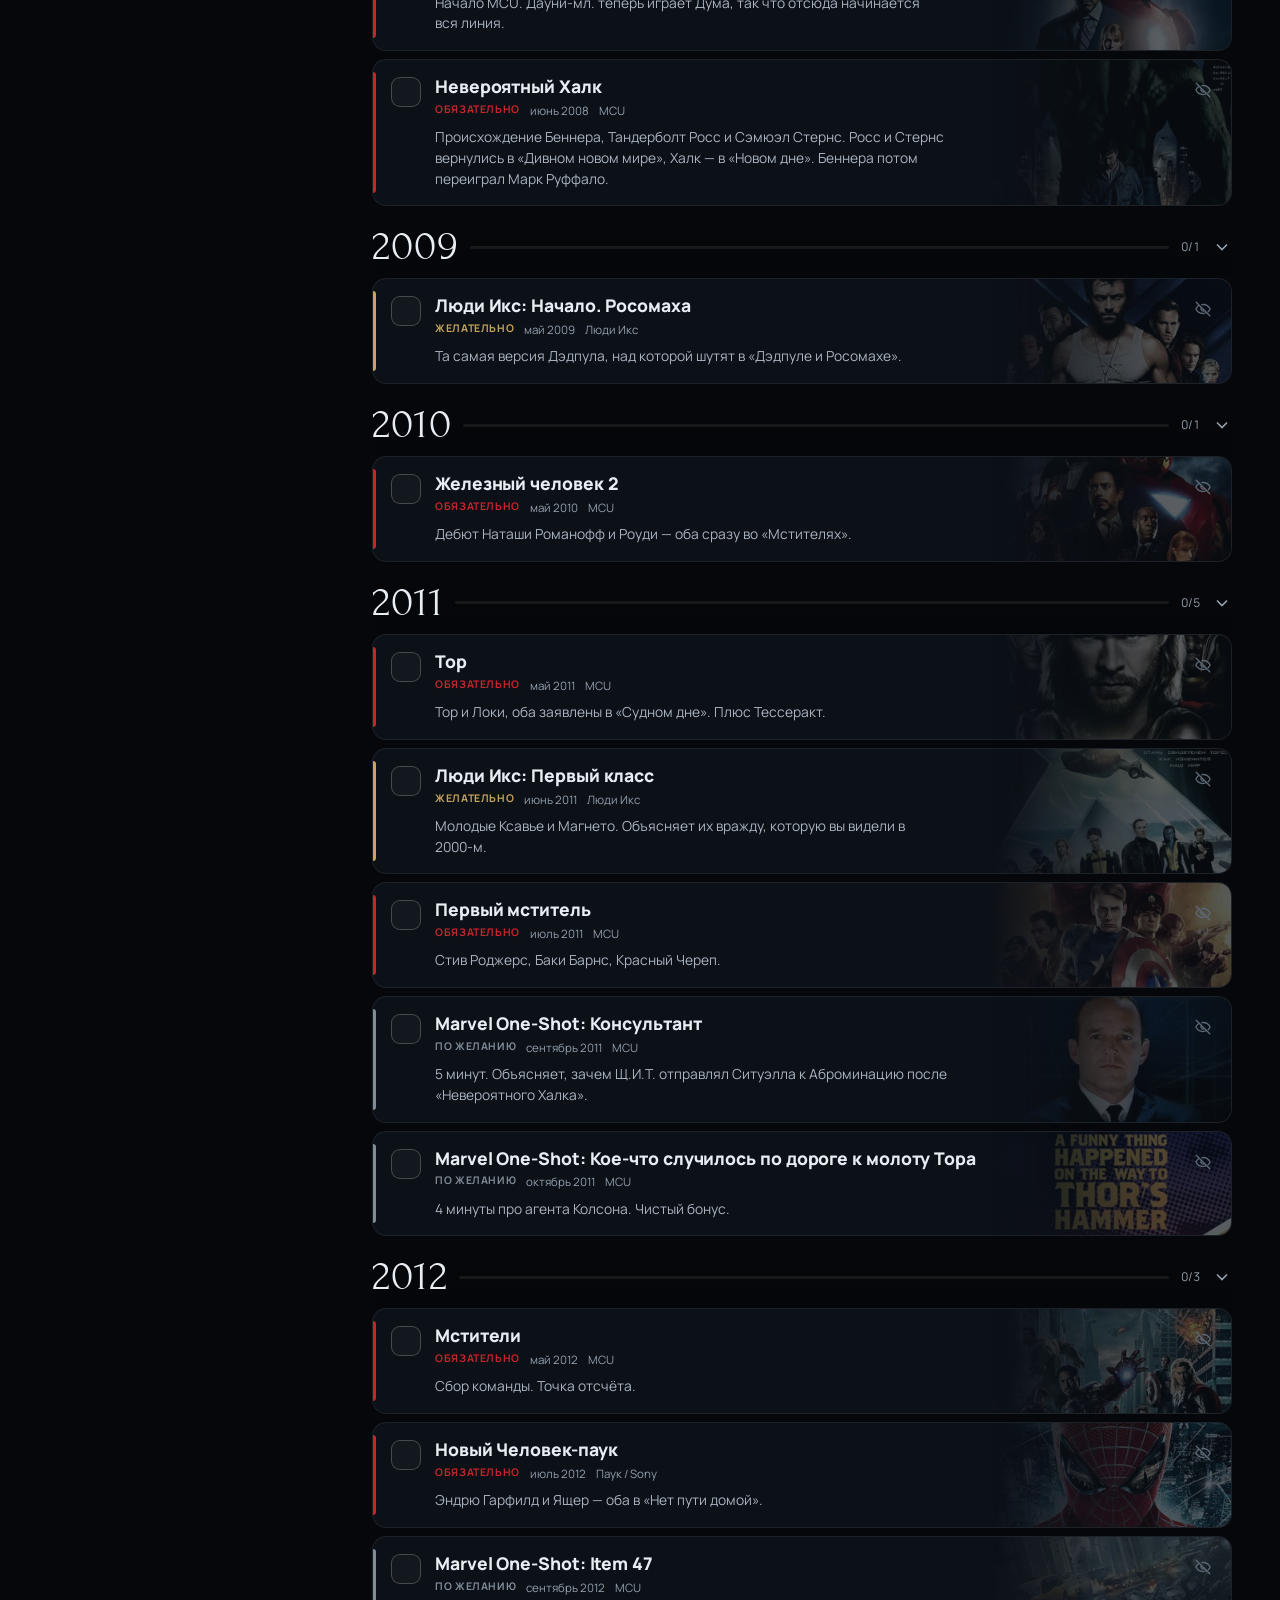
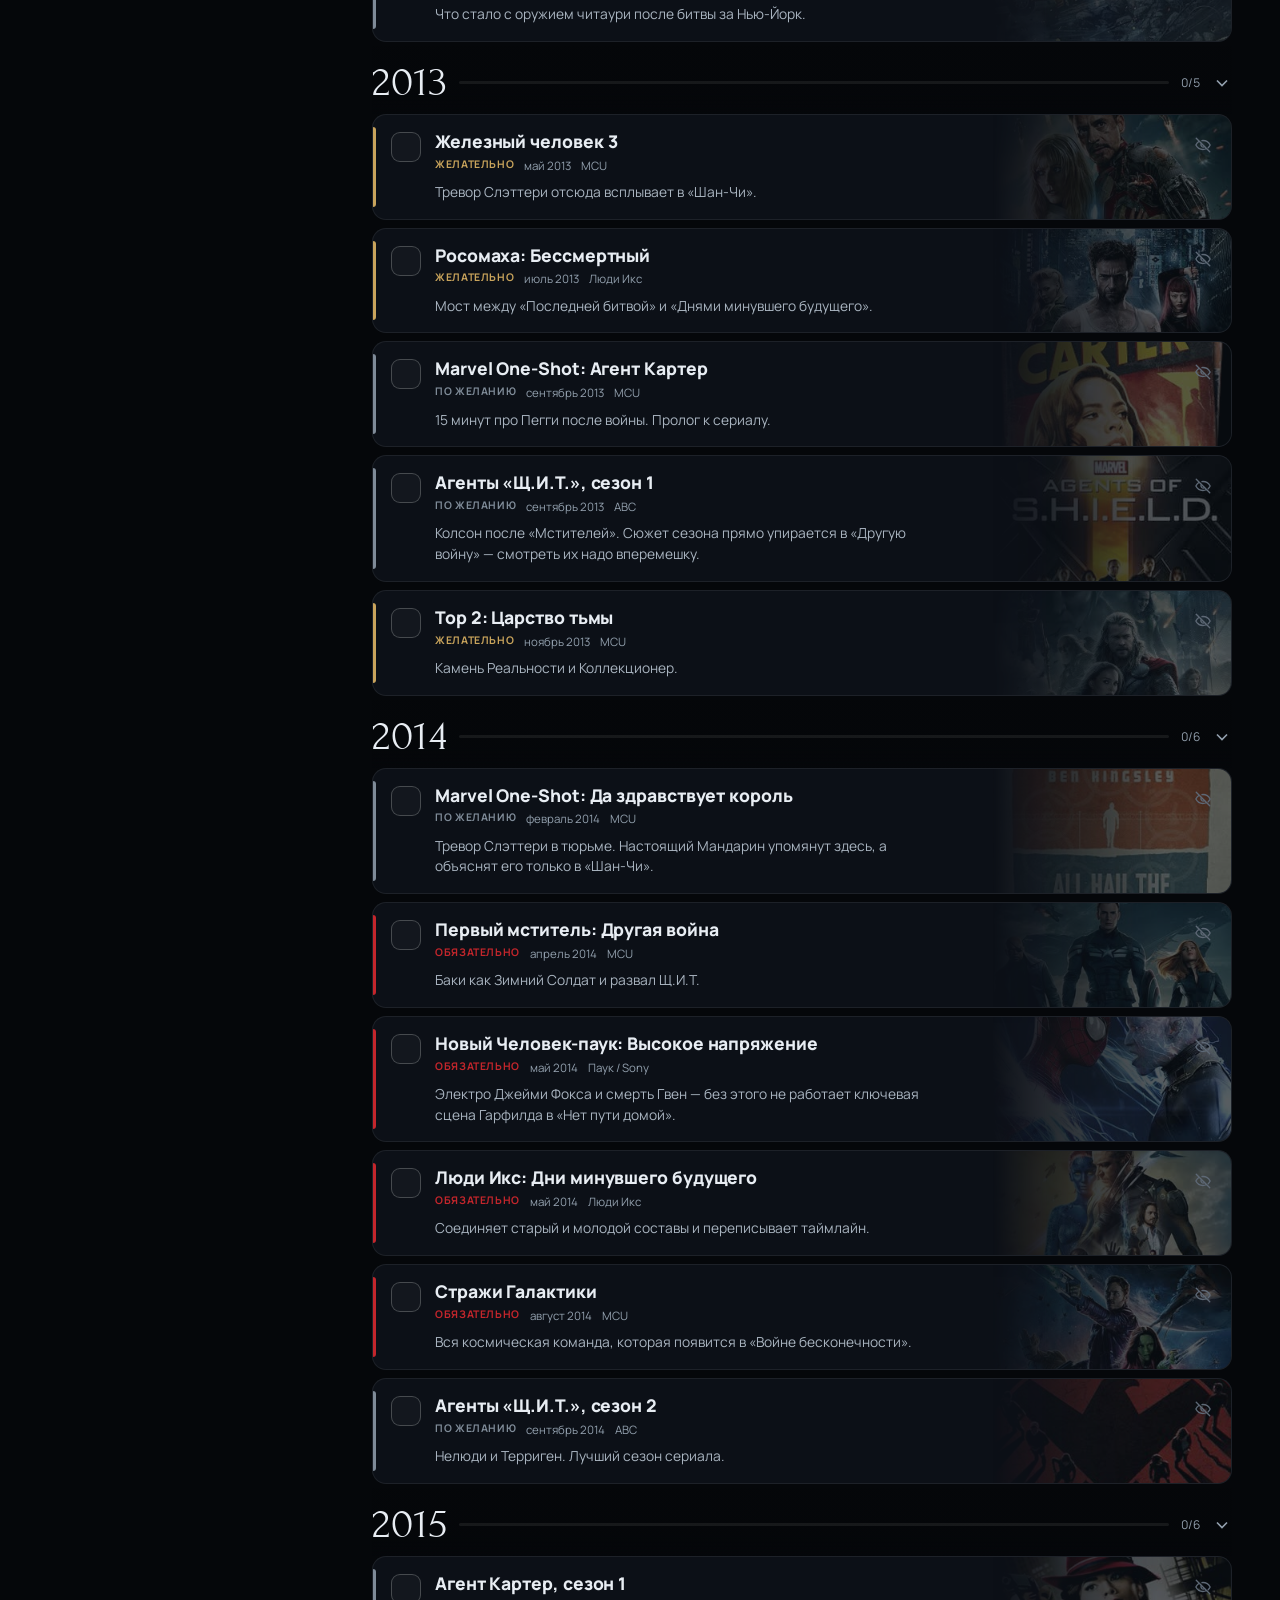
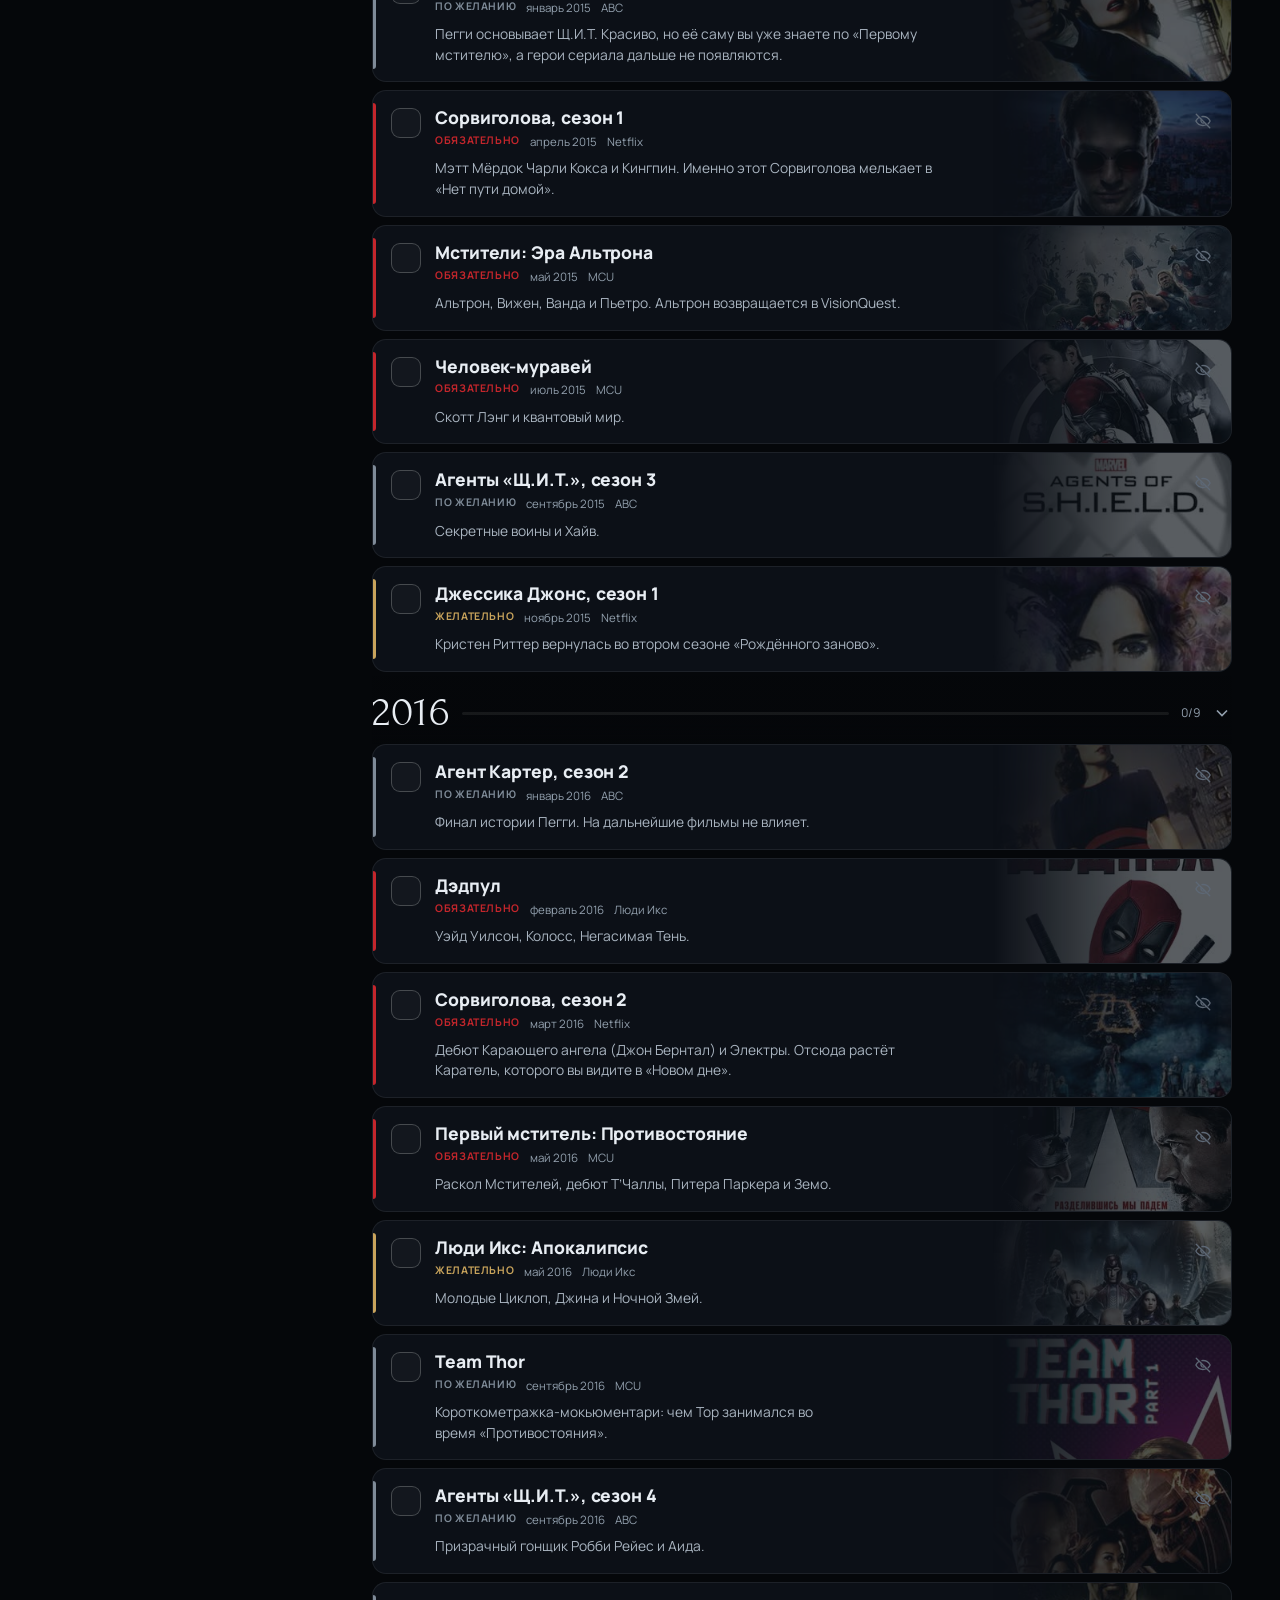
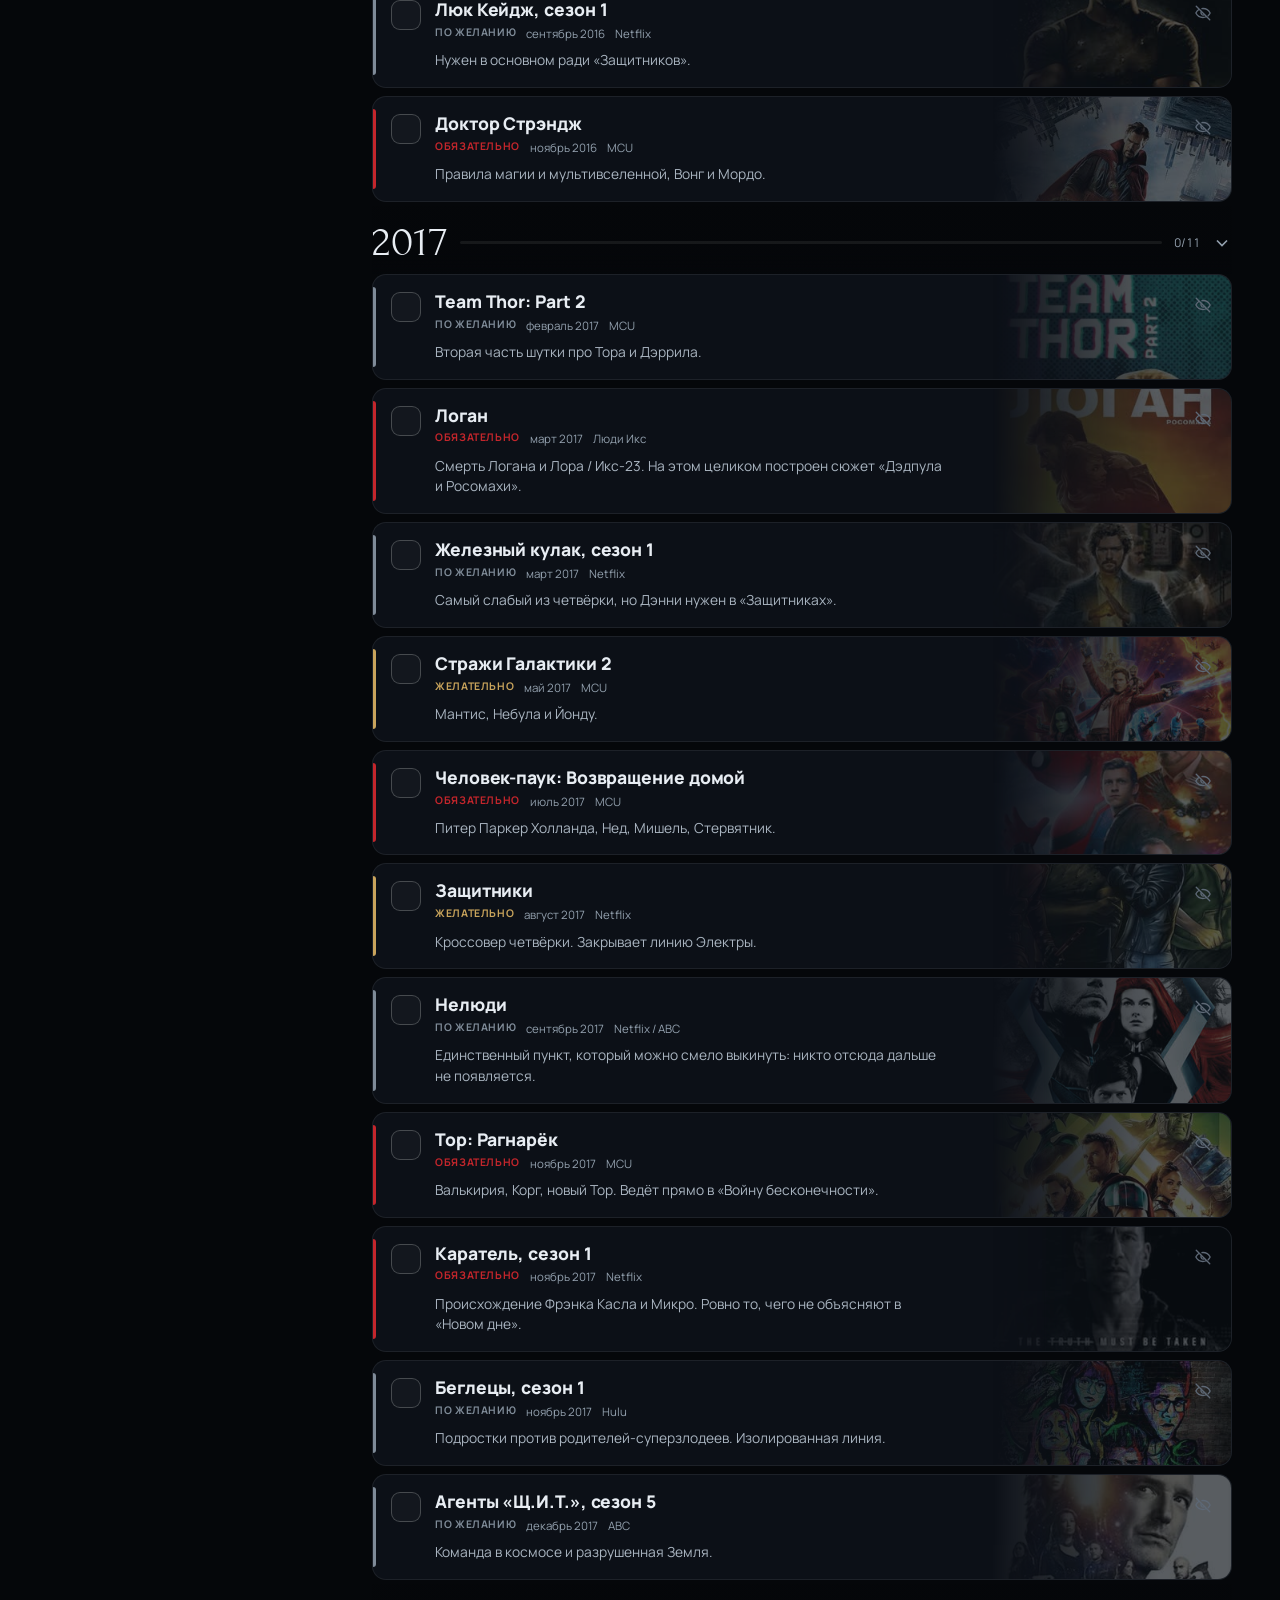
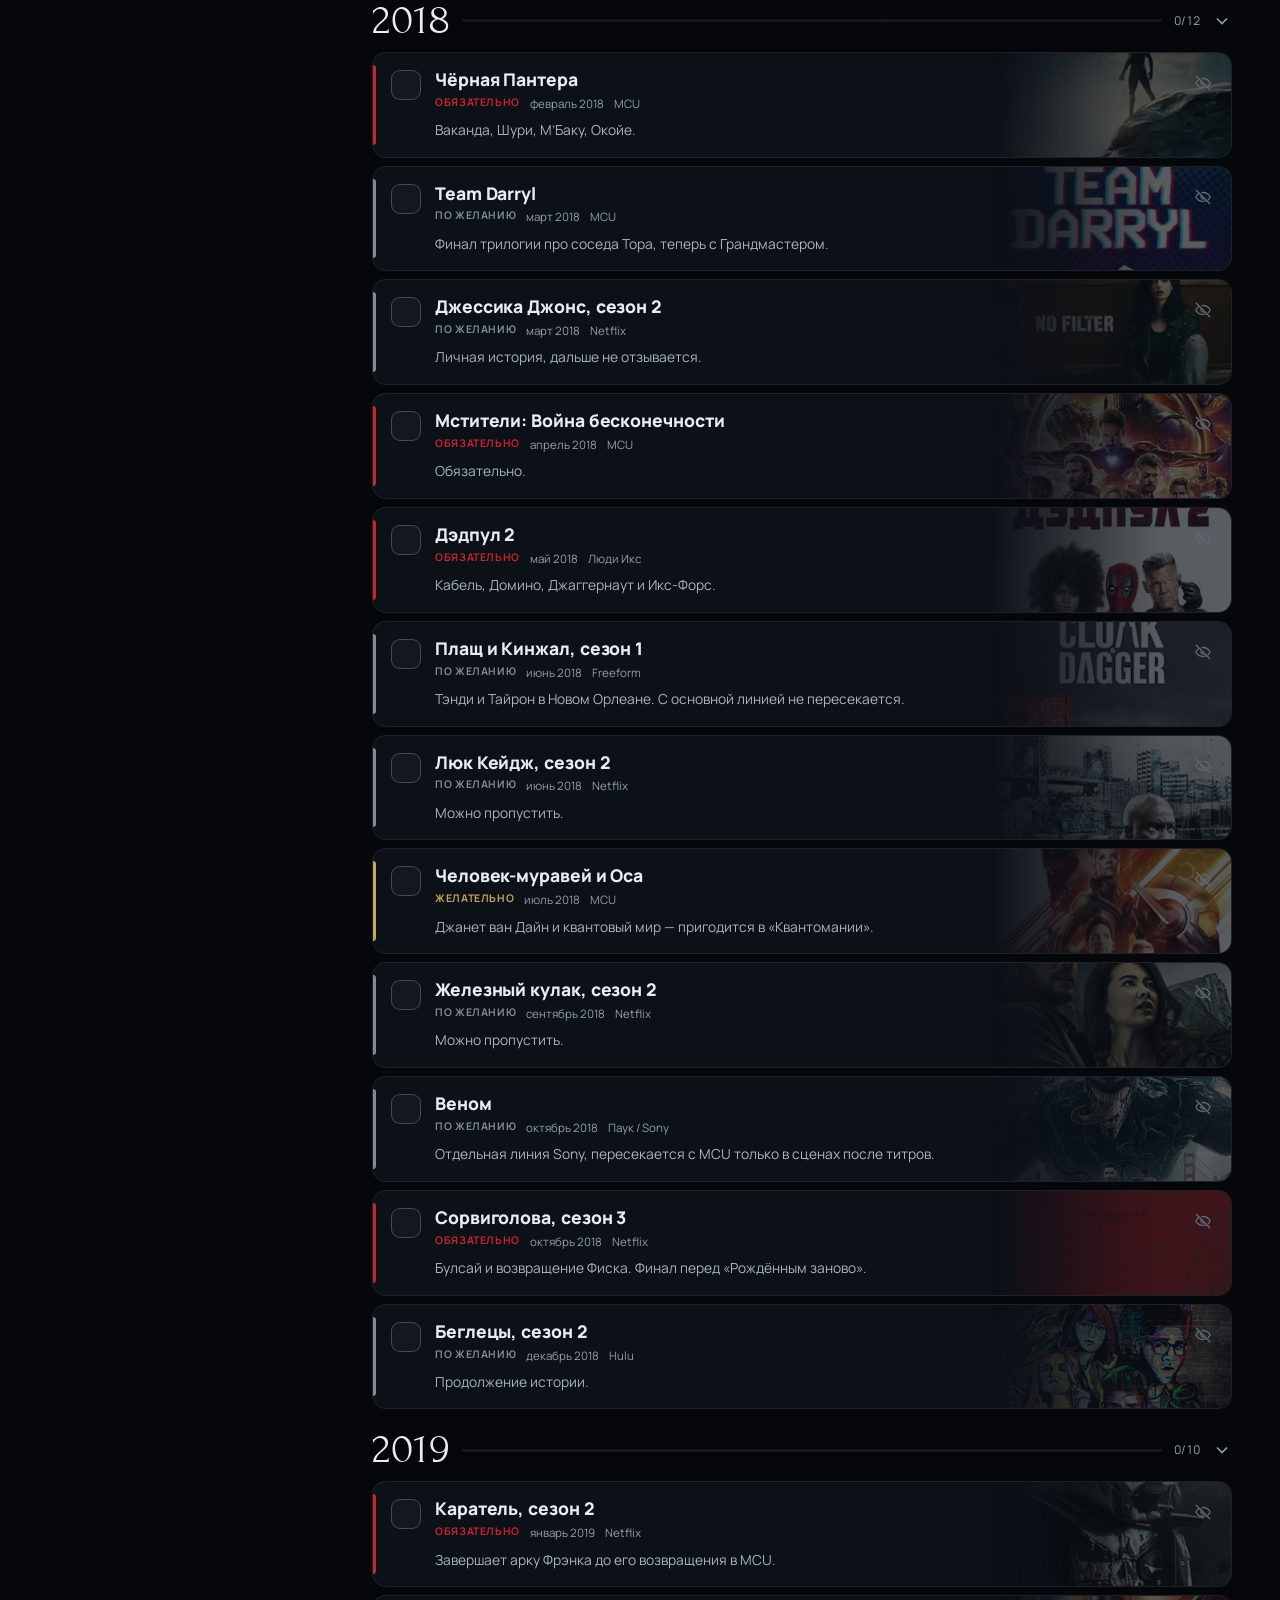
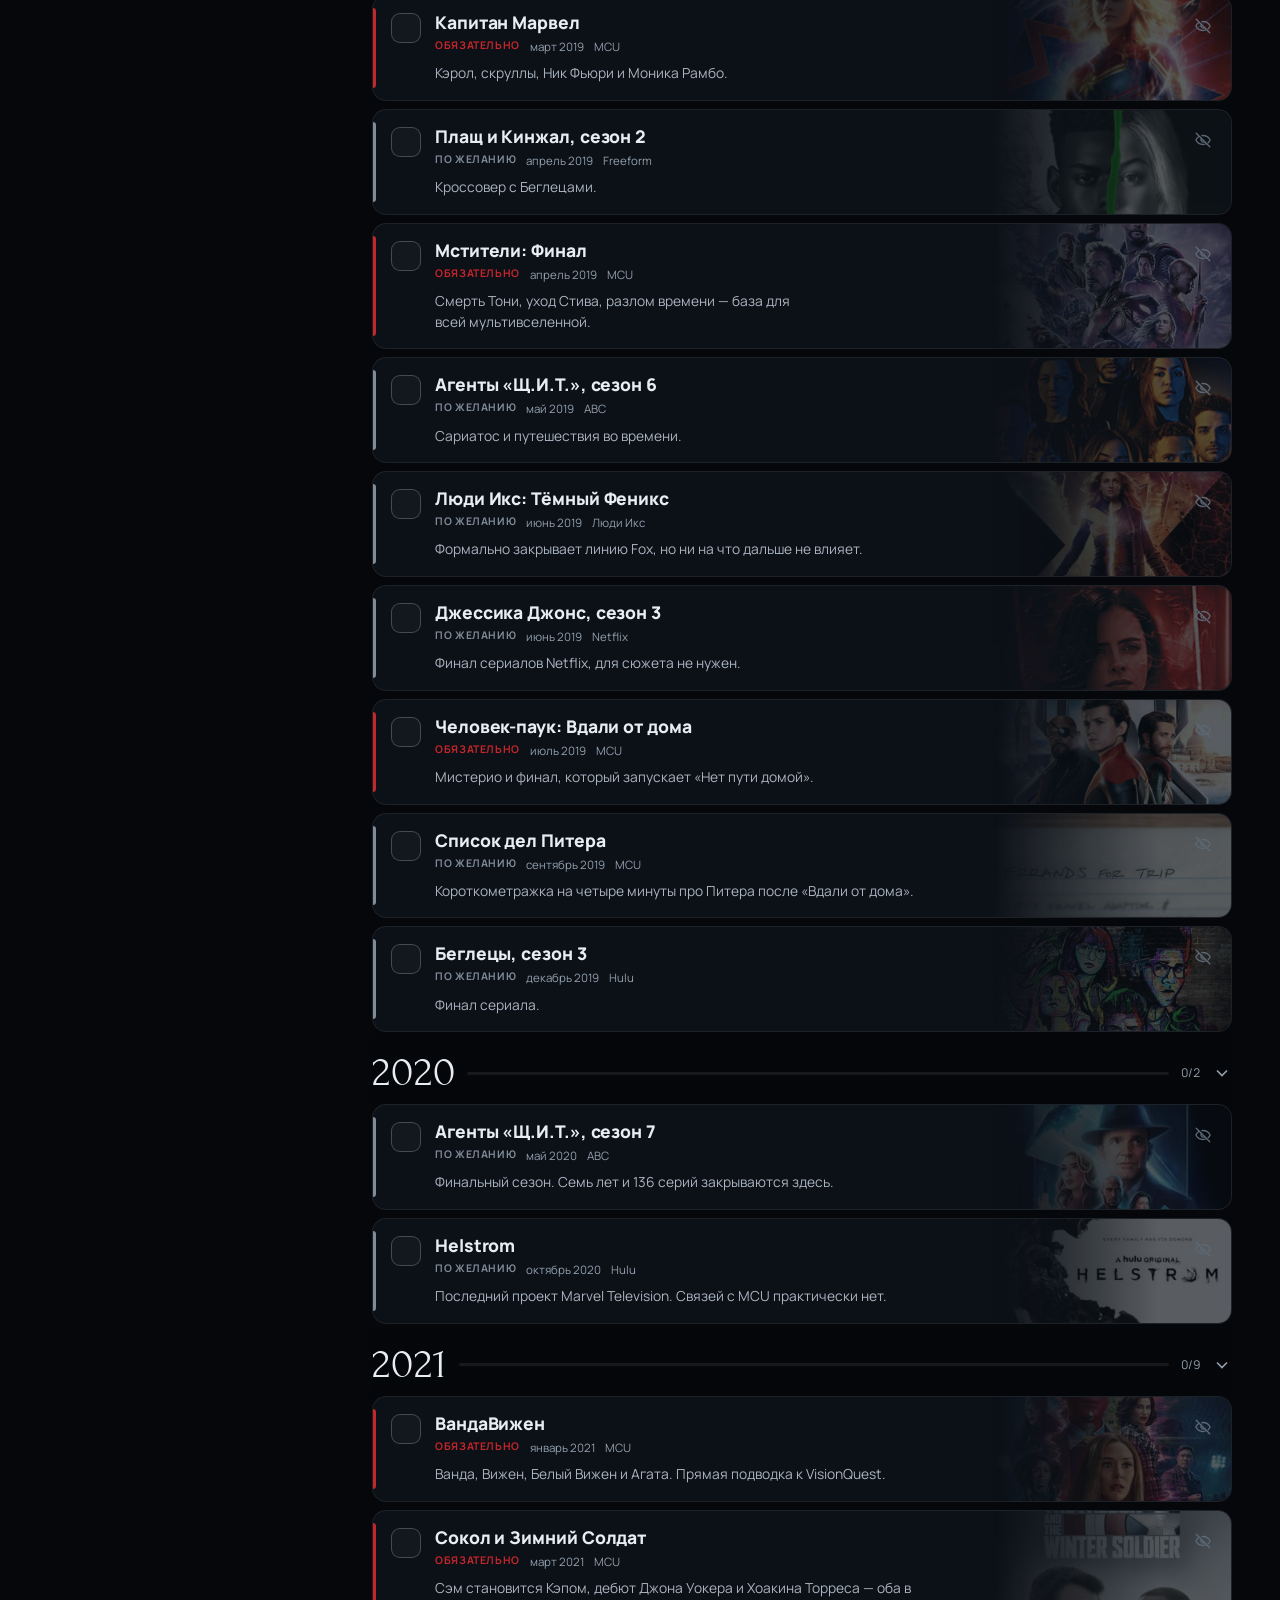
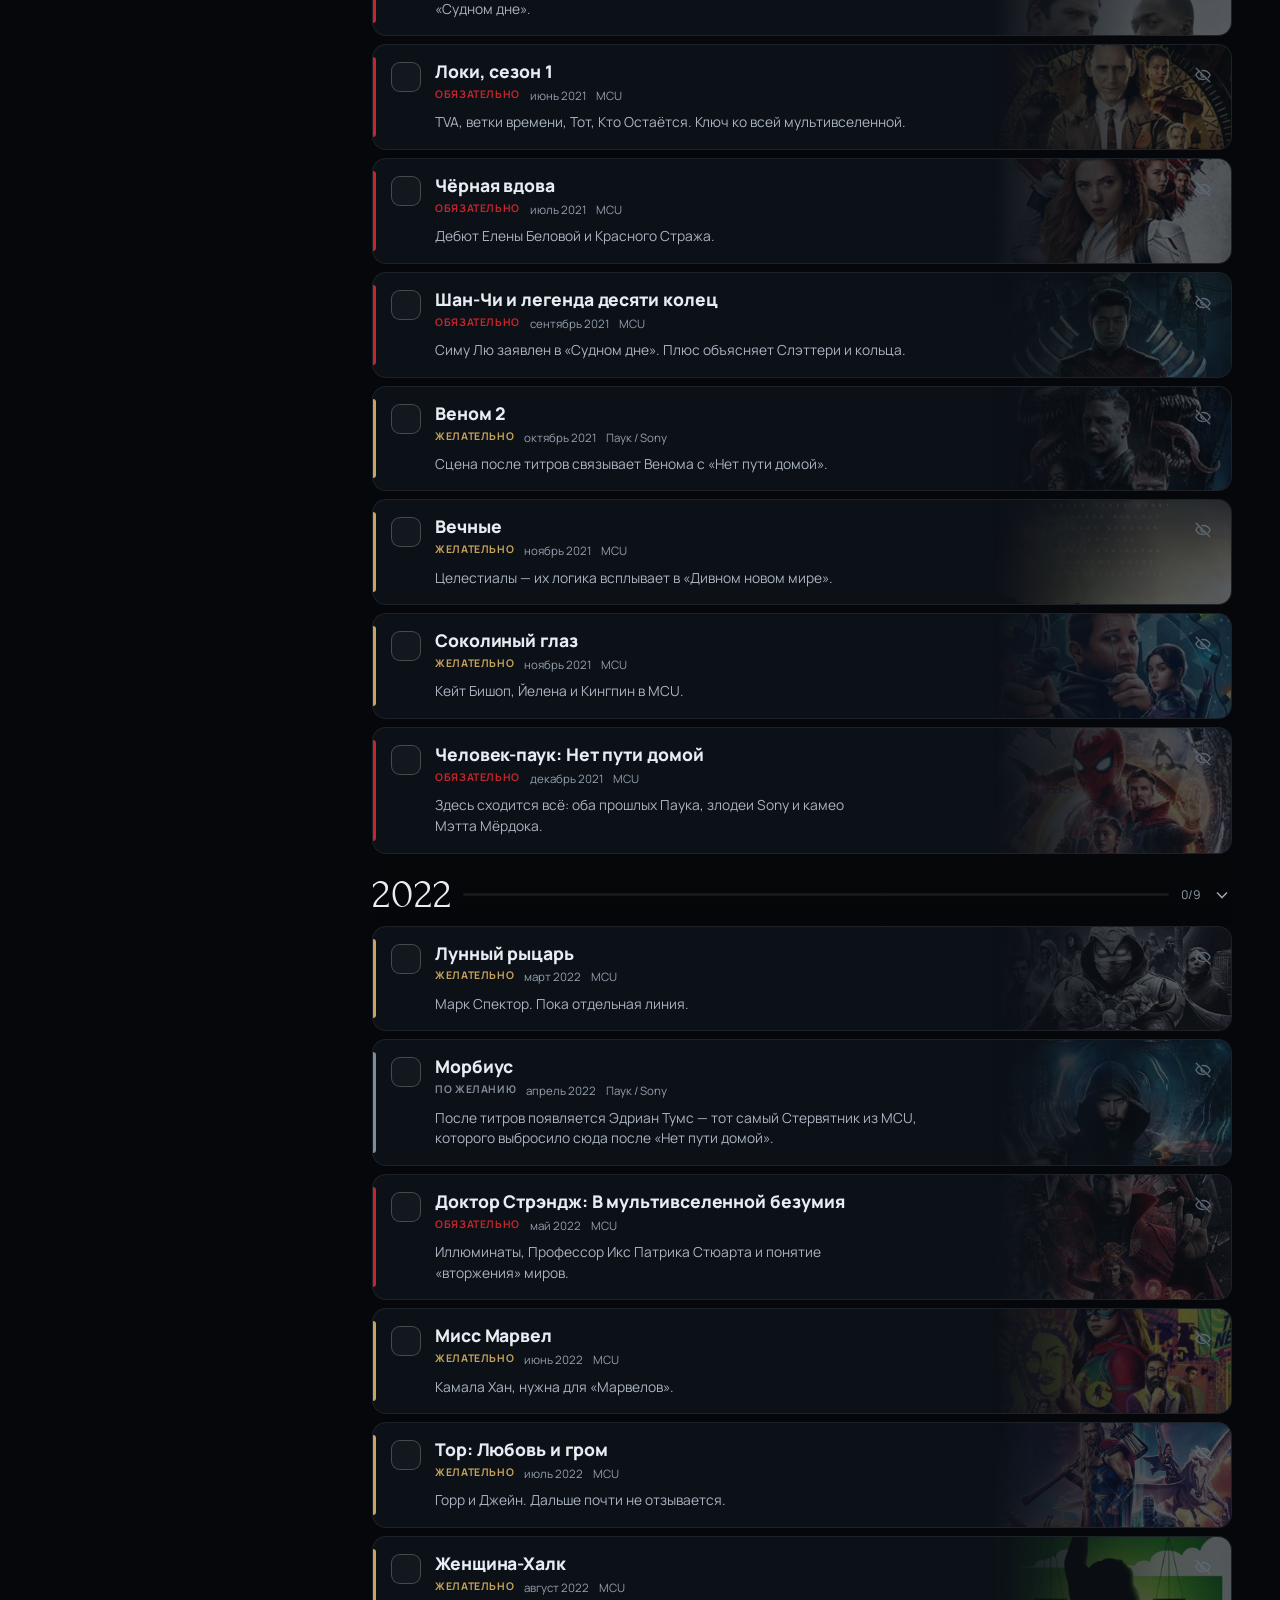
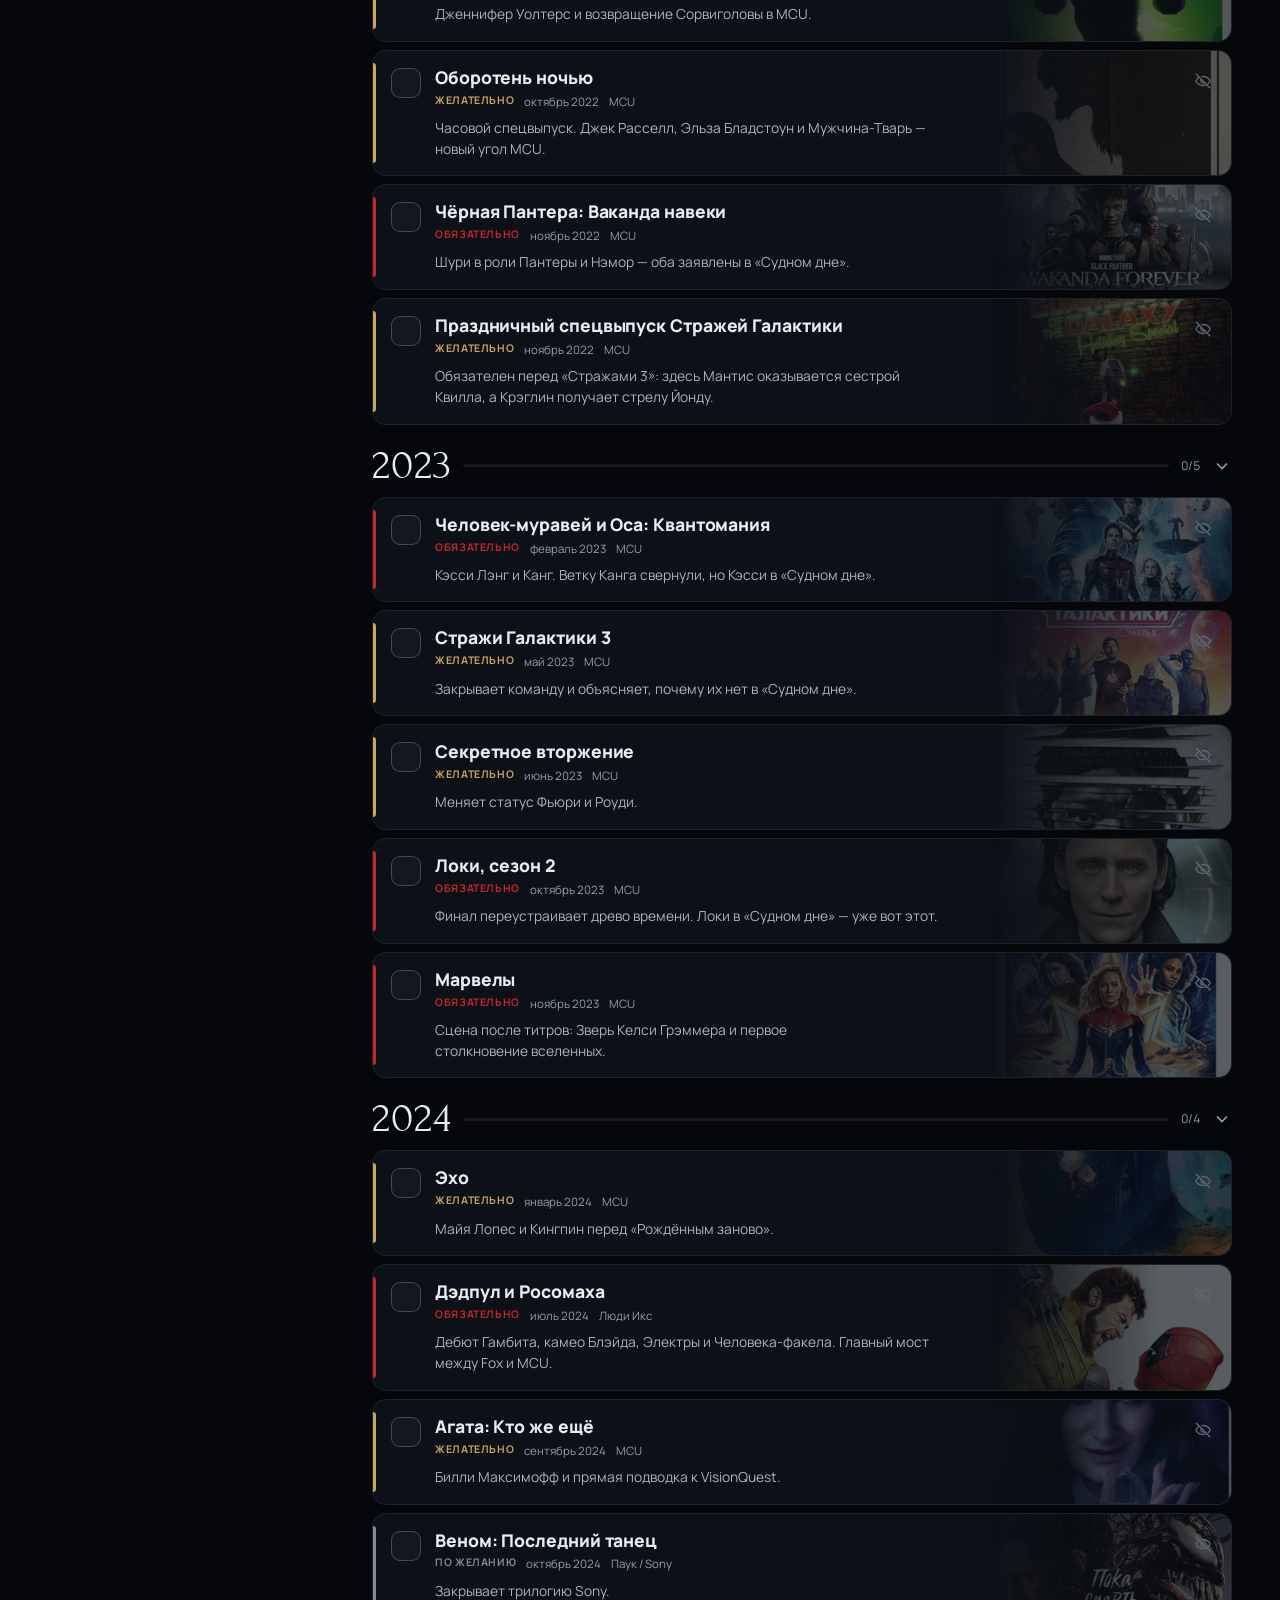
==== commit 5b4d2349: "Posters for the remaining 16 titles from MCU Wiki WandaVision, Falcon and the Winter Soldier, Hawkey" ====
--- a/index.html
+++ b/index.html
@@ -161,7 +161,7 @@
         <span><i class="lg lg-opt"></i>По желанию</span>
       </div>
       <p>«Сорвиголова» (2003), «Электра», «Блэйд» и «Фантастическая четвёрка» 2005–2007 годов к&nbsp;MCU не&nbsp;относятся — они в&nbsp;списке потому, что их герои делают камео в&nbsp;«Дэдпуле и&nbsp;Росомахе».</p>
-      <p>Кадры из тизера «Мстители: Судный день» © Marvel Studios. Постеры — из Википедии, © правообладатели. Атмосферные арты — фан-арт с Pinterest, права у авторов. Фанатский некоммерческий проект.</p>
+      <p>Кадры из тизера «Мстители: Судный день» © Marvel Studios. Постеры — из Википедии и MCU Wiki, © правообладатели. Атмосферные арты — фан-арт с Pinterest, права у авторов. Фанатский некоммерческий проект.</p>
       <p class="foot-actions">
         <button type="button" class="link" data-act="intro">▶ Заставка</button>
         <button type="button" class="link" data-act="sync">☁ Синхронизация</button>
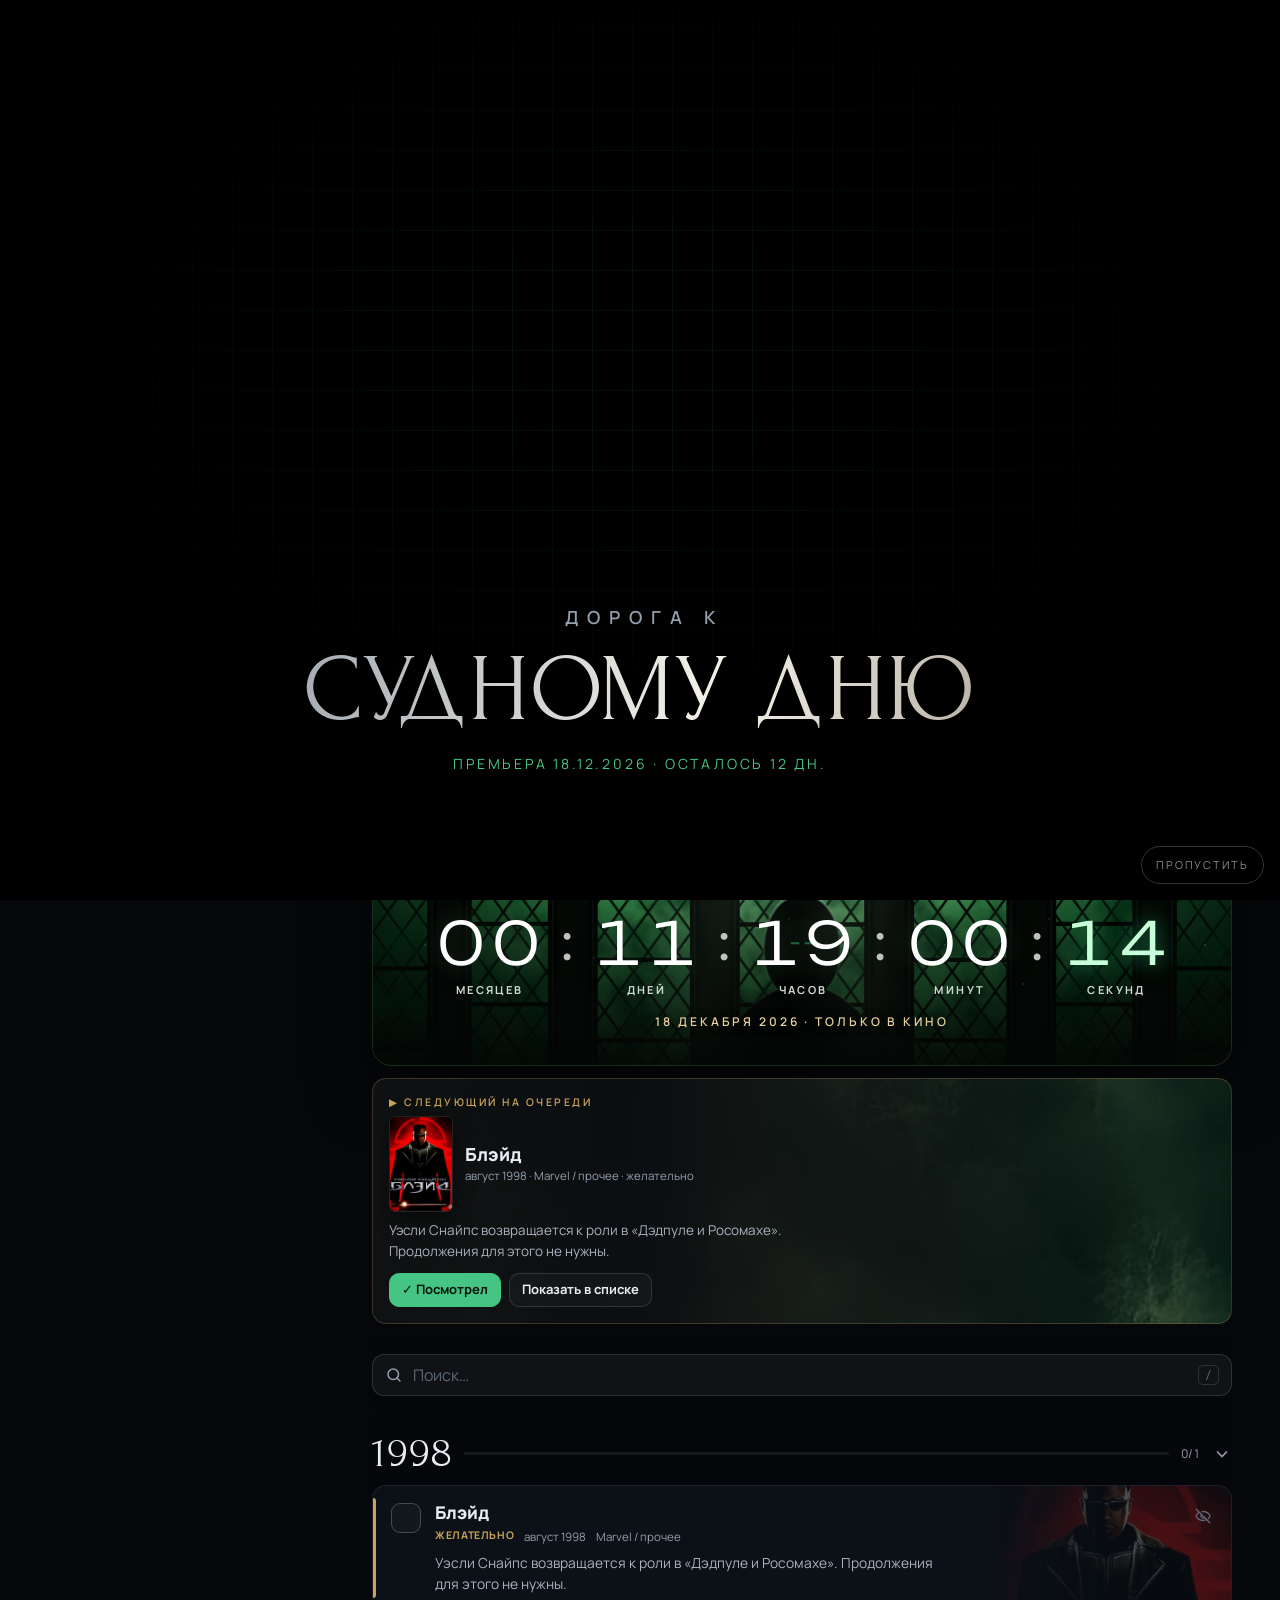
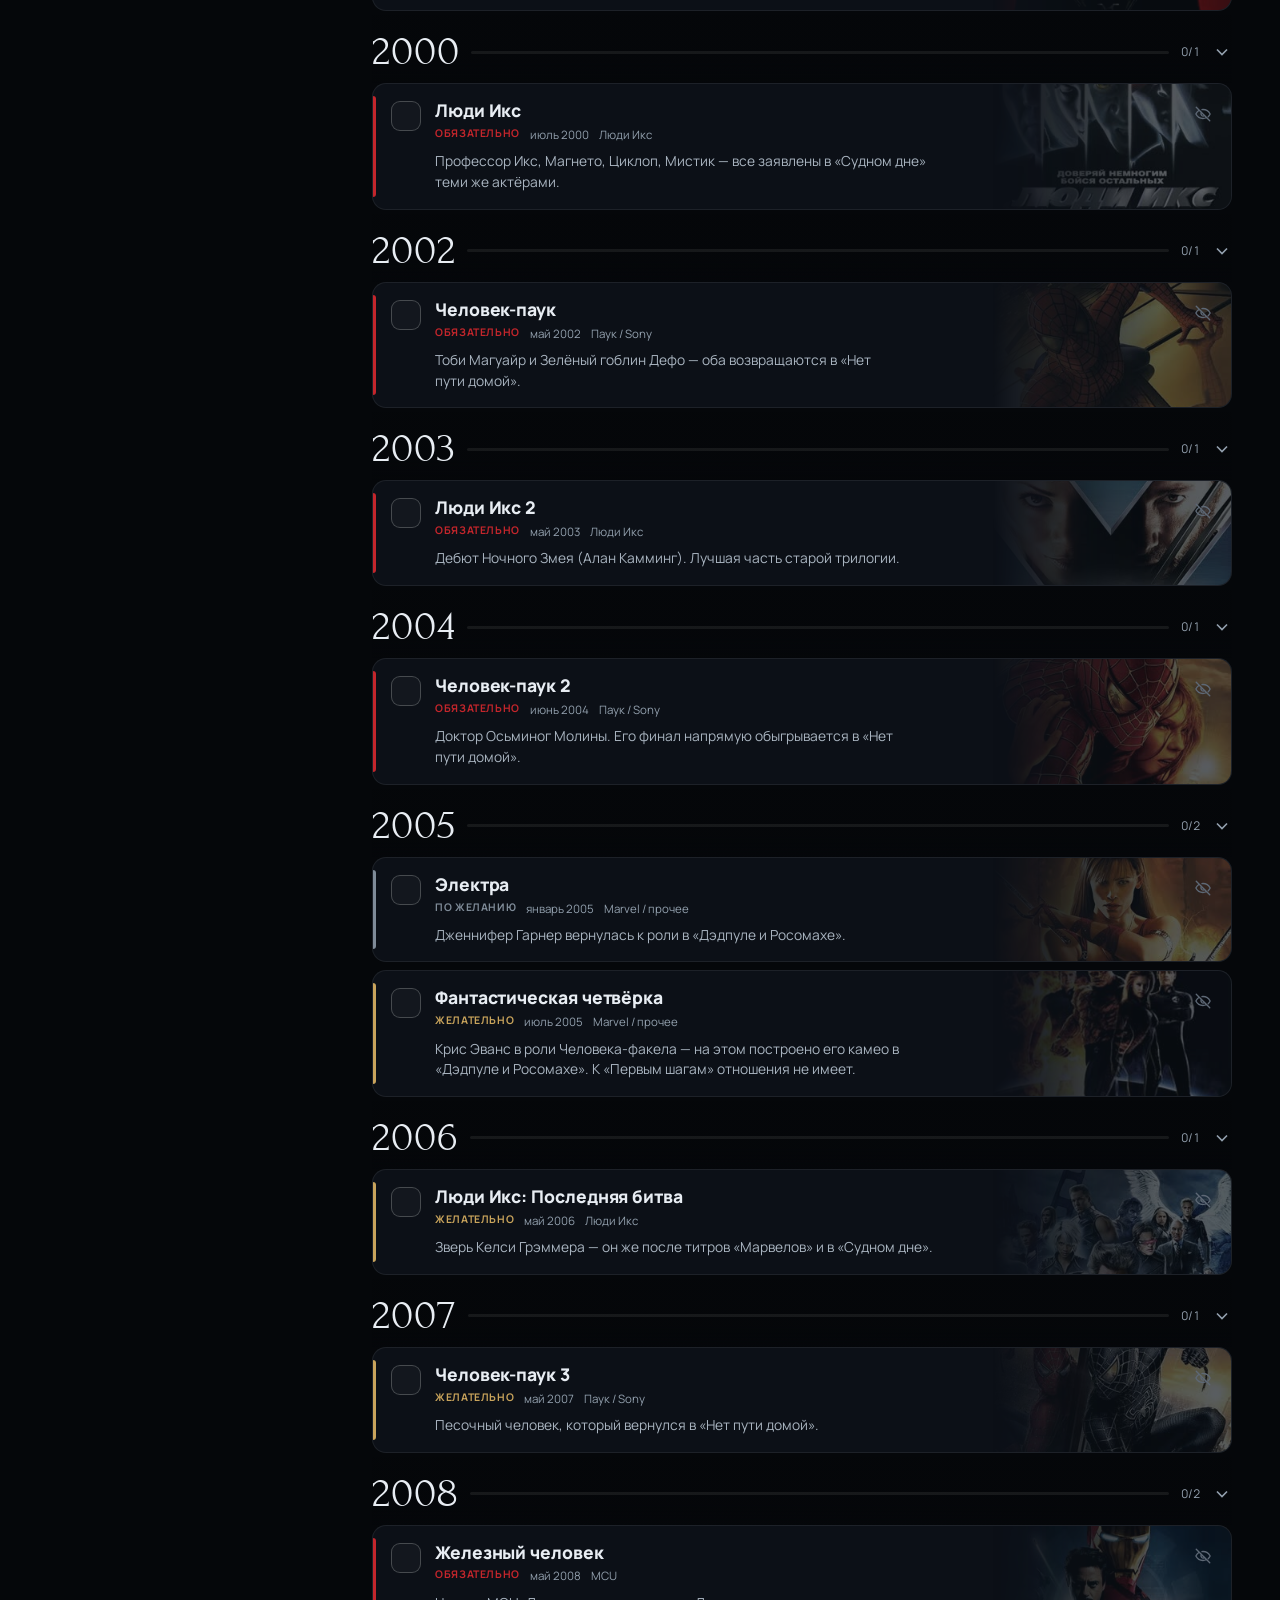
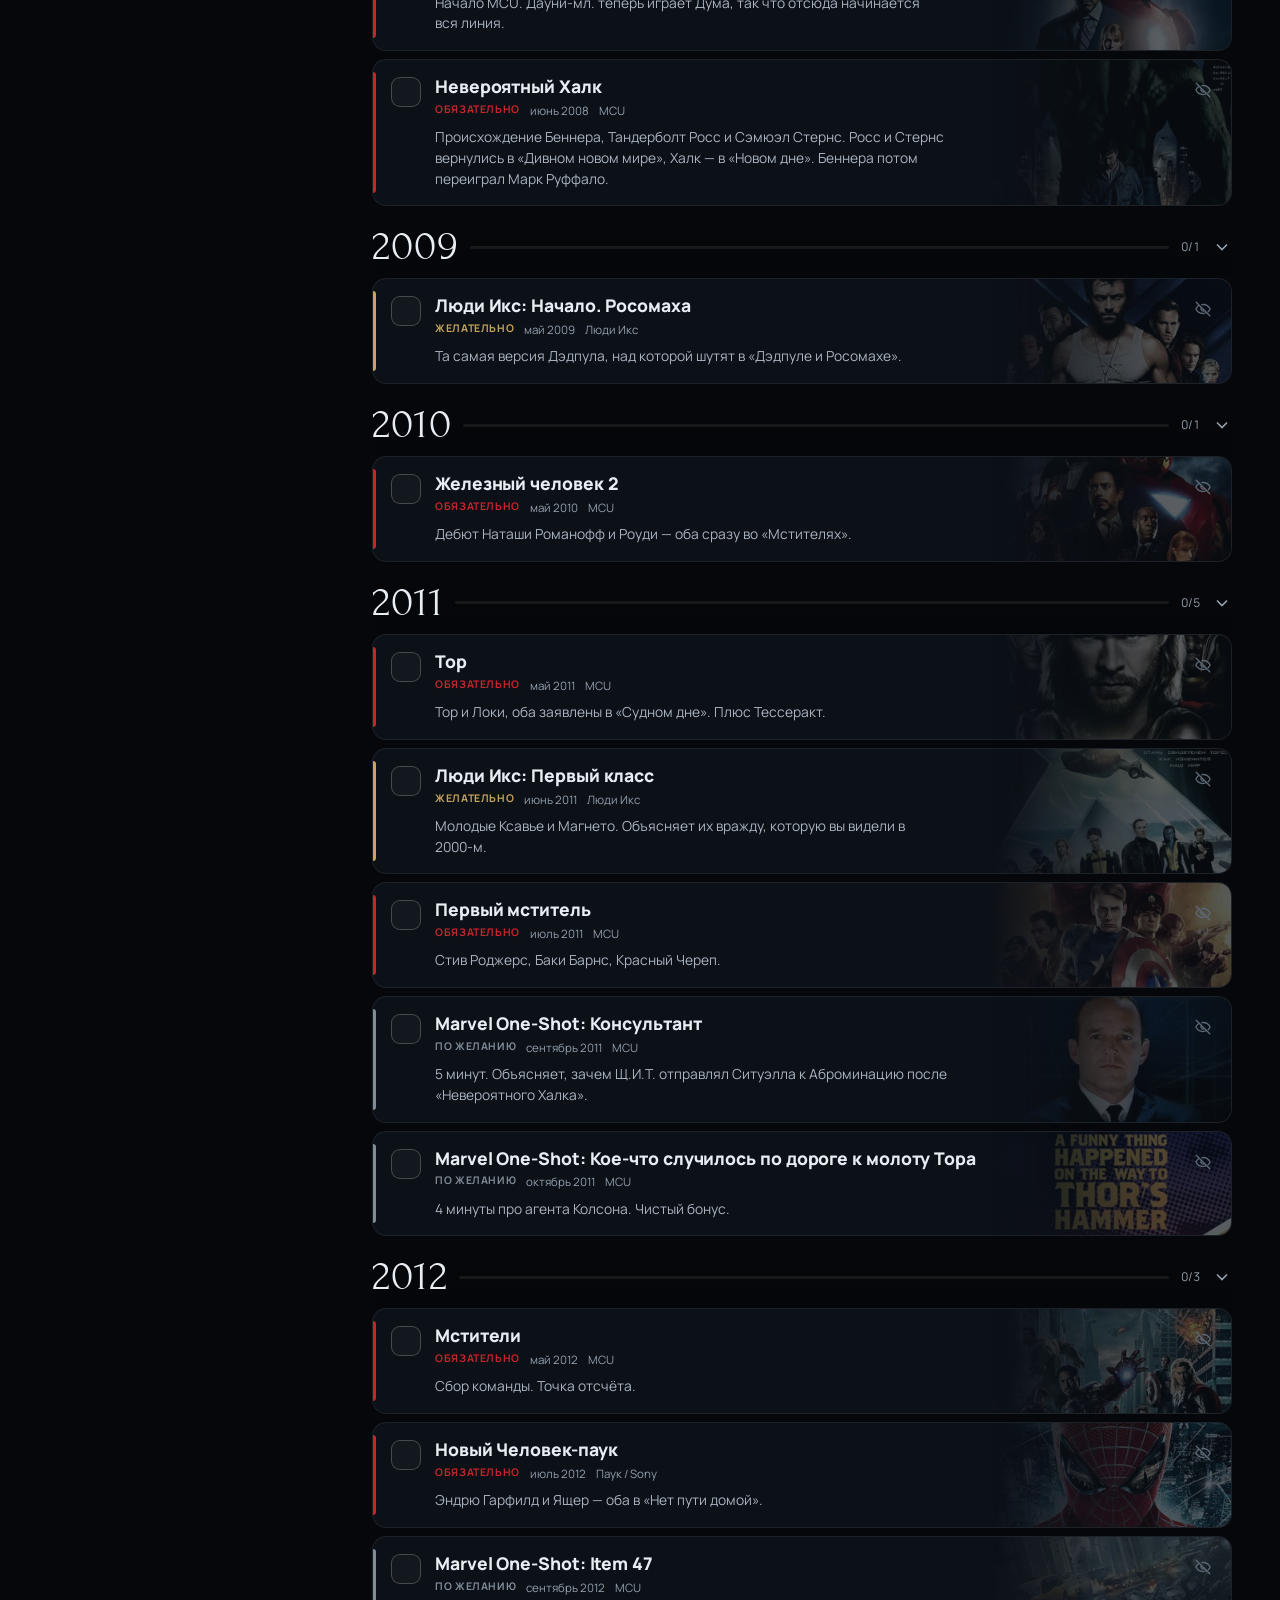
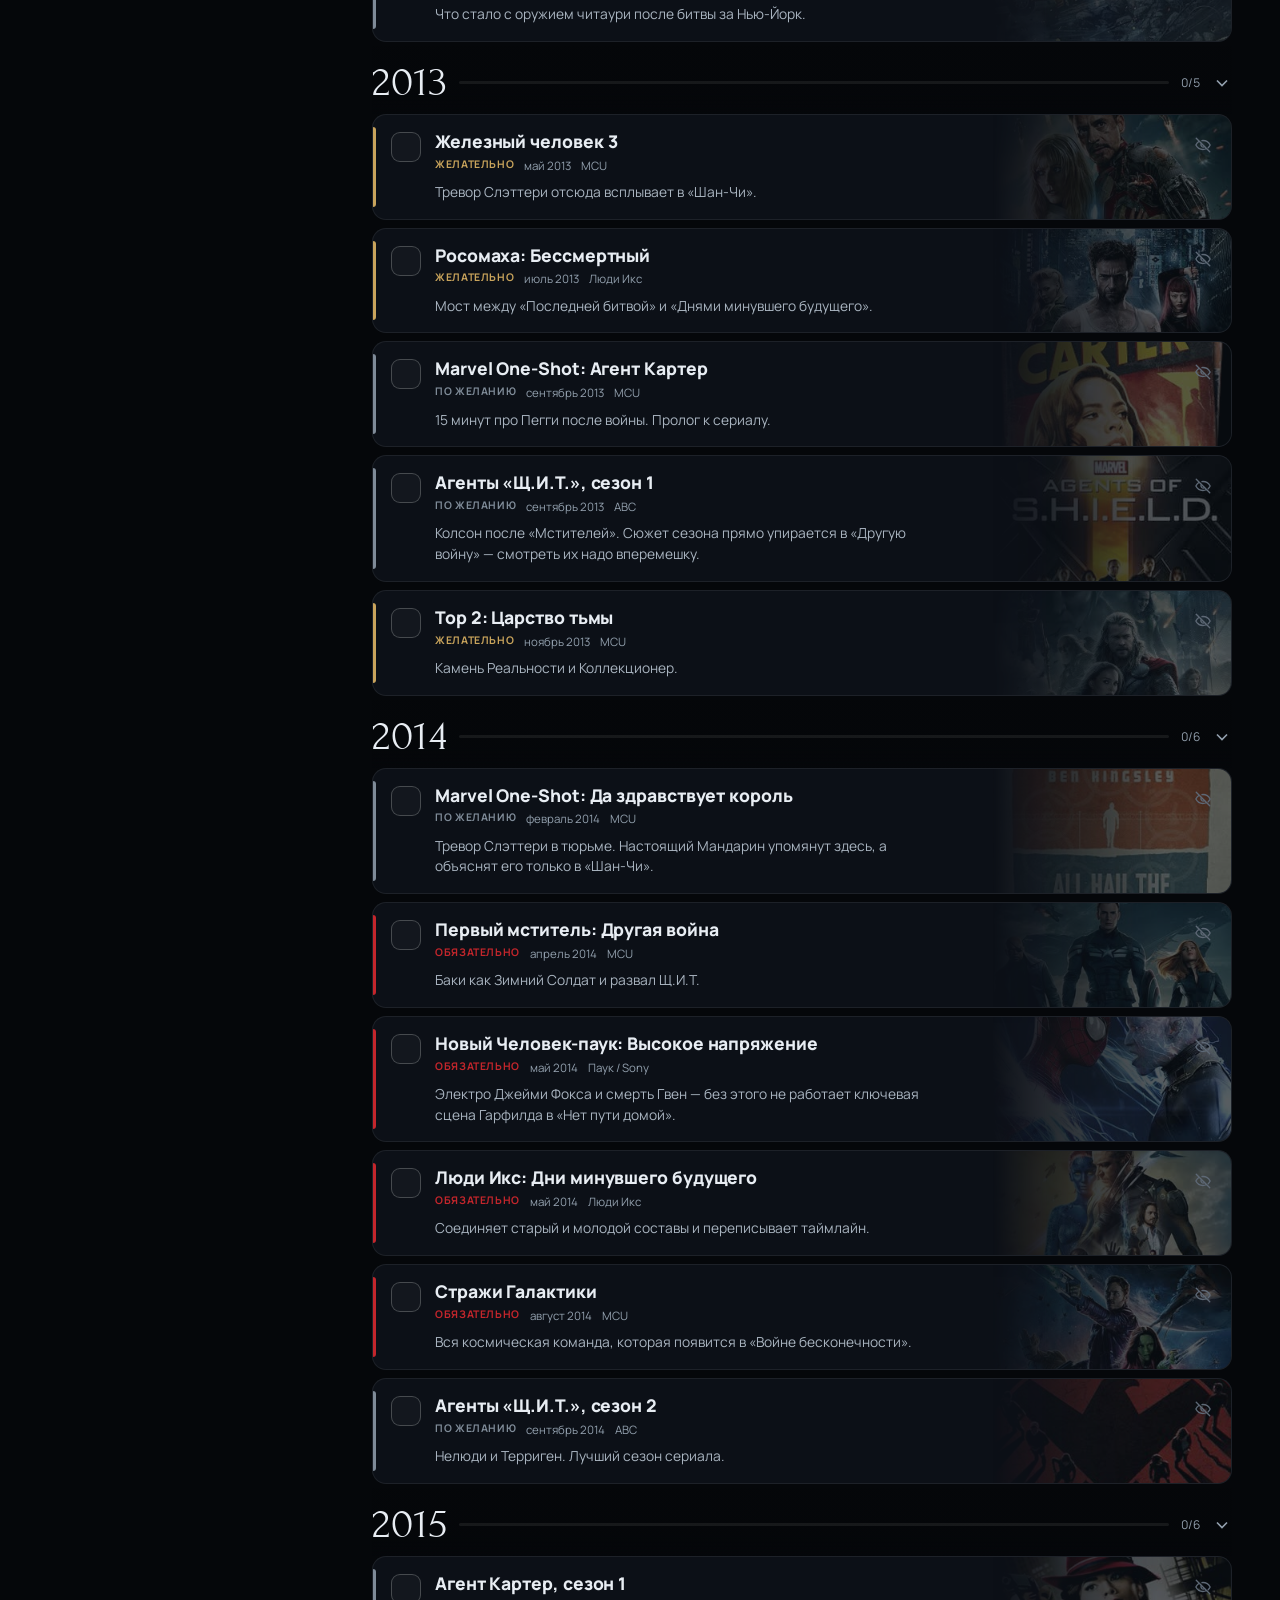
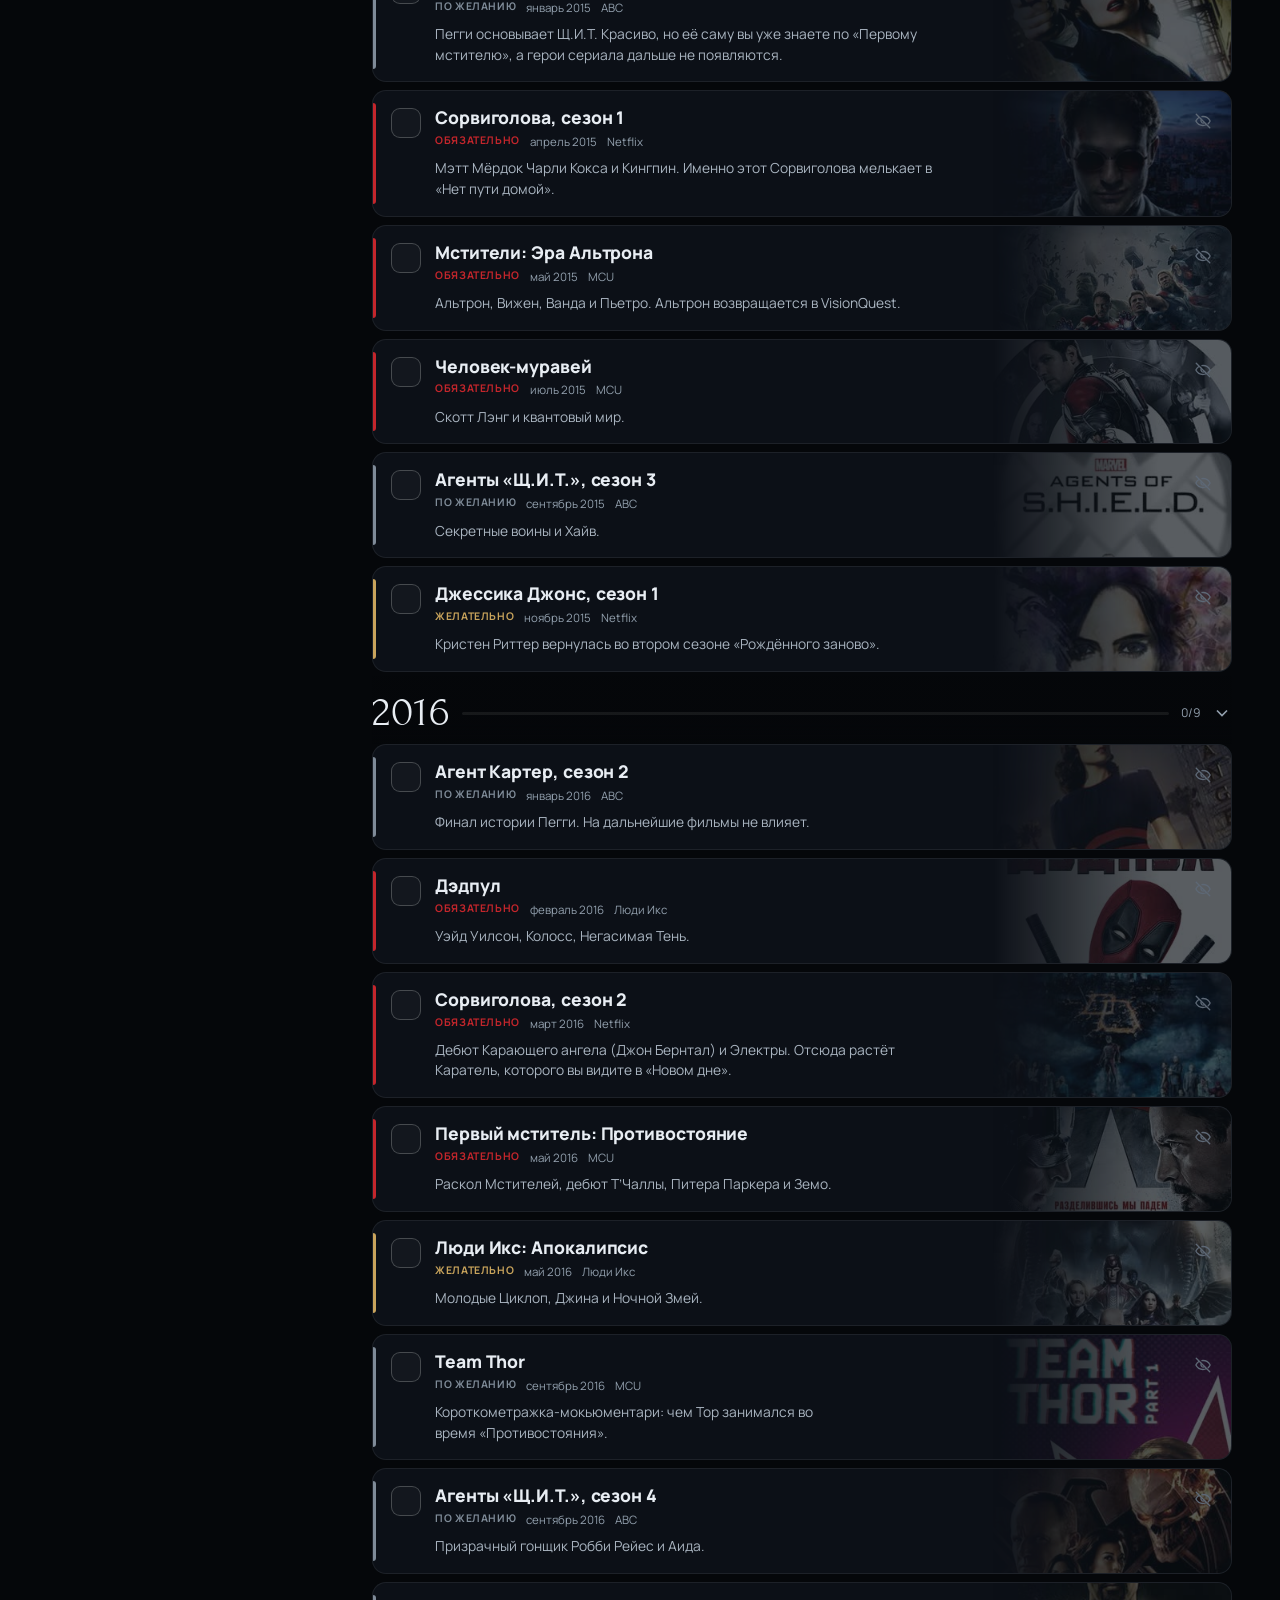
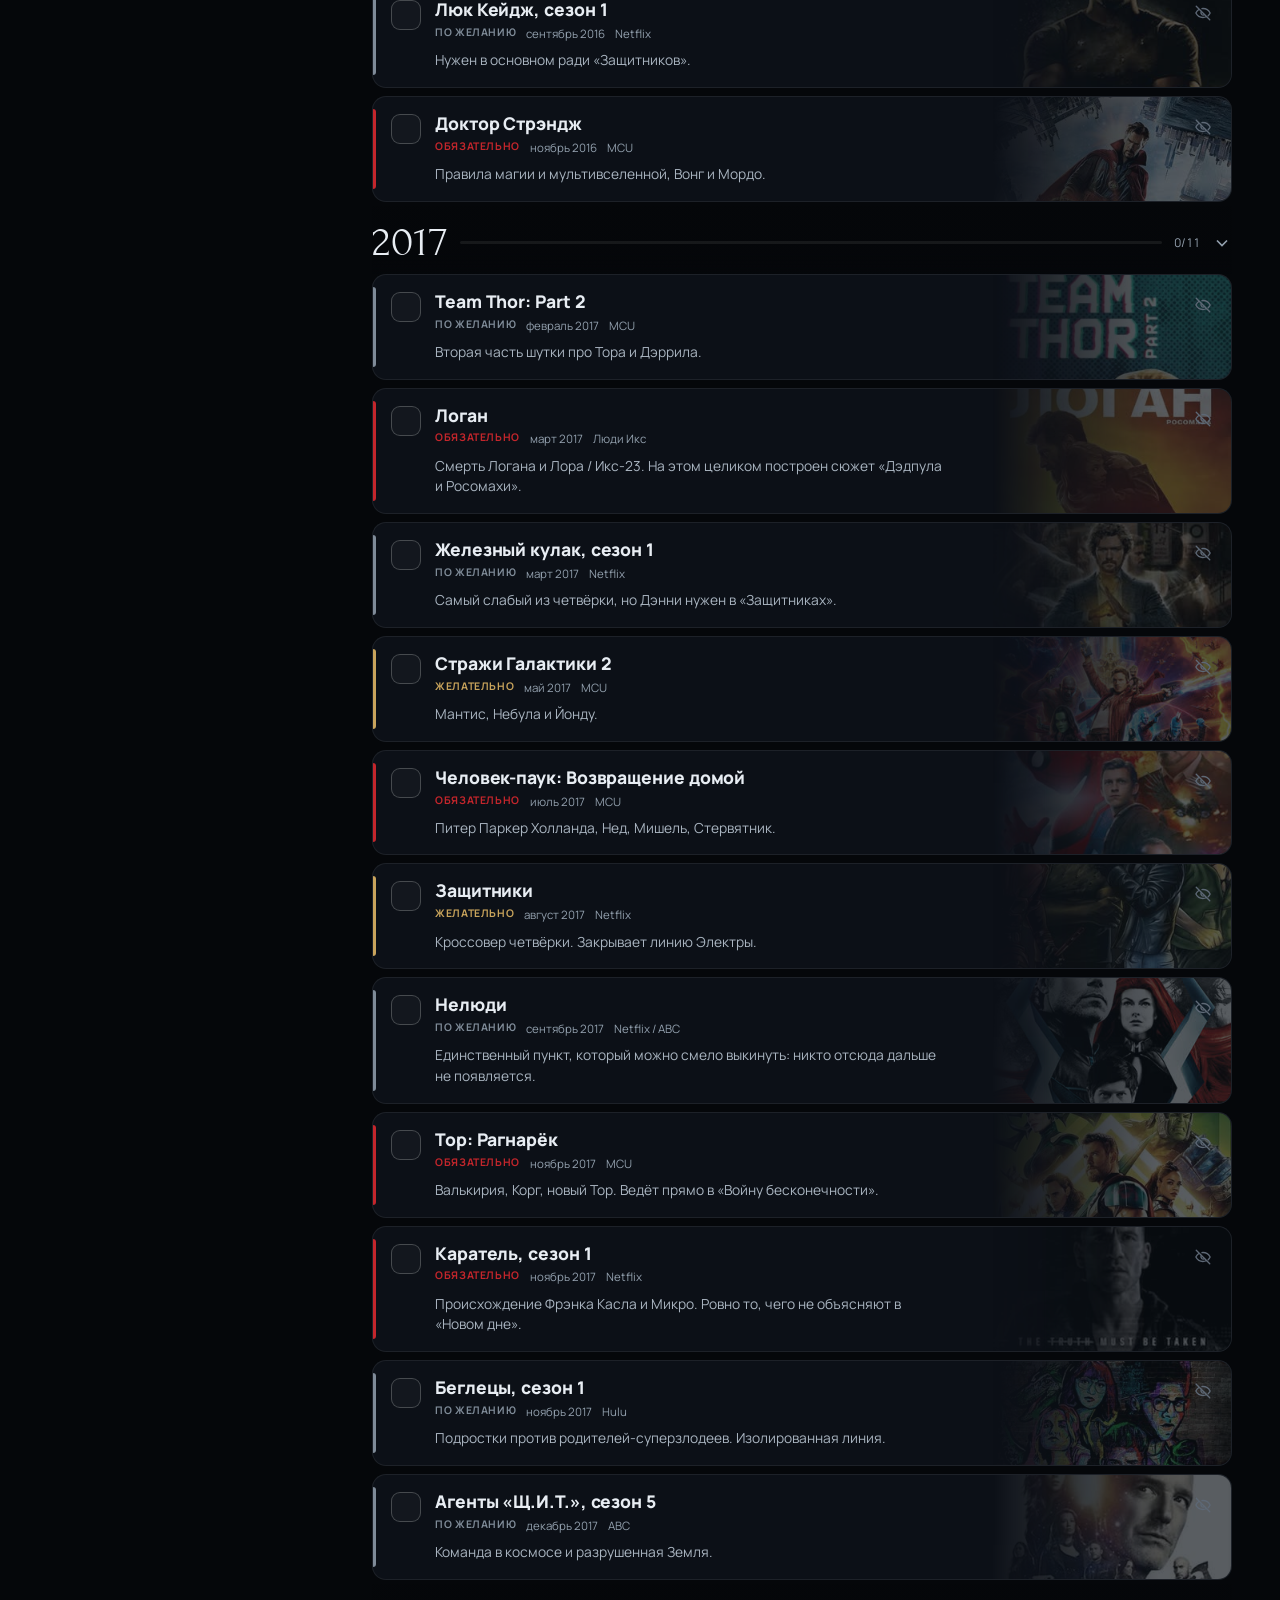
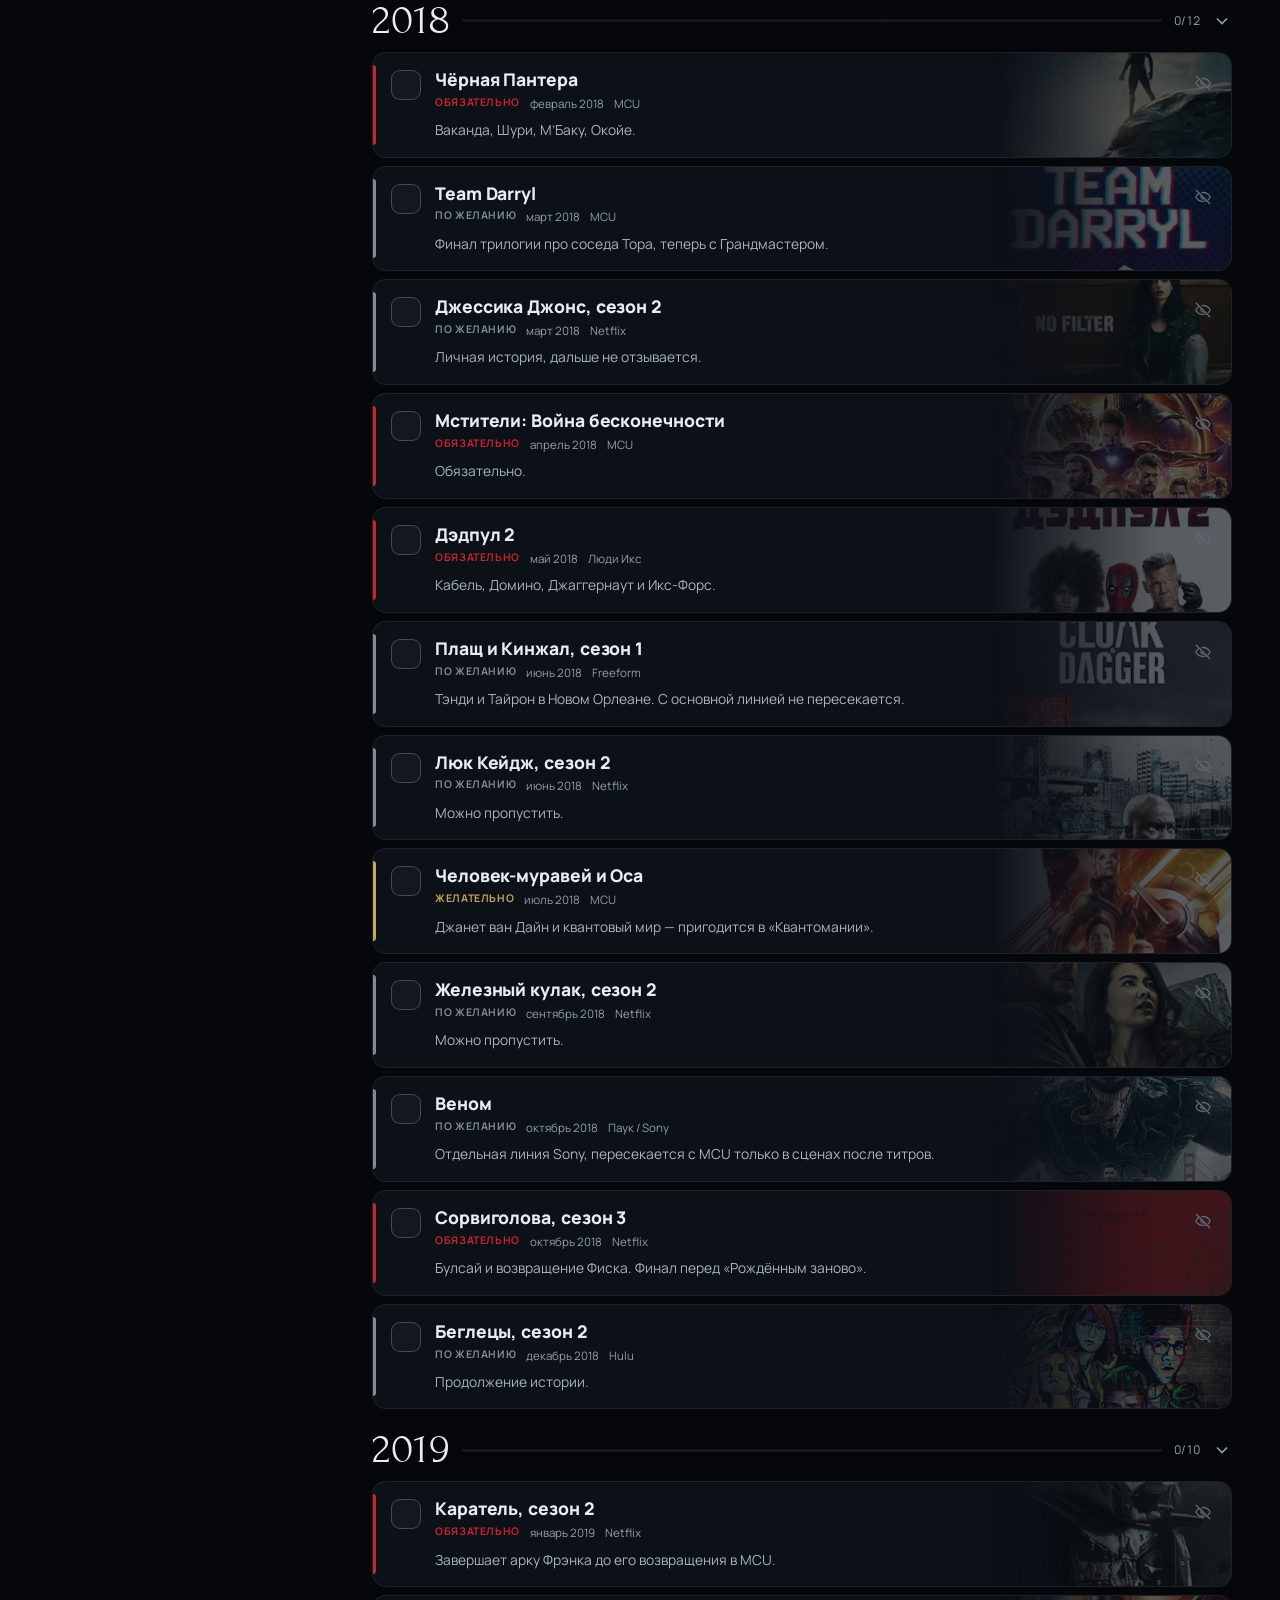
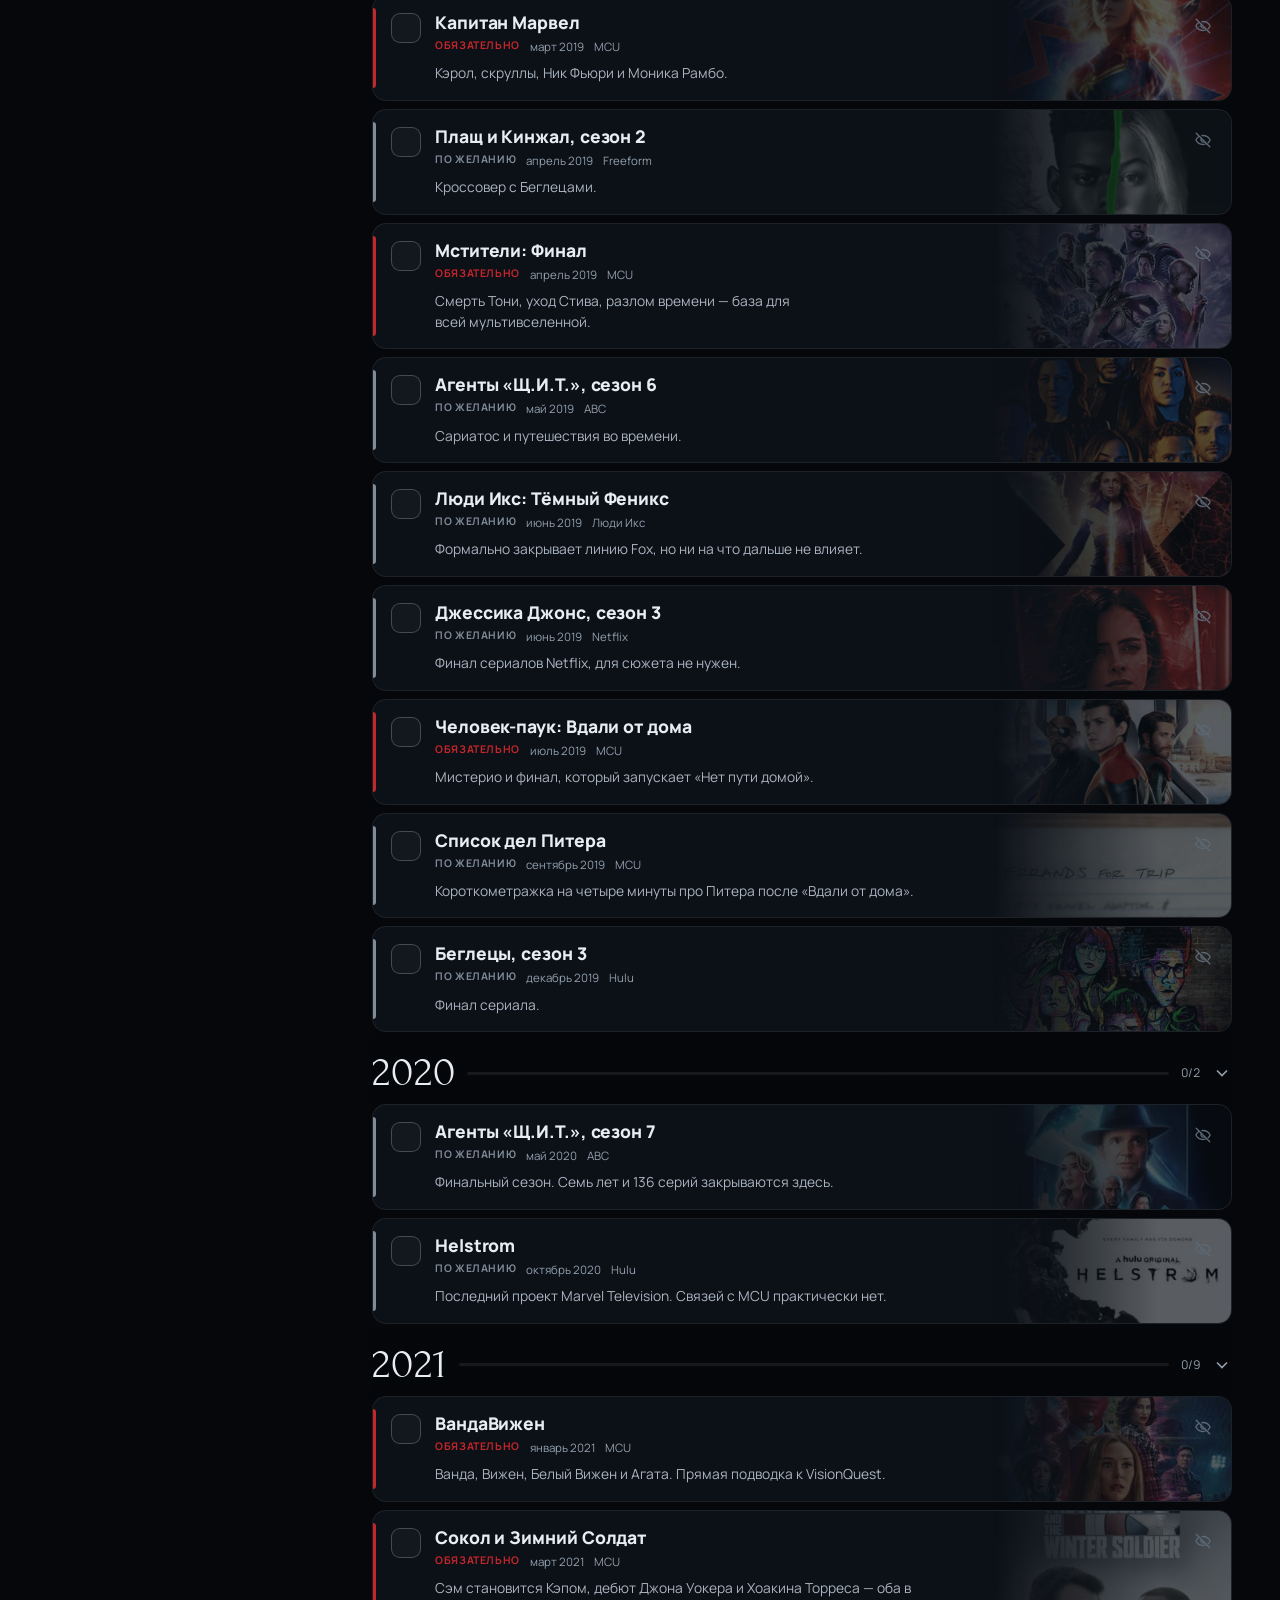
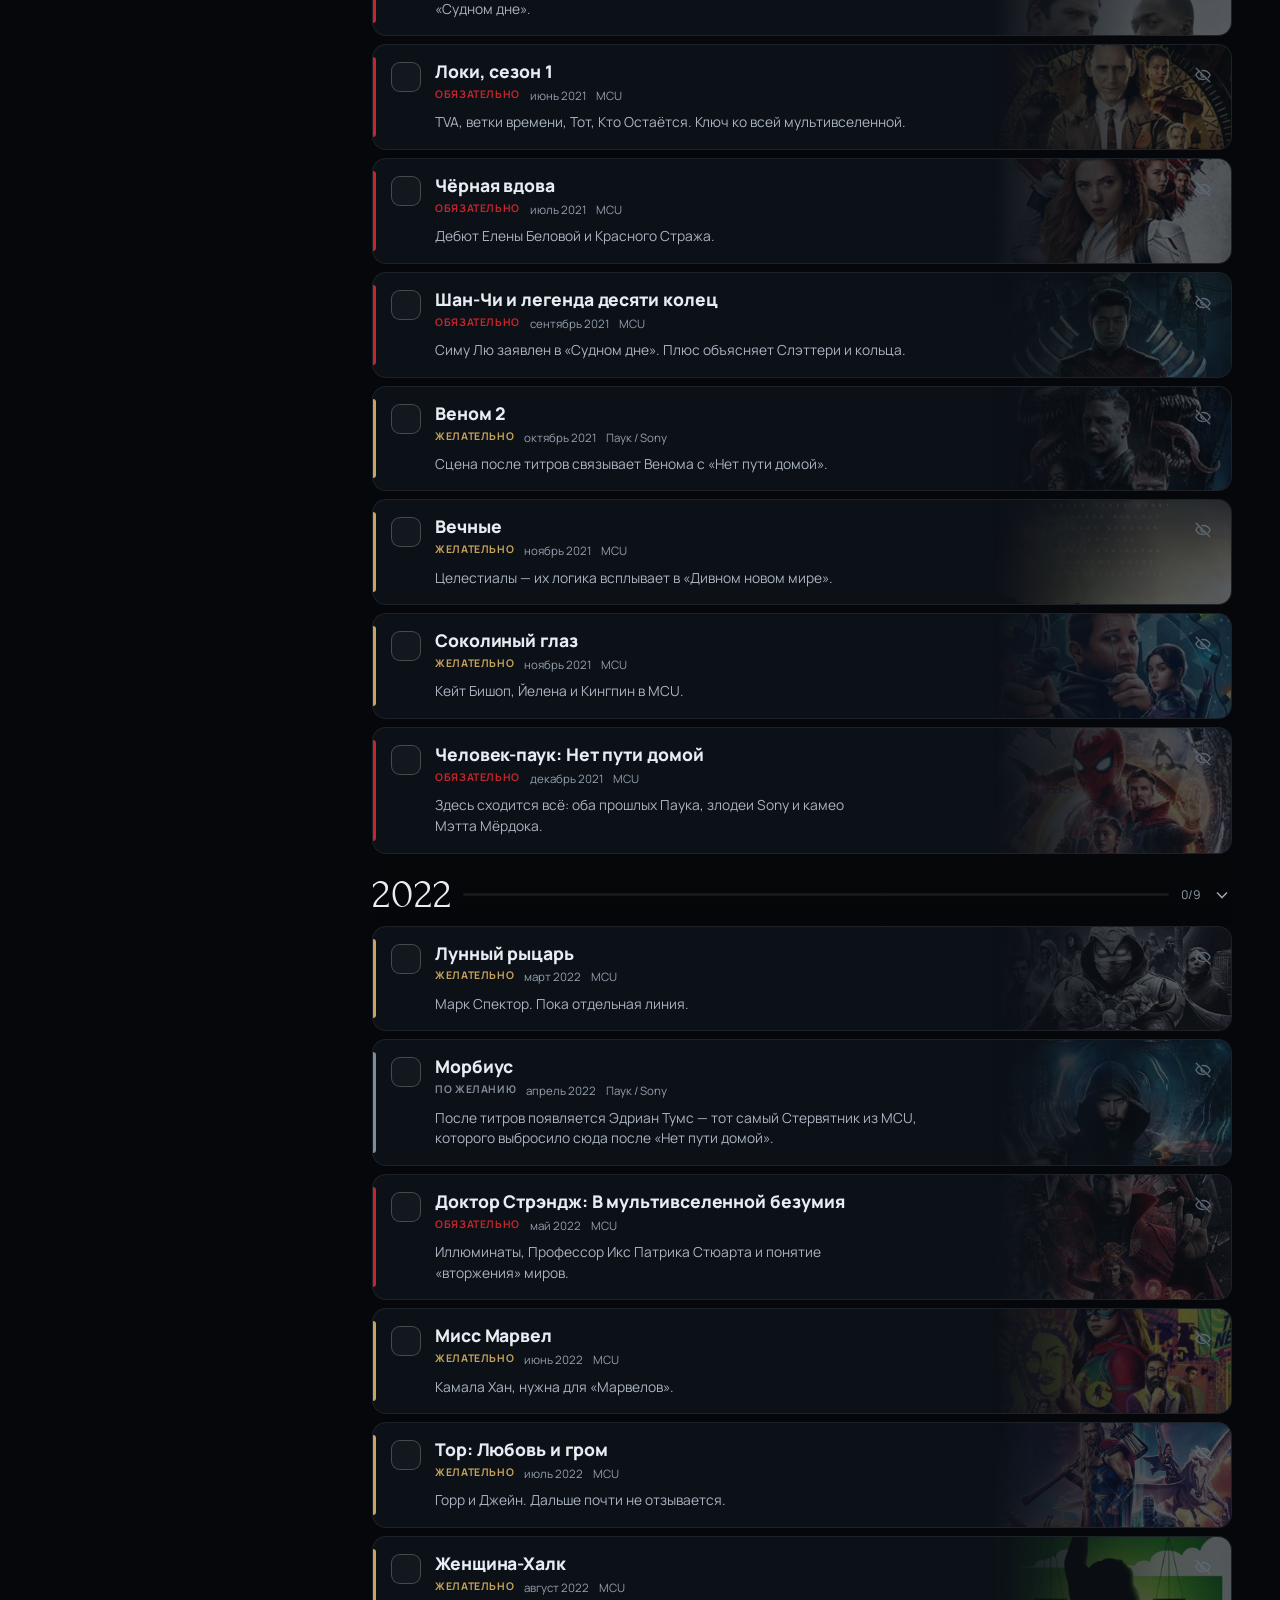
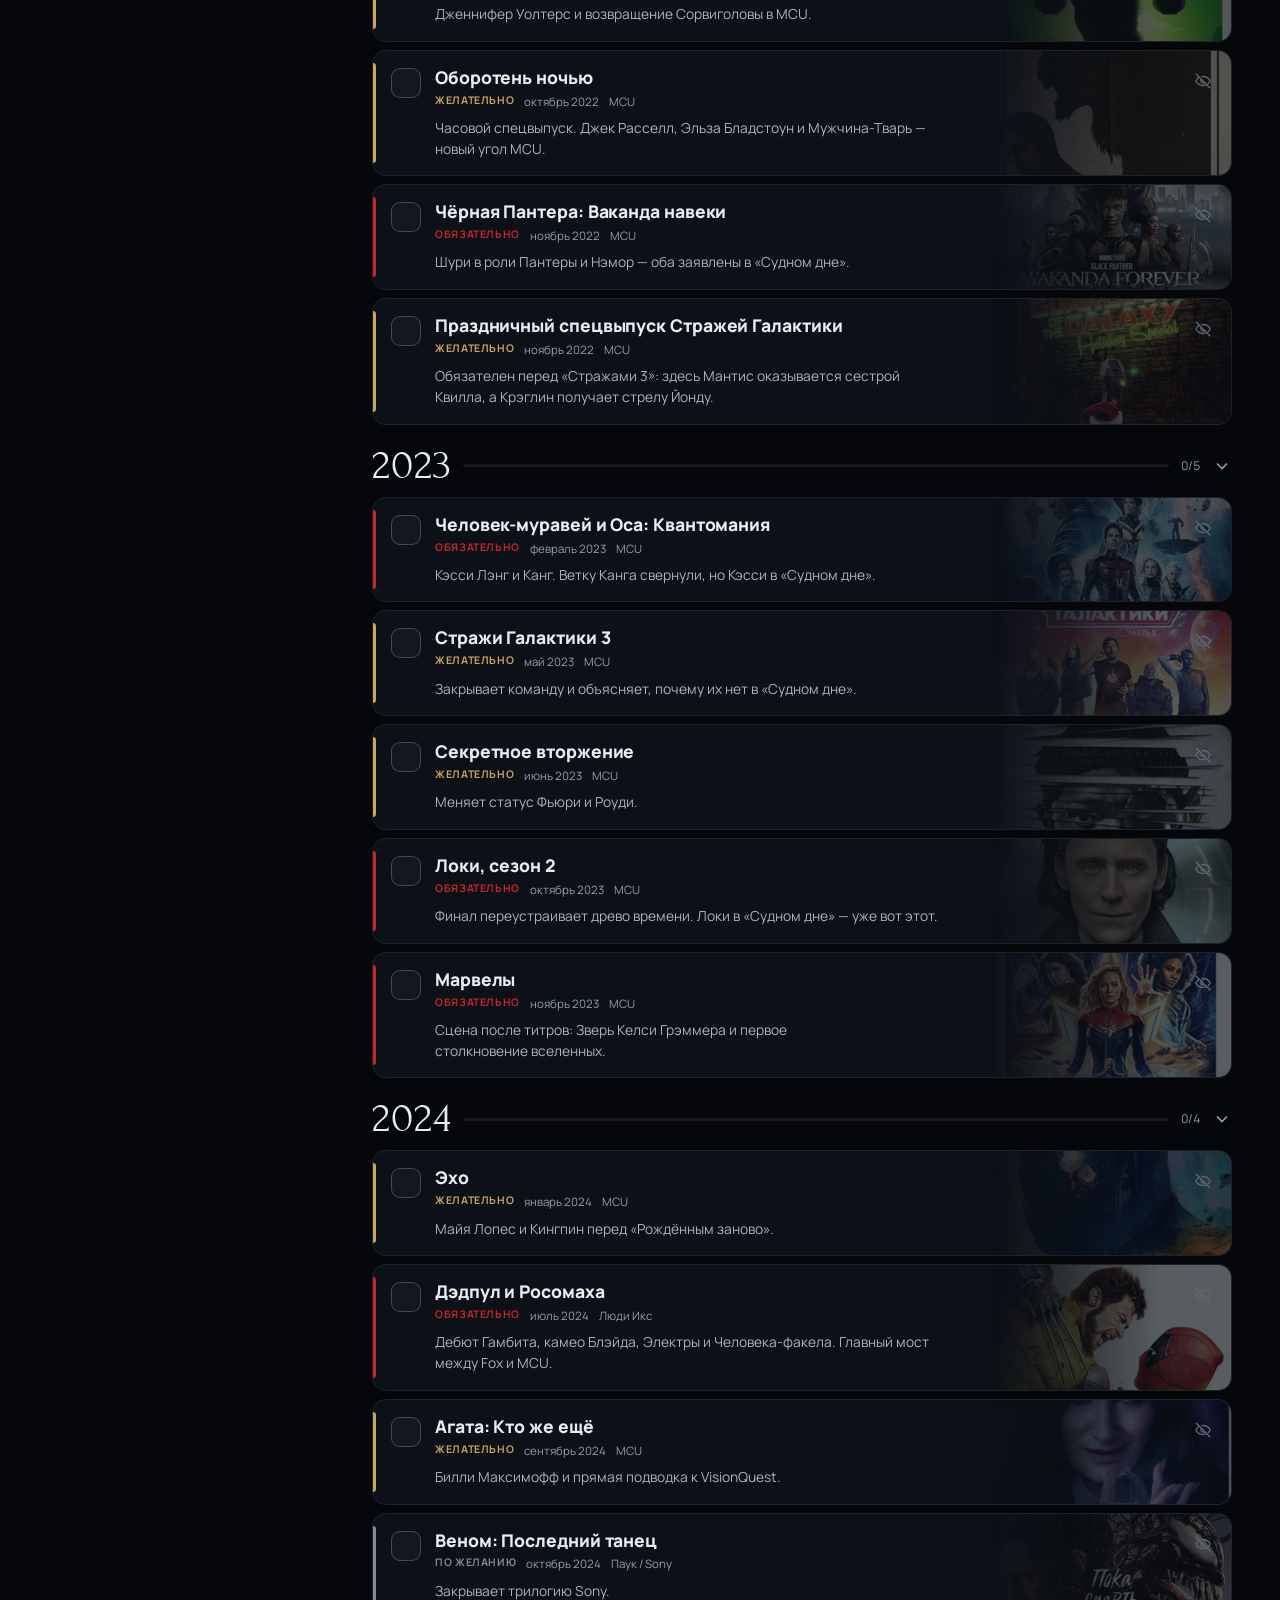
==== commit 8426046d: "Stained-glass app icon, cleaner intro finale - New PWA icon: glowing gothic window with Doom's silho" ====
--- a/index.html
+++ b/index.html
@@ -43,6 +43,7 @@
     <div class="in-ring" id="inRing"></div>
     <div class="in-wave"></div>
     <div class="in-wave w2"></div>
+    <div class="in-flash"></div>
     <svg class="ic in-doom" viewBox="0 0 32 32"><use href="#i-doom"/></svg>
   </div>
   <div class="in-title" id="inTitle">
--- a/styles.css
+++ b/styles.css
@@ -508,8 +508,8 @@
 .intro::after{content:"";position:absolute;inset:0;pointer-events:none;opacity:0;transition:opacity 1s;
   background:linear-gradient(180deg,rgba(0,0,0,.35),transparent 30%,rgba(0,0,0,.25) 50%,rgba(0,0,0,.92) 85%)}
 .intro.p4::after{opacity:1}
-.intro.p4 .in-doom{animation:inDoomOut .9s ease forwards}
-@keyframes inDoomOut{to{opacity:0;transform:translate(-50%,-50%) scale(1.6);filter:blur(6px)}}
+.intro.p3.p4 .in-doom{animation:inDoomOut .8s ease forwards}
+@keyframes inDoomOut{from{opacity:1;transform:translate(-50%,-50%) scale(1)}to{opacity:0;transform:translate(-50%,-50%) scale(1.35);filter:blur(8px)}}
 
 /* 1. Терминал */
 .in-term{position:absolute;left:max(20px,env(safe-area-inset-left));right:20px;top:calc(22px + var(--safe-t));
@@ -533,7 +533,12 @@
   filter:drop-shadow(0 0 12px rgba(255,255,255,.18));animation:inCounter 7s linear infinite}
 @keyframes inCounter{to{transform:rotate(-360deg)}}
 .intro.p2 .ri{opacity:1;transition:opacity .45s ease calc(var(--i) * 70ms)}
-.intro.p3 .ri{opacity:0;transform:rotate(var(--a)) translateY(0) rotate(calc(-1 * var(--a))) scale(.2);transition-delay:calc(var(--i) * 18ms)}
+.intro.p3 .ri{opacity:0;transform:rotate(var(--a)) translateY(0) rotate(calc(-1 * var(--a))) scale(.2);
+  transition:transform .7s cubic-bezier(.6,0,.9,.4) calc(var(--i) * 18ms),opacity .38s ease-in calc(var(--i) * 18ms + .12s)}
+.in-flash{position:absolute;left:0;top:0;width:220px;height:220px;margin:-110px 0 0 -110px;border-radius:50%;opacity:0;pointer-events:none;
+  background:radial-gradient(circle,rgba(235,255,240,.95) 0,rgba(120,240,170,.55) 22%,rgba(54,228,140,.18) 45%,transparent 70%)}
+.intro.p3 .in-flash{animation:inFlash .9s ease-out .42s forwards}
+@keyframes inFlash{0%{opacity:0;transform:scale(.2)}25%{opacity:1;transform:scale(1)}100%{opacity:0;transform:scale(2.2)}}
 
 /* 3. Дум и волна */
 .in-doom{position:absolute;width:min(34vw,24vh,170px);height:min(34vw,24vh,170px);left:0;top:0;
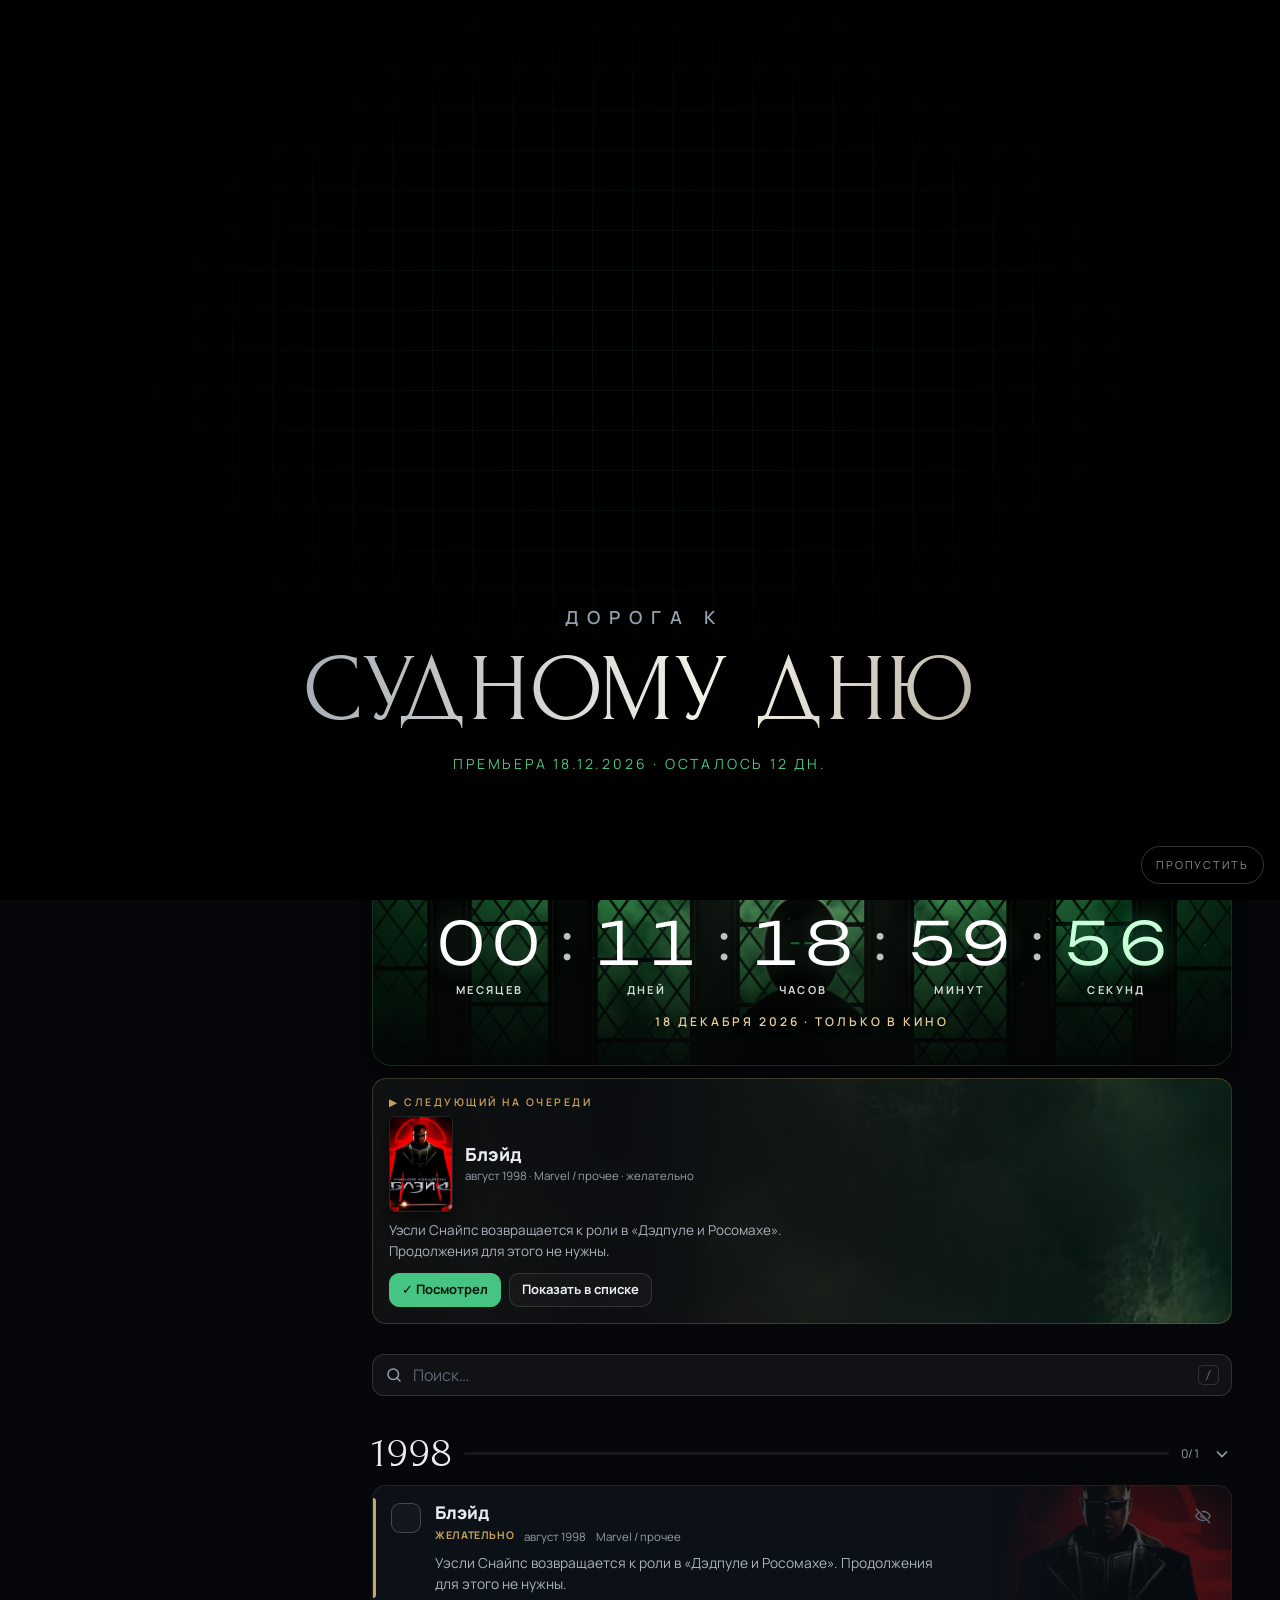
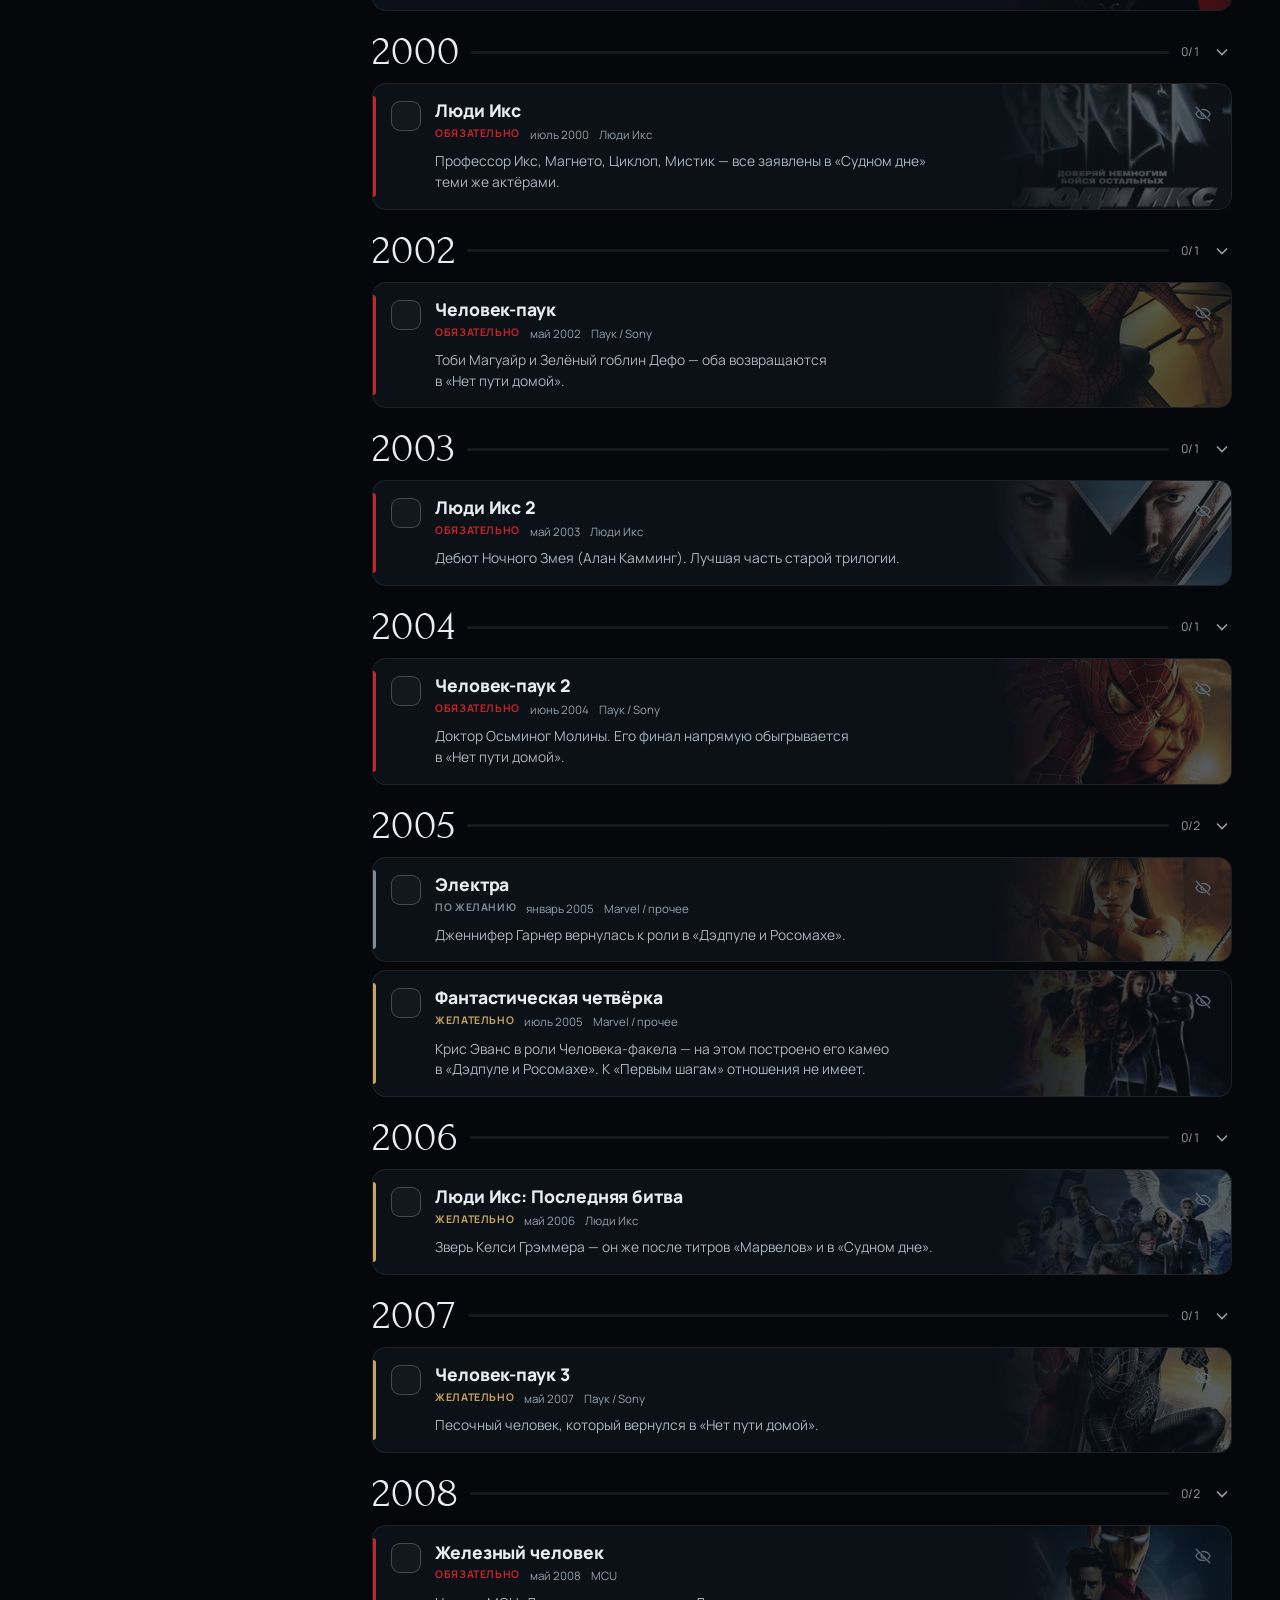
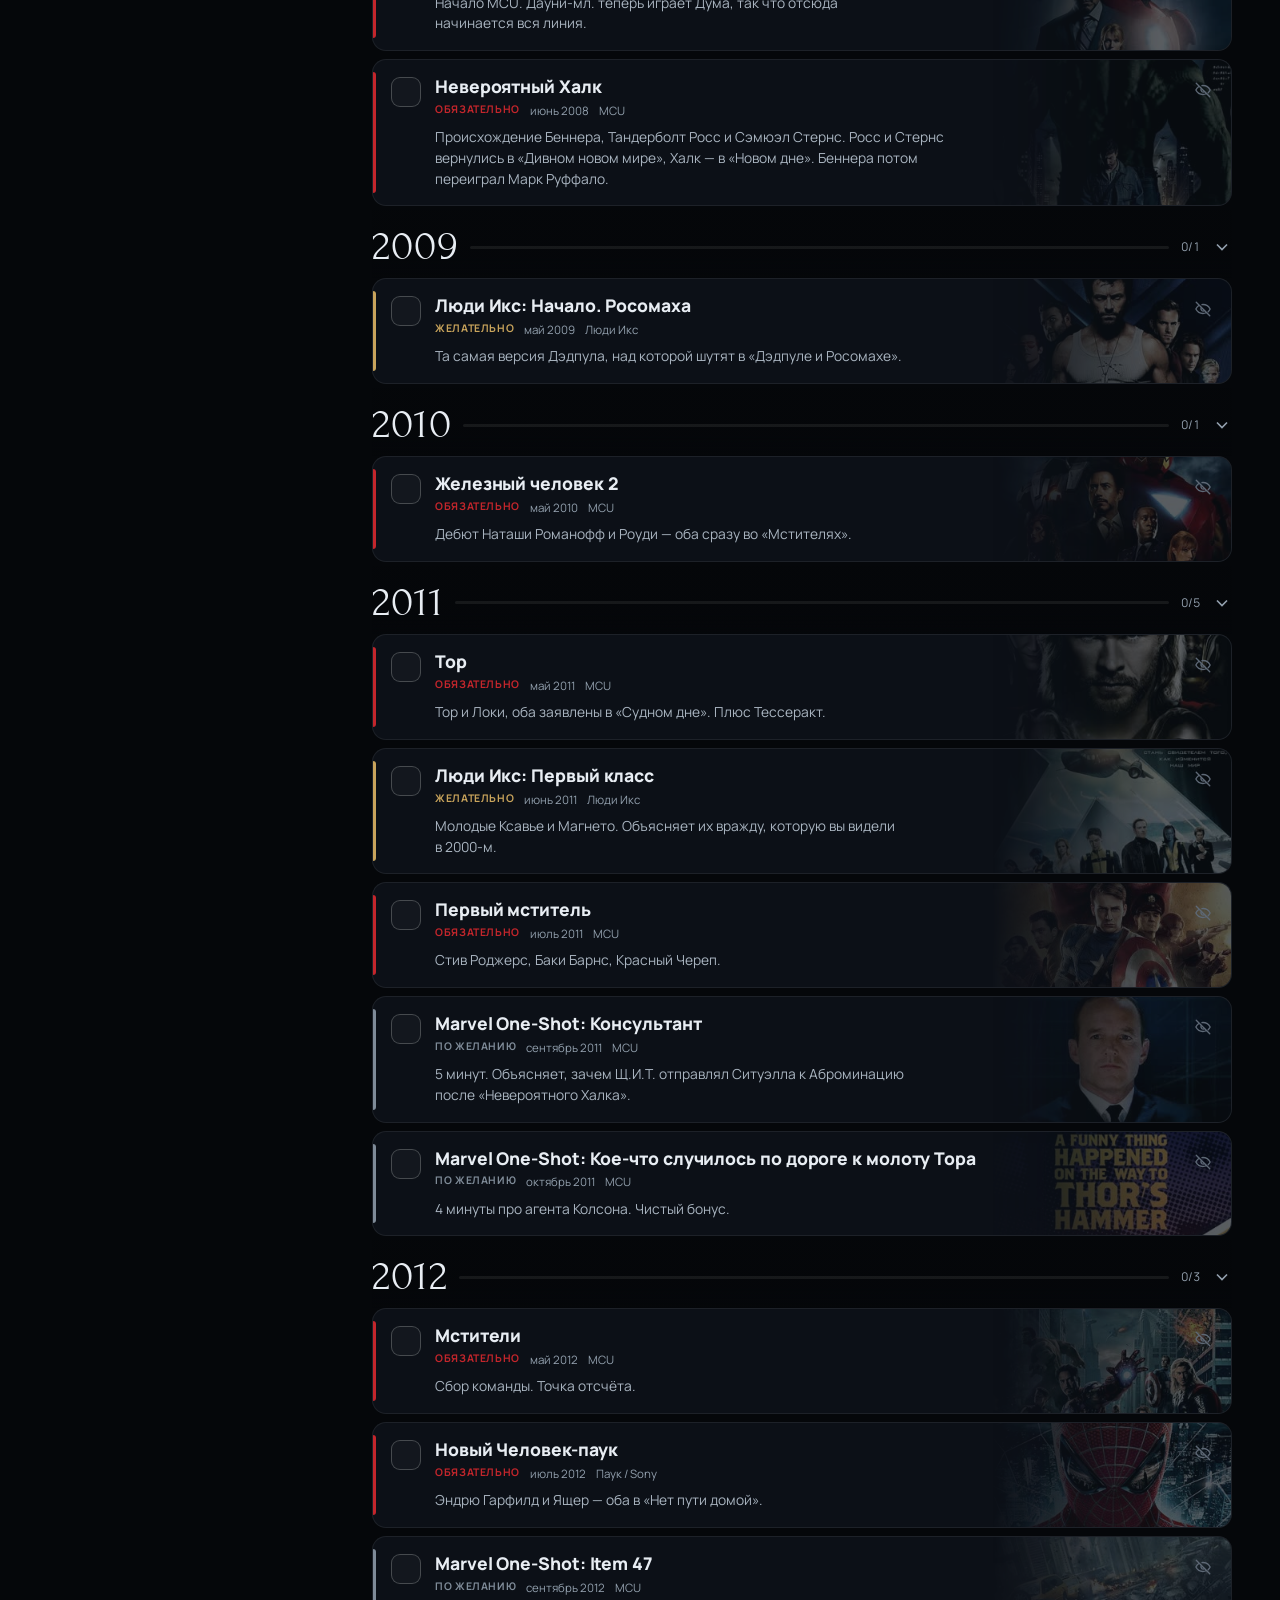
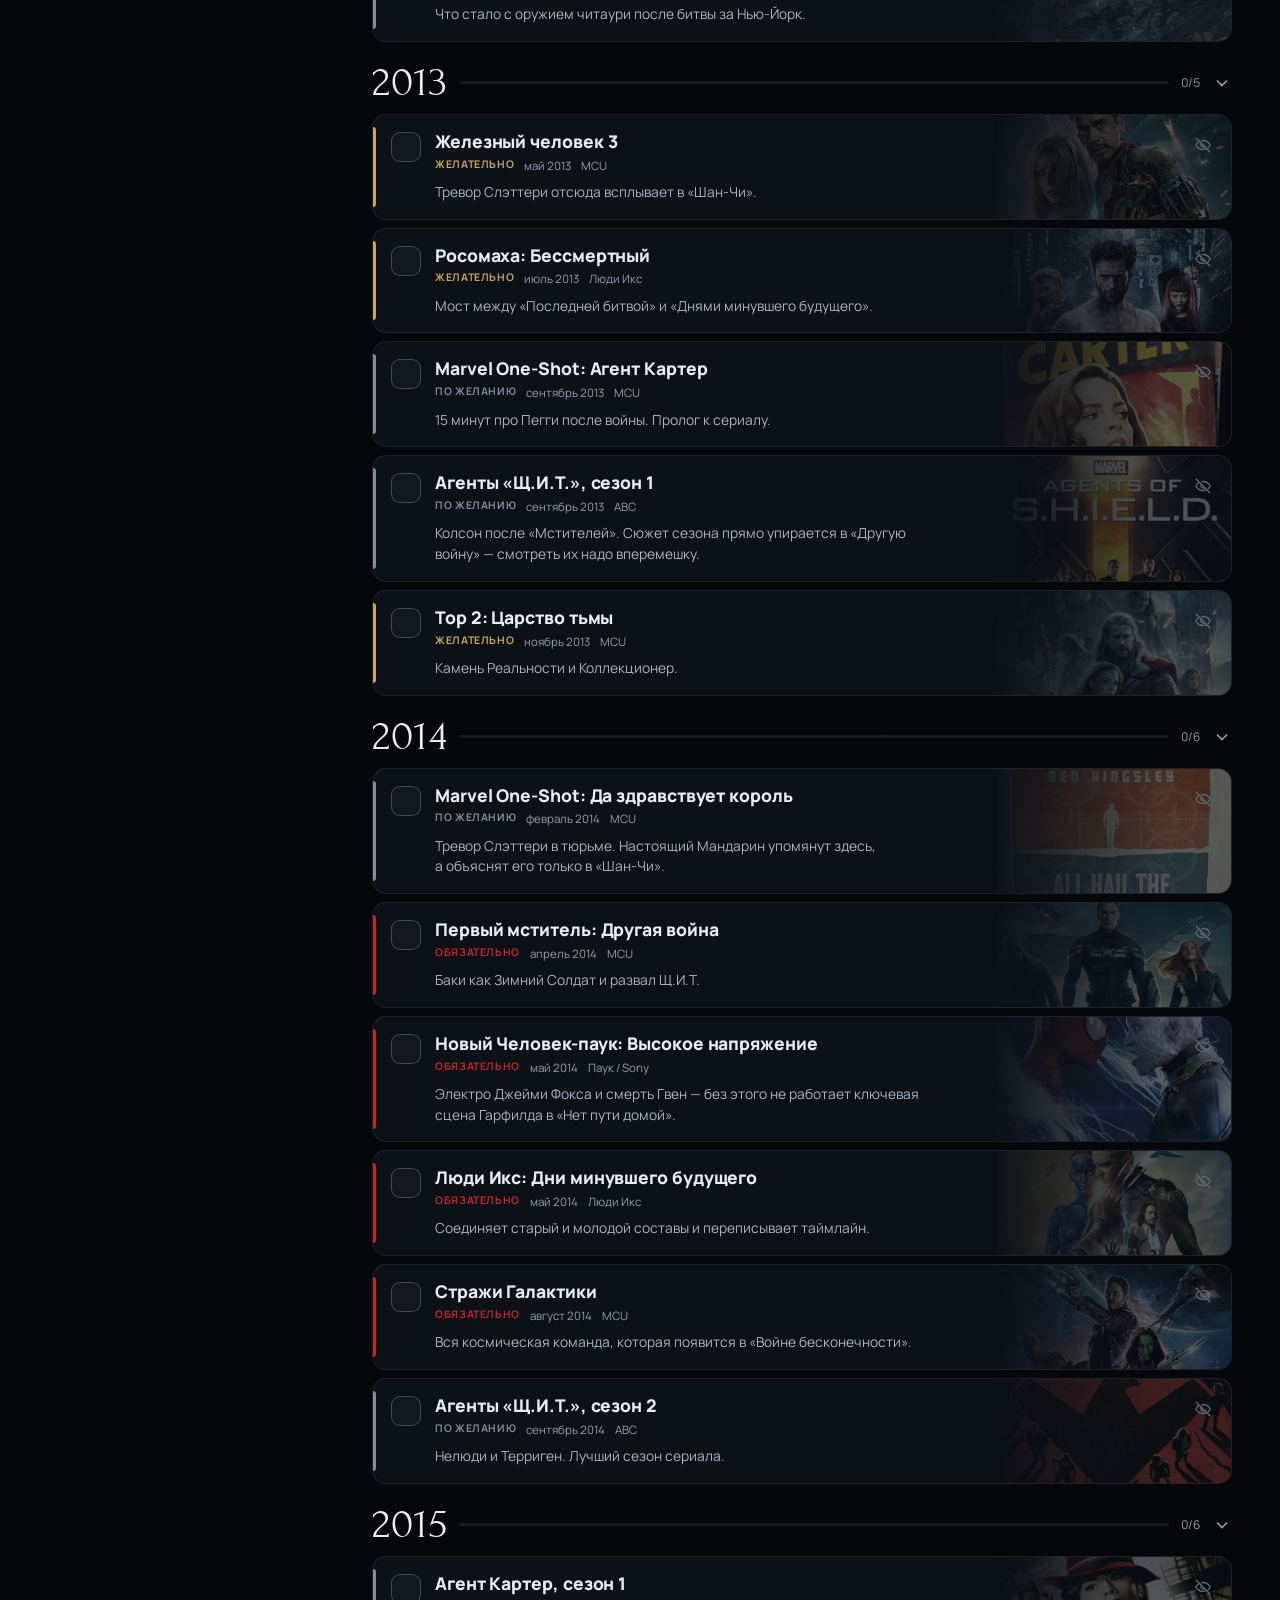
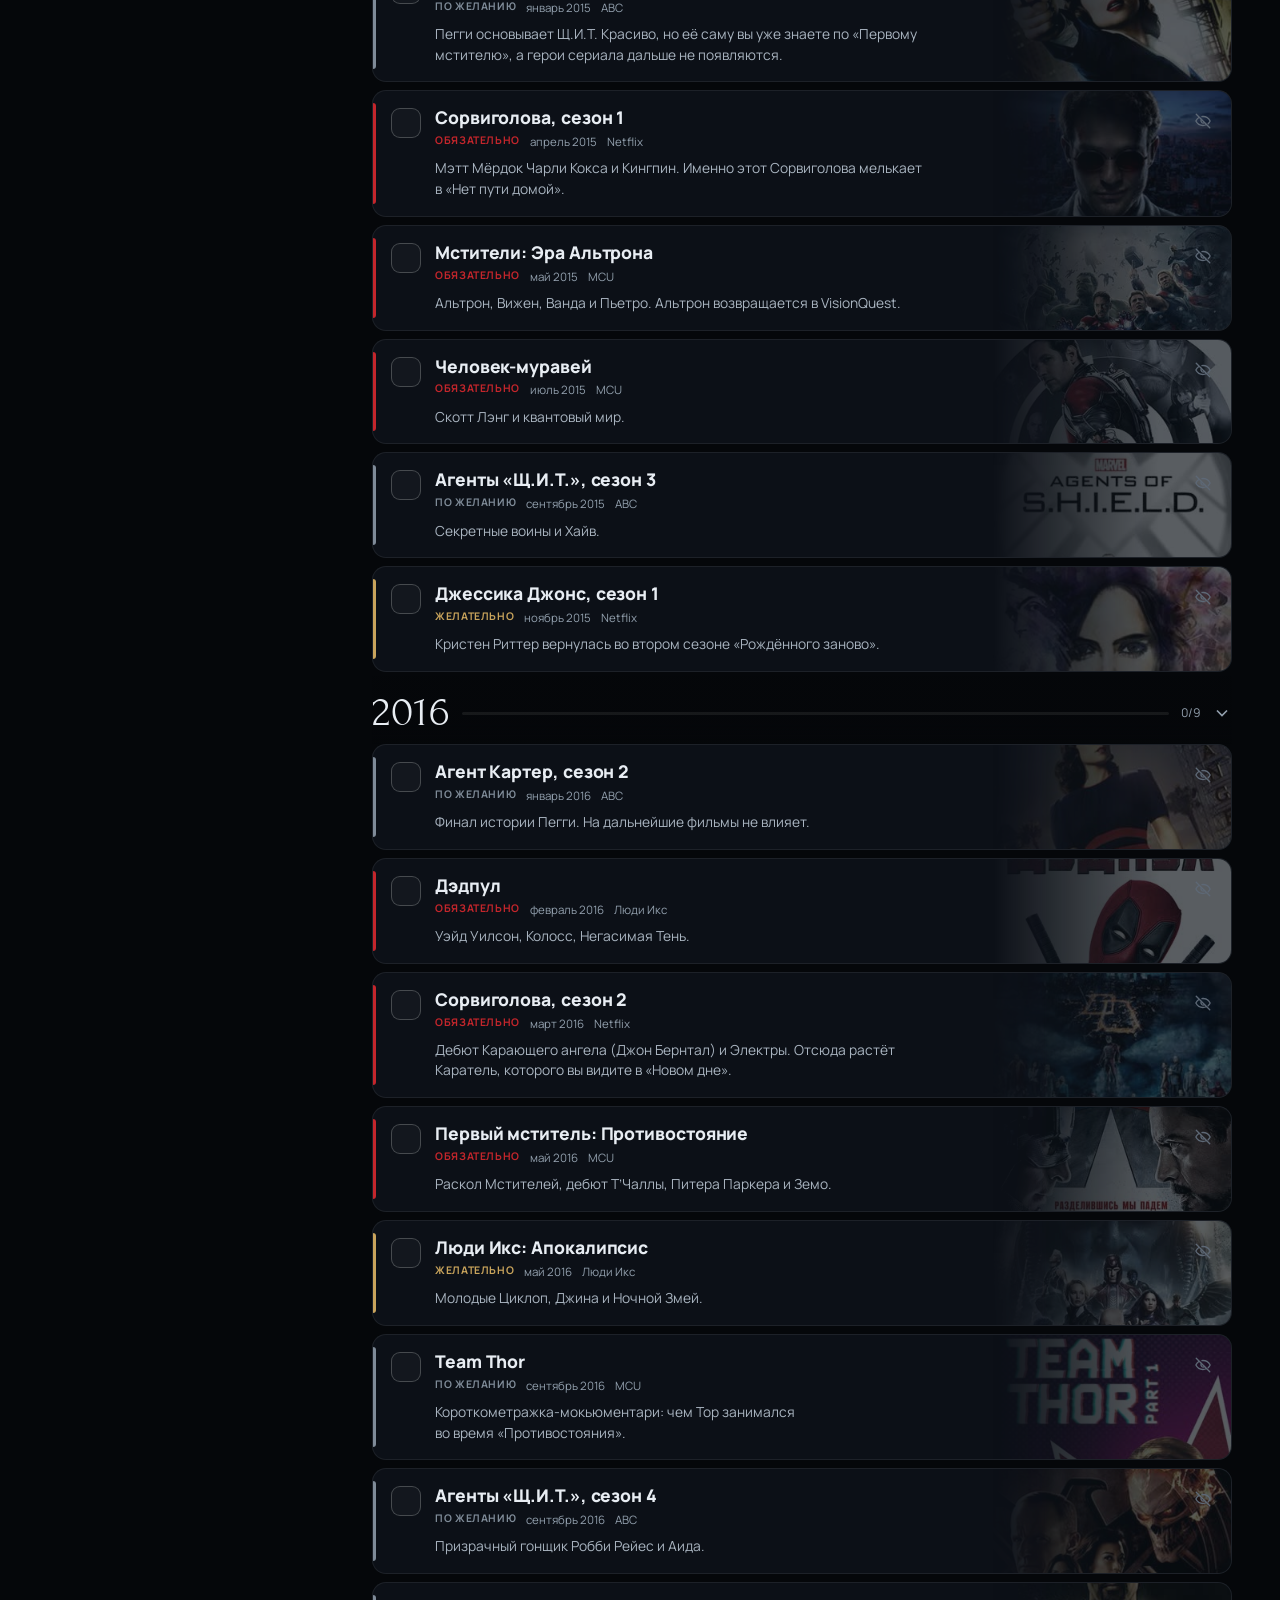
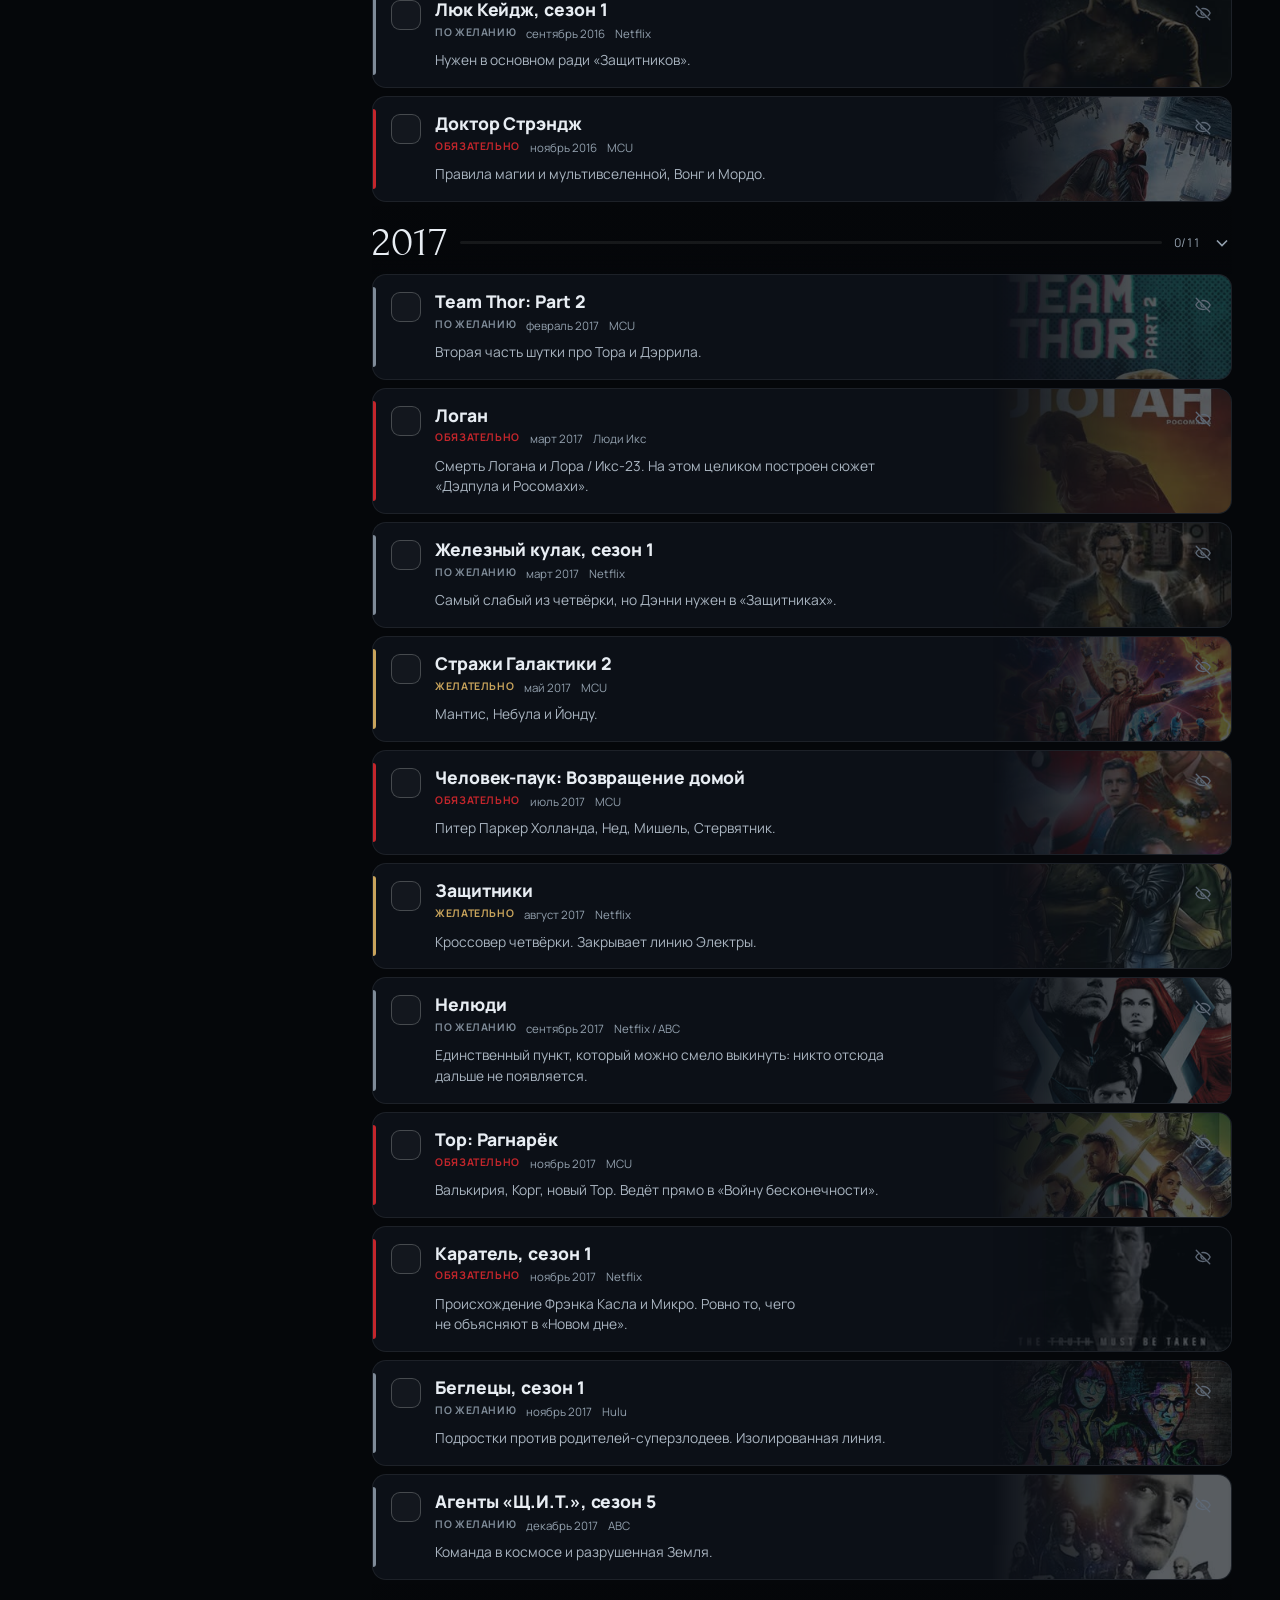
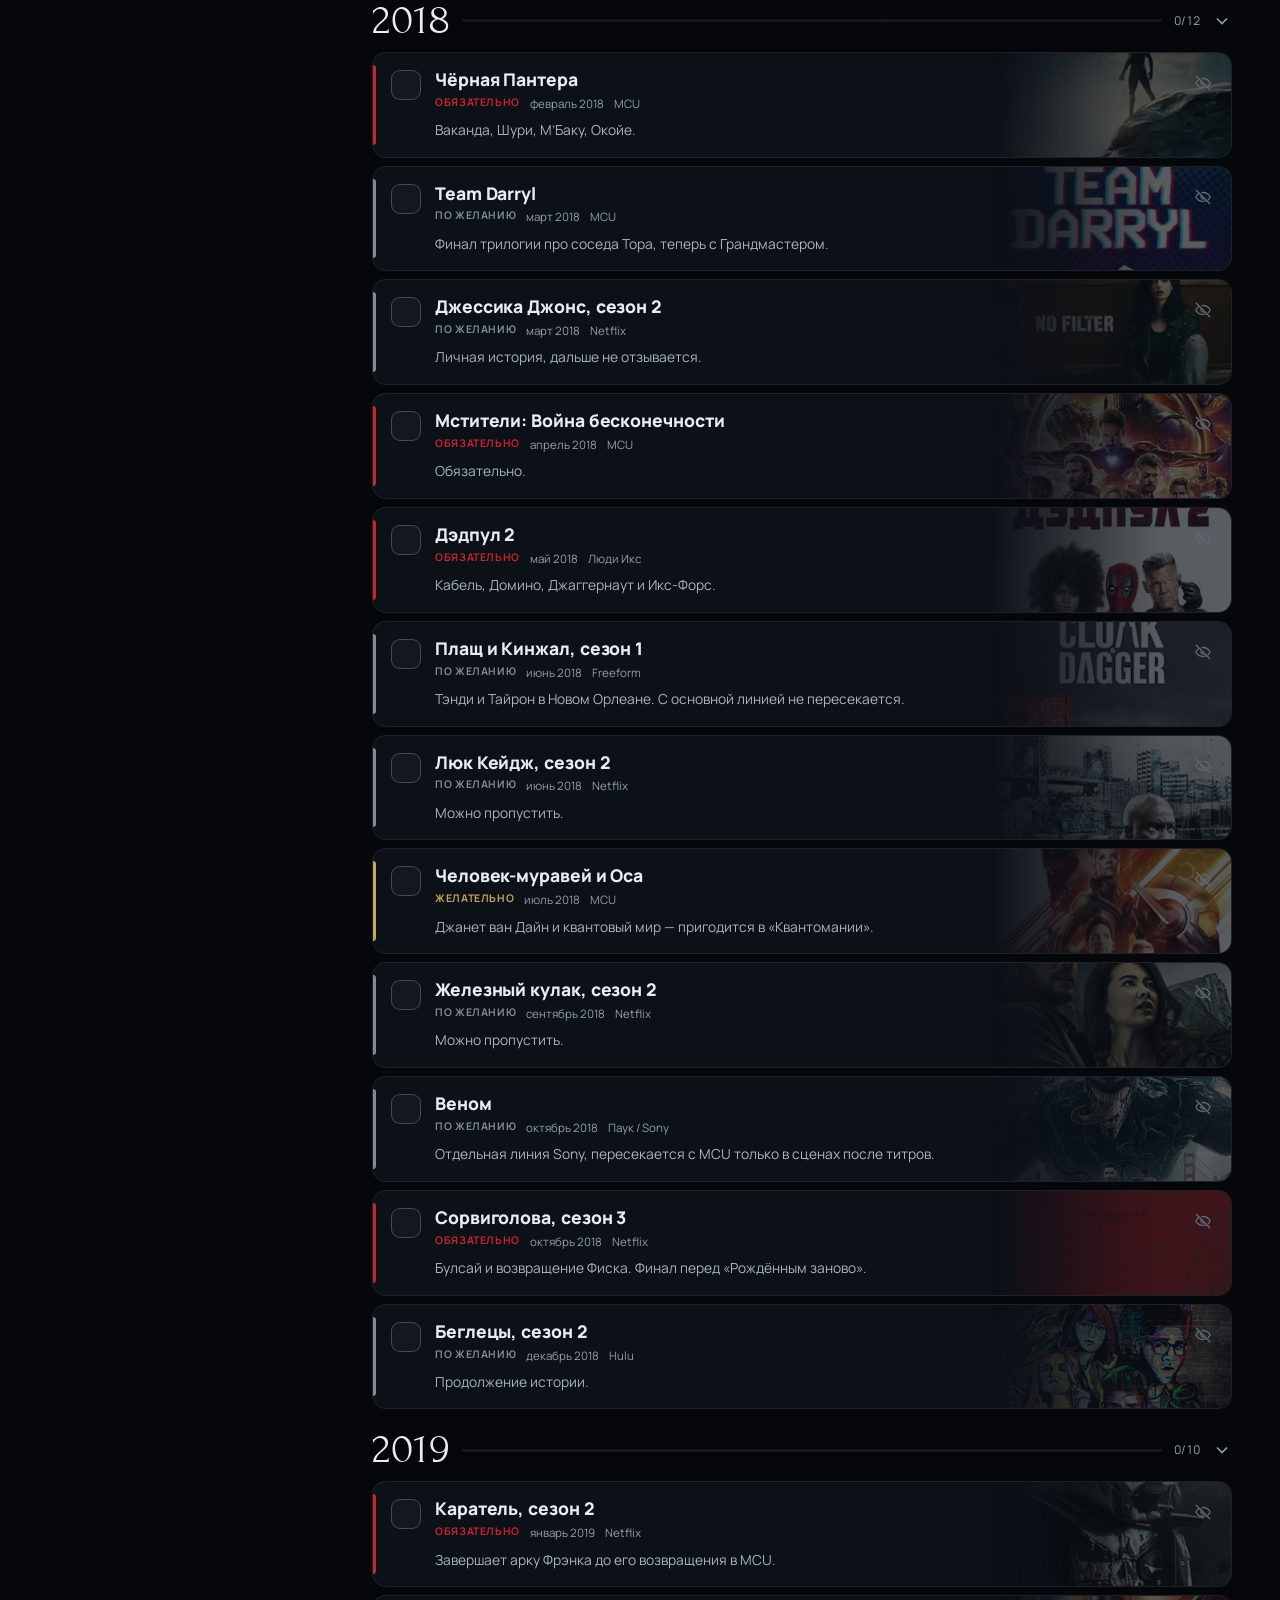
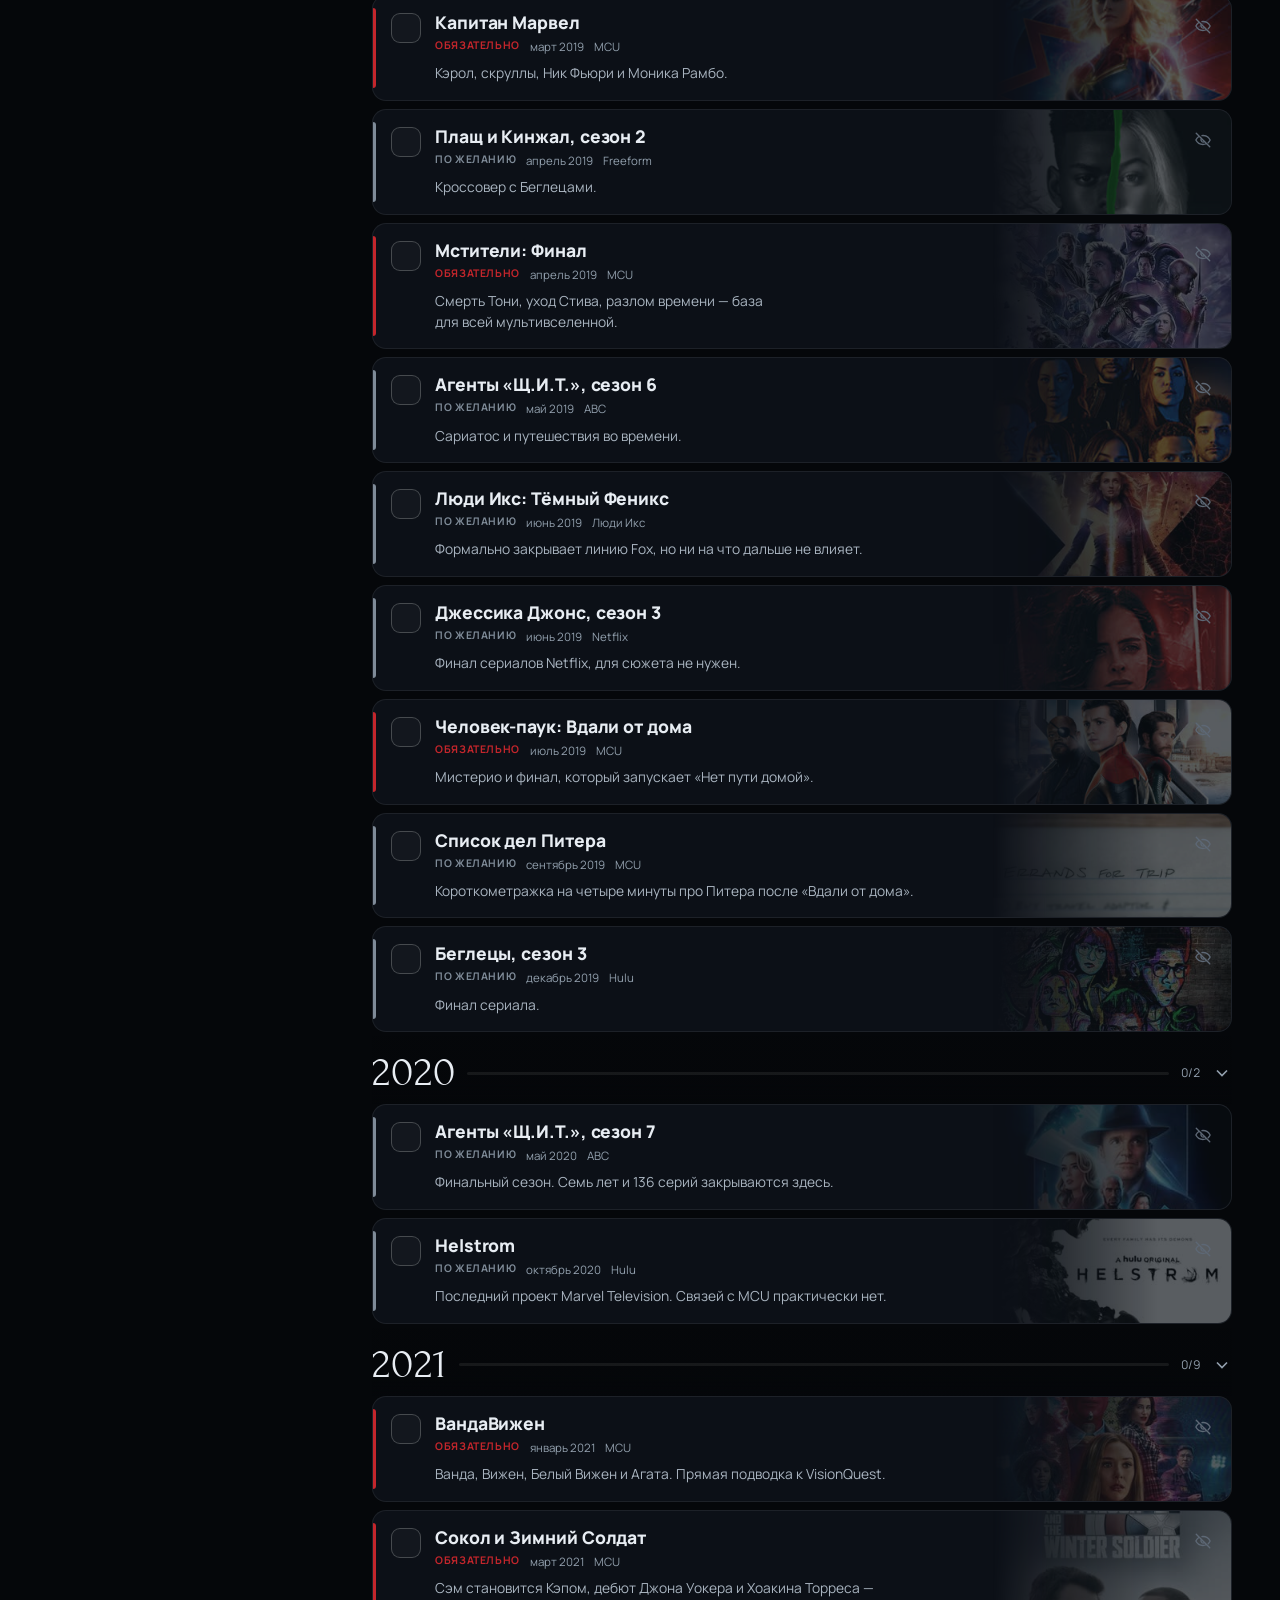
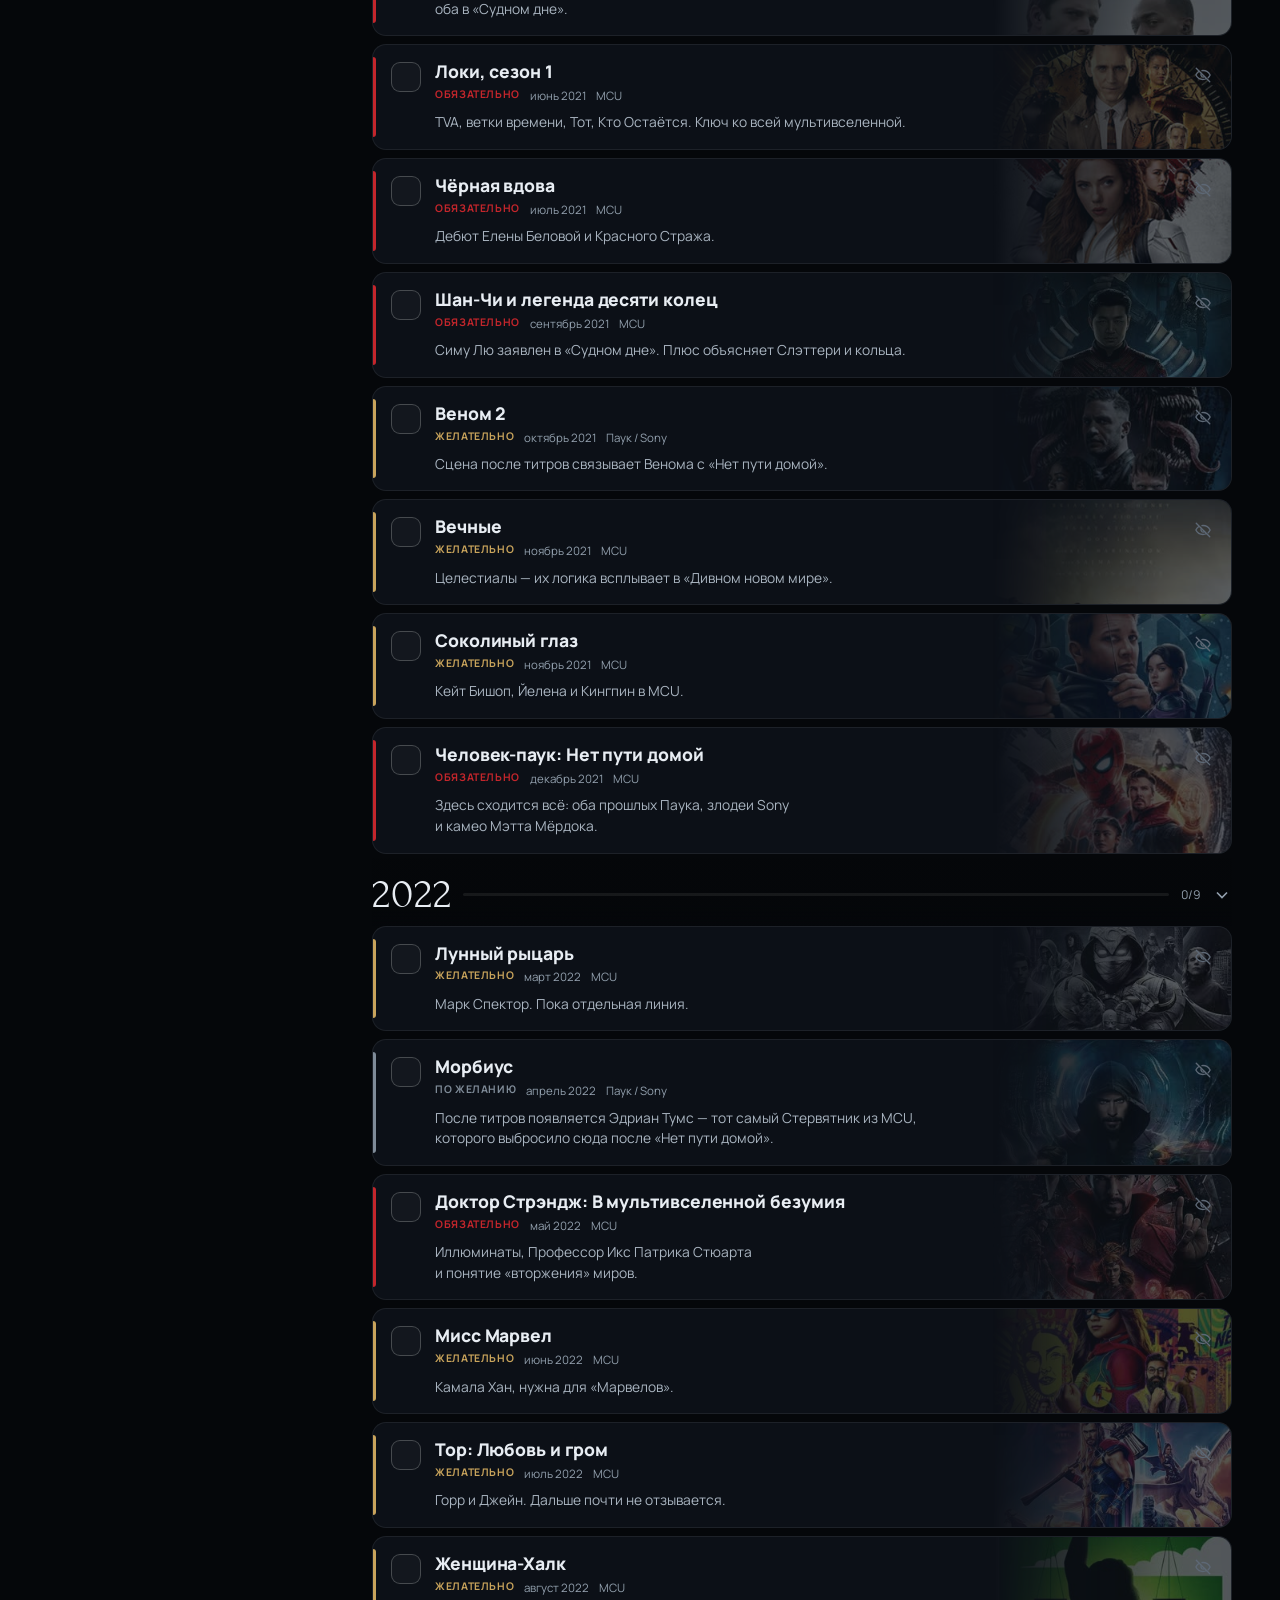
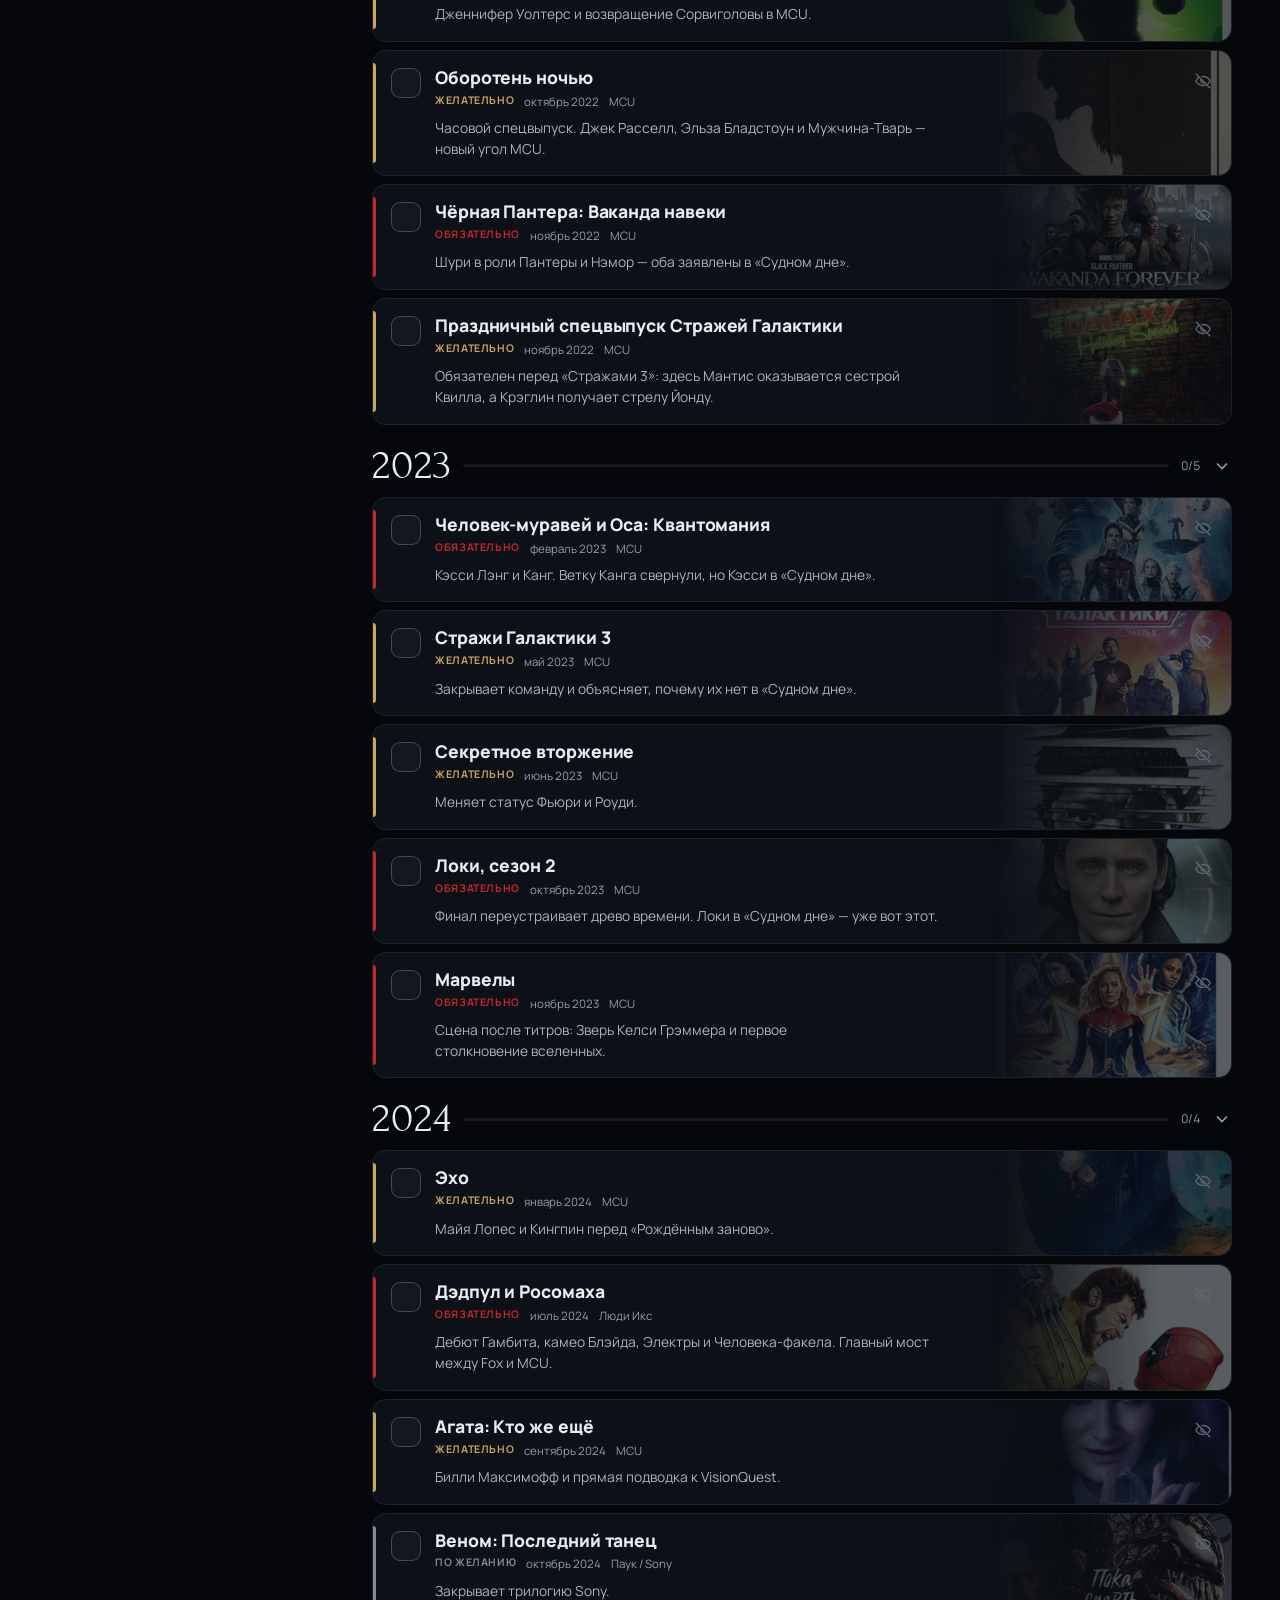
==== commit 714c3e44: "Typography pass for phones, fix fog banding on iOS - Russian non-breaking rules for all text: short " ====
--- a/index.html
+++ b/index.html
@@ -89,7 +89,7 @@
         </button>
       </div>
 
-      <p class="eyebrow">Хронология Marvel · порядок по датам выхода</p>
+      <p class="eyebrow">Порядок по&nbsp;датам выхода</p>
       <h1 class="title"><span class="t1">Дорога к</span> <span class="t2">Судному дню</span></h1>
       <p class="lead">Чтобы ни один персонаж не появился из&nbsp;ниоткуда. Каждый пункт объясняет, зачем он нужен. Отметьте просмотренное и оцените — оценки ставятся героями, а не цифрами.</p>
 
--- a/styles.css
+++ b/styles.css
@@ -45,6 +45,7 @@
 /* Русские переносы и аккуратная типографика */
 .lead,.c-why,.final p,.foot p,.sheet p,.next-why{hyphens:auto;-webkit-hyphens:auto;text-wrap:pretty;overflow-wrap:break-word}
 .title{text-wrap:balance;overflow-wrap:normal;hyphens:manual}
+.eyebrow,.next-k,.final-k,.clock-k,.clock-date,.c-title,.next-t,.f-h,.sw-t,.sync-sec h3,.cd-label{text-wrap:balance}
 .c-title,.final-t,.next-t,.sheet h2{text-wrap:balance;overflow-wrap:break-word;hyphens:manual}
 
 /* ---------- Фон ---------- */
@@ -68,14 +69,15 @@
   linear-gradient(180deg,rgba(5,7,10,.55) 0%,rgba(5,7,10,.05) 22%,rgba(5,7,10,.15) 45%,rgba(5,7,10,.82) 72%,var(--bg) 100%),
   radial-gradient(120% 90% at 50% 30%,transparent 40%,rgba(5,7,10,.7) 100%),
   linear-gradient(90deg,rgba(18,61,34,.25),transparent 40%,transparent 60%,rgba(230,36,41,.12))}
-.bd-grain{position:absolute;inset:-50%;opacity:.07;mix-blend-mode:overlay;animation:grain 1s steps(6) infinite;
+.bd-grain{position:absolute;inset:-50%;opacity:.035;animation:grain 1s steps(6) infinite;
   background-image:url("data:image/svg+xml,%3Csvg xmlns='http://www.w3.org/2000/svg' width='160' height='160'%3E%3Cfilter id='n'%3E%3CfeTurbulence type='fractalNoise' baseFrequency='.9' numOctaves='2'/%3E%3C/filter%3E%3Crect width='100%25' height='100%25' filter='url(%23n)'/%3E%3C/svg%3E")}
 @keyframes grain{0%{transform:translate(0,0)}20%{transform:translate(-4%,3%)}40%{transform:translate(3%,-5%)}60%{transform:translate(-2%,6%)}80%{transform:translate(5%,2%)}100%{transform:translate(0,0)}}
-.bd-fog{position:absolute;left:-50%;width:200%;height:70%;pointer-events:none;mix-blend-mode:screen;opacity:.45;
+.bd-fog{position:absolute;left:-50%;width:200%;height:70%;pointer-events:none;opacity:.32;
+  -webkit-mask-image:linear-gradient(180deg,transparent,#000 35%,#000 65%,transparent);mask-image:linear-gradient(180deg,transparent,#000 35%,#000 65%,transparent);
   background-image:url("data:image/svg+xml,%3Csvg xmlns='http://www.w3.org/2000/svg' width='800' height='300'%3E%3Cfilter id='f'%3E%3CfeTurbulence type='fractalNoise' baseFrequency='.004 .012' numOctaves='4' seed='7' stitchTiles='stitch'/%3E%3CfeColorMatrix values='0 0 0 0 .55  0 0 0 0 .78  0 0 0 0 .58  0 0 0 1.4 -.55'/%3E%3C/filter%3E%3Crect width='100%25' height='100%25' filter='url(%23f)'/%3E%3C/svg%3E");
   background-size:800px 300px;background-repeat:repeat-x}
 .bd-fog.f1{bottom:8%;animation:fog 60s linear infinite}
-.bd-fog.f2{bottom:22%;opacity:.28;transform:scaleY(-1);animation:fog 90s linear infinite reverse;
+.bd-fog.f2{bottom:22%;opacity:.18;transform:scaleY(-1);animation:fog 90s linear infinite reverse;
   filter:hue-rotate(-60deg) saturate(1.6)}
 @keyframes fog{to{background-position:-800px 0}}
 .app{position:relative;z-index:1}
@@ -111,7 +113,7 @@
   box-shadow:0 20px 60px rgba(0,0,0,.5),inset 0 0 0 1px rgba(0,0,0,.6)}
 .clock-art{position:absolute;inset:0;z-index:-1}
 .clock-glass{position:absolute;inset:0;width:100%;height:100%;display:block}
-.clock-rays{position:absolute;inset:-20% -10%;mix-blend-mode:screen;opacity:.9;pointer-events:none;
+.clock-rays{position:absolute;inset:-20% -10%;opacity:.7;pointer-events:none;
   background:
    linear-gradient(104deg,transparent 38%,rgba(190,255,200,.13) 45%,transparent 52%),
    linear-gradient(78deg,transparent 46%,rgba(190,255,200,.10) 51%,transparent 57%),
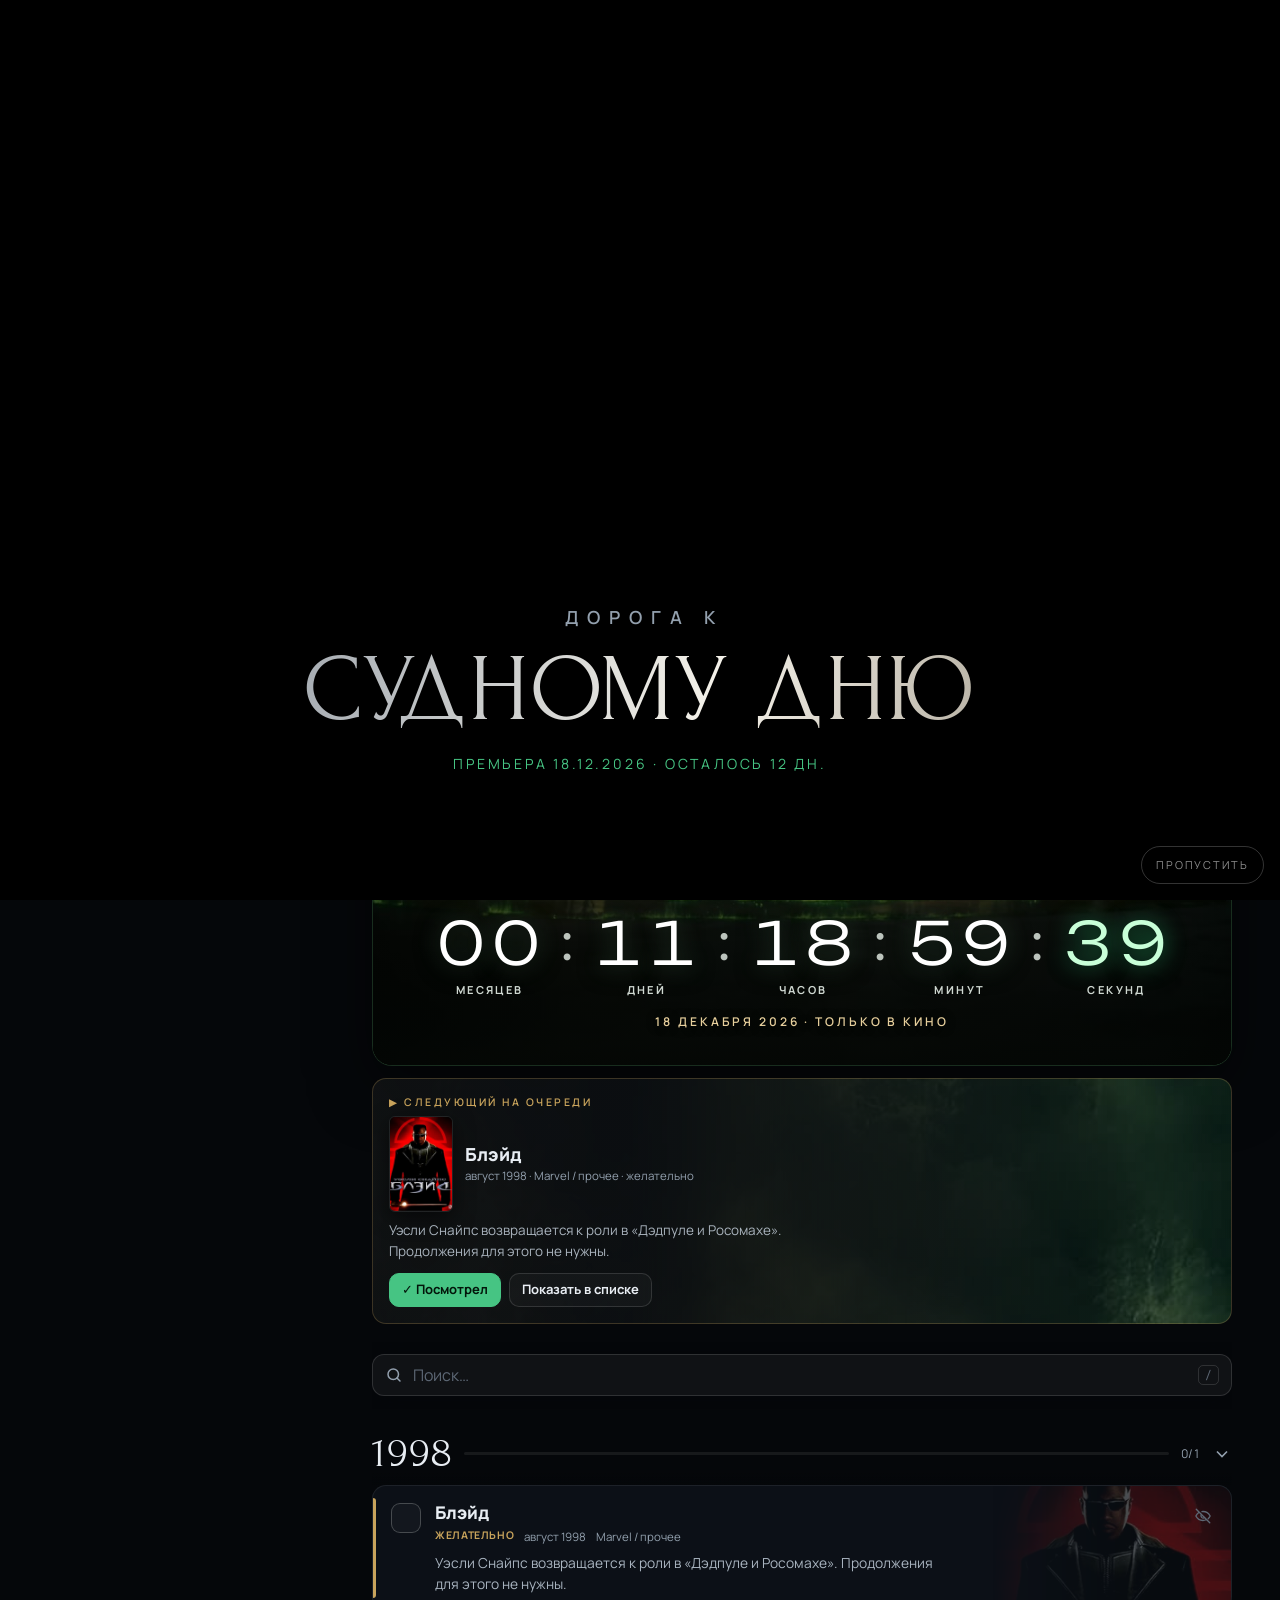
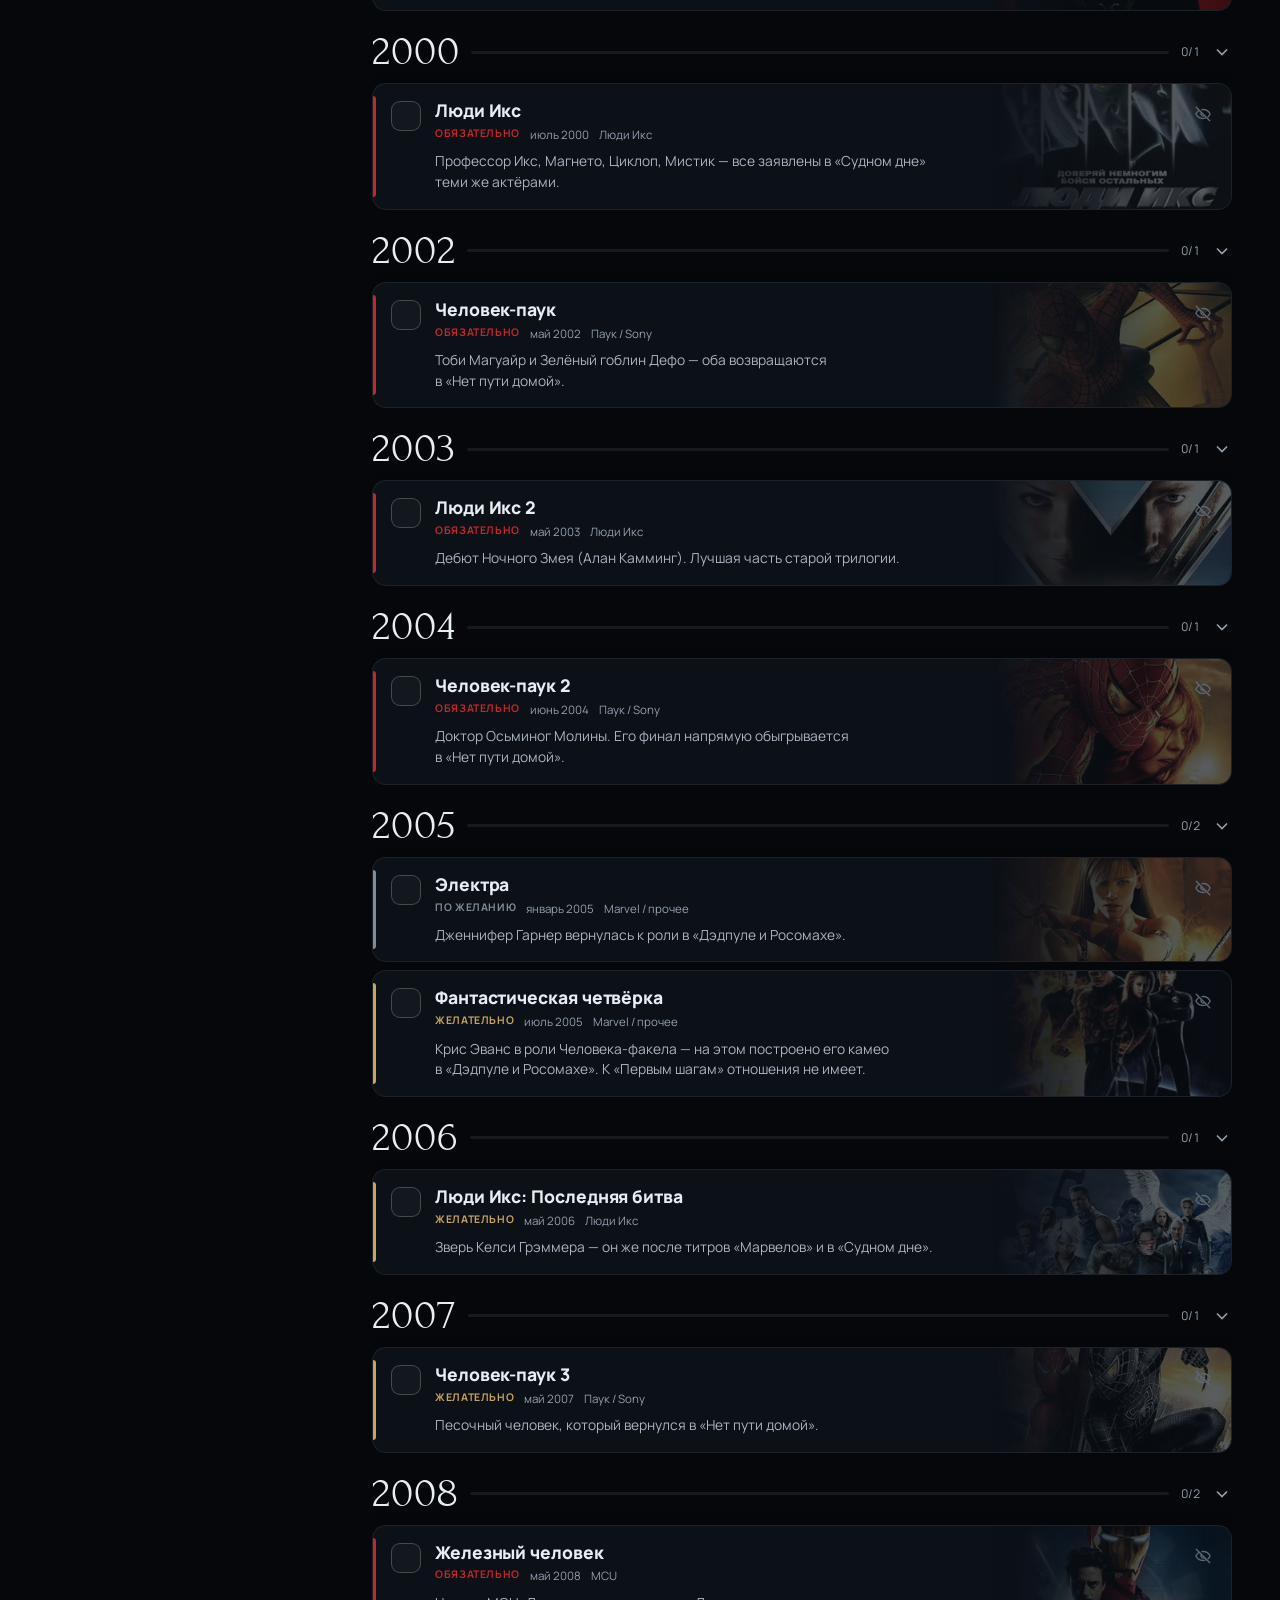
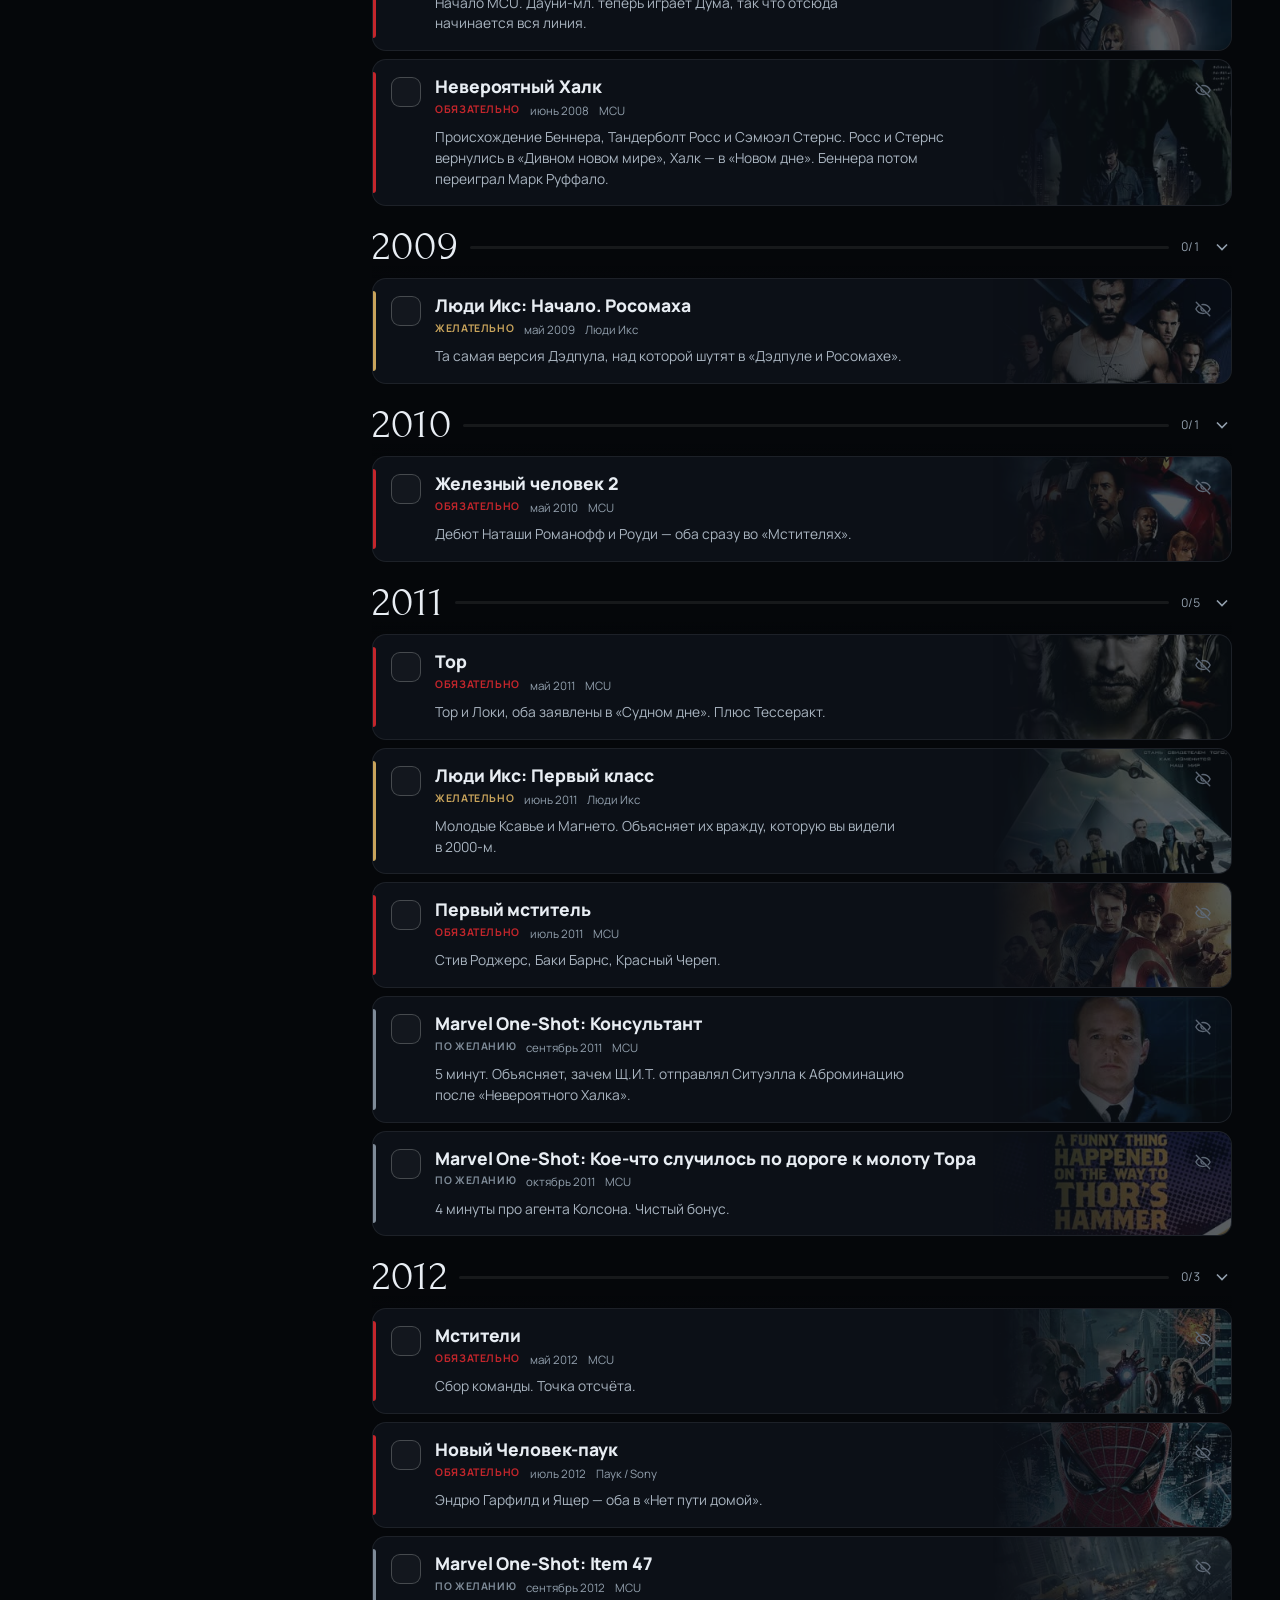
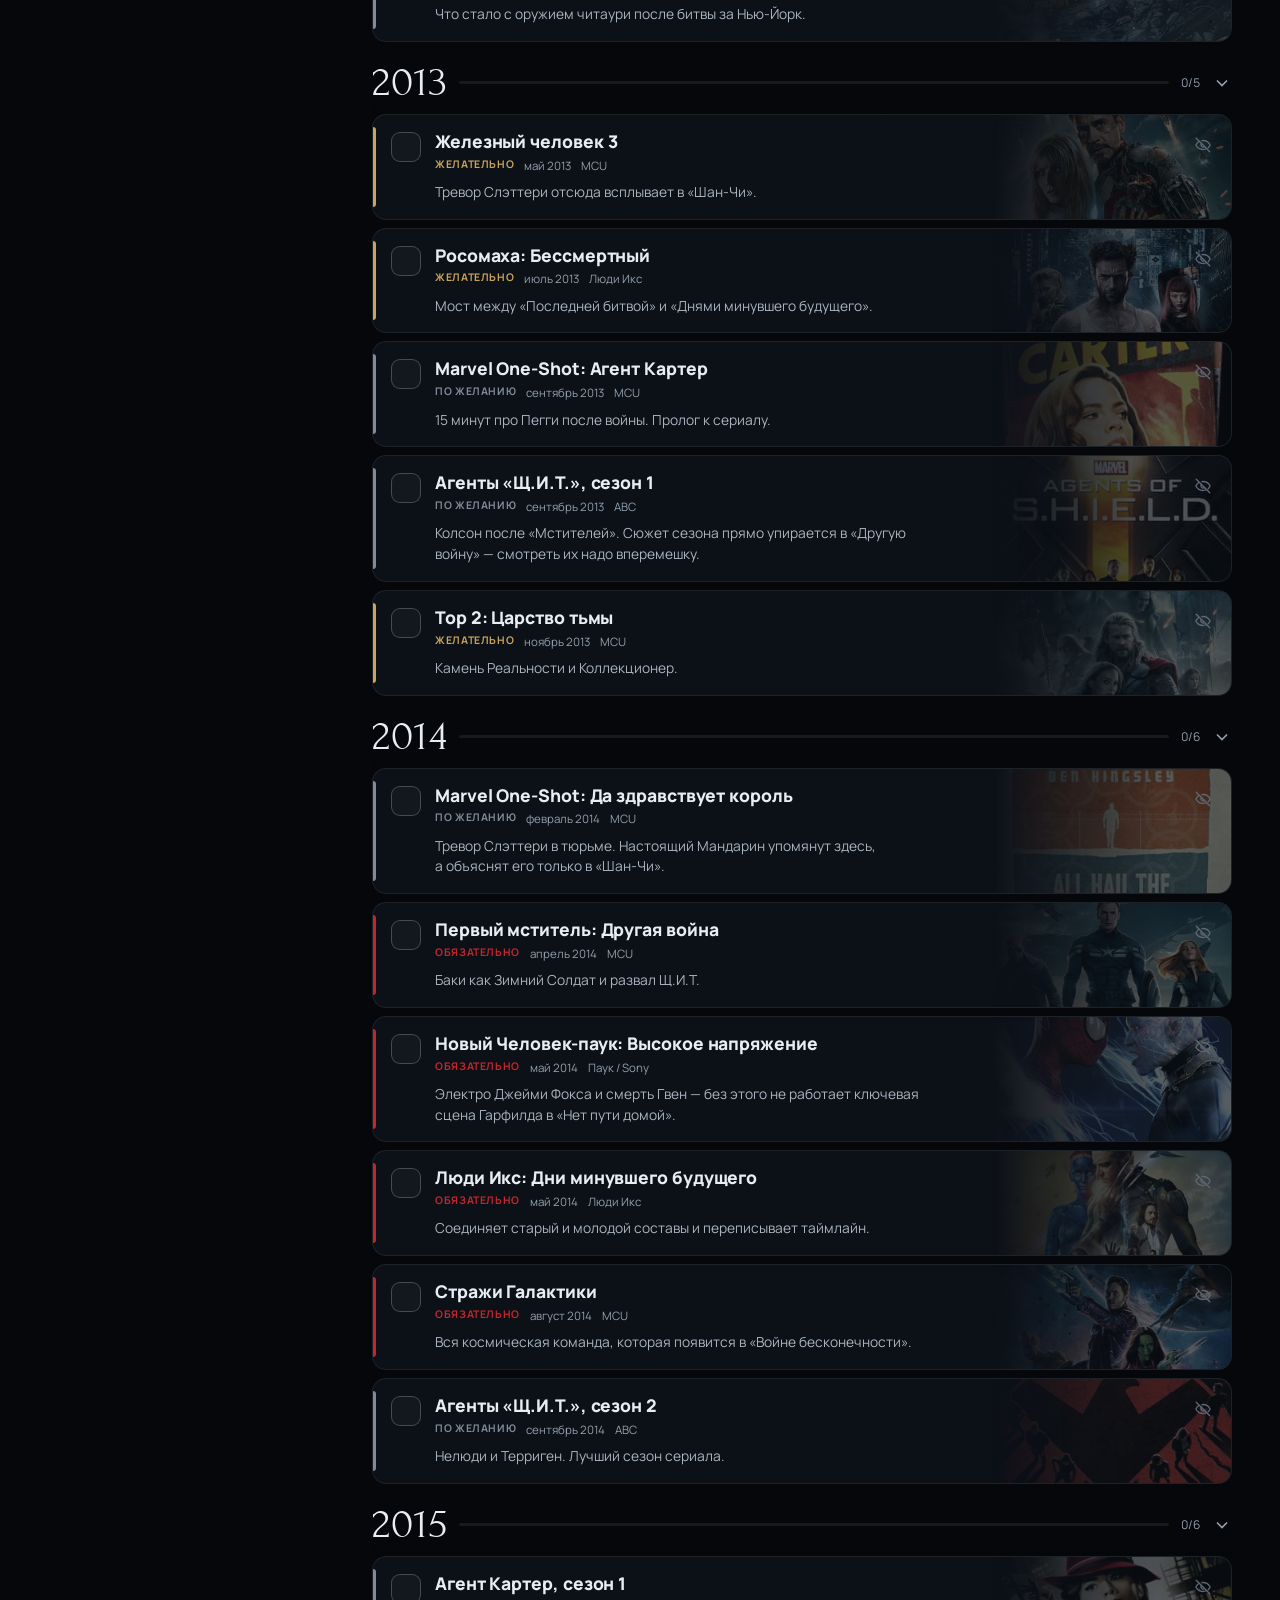
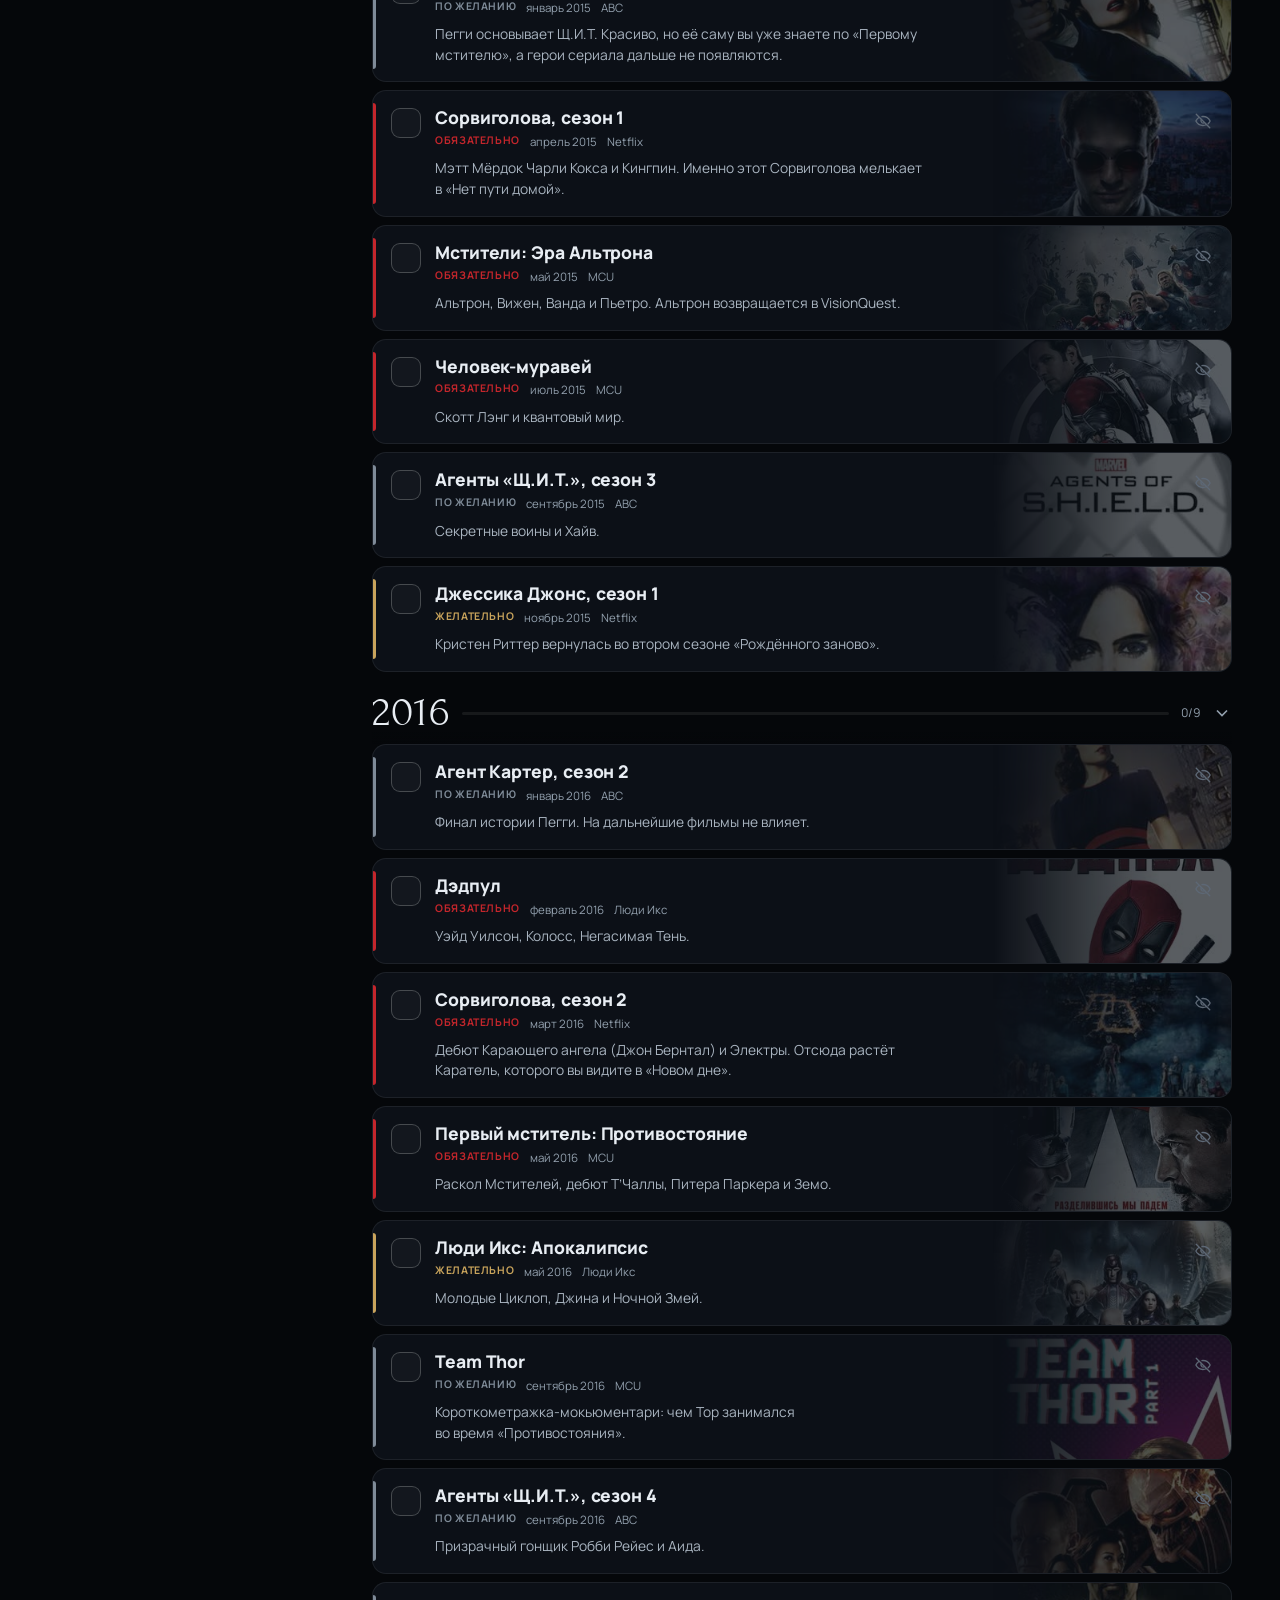
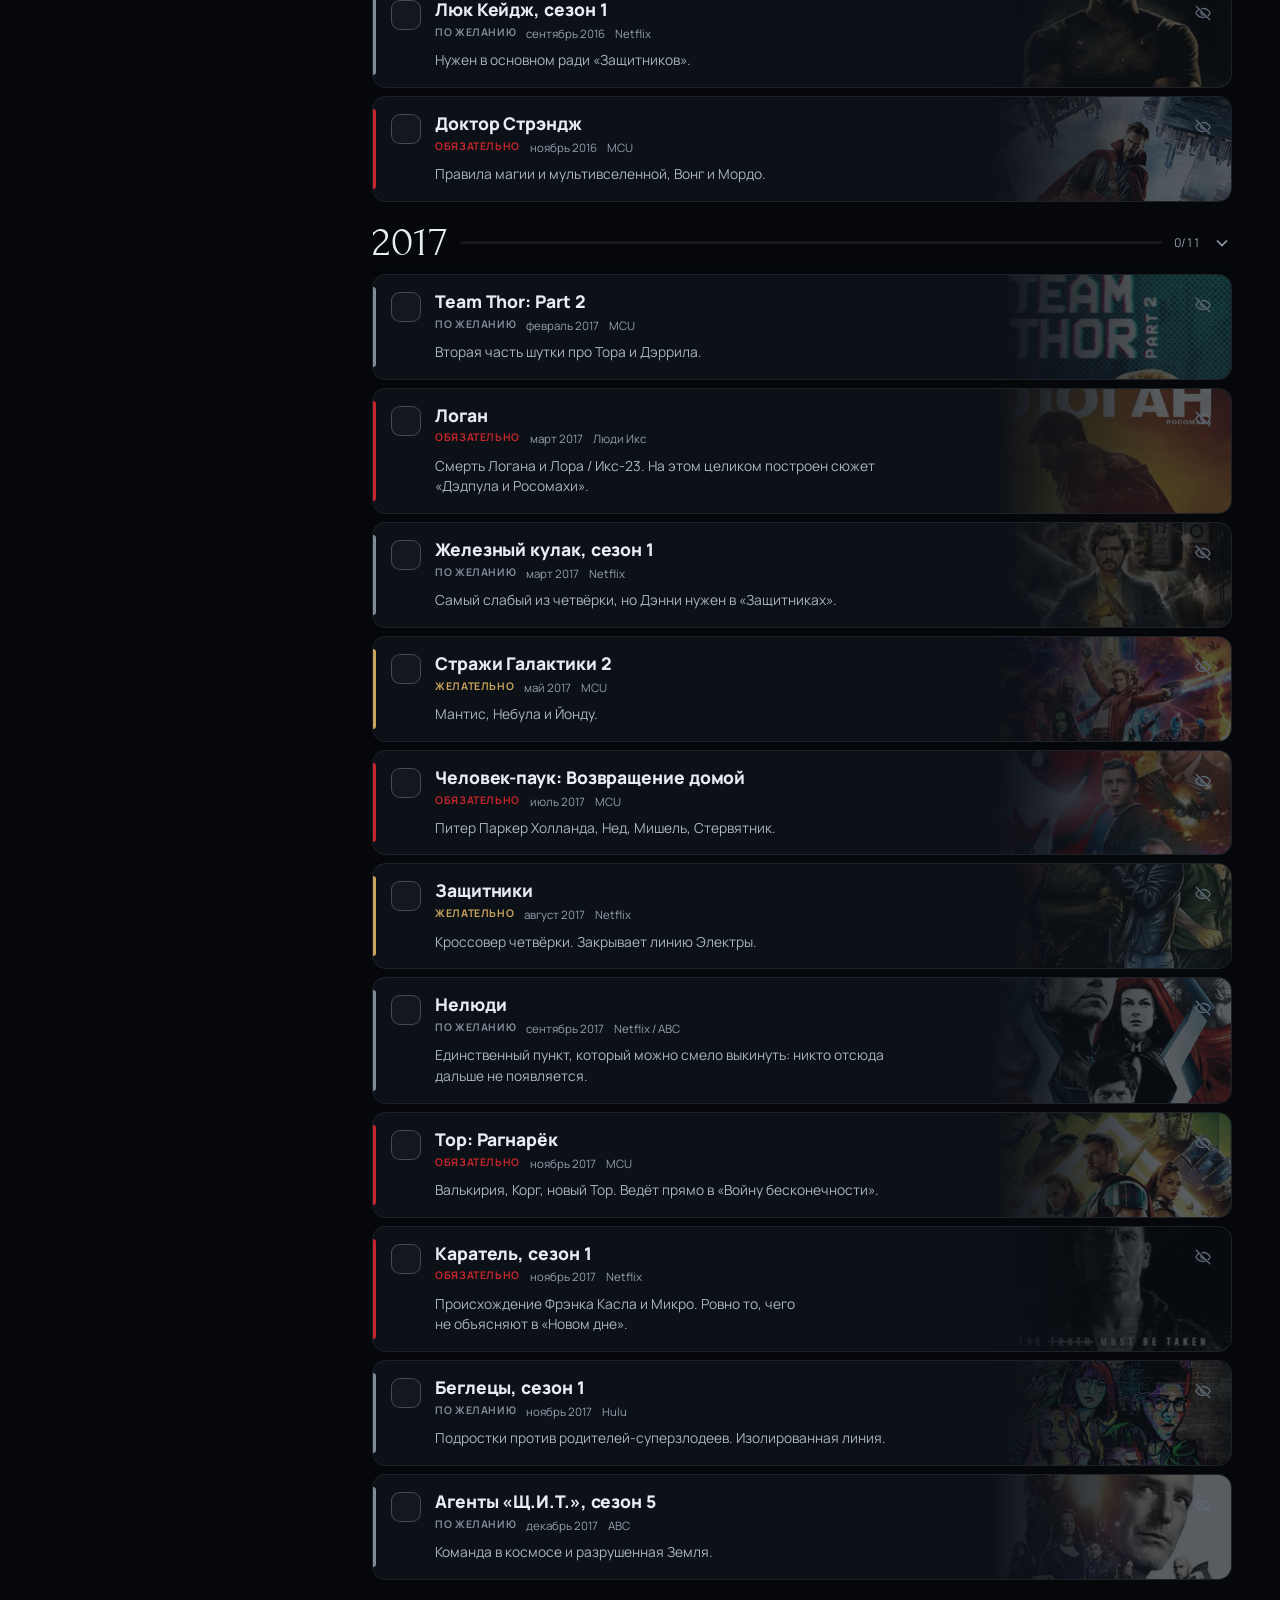
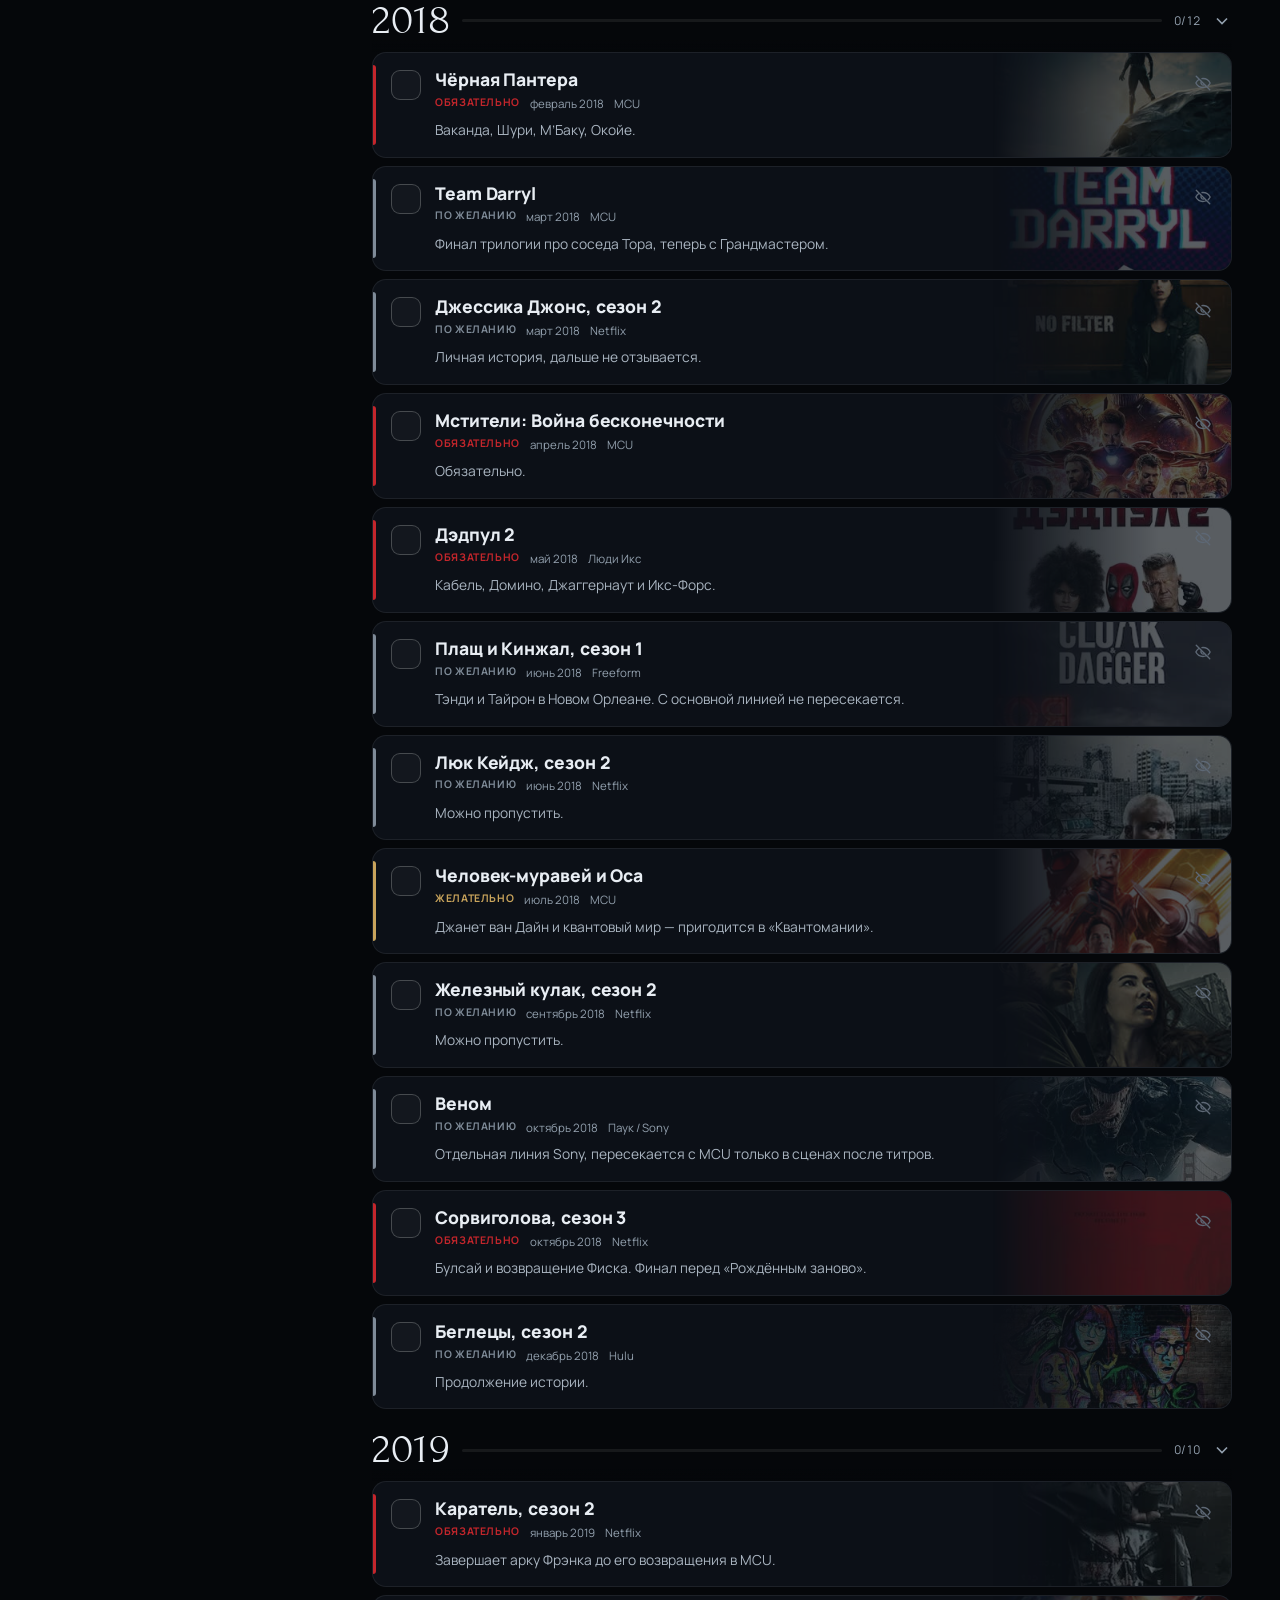
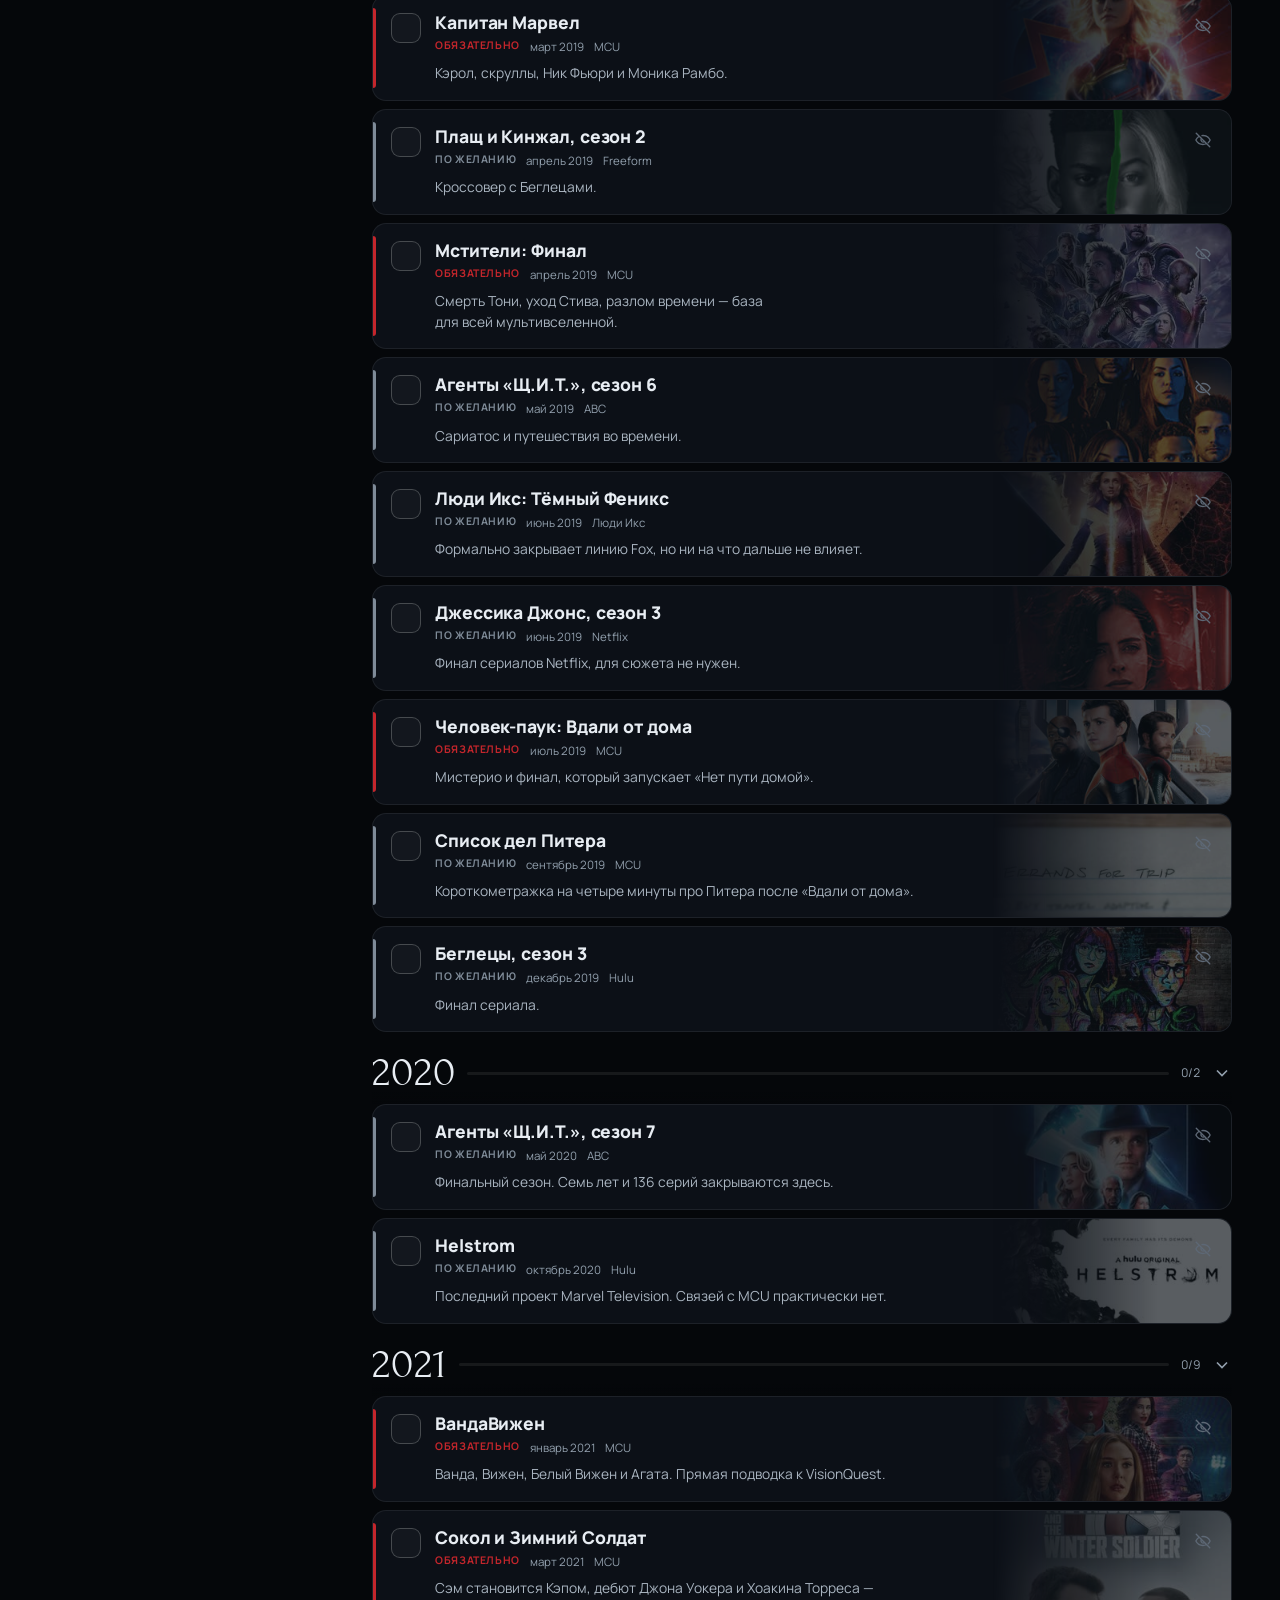
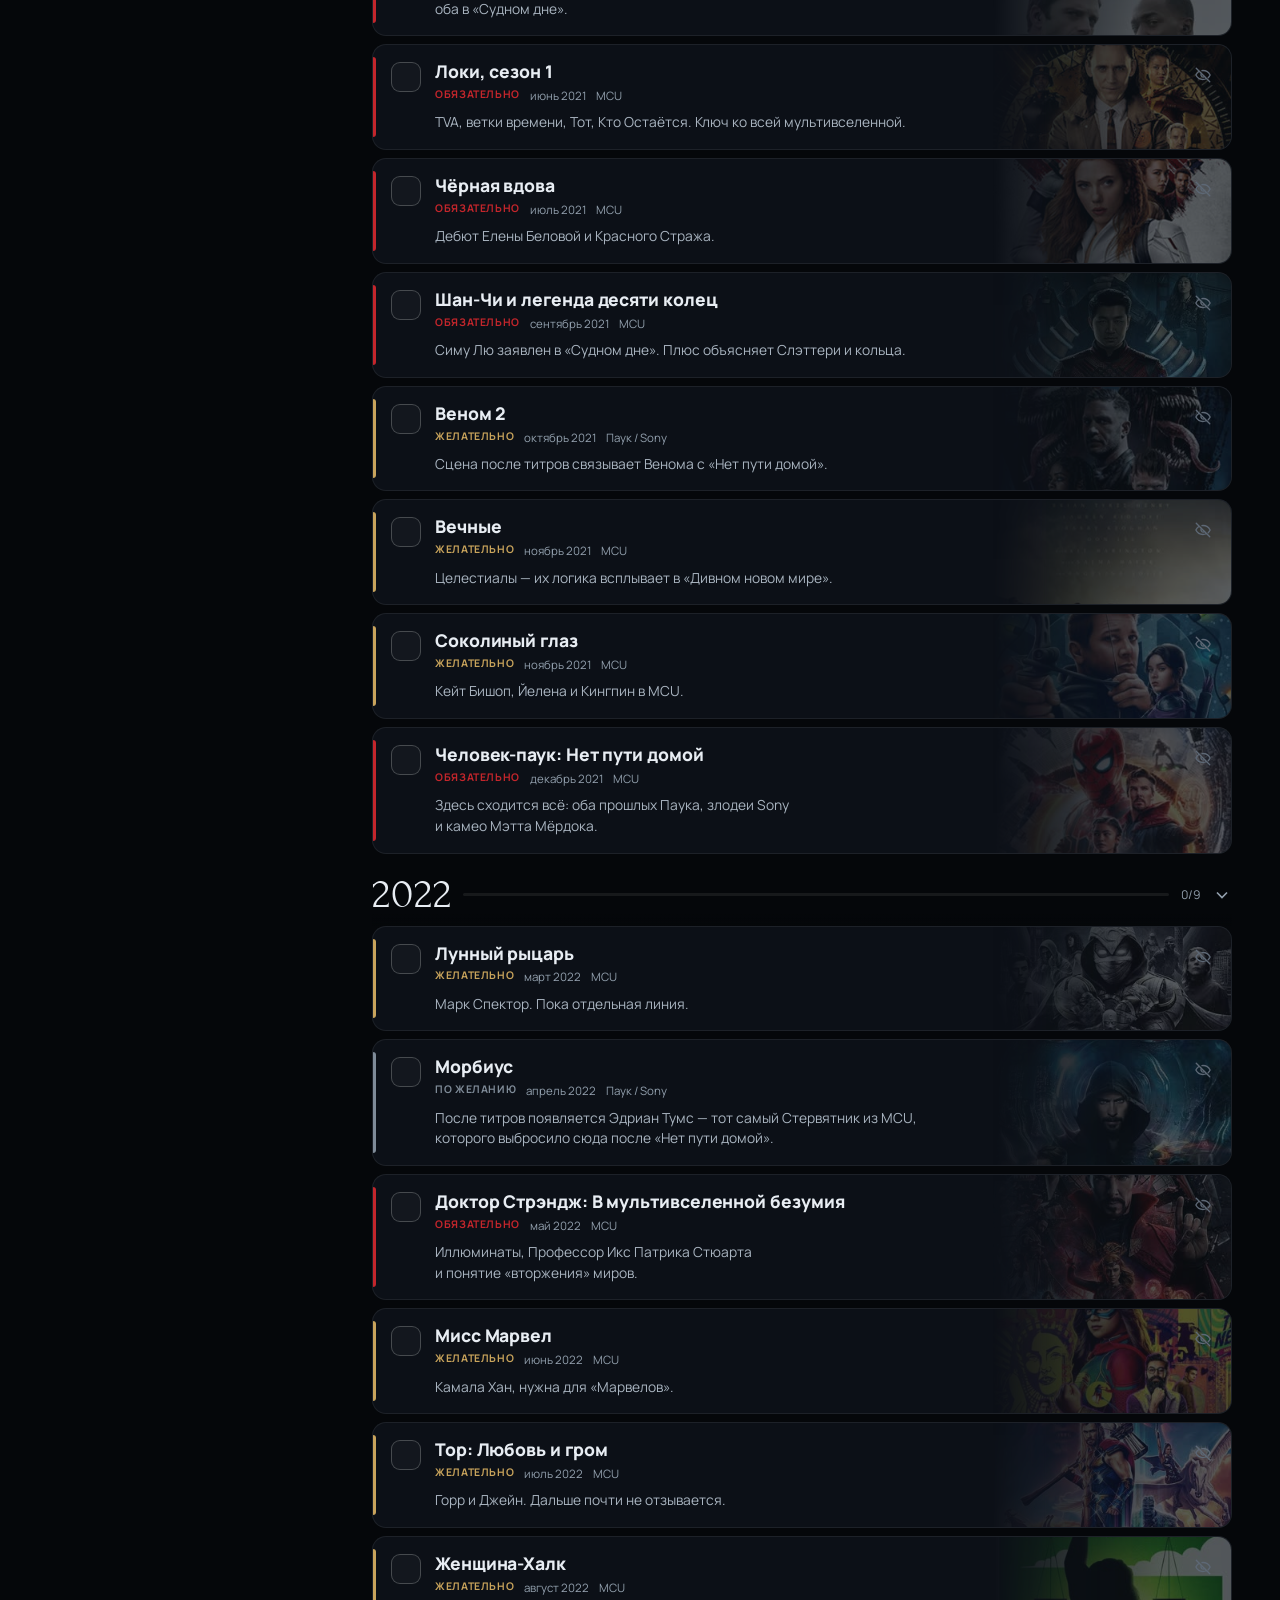
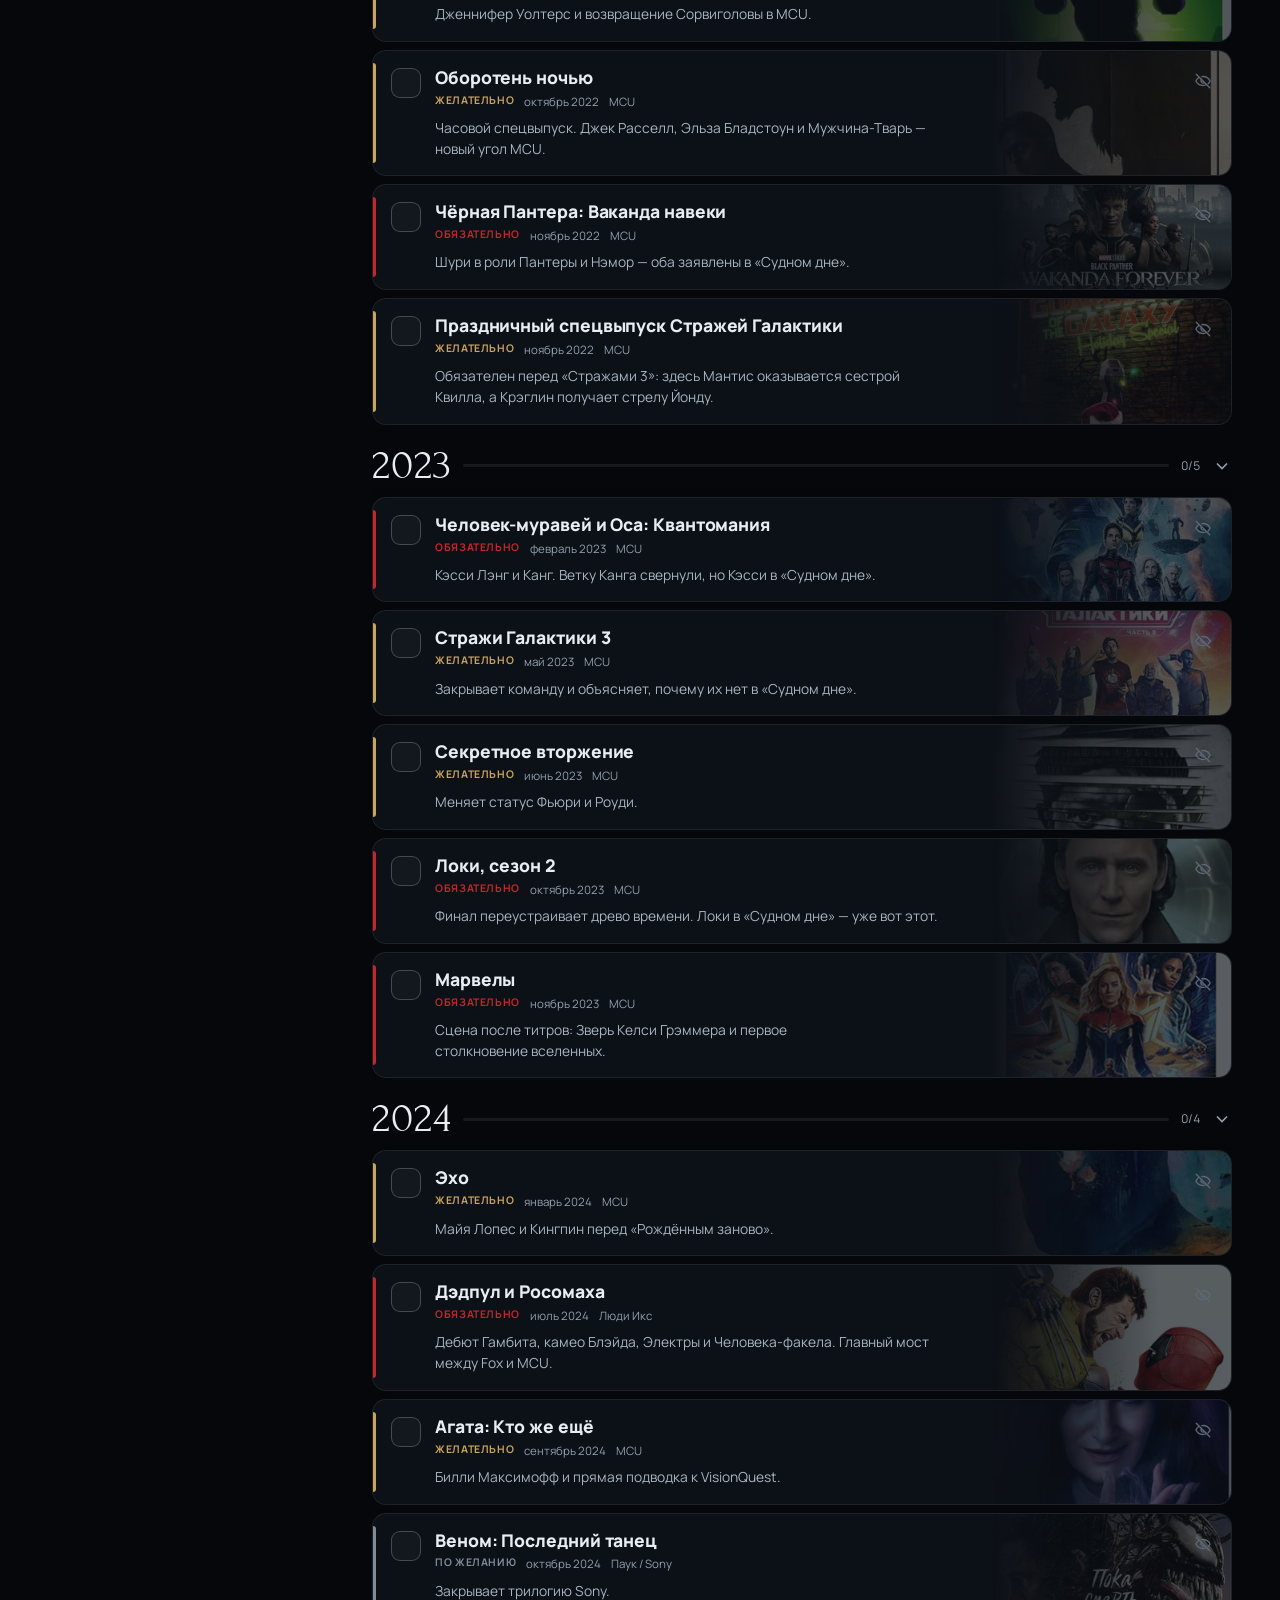
==== commit e2385a5a: "Audit: performance, explicit watched state, smarter levels, HQ video Performance (phone heating / ja" ====
--- a/index.html
+++ b/index.html
@@ -32,11 +32,11 @@
   <div class="bd-fog f1"></div>
   <div class="bd-fog f2"></div>
   <div class="bd-shade"></div>
-  <div class="bd-grain"></div>
 </div>
 
 <div id="intro" class="intro" hidden aria-hidden="true">
   <video class="in-video" id="inVideo" muted playsinline preload="none"></video>
+  <video class="in-logo" id="inLogo" muted playsinline preload="none"></video>
   <div class="in-grid"></div>
   <div class="in-term" id="inTerm"></div>
   <div class="in-stage">
@@ -95,9 +95,7 @@
 
       <section class="clock" id="clock" aria-label="Обратный отсчёт до премьеры">
         <div class="clock-art" aria-hidden="true">
-          <svg class="clock-glass" id="clockGlass" viewBox="0 0 1600 900" preserveAspectRatio="xMidYMid slice"></svg>
-          <div class="clock-rays"></div>
-          <div class="clock-dust"></div>
+          <video class="clock-video" id="clockVideo" muted loop playsinline preload="none" disablepictureinpicture></video>
           <div class="clock-fog"></div>
         </div>
         <div class="clock-body">
@@ -188,19 +186,19 @@
   </button>
 </nav>
 
-<dialog class="sheet" id="sheetFilters" aria-labelledby="sfT">
+<dialog class="sheet" id="sheetFilters" tabindex="-1" aria-labelledby="sfT">
   <div class="sheet-grip" aria-hidden="true"></div>
   <div class="sheet-head"><h2 id="sfT">Фильтры и вид</h2><button type="button" class="x" data-close aria-label="Закрыть">✕</button></div>
   <div class="sheet-body" id="filtersHomeSheet"></div>
 </dialog>
 
-<dialog class="sheet" id="sheetSync" aria-labelledby="ssT">
+<dialog class="sheet" id="sheetSync" tabindex="-1" aria-labelledby="ssT">
   <div class="sheet-grip" aria-hidden="true"></div>
   <div class="sheet-head"><h2 id="ssT">Синхронизация</h2><button type="button" class="x" data-close aria-label="Закрыть">✕</button></div>
   <div class="sheet-body" id="syncBody"></div>
 </dialog>
 
-<dialog class="sheet sheet-small" id="joinDialog" aria-labelledby="jdT">
+<dialog class="sheet sheet-small" id="joinDialog" tabindex="-1" aria-labelledby="jdT">
   <div class="sheet-head"><h2 id="jdT">Подключить устройство?</h2></div>
   <div class="sheet-body">
     <p>Это устройство будет использовать коллекцию <b class="mono" id="jdCode"></b>. Отметки с&nbsp;этого устройства объединятся с&nbsp;облачными, и&nbsp;дальше все изменения будут появляться везде.</p>
@@ -221,6 +219,7 @@
         <button type="button" role="radio" data-v="noopt">Без «по желанию» <small data-count="noopt"></small></button>
         <button type="button" role="radio" data-v="must">Только обязательное <small data-count="must"></small></button>
       </div>
+      <p class="f-note">Просмотренное видно всегда, даже если оно «по желанию».</p>
     </div>
     <div class="f-group">
       <div class="f-h">Статус</div>
@@ -239,6 +238,7 @@
       <label class="sw"><input type="checkbox" data-pref="compact"><span class="sw-t">Компактные карточки<small>Без описаний — больше фильмов на экране</small></span><i></i></label>
       <label class="sw"><input type="checkbox" data-pref="collapseDone"><span class="sw-t">Сворачивать просмотренные годы<small>Год, где всё отмечено, складывается в одну строку</small></span><i></i></label>
       <label class="sw"><input type="checkbox" data-pref="showHidden"><span class="sw-t">Показывать скрытые <b id="hiddenN"></b><small>Пункты, которые вы убрали кнопкой «Скрыть»</small></span><i></i></label>
+      <button type="button" class="btn btn-sm btn-ghost" id="unhideAll" hidden>Вернуть все скрытые</button>
     </div>
     <button type="button" class="btn btn-ghost" id="fReset">Сбросить фильтры</button>
   </div>
--- a/styles.css
+++ b/styles.css
@@ -69,18 +69,16 @@
   linear-gradient(180deg,rgba(5,7,10,.55) 0%,rgba(5,7,10,.05) 22%,rgba(5,7,10,.15) 45%,rgba(5,7,10,.82) 72%,var(--bg) 100%),
   radial-gradient(120% 90% at 50% 30%,transparent 40%,rgba(5,7,10,.7) 100%),
   linear-gradient(90deg,rgba(18,61,34,.25),transparent 40%,transparent 60%,rgba(230,36,41,.12))}
-.bd-grain{position:absolute;inset:-50%;opacity:.035;animation:grain 1s steps(6) infinite;
-  background-image:url("data:image/svg+xml,%3Csvg xmlns='http://www.w3.org/2000/svg' width='160' height='160'%3E%3Cfilter id='n'%3E%3CfeTurbulence type='fractalNoise' baseFrequency='.9' numOctaves='2'/%3E%3C/filter%3E%3Crect width='100%25' height='100%25' filter='url(%23n)'/%3E%3C/svg%3E")}
-@keyframes grain{0%{transform:translate(0,0)}20%{transform:translate(-4%,3%)}40%{transform:translate(3%,-5%)}60%{transform:translate(-2%,6%)}80%{transform:translate(5%,2%)}100%{transform:translate(0,0)}}
-.bd-fog{position:absolute;left:-50%;width:200%;height:70%;pointer-events:none;opacity:.32;
+.bd-fog{position:absolute;left:0;width:calc(100% + 800px);height:70%;pointer-events:none;opacity:.32;will-change:transform;
   -webkit-mask-image:linear-gradient(180deg,transparent,#000 35%,#000 65%,transparent);mask-image:linear-gradient(180deg,transparent,#000 35%,#000 65%,transparent);
   background-image:url("data:image/svg+xml,%3Csvg xmlns='http://www.w3.org/2000/svg' width='800' height='300'%3E%3Cfilter id='f'%3E%3CfeTurbulence type='fractalNoise' baseFrequency='.004 .012' numOctaves='4' seed='7' stitchTiles='stitch'/%3E%3CfeColorMatrix values='0 0 0 0 .55  0 0 0 0 .78  0 0 0 0 .58  0 0 0 1.4 -.55'/%3E%3C/filter%3E%3Crect width='100%25' height='100%25' filter='url(%23f)'/%3E%3C/svg%3E");
   background-size:800px 300px;background-repeat:repeat-x}
 .bd-fog.f1{bottom:8%;animation:fog 60s linear infinite}
-.bd-fog.f2{bottom:22%;opacity:.18;transform:scaleY(-1);animation:fog 90s linear infinite reverse;
-  filter:hue-rotate(-60deg) saturate(1.6)}
-@keyframes fog{to{background-position:-800px 0}}
+.bd-fog.f2{bottom:22%;opacity:.16;animation:fog2 90s linear infinite}
+@keyframes fog{from{transform:translateX(0)}to{transform:translateX(-800px)}}
+@keyframes fog2{from{transform:translateX(-800px) scaleY(-1)}to{transform:translateX(0) scaleY(-1)}}
 .app{position:relative;z-index:1}
+.is-off,.is-off *,.is-off *::before,.is-off *::after{animation-play-state:paused!important}
 
 /* ---------- Каркас ---------- */
 .app{max-width:1360px;margin:0 auto;padding:0 var(--gutter);
@@ -103,7 +101,7 @@
 .title .t1{display:block;font-family:var(--f-mono);font-weight:600;font-size:max(12px,.2em);letter-spacing:.42em;color:#c3cbd3;margin-bottom:.7em}
 .title .t2{display:block;background:linear-gradient(100deg,#a7adb3 0%,#f5f2ea 22%,#a9a294 40%,#f1e7cf 56%,#c9a45c 70%,#ece8de 84%,#a7adb3 100%);
   background-size:250% 100%;-webkit-background-clip:text;background-clip:text;color:transparent;
-  animation:metal 14s linear infinite;filter:drop-shadow(0 2px 14px rgba(0,0,0,.6))}
+  background-position:-130% 0;animation:metal 5s cubic-bezier(.45,0,.25,1) 1s 2 backwards;filter:drop-shadow(0 2px 14px rgba(0,0,0,.6))}
 @keyframes metal{from{background-position:120% 0}to{background-position:-130% 0}}
 .lead{color:#b4bfcb;font-size:15px;max-width:60ch;margin-bottom:22px;text-shadow:0 1px 12px rgba(0,0,0,.8)}
 
@@ -112,21 +110,10 @@
   min-height:clamp(300px,62vw,460px);display:grid;place-items:center;isolation:isolate;background:#030604;
   box-shadow:0 20px 60px rgba(0,0,0,.5),inset 0 0 0 1px rgba(0,0,0,.6)}
 .clock-art{position:absolute;inset:0;z-index:-1}
-.clock-glass{position:absolute;inset:0;width:100%;height:100%;display:block}
-.clock-rays{position:absolute;inset:-20% -10%;opacity:.7;pointer-events:none;
-  background:
-   linear-gradient(104deg,transparent 38%,rgba(190,255,200,.13) 45%,transparent 52%),
-   linear-gradient(78deg,transparent 46%,rgba(190,255,200,.10) 51%,transparent 57%),
-   linear-gradient(95deg,transparent 54%,rgba(230,255,210,.07) 58%,transparent 63%);
-  animation:rays 9s ease-in-out infinite alternate}
-@keyframes rays{0%{transform:translateX(-3%);opacity:.7}50%{opacity:1}100%{transform:translateX(3%);opacity:.75}}
-.clock-dust{position:absolute;inset:0;opacity:.55;pointer-events:none;
-  background-image:radial-gradient(1.5px 1.5px at 20% 30%,#d9ffe0,transparent),radial-gradient(1px 1px at 60% 20%,#d9ffe0,transparent),
-   radial-gradient(1.2px 1.2px at 75% 60%,#d9ffe0,transparent),radial-gradient(1px 1px at 35% 70%,#d9ffe0,transparent),
-   radial-gradient(1.4px 1.4px at 50% 45%,#d9ffe0,transparent),radial-gradient(1px 1px at 85% 35%,#d9ffe0,transparent);
-  background-size:260px 260px;animation:dust 22s linear infinite}
-@keyframes dust{to{background-position:60px -260px}}
-.clock-fog{position:absolute;inset:auto 0 0 0;height:55%;background:linear-gradient(0deg,rgba(3,6,4,.95),rgba(3,6,4,.55) 45%,transparent)}
+.clock-art{background:#030604 var(--clock-poster,none) center 40%/cover no-repeat}
+.clock-video{position:absolute;inset:0;width:100%;height:100%;object-fit:cover;object-position:center 40%;opacity:0;transition:opacity .9s ease}
+.clock-video.on{opacity:1}
+.clock-fog{position:absolute;inset:0;background:linear-gradient(0deg,rgba(3,6,4,.94) 0%,rgba(3,6,4,.6) 30%,rgba(3,6,4,.1) 60%,rgba(3,6,4,.25) 100%)}
 .clock-body{position:relative;text-align:center;padding:24px 12px;width:100%;margin-top:auto;padding-bottom:clamp(18px,4vw,34px)}
 .clock{align-content:end}
 .clock-k{font-family:var(--f-display);font-weight:400;text-transform:uppercase;letter-spacing:.3em;padding-left:.3em;
@@ -147,8 +134,10 @@
 .clock-btn svg{width:18px;height:18px;fill:none;stroke:currentColor;stroke-width:2;stroke-linecap:round;stroke-linejoin:round}
 .clock-btn .i-close{display:none}
 /* Полноэкранный режим часов */
-.clock.full{position:fixed;inset:0;z-index:95;border-radius:0;border:0;margin:0;min-height:100vh;min-height:100dvh;align-content:center;animation:fade .4s ease}
-.clock.full .clock-body{margin-top:0;padding-bottom:24px}
+.clock.full{position:fixed;inset:0;z-index:95;border-radius:0;border:0;margin:0;min-height:100vh;min-height:100dvh;align-content:end}
+::view-transition-group(clock){animation-duration:.5s;animation-timing-function:cubic-bezier(.22,1,.36,1)}
+::view-transition-old(root),::view-transition-new(root){animation-duration:.3s}
+.clock.full .clock-body{margin-top:0;padding-bottom:calc(9vh + var(--safe-b))}
 .clock.full .clock-k{font-size:clamp(14px,3.4vw,30px)}
 .clock.full .cc span{font-size:clamp(8px,1.6vw,15px)}
 .clock.full .clock-btn{top:calc(14px + var(--safe-t));right:max(14px,env(safe-area-inset-right))}
@@ -264,7 +253,7 @@
 .ychip{flex:0 0 auto;scroll-snap-align:start;position:relative;min-height:32px;padding:0 10px;border-radius:9px;
   font-family:var(--f-mono);font-size:12px;font-weight:500;color:var(--muted);border:1px solid var(--line);
   background:rgba(255,255,255,.025);overflow:hidden;transition:color .2s,border-color .2s,background .2s}
-.ychip::after{content:"";position:absolute;left:0;bottom:0;height:2px;width:var(--p,0%);background:var(--green);transition:width .6s var(--ease-out)}
+.ychip::after{content:"";position:absolute;left:0;bottom:0;height:2px;width:100%;background:var(--green);transform:scaleX(var(--pp,0));transform-origin:left;transition:transform .6s var(--ease-out)}
 .ychip.full{color:var(--green)}
 .ychip.on{color:var(--text);border-color:var(--line-3);background:rgba(255,255,255,.08)}
 
@@ -272,21 +261,24 @@
 .list{padding-top:8px;min-height:40vh}
 .year{scroll-margin-top:calc(var(--tb-h) + 4px)}
 .year-h{position:sticky;top:var(--tb-h);z-index:5;display:flex;align-items:center;gap:12px;width:100%;
-  padding:16px 0 10px;text-align:left;background:linear-gradient(180deg,rgba(5,7,10,.94) 70%,rgba(5,7,10,0))}
+  padding:16px 0 10px;text-align:left;background:linear-gradient(180deg,var(--bg) 82%,rgba(5,7,10,0))}
+.year.closed .year-h{position:relative;top:auto}
 .year-n{font-family:var(--f-display);font-weight:400;font-size:clamp(28px,6.4vw,42px);line-height:1;letter-spacing:.02em;
   font-variant-numeric:tabular-nums}
 .year.full .year-n{color:var(--gold-2)}
 .year-bar{flex:1;height:3px;border-radius:2px;background:var(--line);position:relative;overflow:hidden}
-.year-bar i{position:absolute;inset:0 auto 0 0;width:var(--p,0%);background:linear-gradient(90deg,var(--green-d),var(--green));
-  transition:width .7s var(--ease-out)}
+.year-bar i{position:absolute;inset:0;background:linear-gradient(90deg,var(--green-d),var(--green));transform:scaleX(var(--pp,0));transform-origin:left;
+  transition:transform .7s var(--ease-out)}
 .year-c{font-family:var(--f-mono);font-size:12px;color:var(--muted);font-variant-numeric:tabular-nums}
 .year-chev{width:20px;height:20px;stroke:var(--muted);fill:none;stroke-width:2;transition:transform .3s var(--ease-out)}
 .year.closed .year-chev{transform:rotate(-90deg)}
 .year-body{display:grid;grid-template-rows:1fr;transition:grid-template-rows .35s var(--ease-out)}
 .year.closed .year-body{grid-template-rows:0fr}
-.year-inner{min-height:0;overflow:hidden;display:flex;flex-direction:column;gap:8px;padding-bottom:4px}
+.year-inner{min-height:0;overflow:hidden;display:flex;flex-direction:column;gap:8px;visibility:visible;transition:visibility 0s}
+.year.closed .year-inner{visibility:hidden;transition:visibility 0s linear .36s}
+.year+.year{margin-top:4px}
 .year-sum{font-family:var(--f-mono);font-size:11.5px;color:var(--dim);padding:0 0 6px;display:none}
-.year.closed .year-sum{display:block}
+.year.closed .year-sum{display:block;animation:fade .35s ease}
 
 /* Карточка */
 .card{position:relative;display:grid;grid-template-columns:auto 1fr auto;gap:0 12px;align-items:start;
@@ -322,7 +314,15 @@
 .c-meta{display:flex;flex-wrap:wrap;gap:4px 10px;margin-top:4px;font-family:var(--f-mono);font-size:11.5px;color:var(--muted)}
 .c-meta .pri{color:var(--pc);font-weight:700;letter-spacing:.06em;text-transform:uppercase;font-size:10.5px}
 .c-why{font-size:13.8px;color:#aab5c1;margin-top:8px;max-width:64ch}
-.card.done .c-title{color:#c7d0d9}
+.card.done{background:rgba(16,34,25,.62);border-color:rgba(70,196,131,.24)}
+.card.done .c-title{color:#a9b8af;text-decoration:line-through;text-decoration-thickness:1.5px;text-decoration-color:rgba(70,196,131,.8)}
+.card.done .c-meta>span:not(.done-badge):not(.pri){text-decoration:line-through;text-decoration-color:rgba(147,160,174,.55);opacity:.65}
+.card.done .c-meta .pri{opacity:.55}
+.done-badge{display:none}
+.card.done .done-badge{display:inline-flex;align-items:center;gap:4px;padding:1px 7px 1px 6px;border-radius:5px;background:var(--green);color:#06210f;
+  font-weight:800;font-size:10px;letter-spacing:.14em;text-transform:uppercase;line-height:1.6}
+.card.flash-done .done-badge{animation:badgeIn .5s var(--ease-out)}
+@keyframes badgeIn{0%{opacity:0;transform:scale(.6)}60%{transform:scale(1.08)}100%{opacity:1;transform:none}}
 .card.done .c-why{display:none}
 .compact .c-why{display:none}
 .compact .card{padding-top:11px;padding-bottom:11px}
@@ -358,7 +358,7 @@
 .rate-cap .link{margin-left:auto;font-size:11px;color:var(--dim)}
 .c-date{display:flex;align-items:center;gap:10px;margin-top:8px;font-family:var(--f-mono);font-size:10.5px;letter-spacing:.12em;
   text-transform:uppercase;color:var(--dim)}
-.c-date input{font-family:var(--f-mono);font-size:13px;letter-spacing:0;color:var(--text);background:rgba(255,255,255,.04);
+.c-date input{font-family:var(--f-mono);font-size:16px;letter-spacing:0;color:var(--text);background:rgba(255,255,255,.04);
   border:1px solid var(--line-2);border-radius:8px;padding:5px 8px;min-height:32px;-webkit-appearance:none;appearance:none;color-scheme:dark}
 
 /* Анимация «просмотрено» */
@@ -422,6 +422,7 @@
 .sheet{border:0;padding:0;color:var(--text);background:var(--panel-solid);max-width:none;max-height:none;
   width:100%;margin:auto 0 0;border-radius:22px 22px 0 0;border-top:1px solid var(--line-2);
   padding-bottom:var(--safe-b);max-height:88dvh;overflow:auto;overscroll-behavior:contain}
+.sheet:focus,.sheet:focus-visible{outline:none}
 .sheet::backdrop{background:rgba(0,0,0,.6);-webkit-backdrop-filter:blur(3px);backdrop-filter:blur(3px)}
 .sheet[open]{animation:sheetIn .38s var(--ease-out)}
 .sheet[open]::backdrop{animation:fade .3s ease}
@@ -444,6 +445,8 @@
 .f-h{display:flex;align-items:center;justify-content:space-between;font-family:var(--f-mono);font-size:10.5px;letter-spacing:.16em;
   text-transform:uppercase;color:var(--dim);margin-bottom:8px}
 .f-all{font-size:11px;padding:0;letter-spacing:.04em;text-transform:none}
+.f-note{margin:8px 2px 0;font-size:12px;color:var(--dim)}
+#unhideAll{margin-top:10px}
 .chips{display:flex;flex-wrap:wrap;gap:6px}
 .chip{min-height:34px;padding:0 12px;border-radius:99px;border:1px solid var(--line-2);font-size:13px;font-weight:600;color:var(--muted);
   transition:background .2s,color .2s,border-color .2s}
@@ -486,11 +489,12 @@
 .danger{display:flex;gap:8px;flex-wrap:wrap}
 
 /* ---------- Тост ---------- */
-.toast{position:fixed;z-index:80;left:50%;bottom:calc(var(--tab-h) + var(--safe-b) + 14px);transform:translate(-50%,20px);opacity:0;
-  display:flex;align-items:center;gap:12px;max-width:min(92vw,460px);padding:10px 10px 10px 16px;border-radius:14px;
+.toast{position:fixed;z-index:80;left:0;right:0;margin-inline:auto;width:max-content;bottom:calc(var(--tab-h) + var(--safe-b) + 14px);transform:translateY(20px);opacity:0;
+  display:flex;align-items:center;gap:12px;max-width:min(calc(100vw - 32px),460px);padding:10px 10px 10px 16px;border-radius:14px;
   background:#e8edf3;color:#06080b;font-weight:700;font-size:14px;box-shadow:0 10px 40px rgba(0,0,0,.5);pointer-events:none;
   transition:transform .3s var(--ease-out),opacity .3s}
-.toast.show{opacity:1;transform:translate(-50%,0);pointer-events:auto}
+.toast.show{opacity:1;transform:none;pointer-events:auto}
+.toast span{flex:1 1 auto;min-width:0}
 .toast button{padding:8px 12px;border-radius:10px;background:#06080b;color:var(--green);font-weight:800;font-size:13px;white-space:nowrap}
 
 /* ---------- Заставка: протокол «Судный день» ---------- */
@@ -501,12 +505,20 @@
   background-size:40px 40px;-webkit-mask-image:radial-gradient(circle at 50% 50%,#000 10%,transparent 65%);mask-image:radial-gradient(circle at 50% 50%,#000 10%,transparent 65%);
   animation:inGrid 1.2s ease .2s forwards, inGridMove 8s linear infinite}
 @keyframes inGrid{to{opacity:1}}
-@keyframes inGridMove{to{background-position:0 40px,40px 0}}
+@keyframes inGridMove{to{transform:translate(40px,40px)}}
 
 .in-video{position:absolute;inset:0;width:100%;height:100%;object-fit:cover;object-position:center 30%;opacity:0;transform:scale(1.08);
   transition:opacity 1.1s ease,transform 3s var(--ease-out)}
 .intro.p4 .in-video{opacity:.9;transform:none}
-.intro.p4 .in-grid{opacity:.15;transition:opacity 1s}
+.in-logo{position:absolute;z-index:1;left:50%;top:50%;width:min(100vw,1280px);aspect-ratio:1280/526;transform:translate(-50%,-50%) scale(1.04);
+  object-fit:cover;opacity:0;pointer-events:none;transition:opacity .6s ease,transform 3.4s ease-out;
+  -webkit-mask-image:radial-gradient(ellipse 50% 50% at 50% 50%,#000 68%,transparent 100%);mask-image:radial-gradient(ellipse 50% 50% at 50% 50%,#000 68%,transparent 100%)}
+.intro.pL .in-logo{opacity:1;transform:translate(-50%,-50%) scale(1)}
+@media (max-aspect-ratio:1/1){.in-logo{width:136vw}}
+.intro.p4 .in-logo{opacity:0;transition:opacity .5s ease}
+.intro.p3.pL .in-term{opacity:0;transition:opacity .5s}
+.intro.pL .in-grid,.intro.p4 .in-grid{animation:none;opacity:0}
+.intro.p3.pL .in-doom{animation:inDoomOut .6s ease forwards}
 .intro::after{content:"";position:absolute;inset:0;pointer-events:none;opacity:0;transition:opacity 1s;
   background:linear-gradient(180deg,rgba(0,0,0,.35),transparent 30%,rgba(0,0,0,.25) 50%,rgba(0,0,0,.92) 85%)}
 .intro.p4::after{opacity:1}
